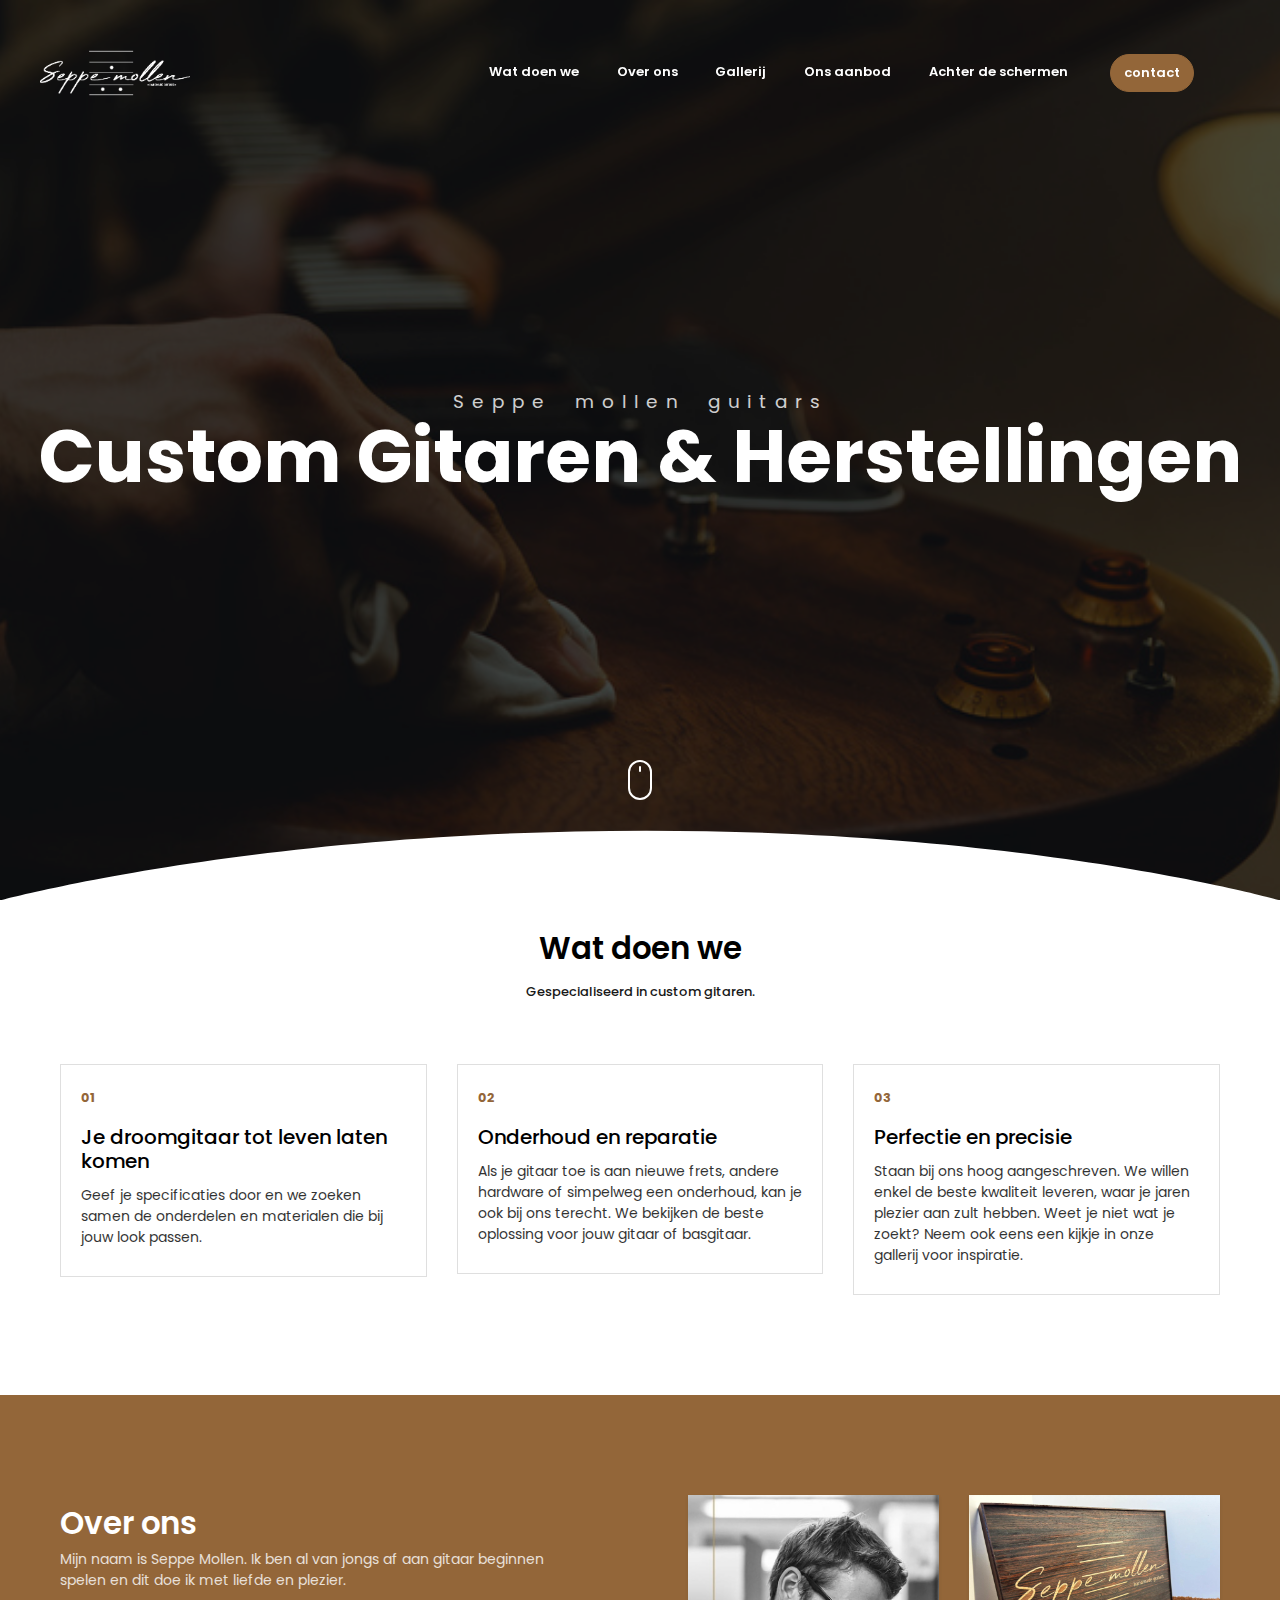
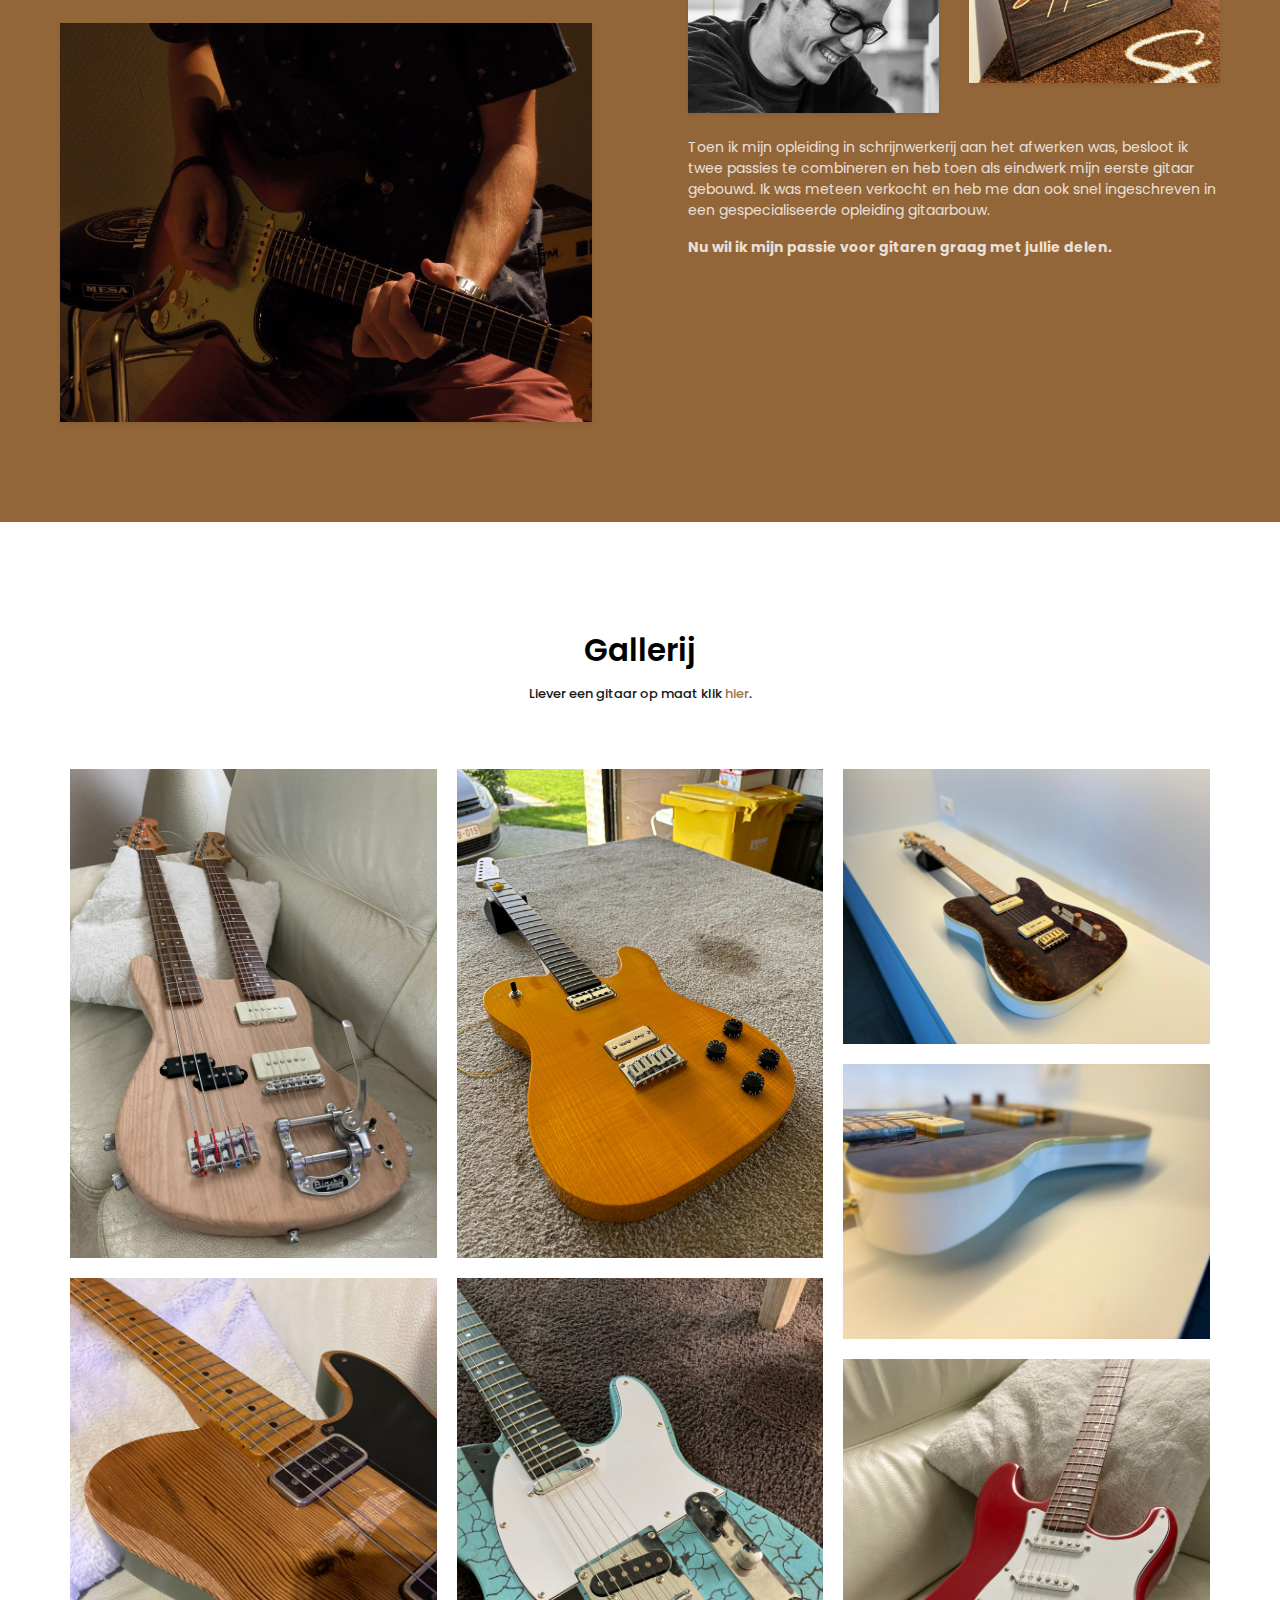
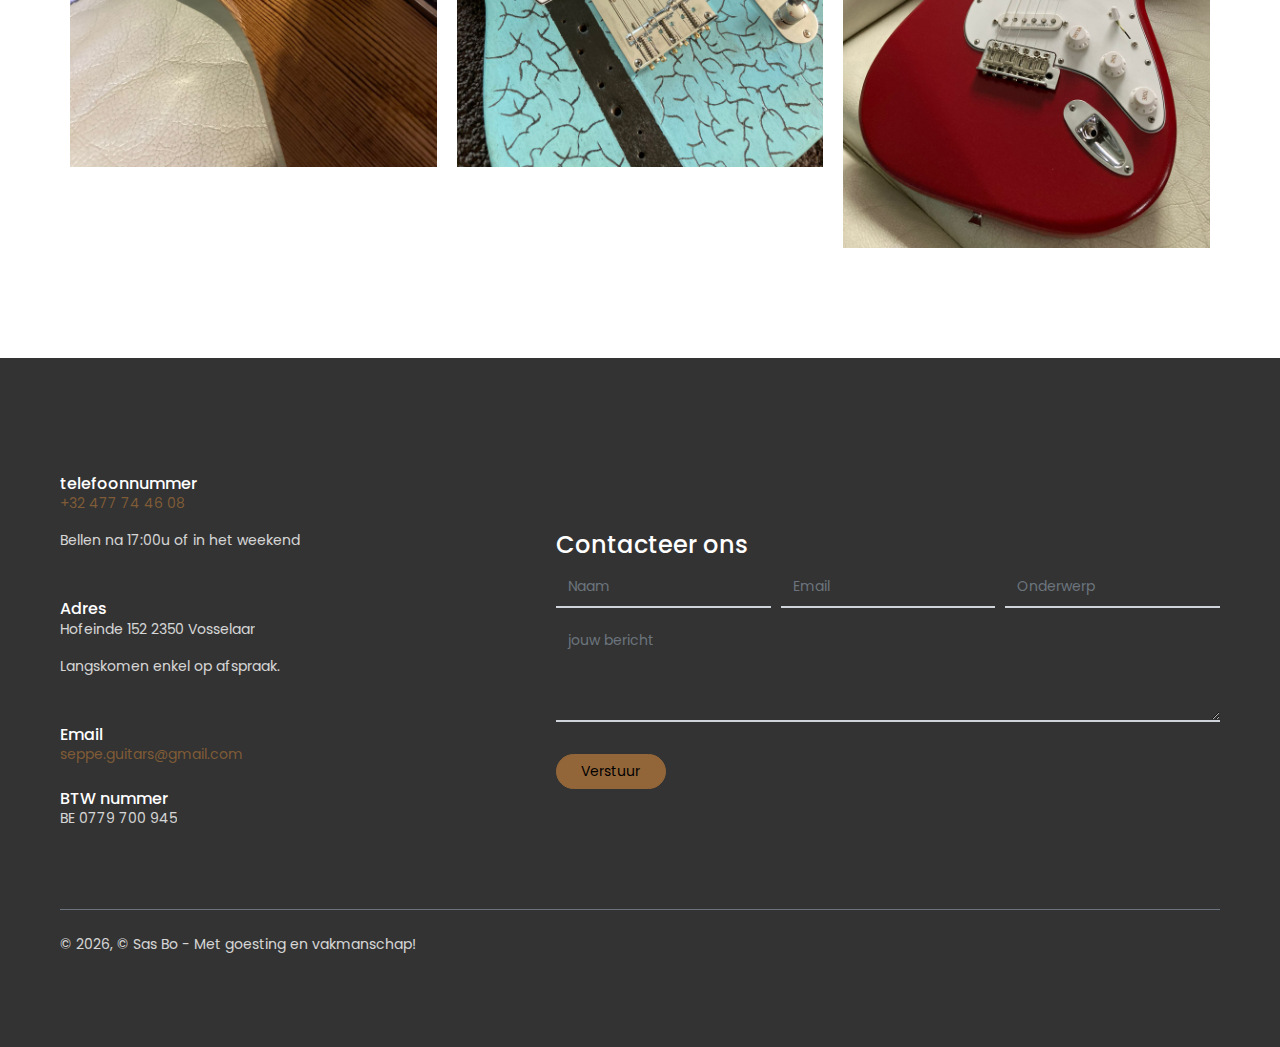
==== index.html @ 1042f0d4 "facebook" ====
<!DOCTYPE html>
<html lang="en">
<head>
	<meta charset="utf-8">
    <meta name="viewport" content="width=device-width, initial-scale=1, shrink-to-fit=no">
    <meta name="description" content="Start your development with LeadMark landing page.">
    <meta name="author" content="Devcrud">
    <title>Seppe Mollen guitars</title>
    <!-- font icons -->
    <link rel="stylesheet" href="/public_html/assets/vendors/themify-icons/css/themify-icons.css">
    <!-- Bootstrap + LeadMark main styles -->
	<link rel="stylesheet" href="/public_html/assets/css/leadmark.css">
</head>
<body data-spy="scroll" data-target=".navbar" data-offset="40" id="home">
    <script>
        window.addEventListener('scroll', function() {
            var navbar = document.querySelector('.navbar');
            navbar.classList.toggle('scrolled', window.scrollY > 10);
        });
        </script>
        <script>
            document.addEventListener("DOMContentLoaded", function() {
                // Zoek alle menu-items
                var menuItems = document.querySelectorAll('.nav-link');
            
                // Voeg een event listener toe aan elk menu-item
                menuItems.forEach(function(item) {
                    item.addEventListener('click', function() {
                        // Zoek het collapsible element dat het menu bevat
                        var navbarCollapse = document.querySelector('.navbar-collapse');
            
                        // Controleer of het collapsible element open is
                        if (navbarCollapse.classList.contains('show')) {
                            // Sluit het collapsible element
                            navbarCollapse.classList.remove('show');
                        }
                    });
                });
            });
            </script>
    <!-- page Navigation -->
    <nav class="navbar custom-navbar navbar-expand-md navbar-light fixed-top" data-spy="affix" data-offset-top="10">
        <div class="container">
            <a class="navbar-brand" href="./index.html">
                <img src="/public_html/assets/imgs/logo gitaar wit.png" alt="" class="white-logo">
                <img src="/public_html/assets/imgs/logo gitaar bruin.png" alt="" class="brown-logo">
            </a>
            <button class="navbar-toggler ml-auto" type="button" data-toggle="collapse" data-target="#navbarSupportedContent" aria-controls="navbarSupportedContent" aria-expanded="false" aria-label="Toggle navigation">
                <span class="navbar-toggler-icon"></span>
            </button>
            <div class="collapse navbar-collapse" id="navbarSupportedContent">
                <ul class="navbar-nav ml-auto">                     
                    <li class="nav-item">
                        <a class="nav-link" href="#service">Wat doen we</a>
                    </li>
                    <li class="nav-item">
                        <a class="nav-link" href="#about">Over ons</a>
                    </li>
                    <li class="nav-item">
                        <a class="nav-link" href="#portfolio">Gallerij</a>
                    </li>
                    <li class="nav-item">
                        <a class="nav-link" href="./aanbod.html">Ons aanbod</a>
                    </li>
                    <li class="nav-item">
                        <a class="nav-link" href="./Achter de schermen.html">Achter de schermen</a>
                    </li>
                    <li class="nav-item">
                        <a href="#contact" class="ml-4 nav-link btn btn-primary btn-sm rounded">contact</a>
                    </li>
                </ul>  
            </div>
           
        </div>
        <div>
            <a href="https://www.facebook.com/Seppe-mollen-guitars-102087295723828" target="_blank">
                <img class="facebook" src="/public_html/assets/imgs/facebook-logo-facebook-icon-transparent-free-png.webp" width="40px" alt="Facebook">
            </a>
            
        </div>
    </nav>
    <!-- End Of Second Navigation -->

    <!-- Page Header -->
    <header class="header">
        <div class="overlay">
            <h1 class="subtitle">Seppe mollen guitars</h1>
            <h1 class="title">Custom Gitaren &
                Herstellingen</h1>  
        </div>  
        <div class="shape">
            <svg viewBox="0 0 1500 200">
                <path d="m 0,240 h 1500.4828 v -71.92164 c 0,0 -286.2763,-81.79324 -743.19024,-81.79324 C 300.37862,86.28512 0,168.07836 0,168.07836 Z"/>
            </svg>
        </div>  
        <div class="mouse-icon"><div class="wheel"></div></div>
    </header>
    <!-- End Of Page Header -->

    <!-- Service Section -->
    <section  id="service" class="section pt-0">
        <div class="container">
            <h6 class="section-title text-center">Wat doen we </h6>
            <h6 class="section-subtitle text-center mb-5 pb-3">Gespecialiseerd in custom gitaren.</h6>

            <div class="row">
                <div class="col-md-4">
                    <div class="card mb-4 mb-md-0">
                        <div class="card-body">
                            <small class="text-primary font-weight-bold">01</small>
                            <h5 class="card-title mt-3"> Je droomgitaar tot leven laten komen <h5>
                            <p class="mb-0"> Geef je specificaties door en we zoeken samen de onderdelen en materialen die bij jouw look passen.</p>
                        </div>
                    </div>
                </div>
                <div class="col-md-4">
                    <div class="card mb-4 mb-md-0">
                        <div class="card-body">
                            <small class="text-primary font-weight-bold">02</small>
                            <h5 class="card-title mt-3">Onderhoud en reparatie<h5>
                            <p class="mb-0">Als je gitaar toe is aan nieuwe frets, andere hardware of simpelweg een onderhoud, kan je ook bij ons terecht. We bekijken de beste oplossing voor jouw gitaar of basgitaar.

                            </p>
                        </div>
                    </div>
                </div>
                <div class="col-md-4">
                    <div class="card mb-4 mb-md-0">
                        <div class="card-body">
                            <small class="text-primary font-weight-bold">03</small>
                            <h5 class="card-title mt-3">Perfectie en precisie<h5>
                            <p class="mb-0">Staan bij ons hoog aangeschreven. We willen enkel de beste kwaliteit leveren, waar je jaren plezier aan zult hebben. Weet je niet wat je zoekt? Neem ook eens een kijkje in onze gallerij voor inspiratie.</p>
                        </div>
                    </div>
                </div>              
            </div>
        </div>
    </section>
    <!-- End OF Service Section -->

    <!-- About Section -->
    <section class="section" id="about">
        <div class="container">
            <div class="row justify-content-between">
                <div class="col-md-6 pr-md-5 mb-4 mb-md-0">
                    <h6 class="section-title mb-0 about-title">Over ons</h6>
                    <p class="site-text">Mijn naam is Seppe Mollen. 
                        Ik ben al van jongs af aan gitaar beginnen spelen en dit doe ik met liefde en plezier.</p>
                    <img src="/public_html/assets/imgs/seppe spelen.jpeg" alt="" class="w-100 mt-3 shadow-sm">
                </div>
                <div class="col-md-6 pl-md-5">
                    <div class="row">
                        <div class="col-6">
                            <img src="/public_html/assets/imgs/IMG_0252 2.jpg" alt="" class="w-100 shadow-sm">
                        </div>
                        <div class="col-6">
                            <img src="/public_html/assets/imgs/ons.jpeg" alt="" class="w-100 shadow-sm">
                        </div>
                        <div class="col-12 mt-4">
                            <p class="site-text">Toen ik mijn opleiding in schrijnwerkerij aan het afwerken was, besloot ik twee passies te combineren en heb toen als eindwerk mijn eerste gitaar gebouwd. Ik was meteen verkocht en heb me dan ook snel ingeschreven in een gespecialiseerde opleiding gitaarbouw.</p>
            <p class="site-text"><b>Nu wil ik mijn passie voor gitaren graag met jullie delen.</b><br></p>
        </div>
                            
                        </div>
                    </div>
                </div>
            </div>              
        </div>
    </section>
    <!-- End OF About Section -->

    <!-- Portfolio Section -->
    <section id="portfolio" class="section portfolio-section">
        <div class="container">
            <h6 class="section-title text-center">Gallerij</h6>
            <h6 class="section-subtitle mb-5 text-center">Liever een gitaar op maat klik <a href="./aanbod.html">hier</a>. </h6>
        
            <div class="portfolio-container"> 
                <div class="col-md-6 col-lg-4 web new">
                    <div class="portfolio-item">
                        <img src="/public_html/assets/imgs/schermen14.jpeg" class="img-fluid" alt="Download free bootstrap 4 admin dashboard, free boootstrap 4 templates">
                        <div class="content-holder">
                            <a class="img-popup" href="/public_html/assets/imgs/schermen14.jpeg"></a>
                            <div class="text-holder">
                                <h6 class="title">dubble hals</h6>
                                
                            </div>
                        </div>   
                    </div>             
                </div>
                <div class="col-md-6 col-lg-4 web new">
                    <div class="portfolio-item">
                        <img src="/public_html/assets/imgs/galerij1.jpeg" class="img-fluid" alt="Download free bootstrap 4 admin dashboard, free boootstrap 4 templates">
                        <div class="content-holder">
                            <a class="img-popup" href="/public_html/assets/imgs/galerij1.jpeg"></a>
                            <div class="text-holder">
                                <h6 class="title">vintage look</h6>
                            
                            </div>
                        </div> 
                    </div>                         
                </div>
                <div class="col-md-6 col-lg-4 web new">
                    <div class="portfolio-item">
                        <img src="/public_html/assets/imgs/galerij2.jpeg" class="img-fluid" alt="Download free bootstrap 4 admin dashboard, free boootstrap 4 templates">
                        <div class="content-holder">
                            <a class="img-popup" href="/public_html/assets/imgs/galerij2.jpeg"></a>
                            <div class="text-holder">
                                <h6 class="title">elegant</h6>
                        
                            </div>
                        </div> 
                    </div>                         
                </div>
                <div class="col-md-6 col-lg-4 web new">
                    <div class="portfolio-item">
                        <img src="/public_html/assets/imgs/galerij3.jpeg" class="img-fluid" alt="Download free bootstrap 4 admin dashboard, free boootstrap 4 templates">
                        <div class="content-holder">
                            <a class="img-popup" href="/public_html/assets/imgs/galerij3.jpeg"></a>
                            <div class="text-holder">
                                <h6 class="title"> mooi zachte vormen</h6>
                            
                            </div>
                        </div> 
                    </div>                         
                </div>
               
                <div class="col-md-6 col-lg-4 web new">
                    <div class="portfolio-item">
                        <img src="/public_html/assets/imgs/galerij5.jpeg" class="img-fluid" alt="Download free bootstrap 4 admin dashboard, free boootstrap 4 templates">
                        <div class="content-holder">
                            <a class="img-popup" href="/public_html/assets/imgs/galerij5.jpeg"></a>
                            <div class="text-holder">
                                <h6 class="title">body relicen</h6>
                            
                            </div>
                        </div> 
                    </div>                         
                </div>
                <div class="col-md-6 col-lg-4 web new">
                    <div class="portfolio-item">
                        <img src="/public_html/assets/imgs/galerij6.jpeg" class="img-fluid" alt="Download free bootstrap 4 admin dashboard, free boootstrap 4 templates">
                        <div class="content-holder">
                            <a class="img-popup" href="/public_html/assets/imgs/galerij6.jpeg"></a>
                            <div class="text-holder">
                                <h6 class="title">gelaserde print</h6>
                               
                            </div>
                        </div> 
                    </div>                         
                </div>
                <div class="col-md-6 col-lg-4 web new">
                    <div class="portfolio-item">
                        <img src="/public_html/assets/imgs/galerij7.jpeg" class="img-fluid" alt="Download free bootstrap 4 admin dashboard, free boootstrap 4 templates">
                        <div class="content-holder">
                            <a class="img-popup" href="/public_html/assets/imgs/galerij7.jpeg"></a>
                            <div class="text-holder">
                                <h6 class="title">klasiek</h6>
                        
                            </div>
                        </div> 
                    </div>                         
                </div>
                
                
                        </div>
                    </div>                                                   
                </div>
            </div>   
        </div>            
    </section>
    <!-- End of portfolio section -->


    <!-- Testmonial Section -->
    <section class="section" id="testmonial" style="display: none;">
        <div class="container">
            <h6 class="section-title text-center mb-0">Testmonials</h6>
            <h6 class="section-subtitle mb-5 text-center">What Our Clients Says</h6>
            <div class="row">
                <div class="col-md-4 my-3 my-md-0">
                    <div class="card">
                        <div class="card-body">
                            <div class="media align-items-center mb-3">
                                <img class="mr-3" src="/public_html/assets/imgs/avatar.jpg" alt="">
                                <div class="media-body">
                                    <h6 class="mt-1 mb-0">John Doe</h6>
                                    <small class="text-muted mb-0">Business Analyst</small>     
                                </div>
                            </div>
                            <p class="mb-0">Lorem ipsum dolor sit amet, consectetur adipisicing elit. Delectus enim modi, id dicta reiciendis itaque.</p>
                        </div>
                    </div>
                </div>
                <div class="col-md-4 my-3 my-md-0">
                    <div class="card">
                        <div class="card-body">
                            <div class="media align-items-center mb-3">
                                <img class="mr-3" src="/public_html/assets/imgs/avatar-1.jpg" alt="">
                                <div class="media-body">
                                    <h6 class="mt-1 mb-0">Maria Garcia</h6>
                                    <small class="text-muted mb-0">Insurance Agent</small>      
                                </div>
                            </div>
                            <p class="mb-0">Lorem ipsum dolor sit amet, consectetur adipisicing elit. Delectus enim modi, id dicta reiciendis itaque.</p>
                        </div>
                    </div>
                </div>
                <div class="col-md-4 my-3 my-md-0">
                    <div class="card">
                        <div class="card-body">
                            <div class="media align-items-center mb-3">
                                <img class="mr-3" src="/public_html/assets/imgs/avatar-2.jpg" alt="">
                                <div class="media-body">
                                    <h6 class="mt-1 mb-0">Mason Miller</h6>
                                    <small class="text-muted mb-0">Residential Appraiser</small>        
                                </div>
                            </div>
                            <p class="mb-0">Lorem ipsum dolor sit amet, consectetur adipisicing elit. Delectus enim modi, id dicta reiciendis itaque.</p>
                        </div>
                    </div>
                </div>
            </div>
        </div>
    </section>
    <!-- End of Testmonial Section -->

    <!-- Contact Section -->
    <section id="contact" class="section has-img-bg pb-0">
        <div class="container">
            <div class="row align-items-center">
                <div class="col-md-5 my-3">
                    <h6 class="mb-01">telefoonnummer</h6>
                    <p class="mb-4"><a href="tel:+32 477 74 46 08?subject=Vraag%20voor%20meer%20info">+32 477 74 46 08</a></p>
                    <p class="mb-5" >Bellen na 17:00u of in het weekend </p>

                    <h6 class="mb-01">Adres</h6>
                    <p class="mb-4">Hofeinde 152
                        2350 Vosselaar</p>
                       <p class="mb-5" > Langskomen enkel op afspraak.</p>

                    <h6 class="mb-01">Email</h6>
                    <p class="mb-01"><a href="mailto:seppe.guitars@gmail.com?subject=Vraag%20voor%20meer%20info">seppe.guitars@gmail.com</a></p><br>
                    

                    <h6 class="mb-01">BTW nummer</h6>
                    <p class="mb-01">BE 0779 700 945</p>
                    <p></p>
                </div>
                <div class="col-md-7">
                    <form action="/verwerk.php" method="POST">
                        <h4 class="mb-4">Contacteer ons</h4>
                        <div class="form-row">
                            <div class="form-group col-sm-4">
                                <input type="text" class="form-control text-white rounded-0 bg-transparent" name="name" placeholder="Naam">
                            </div>
                            <div class="form-group col-sm-4">
                                <input type="email" class="form-control text-white rounded-0 bg-transparent" name="Email" placeholder="Email">
                            </div>
                            <div class="form-group col-sm-4">
                                <input type="text" class="form-control text-white rounded-0 bg-transparent" name="subject" placeholder="Onderwerp">
                            </div>
                            <div class="form-group col-12">
                                <textarea name="message" id="" cols="30" rows="4" class="form-control text-white rounded-0 bg-transparent" placeholder="jouw bericht"></textarea>

                            </div>
                            <div class="form-group col-12 mb-0">
                                <button type="submit" class="btn btn-primary rounded w-md mt-3">Verstuur</button>
                            </div>                          
                        </div>                          
                    </form>
                </div>
            </div>
            <!-- Page Footer -->
            <footer class="mt-5 py-4 border-top border-secondary">
                <p class="mb-5">&copy; <script>document.write(new Date().getFullYear())</script>, © Sas Bo - Met goesting en vakmanschap! </p>     
            </footer>
            <!-- End of Page Footer -->  
        </div>
    </section>
	
	<!-- core  -->
    <script src="/public_html/assets/vendors/jquery/jquery-3.4.1.js"></script>
    <script src="/public_html/assets/vendors/bootstrap/bootstrap.bundle.js"></script>

    <!-- bootstrap 3 affix -->
	<script src="/public_html/assets/vendors/bootstrap/bootstrap.affix.js"></script>

    <!-- Isotope -->
    <script src="/public_html/assets/vendors/isotope/isotope.pkgd.js"></script>

    <!-- LeadMark js -->
    <script src="/public_html/assets/js/leadmark.js"></script>

</body>
</html>
---- public_html/assets/vendors/themify-icons/css/themify-icons.css ----
@font-face {
	font-family: 'themify';
	src:url("../fonts/themify.eot?-fvbane");
	src:url("../fonts/themify.eot?#iefix-fvbane") format("embedded-opentype"),
		url("../fonts/themify.woff?-fvbane") format("woff"),
		url("../fonts/themify.ttf?-fvbane") format("truetype"),
		url("../fonts/themify.svg?-fvbane#themify") format("svg");
	font-weight: normal;
	font-style: normal;
}

[class^="ti-"], [class*=" ti-"] {
	font-family: 'themify';
	speak: none;
	font-style: normal;
	font-weight: normal;
	font-variant: normal;
	text-transform: none;
	line-height: 1;

	/* Better Font Rendering =========== */
	-webkit-font-smoothing: antialiased;
	-moz-osx-font-smoothing: grayscale;
}

.ti-wand:before {
	content: "\e600";
}
.ti-volume:before {
	content: "\e601";
}
.ti-user:before {
	content: "\e602";
}
.ti-unlock:before {
	content: "\e603";
}
.ti-unlink:before {
	content: "\e604";
}
.ti-trash:before {
	content: "\e605";
}
.ti-thought:before {
	content: "\e606";
}
.ti-target:before {
	content: "\e607";
}
.ti-tag:before {
	content: "\e608";
}
.ti-tablet:before {
	content: "\e609";
}
.ti-star:before {
	content: "\e60a";
}
.ti-spray:before {
	content: "\e60b";
}
.ti-signal:before {
	content: "\e60c";
}
.ti-shopping-cart:before {
	content: "\e60d";
}
.ti-shopping-cart-full:before {
	content: "\e60e";
}
.ti-settings:before {
	content: "\e60f";
}
.ti-search:before {
	content: "\e610";
}
.ti-zoom-in:before {
	content: "\e611";
}
.ti-zoom-out:before {
	content: "\e612";
}
.ti-cut:before {
	content: "\e613";
}
.ti-ruler:before {
	content: "\e614";
}
.ti-ruler-pencil:before {
	content: "\e615";
}
.ti-ruler-alt:before {
	content: "\e616";
}
.ti-bookmark:before {
	content: "\e617";
}
.ti-bookmark-alt:before {
	content: "\e618";
}
.ti-reload:before {
	content: "\e619";
}
.ti-plus:before {
	content: "\e61a";
}
.ti-pin:before {
	content: "\e61b";
}
.ti-pencil:before {
	content: "\e61c";
}
.ti-pencil-alt:before {
	content: "\e61d";
}
.ti-paint-roller:before {
	content: "\e61e";
}
.ti-paint-bucket:before {
	content: "\e61f";
}
.ti-na:before {
	content: "\e620";
}
.ti-mobile:before {
	content: "\e621";
}
.ti-minus:before {
	content: "\e622";
}
.ti-medall:before {
	content: "\e623";
}
.ti-medall-alt:before {
	content: "\e624";
}
.ti-marker:before {
	content: "\e625";
}
.ti-marker-alt:before {
	content: "\e626";
}
.ti-arrow-up:before {
	content: "\e627";
}
.ti-arrow-right:before {
	content: "\e628";
}
.ti-arrow-left:before {
	content: "\e629";
}
.ti-arrow-down:before {
	content: "\e62a";
}
.ti-lock:before {
	content: "\e62b";
}
.ti-location-arrow:before {
	content: "\e62c";
}
.ti-link:before {
	content: "\e62d";
}
.ti-layout:before {
	content: "\e62e";
}
.ti-layers:before {
	content: "\e62f";
}
.ti-layers-alt:before {
	content: "\e630";
}
.ti-key:before {
	content: "\e631";
}
.ti-import:before {
	content: "\e632";
}
.ti-image:before {
	content: "\e633";
}
.ti-heart:before {
	content: "\e634";
}
.ti-heart-broken:before {
	content: "\e635";
}
.ti-hand-stop:before {
	content: "\e636";
}
.ti-hand-open:before {
	content: "\e637";
}
.ti-hand-drag:before {
	content: "\e638";
}
.ti-folder:before {
	content: "\e639";
}
.ti-flag:before {
	content: "\e63a";
}
.ti-flag-alt:before {
	content: "\e63b";
}
.ti-flag-alt-2:before {
	content: "\e63c";
}
.ti-eye:before {
	content: "\e63d";
}
.ti-export:before {
	content: "\e63e";
}
.ti-exchange-vertical:before {
	content: "\e63f";
}
.ti-desktop:before {
	content: "\e640";
}
.ti-cup:before {
	content: "\e641";
}
.ti-crown:before {
	content: "\e642";
}
.ti-comments:before {
	content: "\e643";
}
.ti-comment:before {
	content: "\e644";
}
.ti-comment-alt:before {
	content: "\e645";
}
.ti-close:before {
	content: "\e646";
}
.ti-clip:before {
	content: "\e647";
}
.ti-angle-up:before {
	content: "\e648";
}
.ti-angle-right:before {
	content: "\e649";
}
.ti-angle-left:before {
	content: "\e64a";
}
.ti-angle-down:before {
	content: "\e64b";
}
.ti-check:before {
	content: "\e64c";
}
.ti-check-box:before {
	content: "\e64d";
}
.ti-camera:before {
	content: "\e64e";
}
.ti-announcement:before {
	content: "\e64f";
}
.ti-brush:before {
	content: "\e650";
}
.ti-briefcase:before {
	content: "\e651";
}
.ti-bolt:before {
	content: "\e652";
}
.ti-bolt-alt:before {
	content: "\e653";
}
.ti-blackboard:before {
	content: "\e654";
}
.ti-bag:before {
	content: "\e655";
}
.ti-move:before {
	content: "\e656";
}
.ti-arrows-vertical:before {
	content: "\e657";
}
.ti-arrows-horizontal:before {
	content: "\e658";
}
.ti-fullscreen:before {
	content: "\e659";
}
.ti-arrow-top-right:before {
	content: "\e65a";
}
.ti-arrow-top-left:before {
	content: "\e65b";
}
.ti-arrow-circle-up:before {
	content: "\e65c";
}
.ti-arrow-circle-right:before {
	content: "\e65d";
}
.ti-arrow-circle-left:before {
	content: "\e65e";
}
.ti-arrow-circle-down:before {
	content: "\e65f";
}
.ti-angle-double-up:before {
	content: "\e660";
}
.ti-angle-double-right:before {
	content: "\e661";
}
.ti-angle-double-left:before {
	content: "\e662";
}
.ti-angle-double-down:before {
	content: "\e663";
}
.ti-zip:before {
	content: "\e664";
}
.ti-world:before {
	content: "\e665";
}
.ti-wheelchair:before {
	content: "\e666";
}
.ti-view-list:before {
	content: "\e667";
}
.ti-view-list-alt:before {
	content: "\e668";
}
.ti-view-grid:before {
	content: "\e669";
}
.ti-uppercase:before {
	content: "\e66a";
}
.ti-upload:before {
	content: "\e66b";
}
.ti-underline:before {
	content: "\e66c";
}
.ti-truck:before {
	content: "\e66d";
}
.ti-timer:before {
	content: "\e66e";
}
.ti-ticket:before {
	content: "\e66f";
}
.ti-thumb-up:before {
	content: "\e670";
}
.ti-thumb-down:before {
	content: "\e671";
}
.ti-text:before {
	content: "\e672";
}
.ti-stats-up:before {
	content: "\e673";
}
.ti-stats-down:before {
	content: "\e674";
}
.ti-split-v:before {
	content: "\e675";
}
.ti-split-h:before {
	content: "\e676";
}
.ti-smallcap:before {
	content: "\e677";
}
.ti-shine:before {
	content: "\e678";
}
.ti-shift-right:before {
	content: "\e679";
}
.ti-shift-left:before {
	content: "\e67a";
}
.ti-shield:before {
	content: "\e67b";
}
.ti-notepad:before {
	content: "\e67c";
}
.ti-server:before {
	content: "\e67d";
}
.ti-quote-right:before {
	content: "\e67e";
}
.ti-quote-left:before {
	content: "\e67f";
}
.ti-pulse:before {
	content: "\e680";
}
.ti-printer:before {
	content: "\e681";
}
.ti-power-off:before {
	content: "\e682";
}
.ti-plug:before {
	content: "\e683";
}
.ti-pie-chart:before {
	content: "\e684";
}
.ti-paragraph:before {
	content: "\e685";
}
.ti-panel:before {
	content: "\e686";
}
.ti-package:before {
	content: "\e687";
}
.ti-music:before {
	content: "\e688";
}
.ti-music-alt:before {
	content: "\e689";
}
.ti-mouse:before {
	content: "\e68a";
}
.ti-mouse-alt:before {
	content: "\e68b";
}
.ti-money:before {
	content: "\e68c";
}
.ti-microphone:before {
	content: "\e68d";
}
.ti-menu:before {
	content: "\e68e";
}
.ti-menu-alt:before {
	content: "\e68f";
}
.ti-map:before {
	content: "\e690";
}
.ti-map-alt:before {
	content: "\e691";
}
.ti-loop:before {
	content: "\e692";
}
.ti-location-pin:before {
	content: "\e693";
}
.ti-list:before {
	content: "\e694";
}
.ti-light-bulb:before {
	content: "\e695";
}
.ti-Italic:before {
	content: "\e696";
}
.ti-info:before {
	content: "\e697";
}
.ti-infinite:before {
	content: "\e698";
}
.ti-id-badge:before {
	content: "\e699";
}
.ti-hummer:before {
	content: "\e69a";
}
.ti-home:before {
	content: "\e69b";
}
.ti-help:before {
	content: "\e69c";
}
.ti-headphone:before {
	content: "\e69d";
}
.ti-harddrives:before {
	content: "\e69e";
}
.ti-harddrive:before {
	content: "\e69f";
}
.ti-gift:before {
	content: "\e6a0";
}
.ti-game:before {
	content: "\e6a1";
}
.ti-filter:before {
	content: "\e6a2";
}
.ti-files:before {
	content: "\e6a3";
}
.ti-file:before {
	content: "\e6a4";
}
.ti-eraser:before {
	content: "\e6a5";
}
.ti-envelope:before {
	content: "\e6a6";
}
.ti-download:before {
	content: "\e6a7";
}
.ti-direction:before {
	content: "\e6a8";
}
.ti-direction-alt:before {
	content: "\e6a9";
}
.ti-dashboard:before {
	content: "\e6aa";
}
.ti-control-stop:before {
	content: "\e6ab";
}
.ti-control-shuffle:before {
	content: "\e6ac";
}
.ti-control-play:before {
	content: "\e6ad";
}
.ti-control-pause:before {
	content: "\e6ae";
}
.ti-control-forward:before {
	content: "\e6af";
}
.ti-control-backward:before {
	content: "\e6b0";
}
.ti-cloud:before {
	content: "\e6b1";
}
.ti-cloud-up:before {
	content: "\e6b2";
}
.ti-cloud-down:before {
	content: "\e6b3";
}
.ti-clipboard:before {
	content: "\e6b4";
}
.ti-car:before {
	content: "\e6b5";
}
.ti-calendar:before {
	content: "\e6b6";
}
.ti-book:before {
	content: "\e6b7";
}
.ti-bell:before {
	content: "\e6b8";
}
.ti-basketball:before {
	content: "\e6b9";
}
.ti-bar-chart:before {
	content: "\e6ba";
}
.ti-bar-chart-alt:before {
	content: "\e6bb";
}
.ti-back-right:before {
	content: "\e6bc";
}
.ti-back-left:before {
	content: "\e6bd";
}
.ti-arrows-corner:before {
	content: "\e6be";
}
.ti-archive:before {
	content: "\e6bf";
}
.ti-anchor:before {
	content: "\e6c0";
}
.ti-align-right:before {
	content: "\e6c1";
}
.ti-align-left:before {
	content: "\e6c2";
}
.ti-align-justify:before {
	content: "\e6c3";
}
.ti-align-center:before {
	content: "\e6c4";
}
.ti-alert:before {
	content: "\e6c5";
}
.ti-alarm-clock:before {
	content: "\e6c6";
}
.ti-agenda:before {
	content: "\e6c7";
}
.ti-write:before {
	content: "\e6c8";
}
.ti-window:before {
	content: "\e6c9";
}
.ti-widgetized:before {
	content: "\e6ca";
}
.ti-widget:before {
	content: "\e6cb";
}
.ti-widget-alt:before {
	content: "\e6cc";
}
.ti-wallet:before {
	content: "\e6cd";
}
.ti-video-clapper:before {
	content: "\e6ce";
}
.ti-video-camera:before {
	content: "\e6cf";
}
.ti-vector:before {
	content: "\e6d0";
}
.ti-themify-logo:before {
	content: "\e6d1";
}
.ti-themify-favicon:before {
	content: "\e6d2";
}
.ti-themify-favicon-alt:before {
	content: "\e6d3";
}
.ti-support:before {
	content: "\e6d4";
}
.ti-stamp:before {
	content: "\e6d5";
}
.ti-split-v-alt:before {
	content: "\e6d6";
}
.ti-slice:before {
	content: "\e6d7";
}
.ti-shortcode:before {
	content: "\e6d8";
}
.ti-shift-right-alt:before {
	content: "\e6d9";
}
.ti-shift-left-alt:before {
	content: "\e6da";
}
.ti-ruler-alt-2:before {
	content: "\e6db";
}
.ti-receipt:before {
	content: "\e6dc";
}
.ti-pin2:before {
	content: "\e6dd";
}
.ti-pin-alt:before {
	content: "\e6de";
}
.ti-pencil-alt2:before {
	content: "\e6df";
}
.ti-palette:before {
	content: "\e6e0";
}
.ti-more:before {
	content: "\e6e1";
}
.ti-more-alt:before {
	content: "\e6e2";
}
.ti-microphone-alt:before {
	content: "\e6e3";
}
.ti-magnet:before {
	content: "\e6e4";
}
.ti-line-double:before {
	content: "\e6e5";
}
.ti-line-dotted:before {
	content: "\e6e6";
}
.ti-line-dashed:before {
	content: "\e6e7";
}
.ti-layout-width-full:before {
	content: "\e6e8";
}
.ti-layout-width-default:before {
	content: "\e6e9";
}
.ti-layout-width-default-alt:before {
	content: "\e6ea";
}
.ti-layout-tab:before {
	content: "\e6eb";
}
.ti-layout-tab-window:before {
	content: "\e6ec";
}
.ti-layout-tab-v:before {
	content: "\e6ed";
}
.ti-layout-tab-min:before {
	content: "\e6ee";
}
.ti-layout-slider:before {
	content: "\e6ef";
}
.ti-layout-slider-alt:before {
	content: "\e6f0";
}
.ti-layout-sidebar-right:before {
	content: "\e6f1";
}
.ti-layout-sidebar-none:before {
	content: "\e6f2";
}
.ti-layout-sidebar-left:before {
	content: "\e6f3";
}
.ti-layout-placeholder:before {
	content: "\e6f4";
}
.ti-layout-menu:before {
	content: "\e6f5";
}
.ti-layout-menu-v:before {
	content: "\e6f6";
}
.ti-layout-menu-separated:before {
	content: "\e6f7";
}
.ti-layout-menu-full:before {
	content: "\e6f8";
}
.ti-layout-media-right-alt:before {
	content: "\e6f9";
}
.ti-layout-media-right:before {
	content: "\e6fa";
}
.ti-layout-media-overlay:before {
	content: "\e6fb";
}
.ti-layout-media-overlay-alt:before {
	content: "\e6fc";
}
.ti-layout-media-overlay-alt-2:before {
	content: "\e6fd";
}
.ti-layout-media-left-alt:before {
	content: "\e6fe";
}
.ti-layout-media-left:before {
	content: "\e6ff";
}
.ti-layout-media-center-alt:before {
	content: "\e700";
}
.ti-layout-media-center:before {
	content: "\e701";
}
.ti-layout-list-thumb:before {
	content: "\e702";
}
.ti-layout-list-thumb-alt:before {
	content: "\e703";
}
.ti-layout-list-post:before {
	content: "\e704";
}
.ti-layout-list-large-image:before {
	content: "\e705";
}
.ti-layout-line-solid:before {
	content: "\e706";
}
.ti-layout-grid4:before {
	content: "\e707";
}
.ti-layout-grid3:before {
	content: "\e708";
}
.ti-layout-grid2:before {
	content: "\e709";
}
.ti-layout-grid2-thumb:before {
	content: "\e70a";
}
.ti-layout-cta-right:before {
	content: "\e70b";
}
.ti-layout-cta-left:before {
	content: "\e70c";
}
.ti-layout-cta-center:before {
	content: "\e70d";
}
.ti-layout-cta-btn-right:before {
	content: "\e70e";
}
.ti-layout-cta-btn-left:before {
	content: "\e70f";
}
.ti-layout-column4:before {
	content: "\e710";
}
.ti-layout-column3:before {
	content: "\e711";
}
.ti-layout-column2:before {
	content: "\e712";
}
.ti-layout-accordion-separated:before {
	content: "\e713";
}
.ti-layout-accordion-merged:before {
	content: "\e714";
}
.ti-layout-accordion-list:before {
	content: "\e715";
}
.ti-ink-pen:before {
	content: "\e716";
}
.ti-info-alt:before {
	content: "\e717";
}
.ti-help-alt:before {
	content: "\e718";
}
.ti-headphone-alt:before {
	content: "\e719";
}
.ti-hand-point-up:before {
	content: "\e71a";
}
.ti-hand-point-right:before {
	content: "\e71b";
}
.ti-hand-point-left:before {
	content: "\e71c";
}
.ti-hand-point-down:before {
	content: "\e71d";
}
.ti-gallery:before {
	content: "\e71e";
}
.ti-face-smile:before {
	content: "\e71f";
}
.ti-face-sad:before {
	content: "\e720";
}
.ti-credit-card:before {
	content: "\e721";
}
.ti-control-skip-forward:before {
	content: "\e722";
}
.ti-control-skip-backward:before {
	content: "\e723";
}
.ti-control-record:before {
	content: "\e724";
}
.ti-control-eject:before {
	content: "\e725";
}
.ti-comments-smiley:before {
	content: "\e726";
}
.ti-brush-alt:before {
	content: "\e727";
}
.ti-youtube:before {
	content: "\e728";
}
.ti-vimeo:before {
	content: "\e729";
}
.ti-twitter:before {
	content: "\e72a";
}
.ti-time:before {
	content: "\e72b";
}
.ti-tumblr:before {
	content: "\e72c";
}
.ti-skype:before {
	content: "\e72d";
}
.ti-share:before {
	content: "\e72e";
}
.ti-share-alt:before {
	content: "\e72f";
}
.ti-rocket:before {
	content: "\e730";
}
.ti-pinterest:before {
	content: "\e731";
}
.ti-new-window:before {
	content: "\e732";
}
.ti-microsoft:before {
	content: "\e733";
}
.ti-list-ol:before {
	content: "\e734";
}
.ti-linkedin:before {
	content: "\e735";
}
.ti-layout-sidebar-2:before {
	content: "\e736";
}
.ti-layout-grid4-alt:before {
	content: "\e737";
}
.ti-layout-grid3-alt:before {
	content: "\e738";
}
.ti-layout-grid2-alt:before {
	content: "\e739";
}
.ti-layout-column4-alt:before {
	content: "\e73a";
}
.ti-layout-column3-alt:before {
	content: "\e73b";
}
.ti-layout-column2-alt:before {
	content: "\e73c";
}
.ti-instagram:before {
	content: "\e73d";
}
.ti-google:before {
	content: "\e73e";
}
.ti-github:before {
	content: "\e73f";
}
.ti-flickr:before {
	content: "\e740";
}
.ti-facebook:before {
	content: "\e741";
}
.ti-dropbox:before {
	content: "\e742";
}
.ti-dribbble:before {
	content: "\e743";
}
.ti-apple:before {
	content: "\e744";
}
.ti-android:before {
	content: "\e745";
}
.ti-save:before {
	content: "\e746";
}
.ti-save-alt:before {
	content: "\e747";
}
.ti-yahoo:before {
	content: "\e748";
}
.ti-wordpress:before {
	content: "\e749";
}
.ti-vimeo-alt:before {
	content: "\e74a";
}
.ti-twitter-alt:before {
	content: "\e74b";
}
.ti-tumblr-alt:before {
	content: "\e74c";
}
.ti-trello:before {
	content: "\e74d";
}
.ti-stack-overflow:before {
	content: "\e74e";
}
.ti-soundcloud:before {
	content: "\e74f";
}
.ti-sharethis:before {
	content: "\e750";
}
.ti-sharethis-alt:before {
	content: "\e751";
}
.ti-reddit:before {
	content: "\e752";
}
.ti-pinterest-alt:before {
	content: "\e753";
}
.ti-microsoft-alt:before {
	content: "\e754";
}
.ti-linux:before {
	content: "\e755";
}
.ti-jsfiddle:before {
	content: "\e756";
}
.ti-joomla:before {
	content: "\e757";
}
.ti-html5:before {
	content: "\e758";
}
.ti-flickr-alt:before {
	content: "\e759";
}
.ti-email:before {
	content: "\e75a";
}
.ti-drupal:before {
	content: "\e75b";
}
.ti-dropbox-alt:before {
	content: "\e75c";
}
.ti-css3:before {
	content: "\e75d";
}
.ti-rss:before {
	content: "\e75e";
}
.ti-rss-alt:before {
	content: "\e75f";
}
---- public_html/assets/css/leadmark.css ----
@charset "UTF-8";
/*!
=========================================================
* LeadMark Landing page
=========================================================

* Copyright: 2019 DevCRUD (https://devcrud.com)
* Licensed: (https://devcrud.com/licenses)
* Coded by www.devcrud.com

=========================================================

* The above copyright notice and this permission notice shall be included in all copies or substantial portions of the Software.
*/
@import url("https://fonts.googleapis.com/css?family=Poppins:100,100i,200,200i,300,300i,400,400i,500,500i,600,600i,700,700i,800,800i,900,900i");
:root {
  --blue: #007bff;
  --indigo: #6610f2;
  --purple: #6f42c1;
  --pink: #e83e8c;
  --red: #eb4d4b;
  --orange: #fd7e14;
  --yellow: #EE5A24;
  --green: #6ab04c;
  --teal: #00cec9;
  --cyan: #1289A7;
  --white: #fff;
  --gray: #6c757d;
  --gray-dark: #1b1b1b;
  --primary: #ff6e42;
  --secondary: #6c757d;
  --success: #6ab04c;
  --info: #1289A7;
  --warning: #EE5A24;
  --danger: #eb4d4b;
  --light: #f8f9fa;
  --dark: #1b1b1b;
  --breakpoint-xs: 0;
  --breakpoint-sm: 576px;
  --breakpoint-md: 768px;
  --breakpoint-lg: 992px;
  --breakpoint-xl: 1200px;
  --font-family-sans-serif: "Poppins", sans-serif;
  --font-family-monospace: SFMono-Regular, Menlo, Monaco, Consolas, "Liberation Mono", "Courier New", monospace;
}

*,
*::before,
*::after {
  box-sizing: border-box;
}

html {
  font-family: sans-serif;
  line-height: 1.15;
  -webkit-text-size-adjust: 100%;
  -webkit-tap-highlight-color: rgba(0, 0, 0, 0);
}

article, aside, figcaption, figure, footer, header, hgroup, main, nav, section {
  display: block;
}

body {
  margin: 0;
  font-family: "Poppins", sans-serif;
  font-size: 1rem;
  font-weight: 400;
  line-height: 1.5;
  color: #444;
  text-align: left;
  background-color: #fff;
}

[tabindex="-1"]:focus {
  outline: 0 !important;
}

hr {
  box-sizing: content-box;
  height: 0;
  overflow: visible;
}

h1, h2, h3, h4, h5, h6 {
  margin-top: 0;
  margin-bottom: 0.5rem;
}

p {
  margin-top: 0;
  margin-bottom: 1rem;
}

abbr[title],
abbr[data-original-title] {
  text-decoration: underline;
  -webkit-text-decoration: underline dotted;
          text-decoration: underline dotted;
  cursor: help;
  border-bottom: 0;
  -webkit-text-decoration-skip-ink: none;
          text-decoration-skip-ink: none;
}

address {
  margin-bottom: 1rem;
  font-style: normal;
  line-height: inherit;
}

ol,
ul,
dl {
  margin-top: 0;
  margin-bottom: 1rem;
}

ol ol,
ul ul,
ol ul,
ul ol {
  margin-bottom: 0;
}

dt {
  font-weight: 700;
}

dd {
  margin-bottom: .5rem;
  margin-left: 0;
}

blockquote {
  margin: 0 0 1rem;
}

b,
strong {
  font-weight: bolder;
}

small {
  font-size: 80%;
}

sub,
sup {
  position: relative;
  font-size: 75%;
  line-height: 0;
  vertical-align: baseline;
}

sub {
  bottom: -.25em;
}

sup {
  top: -.5em;
}

a {
  color: #926638;
  text-decoration: none;
  background-color: transparent;
}

a:hover {
  color: #926638;
  text-decoration: none;
}

a:not([href]):not([tabindex]) {
  color: inherit;
  text-decoration: none;
}

a:not([href]):not([tabindex]):hover, a:not([href]):not([tabindex]):focus {
  color: inherit;
  text-decoration: none;
}

a:not([href]):not([tabindex]):focus {
  outline: 0;
}

pre,
code,
kbd,
samp {
  font-family: SFMono-Regular, Menlo, Monaco, Consolas, "Liberation Mono", "Courier New", monospace;
  font-size: 1em;
}

pre {
  margin-top: 0;
  margin-bottom: 1rem;
  overflow: auto;
}

figure {
  margin: 0 0 1rem;
}

img {
  vertical-align: middle;
  border-style: none;
}

svg {
  overflow: hidden;
  vertical-align: middle;
}

table {
  border-collapse: collapse;
}

caption {
  padding-top: 0.75rem;
  padding-bottom: 0.75rem;
  color: #6c757d;
  text-align: left;
  caption-side: bottom;
}

th {
  text-align: inherit;
}

label {
  display: inline-block;
  margin-bottom: 0.5rem;
}

button {
  border-radius: 0;
}

button:focus {
  outline: 1px dotted;
  outline: 5px auto -webkit-focus-ring-color;
}

input,
button,
select,
optgroup,
textarea {
  margin: 0;
  font-family: inherit;
  font-size: inherit;
  line-height: inherit;
}

button,
input {
  overflow: visible;
}

button,
select {
  text-transform: none;
}

select {
  word-wrap: normal;
}

button,
[type="button"],
[type="reset"],
[type="submit"] {
  -webkit-appearance: button;
}

button:not(:disabled),
[type="button"]:not(:disabled),
[type="reset"]:not(:disabled),
[type="submit"]:not(:disabled) {
  cursor: pointer;
}

button::-moz-focus-inner,
[type="button"]::-moz-focus-inner,
[type="reset"]::-moz-focus-inner,
[type="submit"]::-moz-focus-inner {
  padding: 0;
  border-style: none;
}

input[type="radio"],
input[type="checkbox"] {
  box-sizing: border-box;
  padding: 0;
}

input[type="date"],
input[type="time"],
input[type="datetime-local"],
input[type="month"] {
  -webkit-appearance: listbox;
}

textarea {
  overflow: auto;
  resize: vertical;
}

fieldset {
  min-width: 0;
  padding: 0;
  margin: 0;
  border: 0;
}

legend {
  display: block;
  width: 100%;
  max-width: 100%;
  padding: 0;
  margin-bottom: .5rem;
  font-size: 1.5rem;
  line-height: inherit;
  color: inherit;
  white-space: normal;
}

progress {
  vertical-align: baseline;
}

[type="number"]::-webkit-inner-spin-button,
[type="number"]::-webkit-outer-spin-button {
  height: auto;
}

[type="search"] {
  outline-offset: -2px;
  -webkit-appearance: none;
}

[type="search"]::-webkit-search-decoration {
  -webkit-appearance: none;
}

::-webkit-file-upload-button {
  font: inherit;
  -webkit-appearance: button;
}

output {
  display: inline-block;
}

summary {
  display: list-item;
  cursor: pointer;
}

template {
  display: none;
}

[hidden] {
  display: none !important;
}

h1, h2, h3, h4, h5, h6,
.h1, .h2, .h3, .h4, .h5, .h6 {
  margin-bottom: 0.5rem;
  font-weight: 500;
  line-height: 1.2;
}

h1, .h1 {
  font-size: 2.5rem;
}

h2, .h2 {
  font-size: 2rem;
}

h3, .h3 {
  font-size: 1.75rem;
}

h4, .h4 {
  font-size: 1.5rem;
}

h5, .h5 {
  font-size: 1.25rem;
}

h6, .h6 {
  font-size: 1rem;
}

.lead {
  font-size: 1.25rem;
  font-weight: 300;
}

.display-1 {
  font-size: 6rem;
  font-weight: 300;
  line-height: 1.2;
}

.display-2 {
  font-size: 5.5rem;
  font-weight: 300;
  line-height: 1.2;
}

.display-3 {
  font-size: 4.5rem;
  font-weight: 300;
  line-height: 1.2;
}

.display-4 {
  font-size: 3.5rem;
  font-weight: 300;
  line-height: 1.2;
}

hr {
  margin-top: 1rem;
  margin-bottom: 1rem;
  border: 0;
  border-top: 1px solid rgba(0, 0, 0, 0.1);
}

small,
.small {
  font-size: 80%;
  font-weight: 400;
}

mark,
.mark {
  padding: 0.2em;
  background-color: #fcf8e3;
}

.list-unstyled {
  padding-left: 0;
  list-style: none;
}

.list-inline {
  padding-left: 0;
  list-style: none;
}

.list-inline-item {
  display: inline-block;
}

.list-inline-item:not(:last-child) {
  margin-right: 0.5rem;
}

.initialism {
  font-size: 90%;
  text-transform: uppercase;
}

.blockquote {
  margin-bottom: 1rem;
  font-size: 1.25rem;
}

.blockquote-footer {
  display: block;
  font-size: 80%;
  color: #6c757d;
}

.blockquote-footer::before {
  content: "\2014\00A0";
}

.img-fluid {
  max-width: 100%;
  height: auto;
}

.img-thumbnail {
  padding: 0.25rem;
  background-color: #fff;
  border: 1px solid #dee2e6;
  border-radius: 0.25rem;
  max-width: 100%;
  height: auto;
}

.figure {
  display: inline-block;
}

.figure-img {
  margin-bottom: 0.5rem;
  line-height: 1;
}

.figure-caption {
  font-size: 90%;
  color: #6c757d;
}

code {
  font-size: 87.5%;
  color: #e83e8c;
  word-break: break-word;
}

a > code {
  color: inherit;
}

kbd {
  padding: 0.2rem 0.4rem;
  font-size: 87.5%;
  color: #fff;
  background-color: #1b1b1b;
  border-radius: 0.2rem;
}

kbd kbd {
  padding: 0;
  font-size: 100%;
  font-weight: 700;
}

pre {
  display: block;
  font-size: 87.5%;
  color: #1b1b1b;
}

pre code {
  font-size: inherit;
  color: inherit;
  word-break: normal;
}

.pre-scrollable {
  max-height: 340px;
  overflow-y: scroll;
}

.container {
  width: 100%;
  padding-right: 15px;
  padding-left: 15px;
  margin-right: auto;
  margin-left: auto;

}

@media (min-width: 576px) {
  .container {
    max-width: 540px;
  }
}

@media (min-width: 768px) {
  .container {
    max-width: 720px;
  }
}

@media (min-width: 992px) {
  .container {
    max-width: 960px;
  }
}

@media (min-width: 1200px) {
  .container {
    max-width: 1140px;
  }
}

.container-fluid {
  width: 100%;
  padding-right: 15px;
  padding-left: 15px;
  margin-right: auto;
  margin-left: auto;
}

.row {
  display: -webkit-box;
  display: -webkit-flex;
  display: -ms-flexbox;
  display: flex;
  -webkit-flex-wrap: wrap;
      -ms-flex-wrap: wrap;
          flex-wrap: wrap;
  margin-right: -15px;
  margin-left: -15px;
}

.no-gutters {
  margin-right: 0;
  margin-left: 0;
}

.no-gutters > .col,
.no-gutters > [class*="col-"] {
  padding-right: 0;
  padding-left: 0;
}

.col-1, .col-2, .col-3, .col-4, .col-5, .col-6, .col-7, .col-8, .col-9, .col-10, .col-11, .col-12, .col,
.col-auto, .col-sm-1, .col-sm-2, .col-sm-3, .col-sm-4, .col-sm-5, .col-sm-6, .col-sm-7, .col-sm-8, .col-sm-9, .col-sm-10, .col-sm-11, .col-sm-12, .col-sm,
.col-sm-auto, .col-md-1, .col-md-2, .col-md-3, .col-md-4, .col-md-5, .col-md-6, .col-md-7, .col-md-8, .col-md-9, .col-md-10, .col-md-11, .col-md-12, .col-md,
.col-md-auto, .col-lg-1, .col-lg-2, .col-lg-3, .col-lg-4, .col-lg-5, .col-lg-6, .col-lg-7, .col-lg-8, .col-lg-9, .col-lg-10, .col-lg-11, .col-lg-12, .col-lg,
.col-lg-auto, .col-xl-1, .col-xl-2, .col-xl-3, .col-xl-4, .col-xl-5, .col-xl-6, .col-xl-7, .col-xl-8, .col-xl-9, .col-xl-10, .col-xl-11, .col-xl-12, .col-xl,
.col-xl-auto {
  position: relative;
  width: 100%;
  padding-right: 15px;
  padding-left: 15px;
}

.col {
  -webkit-flex-basis: 0;
      -ms-flex-preferred-size: 0;
          flex-basis: 0;
  -webkit-box-flex: 1;
  -webkit-flex-grow: 1;
      -ms-flex-positive: 1;
          flex-grow: 1;
  max-width: 100%;
}

.col-auto {
  -webkit-box-flex: 0;
  -webkit-flex: 0 0 auto;
      -ms-flex: 0 0 auto;
          flex: 0 0 auto;
  width: auto;
  max-width: 100%;
}

.col-1 {
  -webkit-box-flex: 0;
  -webkit-flex: 0 0 8.33333%;
      -ms-flex: 0 0 8.33333%;
          flex: 0 0 8.33333%;
  max-width: 8.33333%;
}

.col-2 {
  -webkit-box-flex: 0;
  -webkit-flex: 0 0 16.66667%;
      -ms-flex: 0 0 16.66667%;
          flex: 0 0 16.66667%;
  max-width: 16.66667%;
}

.col-3 {
  -webkit-box-flex: 0;
  -webkit-flex: 0 0 25%;
      -ms-flex: 0 0 25%;
          flex: 0 0 25%;
  max-width: 25%;
}

.col-4 {
  -webkit-box-flex: 0;
  -webkit-flex: 0 0 33.33333%;
      -ms-flex: 0 0 33.33333%;
          flex: 0 0 33.33333%;
  max-width: 33.33333%;
}

.col-5 {
  -webkit-box-flex: 0;
  -webkit-flex: 0 0 41.66667%;
      -ms-flex: 0 0 41.66667%;
          flex: 0 0 41.66667%;
  max-width: 41.66667%;
}

.col-6 {
  -webkit-box-flex: 0;
  -webkit-flex: 0 0 50%;
      -ms-flex: 0 0 50%;
          flex: 0 0 50%;
  max-width: 50%;
}

.col-7 {
  -webkit-box-flex: 0;
  -webkit-flex: 0 0 58.33333%;
      -ms-flex: 0 0 58.33333%;
          flex: 0 0 58.33333%;
  max-width: 58.33333%;
}

.col-8 {
  -webkit-box-flex: 0;
  -webkit-flex: 0 0 66.66667%;
      -ms-flex: 0 0 66.66667%;
          flex: 0 0 66.66667%;
  max-width: 66.66667%;
}

.col-9 {
  -webkit-box-flex: 0;
  -webkit-flex: 0 0 75%;
      -ms-flex: 0 0 75%;
          flex: 0 0 75%;
  max-width: 75%;
}

.col-10 {
  -webkit-box-flex: 0;
  -webkit-flex: 0 0 83.33333%;
      -ms-flex: 0 0 83.33333%;
          flex: 0 0 83.33333%;
  max-width: 83.33333%;
}

.col-11 {
  -webkit-box-flex: 0;
  -webkit-flex: 0 0 91.66667%;
      -ms-flex: 0 0 91.66667%;
          flex: 0 0 91.66667%;
  max-width: 91.66667%;
}

.col-12 {
  -webkit-box-flex: 0;
  -webkit-flex: 0 0 100%;
      -ms-flex: 0 0 100%;
          flex: 0 0 100%;
  max-width: 100%;
}

.order-first {
  -webkit-box-ordinal-group: 0;
  -webkit-order: -1;
      -ms-flex-order: -1;
          order: -1;
}

.order-last {
  -webkit-box-ordinal-group: 14;
  -webkit-order: 13;
      -ms-flex-order: 13;
          order: 13;
}

.order-0 {
  -webkit-box-ordinal-group: 1;
  -webkit-order: 0;
      -ms-flex-order: 0;
          order: 0;
}

.order-1 {
  -webkit-box-ordinal-group: 2;
  -webkit-order: 1;
      -ms-flex-order: 1;
          order: 1;
}

.order-2 {
  -webkit-box-ordinal-group: 3;
  -webkit-order: 2;
      -ms-flex-order: 2;
          order: 2;
}

.order-3 {
  -webkit-box-ordinal-group: 4;
  -webkit-order: 3;
      -ms-flex-order: 3;
          order: 3;
}

.order-4 {
  -webkit-box-ordinal-group: 5;
  -webkit-order: 4;
      -ms-flex-order: 4;
          order: 4;
}

.order-5 {
  -webkit-box-ordinal-group: 6;
  -webkit-order: 5;
      -ms-flex-order: 5;
          order: 5;
}

.order-6 {
  -webkit-box-ordinal-group: 7;
  -webkit-order: 6;
      -ms-flex-order: 6;
          order: 6;
}

.order-7 {
  -webkit-box-ordinal-group: 8;
  -webkit-order: 7;
      -ms-flex-order: 7;
          order: 7;
}

.order-8 {
  -webkit-box-ordinal-group: 9;
  -webkit-order: 8;
      -ms-flex-order: 8;
          order: 8;
}

.order-9 {
  -webkit-box-ordinal-group: 10;
  -webkit-order: 9;
      -ms-flex-order: 9;
          order: 9;
}

.order-10 {
  -webkit-box-ordinal-group: 11;
  -webkit-order: 10;
      -ms-flex-order: 10;
          order: 10;
}

.order-11 {
  -webkit-box-ordinal-group: 12;
  -webkit-order: 11;
      -ms-flex-order: 11;
          order: 11;
}

.order-12 {
  -webkit-box-ordinal-group: 13;
  -webkit-order: 12;
      -ms-flex-order: 12;
          order: 12;
}

.offset-1 {
  margin-left: 8.33333%;
}

.offset-2 {
  margin-left: 16.66667%;
}

.offset-3 {
  margin-left: 25%;
}

.offset-4 {
  margin-left: 33.33333%;
}

.offset-5 {
  margin-left: 41.66667%;
}

.offset-6 {
  margin-left: 50%;
}

.offset-7 {
  margin-left: 58.33333%;
}

.offset-8 {
  margin-left: 66.66667%;
}

.offset-9 {
  margin-left: 75%;
}

.offset-10 {
  margin-left: 83.33333%;
}

.offset-11 {
  margin-left: 91.66667%;
}

@media (min-width: 576px) {
  .col-sm {
    -webkit-flex-basis: 0;
        -ms-flex-preferred-size: 0;
            flex-basis: 0;
    -webkit-box-flex: 1;
    -webkit-flex-grow: 1;
        -ms-flex-positive: 1;
            flex-grow: 1;
    max-width: 100%;
  }
  .col-sm-auto {
    -webkit-box-flex: 0;
    -webkit-flex: 0 0 auto;
        -ms-flex: 0 0 auto;
            flex: 0 0 auto;
    width: auto;
    max-width: 100%;
  }
  .col-sm-1 {
    -webkit-box-flex: 0;
    -webkit-flex: 0 0 8.33333%;
        -ms-flex: 0 0 8.33333%;
            flex: 0 0 8.33333%;
    max-width: 8.33333%;
  }
  .col-sm-2 {
    -webkit-box-flex: 0;
    -webkit-flex: 0 0 16.66667%;
        -ms-flex: 0 0 16.66667%;
            flex: 0 0 16.66667%;
    max-width: 16.66667%;
  }
  .col-sm-3 {
    -webkit-box-flex: 0;
    -webkit-flex: 0 0 25%;
        -ms-flex: 0 0 25%;
            flex: 0 0 25%;
    max-width: 25%;
  }
  .col-sm-4 {
    -webkit-box-flex: 0;
    -webkit-flex: 0 0 33.33333%;
        -ms-flex: 0 0 33.33333%;
            flex: 0 0 33.33333%;
    max-width: 33.33333%;
  }
  .col-sm-5 {
    -webkit-box-flex: 0;
    -webkit-flex: 0 0 41.66667%;
        -ms-flex: 0 0 41.66667%;
            flex: 0 0 41.66667%;
    max-width: 41.66667%;
  }
  .col-sm-6 {
    -webkit-box-flex: 0;
    -webkit-flex: 0 0 50%;
        -ms-flex: 0 0 50%;
            flex: 0 0 50%;
    max-width: 50%;
  }
  .col-sm-7 {
    -webkit-box-flex: 0;
    -webkit-flex: 0 0 58.33333%;
        -ms-flex: 0 0 58.33333%;
            flex: 0 0 58.33333%;
    max-width: 58.33333%;
  }
  .col-sm-8 {
    -webkit-box-flex: 0;
    -webkit-flex: 0 0 66.66667%;
        -ms-flex: 0 0 66.66667%;
            flex: 0 0 66.66667%;
    max-width: 66.66667%;
  }
  .col-sm-9 {
    -webkit-box-flex: 0;
    -webkit-flex: 0 0 75%;
        -ms-flex: 0 0 75%;
            flex: 0 0 75%;
    max-width: 75%;
  }
  .col-sm-10 {
    -webkit-box-flex: 0;
    -webkit-flex: 0 0 83.33333%;
        -ms-flex: 0 0 83.33333%;
            flex: 0 0 83.33333%;
    max-width: 83.33333%;
  }
  .col-sm-11 {
    -webkit-box-flex: 0;
    -webkit-flex: 0 0 91.66667%;
        -ms-flex: 0 0 91.66667%;
            flex: 0 0 91.66667%;
    max-width: 91.66667%;
  }
  .col-sm-12 {
    -webkit-box-flex: 0;
    -webkit-flex: 0 0 100%;
        -ms-flex: 0 0 100%;
            flex: 0 0 100%;
    max-width: 100%;
  }
  .order-sm-first {
    -webkit-box-ordinal-group: 0;
    -webkit-order: -1;
        -ms-flex-order: -1;
            order: -1;
  }
  .order-sm-last {
    -webkit-box-ordinal-group: 14;
    -webkit-order: 13;
        -ms-flex-order: 13;
            order: 13;
  }
  .order-sm-0 {
    -webkit-box-ordinal-group: 1;
    -webkit-order: 0;
        -ms-flex-order: 0;
            order: 0;
  }
  .order-sm-1 {
    -webkit-box-ordinal-group: 2;
    -webkit-order: 1;
        -ms-flex-order: 1;
            order: 1;
  }
  .order-sm-2 {
    -webkit-box-ordinal-group: 3;
    -webkit-order: 2;
        -ms-flex-order: 2;
            order: 2;
  }
  .order-sm-3 {
    -webkit-box-ordinal-group: 4;
    -webkit-order: 3;
        -ms-flex-order: 3;
            order: 3;
  }
  .order-sm-4 {
    -webkit-box-ordinal-group: 5;
    -webkit-order: 4;
        -ms-flex-order: 4;
            order: 4;
  }
  .order-sm-5 {
    -webkit-box-ordinal-group: 6;
    -webkit-order: 5;
        -ms-flex-order: 5;
            order: 5;
  }
  .order-sm-6 {
    -webkit-box-ordinal-group: 7;
    -webkit-order: 6;
        -ms-flex-order: 6;
            order: 6;
  }
  .order-sm-7 {
    -webkit-box-ordinal-group: 8;
    -webkit-order: 7;
        -ms-flex-order: 7;
            order: 7;
  }
  .order-sm-8 {
    -webkit-box-ordinal-group: 9;
    -webkit-order: 8;
        -ms-flex-order: 8;
            order: 8;
  }
  .order-sm-9 {
    -webkit-box-ordinal-group: 10;
    -webkit-order: 9;
        -ms-flex-order: 9;
            order: 9;
  }
  .order-sm-10 {
    -webkit-box-ordinal-group: 11;
    -webkit-order: 10;
        -ms-flex-order: 10;
            order: 10;
  }
  .order-sm-11 {
    -webkit-box-ordinal-group: 12;
    -webkit-order: 11;
        -ms-flex-order: 11;
            order: 11;
  }
  .order-sm-12 {
    -webkit-box-ordinal-group: 13;
    -webkit-order: 12;
        -ms-flex-order: 12;
            order: 12;
  }
  .offset-sm-0 {
    margin-left: 0;
  }
  .offset-sm-1 {
    margin-left: 8.33333%;
  }
  .offset-sm-2 {
    margin-left: 16.66667%;
  }
  .offset-sm-3 {
    margin-left: 25%;
  }
  .offset-sm-4 {
    margin-left: 33.33333%;
  }
  .offset-sm-5 {
    margin-left: 41.66667%;
  }
  .offset-sm-6 {
    margin-left: 50%;
  }
  .offset-sm-7 {
    margin-left: 58.33333%;
  }
  .offset-sm-8 {
    margin-left: 66.66667%;
  }
  .offset-sm-9 {
    margin-left: 75%;
  }
  .offset-sm-10 {
    margin-left: 83.33333%;
  }
  .offset-sm-11 {
    margin-left: 91.66667%;
  }
}

@media (min-width: 768px) {
  .col-md {
    -webkit-flex-basis: 0;
        -ms-flex-preferred-size: 0;
            flex-basis: 0;
    -webkit-box-flex: 1;
    -webkit-flex-grow: 1;
        -ms-flex-positive: 1;
            flex-grow: 1;
    max-width: 100%;
  }
  .col-md-auto {
    -webkit-box-flex: 0;
    -webkit-flex: 0 0 auto;
        -ms-flex: 0 0 auto;
            flex: 0 0 auto;
    width: auto;
    max-width: 100%;
  }
  .col-md-1 {
    -webkit-box-flex: 0;
    -webkit-flex: 0 0 8.33333%;
        -ms-flex: 0 0 8.33333%;
            flex: 0 0 8.33333%;
    max-width: 8.33333%;
  }
  .col-md-2 {
    -webkit-box-flex: 0;
    -webkit-flex: 0 0 16.66667%;
        -ms-flex: 0 0 16.66667%;
            flex: 0 0 16.66667%;
    max-width: 16.66667%;
  }
  .col-md-3 {
    -webkit-box-flex: 0;
    -webkit-flex: 0 0 25%;
        -ms-flex: 0 0 25%;
            flex: 0 0 25%;
    max-width: 25%;
  }
  .col-md-4 {
    -webkit-box-flex: 0;
    -webkit-flex: 0 0 33.33333%;
        -ms-flex: 0 0 33.33333%;
            flex: 0 0 33.33333%;
    max-width: 33.33333%;
  }
  .col-md-5 {
    -webkit-box-flex: 0;
    -webkit-flex: 0 0 41.66667%;
        -ms-flex: 0 0 41.66667%;
            flex: 0 0 41.66667%;
    max-width: 41.66667%;
  }
  .col-md-6 {
    -webkit-box-flex: 0;
    -webkit-flex: 0 0 50%;
        -ms-flex: 0 0 50%;
            flex: 0 0 50%;
    max-width: 50%;
  }
  .col-md-7 {
    -webkit-box-flex: 0;
    -webkit-flex: 0 0 58.33333%;
        -ms-flex: 0 0 58.33333%;
            flex: 0 0 58.33333%;
    max-width: 58.33333%;
  }
  .col-md-8 {
    -webkit-box-flex: 0;
    -webkit-flex: 0 0 66.66667%;
        -ms-flex: 0 0 66.66667%;
            flex: 0 0 66.66667%;
    max-width: 66.66667%;
  }
  .col-md-9 {
    -webkit-box-flex: 0;
    -webkit-flex: 0 0 75%;
        -ms-flex: 0 0 75%;
            flex: 0 0 75%;
    max-width: 75%;
  }
  .col-md-10 {
    -webkit-box-flex: 0;
    -webkit-flex: 0 0 83.33333%;
        -ms-flex: 0 0 83.33333%;
            flex: 0 0 83.33333%;
    max-width: 83.33333%;
  }
  .col-md-11 {
    -webkit-box-flex: 0;
    -webkit-flex: 0 0 91.66667%;
        -ms-flex: 0 0 91.66667%;
            flex: 0 0 91.66667%;
    max-width: 91.66667%;
  }
  .col-md-12 {
    -webkit-box-flex: 0;
    -webkit-flex: 0 0 100%;
        -ms-flex: 0 0 100%;
            flex: 0 0 100%;
    max-width: 100%;
  }
  .order-md-first {
    -webkit-box-ordinal-group: 0;
    -webkit-order: -1;
        -ms-flex-order: -1;
            order: -1;
  }
  .order-md-last {
    -webkit-box-ordinal-group: 14;
    -webkit-order: 13;
        -ms-flex-order: 13;
            order: 13;
  }
  .order-md-0 {
    -webkit-box-ordinal-group: 1;
    -webkit-order: 0;
        -ms-flex-order: 0;
            order: 0;
  }
  .order-md-1 {
    -webkit-box-ordinal-group: 2;
    -webkit-order: 1;
        -ms-flex-order: 1;
            order: 1;
  }
  .order-md-2 {
    -webkit-box-ordinal-group: 3;
    -webkit-order: 2;
        -ms-flex-order: 2;
            order: 2;
  }
  .order-md-3 {
    -webkit-box-ordinal-group: 4;
    -webkit-order: 3;
        -ms-flex-order: 3;
            order: 3;
  }
  .order-md-4 {
    -webkit-box-ordinal-group: 5;
    -webkit-order: 4;
        -ms-flex-order: 4;
            order: 4;
  }
  .order-md-5 {
    -webkit-box-ordinal-group: 6;
    -webkit-order: 5;
        -ms-flex-order: 5;
            order: 5;
  }
  .order-md-6 {
    -webkit-box-ordinal-group: 7;
    -webkit-order: 6;
        -ms-flex-order: 6;
            order: 6;
  }
  .order-md-7 {
    -webkit-box-ordinal-group: 8;
    -webkit-order: 7;
        -ms-flex-order: 7;
            order: 7;
  }
  .order-md-8 {
    -webkit-box-ordinal-group: 9;
    -webkit-order: 8;
        -ms-flex-order: 8;
            order: 8;
  }
  .order-md-9 {
    -webkit-box-ordinal-group: 10;
    -webkit-order: 9;
        -ms-flex-order: 9;
            order: 9;
  }
  .order-md-10 {
    -webkit-box-ordinal-group: 11;
    -webkit-order: 10;
        -ms-flex-order: 10;
            order: 10;
  }
  .order-md-11 {
    -webkit-box-ordinal-group: 12;
    -webkit-order: 11;
        -ms-flex-order: 11;
            order: 11;
  }
  .order-md-12 {
    -webkit-box-ordinal-group: 13;
    -webkit-order: 12;
        -ms-flex-order: 12;
            order: 12;
  }
  .offset-md-0 {
    margin-left: 0;
  }
  .offset-md-1 {
    margin-left: 8.33333%;
  }
  .offset-md-2 {
    margin-left: 16.66667%;
  }
  .offset-md-3 {
    margin-left: 25%;
  }
  .offset-md-4 {
    margin-left: 33.33333%;
  }
  .offset-md-5 {
    margin-left: 41.66667%;
  }
  .offset-md-6 {
    margin-left: 50%;
  }
  .offset-md-7 {
    margin-left: 58.33333%;
  }
  .offset-md-8 {
    margin-left: 66.66667%;
  }
  .offset-md-9 {
    margin-left: 75%;
  }
  .offset-md-10 {
    margin-left: 83.33333%;
  }
  .offset-md-11 {
    margin-left: 91.66667%;
  }
}

@media (min-width: 992px) {
  .col-lg {
    -webkit-flex-basis: 0;
        -ms-flex-preferred-size: 0;
            flex-basis: 0;
    -webkit-box-flex: 1;
    -webkit-flex-grow: 1;
        -ms-flex-positive: 1;
            flex-grow: 1;
    max-width: 100%;
  }
  .col-lg-auto {
    -webkit-box-flex: 0;
    -webkit-flex: 0 0 auto;
        -ms-flex: 0 0 auto;
            flex: 0 0 auto;
    width: auto;
    max-width: 100%;
  }
  .col-lg-1 {
    -webkit-box-flex: 0;
    -webkit-flex: 0 0 8.33333%;
        -ms-flex: 0 0 8.33333%;
            flex: 0 0 8.33333%;
    max-width: 8.33333%;
  }
  .col-lg-2 {
    -webkit-box-flex: 0;
    -webkit-flex: 0 0 16.66667%;
        -ms-flex: 0 0 16.66667%;
            flex: 0 0 16.66667%;
    max-width: 16.66667%;
  }
  .col-lg-3 {
    -webkit-box-flex: 0;
    -webkit-flex: 0 0 25%;
        -ms-flex: 0 0 25%;
            flex: 0 0 25%;
    max-width: 25%;
  }
  .col-lg-4 {
    -webkit-box-flex: 0;
    -webkit-flex: 0 0 33.33333%;
        -ms-flex: 0 0 33.33333%;
            flex: 0 0 33.33333%;
    max-width: 33.33333%;
  }
  .col-lg-5 {
    -webkit-box-flex: 0;
    -webkit-flex: 0 0 41.66667%;
        -ms-flex: 0 0 41.66667%;
            flex: 0 0 41.66667%;
    max-width: 41.66667%;
  }
  .col-lg-6 {
    -webkit-box-flex: 0;
    -webkit-flex: 0 0 50%;
        -ms-flex: 0 0 50%;
            flex: 0 0 50%;
    max-width: 50%;
  }
  .col-lg-7 {
    -webkit-box-flex: 0;
    -webkit-flex: 0 0 58.33333%;
        -ms-flex: 0 0 58.33333%;
            flex: 0 0 58.33333%;
    max-width: 58.33333%;
  }
  .col-lg-8 {
    -webkit-box-flex: 0;
    -webkit-flex: 0 0 66.66667%;
        -ms-flex: 0 0 66.66667%;
            flex: 0 0 66.66667%;
    max-width: 66.66667%;
  }
  .col-lg-9 {
    -webkit-box-flex: 0;
    -webkit-flex: 0 0 75%;
        -ms-flex: 0 0 75%;
            flex: 0 0 75%;
    max-width: 75%;
  }
  .col-lg-10 {
    -webkit-box-flex: 0;
    -webkit-flex: 0 0 83.33333%;
        -ms-flex: 0 0 83.33333%;
            flex: 0 0 83.33333%;
    max-width: 83.33333%;
  }
  .col-lg-11 {
    -webkit-box-flex: 0;
    -webkit-flex: 0 0 91.66667%;
        -ms-flex: 0 0 91.66667%;
            flex: 0 0 91.66667%;
    max-width: 91.66667%;
  }
  .col-lg-12 {
    -webkit-box-flex: 0;
    -webkit-flex: 0 0 100%;
        -ms-flex: 0 0 100%;
            flex: 0 0 100%;
    max-width: 100%;
  }
  .order-lg-first {
    -webkit-box-ordinal-group: 0;
    -webkit-order: -1;
        -ms-flex-order: -1;
            order: -1;
  }
  .order-lg-last {
    -webkit-box-ordinal-group: 14;
    -webkit-order: 13;
        -ms-flex-order: 13;
            order: 13;
  }
  .order-lg-0 {
    -webkit-box-ordinal-group: 1;
    -webkit-order: 0;
        -ms-flex-order: 0;
            order: 0;
  }
  .order-lg-1 {
    -webkit-box-ordinal-group: 2;
    -webkit-order: 1;
        -ms-flex-order: 1;
            order: 1;
  }
  .order-lg-2 {
    -webkit-box-ordinal-group: 3;
    -webkit-order: 2;
        -ms-flex-order: 2;
            order: 2;
  }
  .order-lg-3 {
    -webkit-box-ordinal-group: 4;
    -webkit-order: 3;
        -ms-flex-order: 3;
            order: 3;
  }
  .order-lg-4 {
    -webkit-box-ordinal-group: 5;
    -webkit-order: 4;
        -ms-flex-order: 4;
            order: 4;
  }
  .order-lg-5 {
    -webkit-box-ordinal-group: 6;
    -webkit-order: 5;
        -ms-flex-order: 5;
            order: 5;
  }
  .order-lg-6 {
    -webkit-box-ordinal-group: 7;
    -webkit-order: 6;
        -ms-flex-order: 6;
            order: 6;
  }
  .order-lg-7 {
    -webkit-box-ordinal-group: 8;
    -webkit-order: 7;
        -ms-flex-order: 7;
            order: 7;
  }
  .order-lg-8 {
    -webkit-box-ordinal-group: 9;
    -webkit-order: 8;
        -ms-flex-order: 8;
            order: 8;
  }
  .order-lg-9 {
    -webkit-box-ordinal-group: 10;
    -webkit-order: 9;
        -ms-flex-order: 9;
            order: 9;
  }
  .order-lg-10 {
    -webkit-box-ordinal-group: 11;
    -webkit-order: 10;
        -ms-flex-order: 10;
            order: 10;
  }
  .order-lg-11 {
    -webkit-box-ordinal-group: 12;
    -webkit-order: 11;
        -ms-flex-order: 11;
            order: 11;
  }
  .order-lg-12 {
    -webkit-box-ordinal-group: 13;
    -webkit-order: 12;
        -ms-flex-order: 12;
            order: 12;
  }
  .offset-lg-0 {
    margin-left: 0;
  }
  .offset-lg-1 {
    margin-left: 8.33333%;
  }
  .offset-lg-2 {
    margin-left: 16.66667%;
  }
  .offset-lg-3 {
    margin-left: 25%;
  }
  .offset-lg-4 {
    margin-left: 33.33333%;
  }
  .offset-lg-5 {
    margin-left: 41.66667%;
  }
  .offset-lg-6 {
    margin-left: 50%;
  }
  .offset-lg-7 {
    margin-left: 58.33333%;
  }
  .offset-lg-8 {
    margin-left: 66.66667%;
  }
  .offset-lg-9 {
    margin-left: 75%;
  }
  .offset-lg-10 {
    margin-left: 83.33333%;
  }
  .offset-lg-11 {
    margin-left: 91.66667%;
  }
}

@media (min-width: 1200px) {
  .col-xl {
    -webkit-flex-basis: 0;
        -ms-flex-preferred-size: 0;
            flex-basis: 0;
    -webkit-box-flex: 1;
    -webkit-flex-grow: 1;
        -ms-flex-positive: 1;
            flex-grow: 1;
    max-width: 100%;
  }
  .col-xl-auto {
    -webkit-box-flex: 0;
    -webkit-flex: 0 0 auto;
        -ms-flex: 0 0 auto;
            flex: 0 0 auto;
    width: auto;
    max-width: 100%;
  }
  .col-xl-1 {
    -webkit-box-flex: 0;
    -webkit-flex: 0 0 8.33333%;
        -ms-flex: 0 0 8.33333%;
            flex: 0 0 8.33333%;
    max-width: 8.33333%;
  }
  .col-xl-2 {
    -webkit-box-flex: 0;
    -webkit-flex: 0 0 16.66667%;
        -ms-flex: 0 0 16.66667%;
            flex: 0 0 16.66667%;
    max-width: 16.66667%;
  }
  .col-xl-3 {
    -webkit-box-flex: 0;
    -webkit-flex: 0 0 25%;
        -ms-flex: 0 0 25%;
            flex: 0 0 25%;
    max-width: 25%;
  }
  .col-xl-4 {
    -webkit-box-flex: 0;
    -webkit-flex: 0 0 33.33333%;
        -ms-flex: 0 0 33.33333%;
            flex: 0 0 33.33333%;
    max-width: 33.33333%;
  }
  .col-xl-5 {
    -webkit-box-flex: 0;
    -webkit-flex: 0 0 41.66667%;
        -ms-flex: 0 0 41.66667%;
            flex: 0 0 41.66667%;
    max-width: 41.66667%;
  }
  .col-xl-6 {
    -webkit-box-flex: 0;
    -webkit-flex: 0 0 50%;
        -ms-flex: 0 0 50%;
            flex: 0 0 50%;
    max-width: 50%;
  }
  .col-xl-7 {
    -webkit-box-flex: 0;
    -webkit-flex: 0 0 58.33333%;
        -ms-flex: 0 0 58.33333%;
            flex: 0 0 58.33333%;
    max-width: 58.33333%;
  }
  .col-xl-8 {
    -webkit-box-flex: 0;
    -webkit-flex: 0 0 66.66667%;
        -ms-flex: 0 0 66.66667%;
            flex: 0 0 66.66667%;
    max-width: 66.66667%;
  }
  .col-xl-9 {
    -webkit-box-flex: 0;
    -webkit-flex: 0 0 75%;
        -ms-flex: 0 0 75%;
            flex: 0 0 75%;
    max-width: 75%;
  }
  .col-xl-10 {
    -webkit-box-flex: 0;
    -webkit-flex: 0 0 83.33333%;
        -ms-flex: 0 0 83.33333%;
            flex: 0 0 83.33333%;
    max-width: 83.33333%;
  }
  .col-xl-11 {
    -webkit-box-flex: 0;
    -webkit-flex: 0 0 91.66667%;
        -ms-flex: 0 0 91.66667%;
            flex: 0 0 91.66667%;
    max-width: 91.66667%;
  }
  .col-xl-12 {
    -webkit-box-flex: 0;
    -webkit-flex: 0 0 100%;
        -ms-flex: 0 0 100%;
            flex: 0 0 100%;
    max-width: 100%;
  }
  .order-xl-first {
    -webkit-box-ordinal-group: 0;
    -webkit-order: -1;
        -ms-flex-order: -1;
            order: -1;
  }
  .order-xl-last {
    -webkit-box-ordinal-group: 14;
    -webkit-order: 13;
        -ms-flex-order: 13;
            order: 13;
  }
  .order-xl-0 {
    -webkit-box-ordinal-group: 1;
    -webkit-order: 0;
        -ms-flex-order: 0;
            order: 0;
  }
  .order-xl-1 {
    -webkit-box-ordinal-group: 2;
    -webkit-order: 1;
        -ms-flex-order: 1;
            order: 1;
  }
  .order-xl-2 {
    -webkit-box-ordinal-group: 3;
    -webkit-order: 2;
        -ms-flex-order: 2;
            order: 2;
  }
  .order-xl-3 {
    -webkit-box-ordinal-group: 4;
    -webkit-order: 3;
        -ms-flex-order: 3;
            order: 3;
  }
  .order-xl-4 {
    -webkit-box-ordinal-group: 5;
    -webkit-order: 4;
        -ms-flex-order: 4;
            order: 4;
  }
  .order-xl-5 {
    -webkit-box-ordinal-group: 6;
    -webkit-order: 5;
        -ms-flex-order: 5;
            order: 5;
  }
  .order-xl-6 {
    -webkit-box-ordinal-group: 7;
    -webkit-order: 6;
        -ms-flex-order: 6;
            order: 6;
  }
  .order-xl-7 {
    -webkit-box-ordinal-group: 8;
    -webkit-order: 7;
        -ms-flex-order: 7;
            order: 7;
  }
  .order-xl-8 {
    -webkit-box-ordinal-group: 9;
    -webkit-order: 8;
        -ms-flex-order: 8;
            order: 8;
  }
  .order-xl-9 {
    -webkit-box-ordinal-group: 10;
    -webkit-order: 9;
        -ms-flex-order: 9;
            order: 9;
  }
  .order-xl-10 {
    -webkit-box-ordinal-group: 11;
    -webkit-order: 10;
        -ms-flex-order: 10;
            order: 10;
  }
  .order-xl-11 {
    -webkit-box-ordinal-group: 12;
    -webkit-order: 11;
        -ms-flex-order: 11;
            order: 11;
  }
  .order-xl-12 {
    -webkit-box-ordinal-group: 13;
    -webkit-order: 12;
        -ms-flex-order: 12;
            order: 12;
  }
  .offset-xl-0 {
    margin-left: 0;
  }
  .offset-xl-1 {
    margin-left: 8.33333%;
  }
  .offset-xl-2 {
    margin-left: 16.66667%;
  }
  .offset-xl-3 {
    margin-left: 25%;
  }
  .offset-xl-4 {
    margin-left: 33.33333%;
  }
  .offset-xl-5 {
    margin-left: 41.66667%;
  }
  .offset-xl-6 {
    margin-left: 50%;
  }
  .offset-xl-7 {
    margin-left: 58.33333%;
  }
  .offset-xl-8 {
    margin-left: 66.66667%;
  }
  .offset-xl-9 {
    margin-left: 75%;
  }
  .offset-xl-10 {
    margin-left: 83.33333%;
  }
  .offset-xl-11 {
    margin-left: 91.66667%;
  }
}

.table {
  width: 100%;
  margin-bottom: 1rem;
  color: #444;
}

.table th,
.table td {
  padding: 0.75rem;
  vertical-align: top;
  border-top: 1px solid #dee2e6;
}

.table thead th {
  vertical-align: bottom;
  border-bottom: 2px solid #dee2e6;
}

.table tbody + tbody {
  border-top: 2px solid #dee2e6;
}

.table-sm th,
.table-sm td {
  padding: 0.3rem;
}

.table-bordered {
  border: 1px solid #dee2e6;
}

.table-bordered th,
.table-bordered td {
  border: 1px solid #dee2e6;
}

.table-bordered thead th,
.table-bordered thead td {
  border-bottom-width: 2px;
}

.table-borderless th,
.table-borderless td,
.table-borderless thead th,
.table-borderless tbody + tbody {
  border: 0;
}

.table-striped tbody tr:nth-of-type(odd) {
  background-color: rgba(0, 0, 0, 0.05);
}

.table-hover tbody tr:hover {
  color: #444;
  background-color: rgba(0, 0, 0, 0.075);
}

.table-primary,
.table-primary > th,
.table-primary > td {
  background-color: #ffd6ca;
}

.table-primary th,
.table-primary td,
.table-primary thead th,
.table-primary tbody + tbody {
  border-color: #ffb49d;
}

.table-hover .table-primary:hover {
  background-color: #ffc2b1;
}

.table-hover .table-primary:hover > td,
.table-hover .table-primary:hover > th {
  background-color: #ffc2b1;
}

.table-secondary,
.table-secondary > th,
.table-secondary > td {
  background-color: #d6d8db;
}

.table-secondary th,
.table-secondary td,
.table-secondary thead th,
.table-secondary tbody + tbody {
  border-color: #b3b7bb;
}

.table-hover .table-secondary:hover {
  background-color: #c8cbcf;
}

.table-hover .table-secondary:hover > td,
.table-hover .table-secondary:hover > th {
  background-color: #c8cbcf;
}

.table-success,
.table-success > th,
.table-success > td {
  background-color: #d5e9cd;
}

.table-success th,
.table-success td,
.table-success thead th,
.table-success tbody + tbody {
  border-color: #b2d6a2;
}

.table-hover .table-success:hover {
  background-color: #c6e1bb;
}

.table-hover .table-success:hover > td,
.table-hover .table-success:hover > th {
  background-color: #c6e1bb;
}

.table-info,
.table-info > th,
.table-info > td {
  background-color: #bddee6;
}

.table-info th,
.table-info td,
.table-info thead th,
.table-info tbody + tbody {
  border-color: #84c2d1;
}

.table-hover .table-info:hover {
  background-color: #abd5df;
}

.table-hover .table-info:hover > td,
.table-hover .table-info:hover > th {
  background-color: #abd5df;
}

.table-warning,
.table-warning > th,
.table-warning > td {
  background-color: #fad1c2;
}

.table-warning th,
.table-warning td,
.table-warning thead th,
.table-warning tbody + tbody {
  border-color: #f6a98d;
}

.table-hover .table-warning:hover {
  background-color: #f8bfaa;
}

.table-hover .table-warning:hover > td,
.table-hover .table-warning:hover > th {
  background-color: #f8bfaa;
}

.table-danger,
.table-danger > th,
.table-danger > td {
  background-color: #f9cdcd;
}

.table-danger th,
.table-danger td,
.table-danger thead th,
.table-danger tbody + tbody {
  border-color: #f5a2a1;
}

.table-hover .table-danger:hover {
  background-color: #f6b6b6;
}

.table-hover .table-danger:hover > td,
.table-hover .table-danger:hover > th {
  background-color: #f6b6b6;
}

.table-light,
.table-light > th,
.table-light > td {
  background-color: #fdfdfe;
}

.table-light th,
.table-light td,
.table-light thead th,
.table-light tbody + tbody {
  border-color: #fbfcfc;
}

.table-hover .table-light:hover {
  background-color: #ececf6;
}

.table-hover .table-light:hover > td,
.table-hover .table-light:hover > th {
  background-color: #ececf6;
}

.table-dark,
.table-dark > th,
.table-dark > td {
  background-color: #bfbfbf;
}

.table-dark th,
.table-dark td,
.table-dark thead th,
.table-dark tbody + tbody {
  border-color: #888888;
}

.table-hover .table-dark:hover {
  background-color: #b2b2b2;
}

.table-hover .table-dark:hover > td,
.table-hover .table-dark:hover > th {
  background-color: #b2b2b2;
}

.table-active,
.table-active > th,
.table-active > td {
  background-color: rgba(0, 0, 0, 0.075);
}

.table-hover .table-active:hover {
  background-color: rgba(0, 0, 0, 0.075);
}

.table-hover .table-active:hover > td,
.table-hover .table-active:hover > th {
  background-color: rgba(0, 0, 0, 0.075);
}

.table .thead-dark th {
  color: #fff;
  background-color: #343a40;
  border-color: #454d55;
}

.table .thead-light th {
  color: #495057;
  background-color: #e9ecef;
  border-color: #dee2e6;
}

.table-dark {
  color: #fff;
  background-color: #343a40;
}

.table-dark th,
.table-dark td,
.table-dark thead th {
  border-color: #454d55;
}

.table-dark.table-bordered {
  border: 0;
}

.table-dark.table-striped tbody tr:nth-of-type(odd) {
  background-color: rgba(255, 255, 255, 0.05);
}

.table-dark.table-hover tbody tr:hover {
  color: #fff;
  background-color: rgba(255, 255, 255, 0.075);
}

@media (max-width: 575.98px) {
  .table-responsive-sm {
    display: block;
    width: 100%;
    overflow-x: auto;
    -webkit-overflow-scrolling: touch;
  }
  .table-responsive-sm > .table-bordered {
    border: 0;
  }
}

@media (max-width: 767.98px) {
  .table-responsive-md {
    display: block;
    width: 100%;
    overflow-x: auto;
    -webkit-overflow-scrolling: touch;
  }
  .table-responsive-md > .table-bordered {
    border: 0;
  }
}

@media (max-width: 991.98px) {
  .table-responsive-lg {
    display: block;
    width: 100%;
    overflow-x: auto;
    -webkit-overflow-scrolling: touch;
  }
  .table-responsive-lg > .table-bordered {
    border: 0;
  }
}

@media (max-width: 1199.98px) {
  .table-responsive-xl {
    display: block;
    width: 100%;
    overflow-x: auto;
    -webkit-overflow-scrolling: touch;
  }
  .table-responsive-xl > .table-bordered {
    border: 0;
  }
}

.table-responsive {
  display: block;
  width: 100%;
  overflow-x: auto;
  -webkit-overflow-scrolling: touch;
}

.table-responsive > .table-bordered {
  border: 0;
}

.form-control {
  display: block;
  width: 100%;
  height: calc(1.5em + 0.75rem + 2px);
  padding: 0.375rem 0.75rem;
  font-size: 1rem;
  font-weight: 400;
  line-height: 1.5;
  color: #495057;
  background-color: transparent;
  background-clip: padding-box;
  border: 1px solid #ced4da;
  border-radius: 0;
  -webkit-transition: border-color 0.15s ease-in-out, box-shadow 0.15s ease-in-out;
  transition: border-color 0.15s ease-in-out, box-shadow 0.15s ease-in-out;
}

@media (prefers-reduced-motion: reduce) {
  .form-control {
    -webkit-transition: none;
    transition: none;
  }
}

.form-control::-ms-expand {
  background-color: transparent;
  border: 0;
}

.form-control:focus {
  color: #495057;
  background-color: transparent;
  border-color: #ffd0c2;
  outline: 0;
  box-shadow: none;
}

.form-control::-webkit-input-placeholder {
  color: #6c757d;
  opacity: 1;
}

.form-control::-moz-placeholder {
  color: #6c757d;
  opacity: 1;
}

.form-control:-ms-input-placeholder {
  color: #6c757d;
  opacity: 1;
}

.form-control::-ms-input-placeholder {
  color: #6c757d;
  opacity: 1;
}

.form-control::placeholder {
  color: #6c757d;
  opacity: 1;
}

.form-control:disabled, .form-control[readonly] {
  background-color: #e9ecef;
  opacity: 1;
}

select.form-control:focus::-ms-value {
  color: #495057;
  background-color: transparent;
}

.form-control-file,
.form-control-range {
  display: block;
  width: 100%;
}

.col-form-label {
  padding-top: calc(0.375rem + 1px);
  padding-bottom: calc(0.375rem + 1px);
  margin-bottom: 0;
  font-size: inherit;
  line-height: 1.5;
}

.col-form-label-lg {
  padding-top: calc(0.5rem + 1px);
  padding-bottom: calc(0.5rem + 1px);
  font-size: 1.25rem;
  line-height: 1.5;
}

.col-form-label-sm {
  padding-top: calc(0.25rem + 1px);
  padding-bottom: calc(0.25rem + 1px);
  font-size: 0.875rem;
  line-height: 1.5;
}

.form-control-plaintext {
  display: block;
  width: 100%;
  padding-top: 0.375rem;
  padding-bottom: 0.375rem;
  margin-bottom: 0;
  line-height: 1.5;
  color: #444;
  background-color: transparent;
  border: solid transparent;
  border-width: 1px 0;
}

.form-control-plaintext.form-control-sm, .form-control-plaintext.form-control-lg {
  padding-right: 0;
  padding-left: 0;
}

.form-control-sm {
  height: calc(1.5em + 0.5rem + 2px);
  padding: 0.25rem 0.5rem;
  font-size: 0.875rem;
  line-height: 1.5;
  border-radius: 0;
}

.form-control-lg {
  height: calc(1.5em + 1rem + 2px);
  padding: 0.5rem 1rem;
  font-size: 1.25rem;
  line-height: 1.5;
  border-radius: 0;
}

select.form-control[size], select.form-control[multiple] {
  height: auto;
}

textarea.form-control {
  height: auto;
}

.form-group {
  margin-bottom: 1rem;
}

.form-text {
  display: block;
  margin-top: 0.25rem;
}

.form-row {
  display: -webkit-box;
  display: -webkit-flex;
  display: -ms-flexbox;
  display: flex;
  -webkit-flex-wrap: wrap;
      -ms-flex-wrap: wrap;
          flex-wrap: wrap;
  margin-right: -5px;
  margin-left: -5px;
}

.form-row > .col,
.form-row > [class*="col-"] {
  padding-right: 5px;
  padding-left: 5px;
}

.form-check {
  position: relative;
  display: block;
  padding-left: 1.25rem;
}

.form-check-input {
  position: absolute;
  margin-top: 0.3rem;
  margin-left: -1.25rem;
}

.form-check-input:disabled ~ .form-check-label {
  color: #6c757d;
}

.form-check-label {
  margin-bottom: 0;
}

.form-check-inline {
  display: -webkit-inline-box;
  display: -webkit-inline-flex;
  display: -ms-inline-flexbox;
  display: inline-flex;
  -webkit-box-align: center;
  -webkit-align-items: center;
      -ms-flex-align: center;
          align-items: center;
  padding-left: 0;
  margin-right: 0.75rem;
}

.form-check-inline .form-check-input {
  position: static;
  margin-top: 0;
  margin-right: 0.3125rem;
  margin-left: 0;
}

.valid-feedback {
  display: none;
  width: 100%;
  margin-top: 0.25rem;
  font-size: 80%;
  color: #6ab04c;
}

.valid-tooltip {
  position: absolute;
  top: 100%;
  z-index: 5;
  display: none;
  max-width: 100%;
  padding: 0.25rem 0.5rem;
  margin-top: .1rem;
  font-size: 0.875rem;
  line-height: 1.5;
  color: #fff;
  background-color: rgba(106, 176, 76, 0.9);
  border-radius: 0.25rem;
}

.was-validated .form-control:valid, .form-control.is-valid {
  border-color: #6ab04c;
  padding-right: calc(1.5em + 0.75rem);
  background-image: url("data:image/svg+xml,%3csvg xmlns='http://www.w3.org/2000/svg' viewBox='0 0 8 8'%3e%3cpath fill='%236ab04c' d='M2.3 6.73L.6 4.53c-.4-1.04.46-1.4 1.1-.8l1.1 1.4 3.4-3.8c.6-.63 1.6-.27 1.2.7l-4 4.6c-.43.5-.8.4-1.1.1z'/%3e%3c/svg%3e");
  background-repeat: no-repeat;
  background-position: center right calc(0.375em + 0.1875rem);
  background-size: calc(0.75em + 0.375rem) calc(0.75em + 0.375rem);
}

.was-validated .form-control:valid:focus, .form-control.is-valid:focus {
  border-color: #6ab04c;
  box-shadow: 0 0 0 0.2rem rgba(106, 176, 76, 0.25);
}

.was-validated .form-control:valid ~ .valid-feedback,
.was-validated .form-control:valid ~ .valid-tooltip, .form-control.is-valid ~ .valid-feedback,
.form-control.is-valid ~ .valid-tooltip {
  display: block;
}

.was-validated textarea.form-control:valid, textarea.form-control.is-valid {
  padding-right: calc(1.5em + 0.75rem);
  background-position: top calc(0.375em + 0.1875rem) right calc(0.375em + 0.1875rem);
}

.was-validated .custom-select:valid, .custom-select.is-valid {
  border-color: #6ab04c;
  padding-right: calc((1em + 0.75rem) * 3 / 4 + 1.75rem);
  background: url("data:image/svg+xml,%3csvg xmlns='http://www.w3.org/2000/svg' viewBox='0 0 4 5'%3e%3cpath fill='%23343a40' d='M2 0L0 2h4zm0 5L0 3h4z'/%3e%3c/svg%3e") no-repeat right 0.75rem center/8px 10px, url("data:image/svg+xml,%3csvg xmlns='http://www.w3.org/2000/svg' viewBox='0 0 8 8'%3e%3cpath fill='%236ab04c' d='M2.3 6.73L.6 4.53c-.4-1.04.46-1.4 1.1-.8l1.1 1.4 3.4-3.8c.6-.63 1.6-.27 1.2.7l-4 4.6c-.43.5-.8.4-1.1.1z'/%3e%3c/svg%3e") transparent no-repeat center right 1.75rem/calc(0.75em + 0.375rem) calc(0.75em + 0.375rem);
}

.was-validated .custom-select:valid:focus, .custom-select.is-valid:focus {
  border-color: #6ab04c;
  box-shadow: 0 0 0 0.2rem rgba(106, 176, 76, 0.25);
}

.was-validated .custom-select:valid ~ .valid-feedback,
.was-validated .custom-select:valid ~ .valid-tooltip, .custom-select.is-valid ~ .valid-feedback,
.custom-select.is-valid ~ .valid-tooltip {
  display: block;
}

.was-validated .form-control-file:valid ~ .valid-feedback,
.was-validated .form-control-file:valid ~ .valid-tooltip, .form-control-file.is-valid ~ .valid-feedback,
.form-control-file.is-valid ~ .valid-tooltip {
  display: block;
}

.was-validated .form-check-input:valid ~ .form-check-label, .form-check-input.is-valid ~ .form-check-label {
  color: #6ab04c;
}

.was-validated .form-check-input:valid ~ .valid-feedback,
.was-validated .form-check-input:valid ~ .valid-tooltip, .form-check-input.is-valid ~ .valid-feedback,
.form-check-input.is-valid ~ .valid-tooltip {
  display: block;
}

.was-validated .custom-control-input:valid ~ .custom-control-label, .custom-control-input.is-valid ~ .custom-control-label {
  color: #6ab04c;
}

.was-validated .custom-control-input:valid ~ .custom-control-label::before, .custom-control-input.is-valid ~ .custom-control-label::before {
  border-color: #6ab04c;
}

.was-validated .custom-control-input:valid ~ .valid-feedback,
.was-validated .custom-control-input:valid ~ .valid-tooltip, .custom-control-input.is-valid ~ .valid-feedback,
.custom-control-input.is-valid ~ .valid-tooltip {
  display: block;
}

.was-validated .custom-control-input:valid:checked ~ .custom-control-label::before, .custom-control-input.is-valid:checked ~ .custom-control-label::before {
  border-color: #87c16e;
  background-color: #87c16e;
}

.was-validated .custom-control-input:valid:focus ~ .custom-control-label::before, .custom-control-input.is-valid:focus ~ .custom-control-label::before {
  box-shadow: 0 0 0 0.2rem rgba(106, 176, 76, 0.25);
}

.was-validated .custom-control-input:valid:focus:not(:checked) ~ .custom-control-label::before, .custom-control-input.is-valid:focus:not(:checked) ~ .custom-control-label::before {
  border-color: #6ab04c;
}

.was-validated .custom-file-input:valid ~ .custom-file-label, .custom-file-input.is-valid ~ .custom-file-label {
  border-color: #6ab04c;
}

.was-validated .custom-file-input:valid ~ .valid-feedback,
.was-validated .custom-file-input:valid ~ .valid-tooltip, .custom-file-input.is-valid ~ .valid-feedback,
.custom-file-input.is-valid ~ .valid-tooltip {
  display: block;
}

.was-validated .custom-file-input:valid:focus ~ .custom-file-label, .custom-file-input.is-valid:focus ~ .custom-file-label {
  border-color: #6ab04c;
  box-shadow: 0 0 0 0.2rem rgba(106, 176, 76, 0.25);
}

.invalid-feedback {
  display: none;
  width: 100%;
  margin-top: 0.25rem;
  font-size: 80%;
  color: #eb4d4b;
}

.invalid-tooltip {
  position: absolute;
  top: 100%;
  z-index: 5;
  display: none;
  max-width: 100%;
  padding: 0.25rem 0.5rem;
  margin-top: .1rem;
  font-size: 0.875rem;
  line-height: 1.5;
  color: #fff;
  background-color: rgba(235, 77, 75, 0.9);
  border-radius: 0.25rem;
}

.was-validated .form-control:invalid, .form-control.is-invalid {
  border-color: #eb4d4b;
  padding-right: calc(1.5em + 0.75rem);
  background-image: url("data:image/svg+xml,%3csvg xmlns='http://www.w3.org/2000/svg' fill='%23eb4d4b' viewBox='-2 -2 7 7'%3e%3cpath stroke='%23eb4d4b' d='M0 0l3 3m0-3L0 3'/%3e%3ccircle r='.5'/%3e%3ccircle cx='3' r='.5'/%3e%3ccircle cy='3' r='.5'/%3e%3ccircle cx='3' cy='3' r='.5'/%3e%3c/svg%3E");
  background-repeat: no-repeat;
  background-position: center right calc(0.375em + 0.1875rem);
  background-size: calc(0.75em + 0.375rem) calc(0.75em + 0.375rem);
}

.was-validated .form-control:invalid:focus, .form-control.is-invalid:focus {
  border-color: #eb4d4b;
  box-shadow: 0 0 0 0.2rem rgba(235, 77, 75, 0.25);
}

.was-validated .form-control:invalid ~ .invalid-feedback,
.was-validated .form-control:invalid ~ .invalid-tooltip, .form-control.is-invalid ~ .invalid-feedback,
.form-control.is-invalid ~ .invalid-tooltip {
  display: block;
}

.was-validated textarea.form-control:invalid, textarea.form-control.is-invalid {
  padding-right: calc(1.5em + 0.75rem);
  background-position: top calc(0.375em + 0.1875rem) right calc(0.375em + 0.1875rem);
}

.was-validated .custom-select:invalid, .custom-select.is-invalid {
  border-color: #eb4d4b;
  padding-right: calc((1em + 0.75rem) * 3 / 4 + 1.75rem);
  background: url("data:image/svg+xml,%3csvg xmlns='http://www.w3.org/2000/svg' viewBox='0 0 4 5'%3e%3cpath fill='%23343a40' d='M2 0L0 2h4zm0 5L0 3h4z'/%3e%3c/svg%3e") no-repeat right 0.75rem center/8px 10px, url("data:image/svg+xml,%3csvg xmlns='http://www.w3.org/2000/svg' fill='%23eb4d4b' viewBox='-2 -2 7 7'%3e%3cpath stroke='%23eb4d4b' d='M0 0l3 3m0-3L0 3'/%3e%3ccircle r='.5'/%3e%3ccircle cx='3' r='.5'/%3e%3ccircle cy='3' r='.5'/%3e%3ccircle cx='3' cy='3' r='.5'/%3e%3c/svg%3E") transparent no-repeat center right 1.75rem/calc(0.75em + 0.375rem) calc(0.75em + 0.375rem);
}

.was-validated .custom-select:invalid:focus, .custom-select.is-invalid:focus {
  border-color: #eb4d4b;
  box-shadow: 0 0 0 0.2rem rgba(235, 77, 75, 0.25);
}

.was-validated .custom-select:invalid ~ .invalid-feedback,
.was-validated .custom-select:invalid ~ .invalid-tooltip, .custom-select.is-invalid ~ .invalid-feedback,
.custom-select.is-invalid ~ .invalid-tooltip {
  display: block;
}

.was-validated .form-control-file:invalid ~ .invalid-feedback,
.was-validated .form-control-file:invalid ~ .invalid-tooltip, .form-control-file.is-invalid ~ .invalid-feedback,
.form-control-file.is-invalid ~ .invalid-tooltip {
  display: block;
}

.was-validated .form-check-input:invalid ~ .form-check-label, .form-check-input.is-invalid ~ .form-check-label {
  color: #eb4d4b;
}

.was-validated .form-check-input:invalid ~ .invalid-feedback,
.was-validated .form-check-input:invalid ~ .invalid-tooltip, .form-check-input.is-invalid ~ .invalid-feedback,
.form-check-input.is-invalid ~ .invalid-tooltip {
  display: block;
}

.was-validated .custom-control-input:invalid ~ .custom-control-label, .custom-control-input.is-invalid ~ .custom-control-label {
  color: #eb4d4b;
}

.was-validated .custom-control-input:invalid ~ .custom-control-label::before, .custom-control-input.is-invalid ~ .custom-control-label::before {
  border-color: #eb4d4b;
}

.was-validated .custom-control-input:invalid ~ .invalid-feedback,
.was-validated .custom-control-input:invalid ~ .invalid-tooltip, .custom-control-input.is-invalid ~ .invalid-feedback,
.custom-control-input.is-invalid ~ .invalid-tooltip {
  display: block;
}

.was-validated .custom-control-input:invalid:checked ~ .custom-control-label::before, .custom-control-input.is-invalid:checked ~ .custom-control-label::before {
  border-color: #f07a79;
  background-color: #f07a79;
}

.was-validated .custom-control-input:invalid:focus ~ .custom-control-label::before, .custom-control-input.is-invalid:focus ~ .custom-control-label::before {
  box-shadow: 0 0 0 0.2rem rgba(235, 77, 75, 0.25);
}

.was-validated .custom-control-input:invalid:focus:not(:checked) ~ .custom-control-label::before, .custom-control-input.is-invalid:focus:not(:checked) ~ .custom-control-label::before {
  border-color: #eb4d4b;
}

.was-validated .custom-file-input:invalid ~ .custom-file-label, .custom-file-input.is-invalid ~ .custom-file-label {
  border-color: #eb4d4b;
}

.was-validated .custom-file-input:invalid ~ .invalid-feedback,
.was-validated .custom-file-input:invalid ~ .invalid-tooltip, .custom-file-input.is-invalid ~ .invalid-feedback,
.custom-file-input.is-invalid ~ .invalid-tooltip {
  display: block;
}

.was-validated .custom-file-input:invalid:focus ~ .custom-file-label, .custom-file-input.is-invalid:focus ~ .custom-file-label {
  border-color: #eb4d4b;
  box-shadow: 0 0 0 0.2rem rgba(235, 77, 75, 0.25);
}

.form-inline {
  display: -webkit-box;
  display: -webkit-flex;
  display: -ms-flexbox;
  display: flex;
  -webkit-box-orient: horizontal;
  -webkit-box-direction: normal;
  -webkit-flex-flow: row wrap;
      -ms-flex-flow: row wrap;
          flex-flow: row wrap;
  -webkit-box-align: center;
  -webkit-align-items: center;
      -ms-flex-align: center;
          align-items: center;
}

.form-inline .form-check {
  width: 100%;
}

@media (min-width: 576px) {
  .form-inline label {
    display: -webkit-box;
    display: -webkit-flex;
    display: -ms-flexbox;
    display: flex;
    -webkit-box-align: center;
    -webkit-align-items: center;
        -ms-flex-align: center;
            align-items: center;
    -webkit-box-pack: center;
    -webkit-justify-content: center;
        -ms-flex-pack: center;
            justify-content: center;
    margin-bottom: 0;
  }
  .form-inline .form-group {
    display: -webkit-box;
    display: -webkit-flex;
    display: -ms-flexbox;
    display: flex;
    -webkit-box-flex: 0;
    -webkit-flex: 0 0 auto;
        -ms-flex: 0 0 auto;
            flex: 0 0 auto;
    -webkit-box-orient: horizontal;
    -webkit-box-direction: normal;
    -webkit-flex-flow: row wrap;
        -ms-flex-flow: row wrap;
            flex-flow: row wrap;
    -webkit-box-align: center;
    -webkit-align-items: center;
        -ms-flex-align: center;
            align-items: center;
    margin-bottom: 0;
  }
  .form-inline .form-control {
    display: inline-block;
    width: auto;
    vertical-align: middle;
  }
  .form-inline .form-control-plaintext {
    display: inline-block;
  }
  .form-inline .input-group,
  .form-inline .custom-select {
    width: auto;
  }
  .form-inline .form-check {
    display: -webkit-box;
    display: -webkit-flex;
    display: -ms-flexbox;
    display: flex;
    -webkit-box-align: center;
    -webkit-align-items: center;
        -ms-flex-align: center;
            align-items: center;
    -webkit-box-pack: center;
    -webkit-justify-content: center;
        -ms-flex-pack: center;
            justify-content: center;
    width: auto;
    padding-left: 0;
  }
  .form-inline .form-check-input {
    position: relative;
    -webkit-flex-shrink: 0;
        -ms-flex-negative: 0;
            flex-shrink: 0;
    margin-top: 0;
    margin-right: 0.25rem;
    margin-left: 0;
  }
  .form-inline .custom-control {
    -webkit-box-align: center;
    -webkit-align-items: center;
        -ms-flex-align: center;
            align-items: center;
    -webkit-box-pack: center;
    -webkit-justify-content: center;
        -ms-flex-pack: center;
            justify-content: center;
  }
  .form-inline .custom-control-label {
    margin-bottom: 0;
  }
}

.btn {
  display: inline-block;
  font-weight: 400;
  color: #444;
  text-align: center;
  vertical-align: middle;
  -webkit-user-select: none;
     -moz-user-select: none;
      -ms-user-select: none;
          user-select: none;
  background-color: transparent;
  border: 1px solid transparent;
  padding: 0.375rem 0.75rem;
  font-size: 1rem;
  line-height: 1.5;
  border-radius: 0.1rem;
  -webkit-transition: color 0.15s ease-in-out, background-color 0.15s ease-in-out, border-color 0.15s ease-in-out, box-shadow 0.15s ease-in-out;
  transition: color 0.15s ease-in-out, background-color 0.15s ease-in-out, border-color 0.15s ease-in-out, box-shadow 0.15s ease-in-out;
}

@media (prefers-reduced-motion: reduce) {
  .btn {
    -webkit-transition: none;
    transition: none;
  }
}

.btn:hover {
  color: #444;
  text-decoration: none;
}

.btn:focus, .btn.focus {
  outline: 0;
  box-shadow: 0 0 0 0.2rem rgba(255, 110, 66, 0.25);
}

.btn.disabled, .btn:disabled {
  opacity: 0.65;
}

a.btn.disabled,
fieldset:disabled a.btn {
  pointer-events: none;
}

.btn-primary {
  color: #fff;
  background-color: #936639;
  border-color: #936639;
}




.btn-primary:focus, .btn-primary.focus {
  box-shadow: 0 0 0 0.2rem rgba(255, 132, 94, 0.5);
}

.btn-primary.disabled, .btn-primary:disabled {
  color: #fff;
  background-color: #8a6642;
  border-color: #8a6642;
}

.btn-primary:not(:disabled):not(.disabled):active, .btn-primary:not(:disabled):not(.disabled).active,
.show > .btn-primary.dropdown-toggle {
  color: #fff;
  background-color: #8a6642;
  border-color: #8a6642;
}

.btn-primary:not(:disabled):not(.disabled):active:focus, .btn-primary:not(:disabled):not(.disabled).active:focus,
.show > .btn-primary.dropdown-toggle:focus {
  box-shadow: 0 0 0 0.2rem rgba(255, 132, 94, 0.5);
}

.btn-secondary {
  color: #fff;
  background-color: #6c757d;
  border-color: #6c757d;
}

.btn-secondary:hover {
  color: #fff;
  background-color: #5a6268;
  border-color: #545b62;
}

.btn-secondary:focus, .btn-secondary.focus {
  box-shadow: 0 0 0 0.2rem rgba(130, 138, 145, 0.5);
}

.btn-secondary.disabled, .btn-secondary:disabled {
  color: #fff;
  background-color: #6c757d;
  border-color: #6c757d;
}

.btn-secondary:not(:disabled):not(.disabled):active, .btn-secondary:not(:disabled):not(.disabled).active,
.show > .btn-secondary.dropdown-toggle {
  color: #fff;
  background-color: #545b62;
  border-color: #4e555b;
}

.btn-secondary:not(:disabled):not(.disabled):active:focus, .btn-secondary:not(:disabled):not(.disabled).active:focus,
.show > .btn-secondary.dropdown-toggle:focus {
  box-shadow: 0 0 0 0.2rem rgba(130, 138, 145, 0.5);
}

.btn-success {
  color: #fff;
  background-color: #6ab04c;
  border-color: #6ab04c;
}

.btn-success:hover {
  color: #fff;
  background-color: #5a9540;
  border-color: #558c3d;
}

.btn-success:focus, .btn-success.focus {
  box-shadow: 0 0 0 0.2rem rgba(128, 188, 103, 0.5);
}

.btn-success.disabled, .btn-success:disabled {
  color: #fff;
  background-color: #6ab04c;
  border-color: #6ab04c;
}

.btn-success:not(:disabled):not(.disabled):active, .btn-success:not(:disabled):not(.disabled).active,
.show > .btn-success.dropdown-toggle {
  color: #fff;
  background-color: #558c3d;
  border-color: #4f8339;
}

.btn-success:not(:disabled):not(.disabled):active:focus, .btn-success:not(:disabled):not(.disabled).active:focus,
.show > .btn-success.dropdown-toggle:focus {
  box-shadow: 0 0 0 0.2rem rgba(128, 188, 103, 0.5);
}

.btn-info {
  color: #fff;
  background-color: #1289A7;
  border-color: #1289A7;
}

.btn-info:hover {
  color: #fff;
  background-color: #0e6d84;
  border-color: #0d6379;
}

.btn-info:focus, .btn-info.focus {
  box-shadow: 0 0 0 0.2rem rgba(54, 155, 180, 0.5);
}

.btn-info.disabled, .btn-info:disabled {
  color: #fff;
  background-color: #1289A7;
  border-color: #1289A7;
}

.btn-info:not(:disabled):not(.disabled):active, .btn-info:not(:disabled):not(.disabled).active,
.show > .btn-info.dropdown-toggle {
  color: #fff;
  background-color: #0d6379;
  border-color: #0c5a6d;
}

.btn-info:not(:disabled):not(.disabled):active:focus, .btn-info:not(:disabled):not(.disabled).active:focus,
.show > .btn-info.dropdown-toggle:focus {
  box-shadow: 0 0 0 0.2rem rgba(54, 155, 180, 0.5);
}

.btn-warning {
  color: #fff;
  background-color: #EE5A24;
  border-color: #EE5A24;
}

.btn-warning:hover {
  color: #fff;
  background-color: #db4711;
  border-color: #cf4310;
}

.btn-warning:focus, .btn-warning.focus {
  box-shadow: 0 0 0 0.2rem rgba(241, 115, 69, 0.5);
}

.btn-warning.disabled, .btn-warning:disabled {
  color: #fff;
  background-color: #EE5A24;
  border-color: #EE5A24;
}

.btn-warning:not(:disabled):not(.disabled):active, .btn-warning:not(:disabled):not(.disabled).active,
.show > .btn-warning.dropdown-toggle {
  color: #fff;
  background-color: #cf4310;
  border-color: #c33f0f;
}

.btn-warning:not(:disabled):not(.disabled):active:focus, .btn-warning:not(:disabled):not(.disabled).active:focus,
.show > .btn-warning.dropdown-toggle:focus {
  box-shadow: 0 0 0 0.2rem rgba(241, 115, 69, 0.5);
}

.btn-danger {
  color: #fff;
  background-color: #eb4d4b;
  border-color: #eb4d4b;
}

.btn-danger:hover {
  color: #fff;
  background-color: #e72b29;
  border-color: #e6201d;
}

.btn-danger:focus, .btn-danger.focus {
  box-shadow: 0 0 0 0.2rem rgba(238, 104, 102, 0.5);
}

.btn-danger.disabled, .btn-danger:disabled {
  color: #fff;
  background-color: #eb4d4b;
  border-color: #eb4d4b;
}

.btn-danger:not(:disabled):not(.disabled):active, .btn-danger:not(:disabled):not(.disabled).active,
.show > .btn-danger.dropdown-toggle {
  color: #fff;
  background-color: #e6201d;
  border-color: #de1b19;
}

.btn-danger:not(:disabled):not(.disabled):active:focus, .btn-danger:not(:disabled):not(.disabled).active:focus,
.show > .btn-danger.dropdown-toggle:focus {
  box-shadow: 0 0 0 0.2rem rgba(238, 104, 102, 0.5);
}

.btn-light {
  color: #1b1b1b;
  background-color: #f8f9fa;
  border-color: #f8f9fa;
}

.btn-light:hover {
  color: #1b1b1b;
  background-color: #e2e6ea;
  border-color: #dae0e5;
}

.btn-light:focus, .btn-light.focus {
  box-shadow: 0 0 0 0.2rem rgba(215, 216, 217, 0.5);
}

.btn-light.disabled, .btn-light:disabled {
  color: #1b1b1b;
  background-color: #f8f9fa;
  border-color: #f8f9fa;
}

.btn-light:not(:disabled):not(.disabled):active, .btn-light:not(:disabled):not(.disabled).active,
.show > .btn-light.dropdown-toggle {
  color: #1b1b1b;
  background-color: #dae0e5;
  border-color: #d3d9df;
}

.btn-light:not(:disabled):not(.disabled):active:focus, .btn-light:not(:disabled):not(.disabled).active:focus,
.show > .btn-light.dropdown-toggle:focus {
  box-shadow: 0 0 0 0.2rem rgba(215, 216, 217, 0.5);
}

.btn-dark {
  color: #fff;
  background-color: #1b1b1b;
  border-color: #1b1b1b;
}

.btn-dark:hover {
  color: #fff;
  background-color: #080808;
  border-color: #020202;
}

.btn-dark:focus, .btn-dark.focus {
  box-shadow: 0 0 0 0.2rem rgba(61, 61, 61, 0.5);
}

.btn-dark.disabled, .btn-dark:disabled {
  color: #fff;
  background-color: #1b1b1b;
  border-color: #1b1b1b;
}

.btn-dark:not(:disabled):not(.disabled):active, .btn-dark:not(:disabled):not(.disabled).active,
.show > .btn-dark.dropdown-toggle {
  color: #fff;
  background-color: #020202;
  border-color: black;
}

.btn-dark:not(:disabled):not(.disabled):active:focus, .btn-dark:not(:disabled):not(.disabled).active:focus,
.show > .btn-dark.dropdown-toggle:focus {
  box-shadow: 0 0 0 0.2rem rgba(61, 61, 61, 0.5);
}

.btn-outline-primary {
  color: #ff6e42;
  border-color: #ff6e42;
}

.btn-outline-primary:hover {
  color: #fff;
  background-color: #ff6e42;
  border-color: #ff6e42;
}

.btn-outline-primary:focus, .btn-outline-primary.focus {
  box-shadow: 0 0 0 0.2rem rgba(255, 110, 66, 0.5);
}

.btn-outline-primary.disabled, .btn-outline-primary:disabled {
  color: #ff6e42;
  background-color: transparent;
}

.btn-outline-primary:not(:disabled):not(.disabled):active, .btn-outline-primary:not(:disabled):not(.disabled).active,
.show > .btn-outline-primary.dropdown-toggle {
  color: #fff;
  background-color: #ff6e42;
  border-color: #ff6e42;
}

.btn-outline-primary:not(:disabled):not(.disabled):active:focus, .btn-outline-primary:not(:disabled):not(.disabled).active:focus,
.show > .btn-outline-primary.dropdown-toggle:focus {
  box-shadow: 0 0 0 0.2rem rgba(255, 110, 66, 0.5);
}

.btn-outline-secondary {
  color: #6c757d;
  border-color: #6c757d;
}

.btn-outline-secondary:hover {
  color: #fff;
  background-color: #6c757d;
  border-color: #6c757d;
}

.btn-outline-secondary:focus, .btn-outline-secondary.focus {
  box-shadow: 0 0 0 0.2rem rgba(108, 117, 125, 0.5);
}

.btn-outline-secondary.disabled, .btn-outline-secondary:disabled {
  color: #6c757d;
  background-color: transparent;
}

.btn-outline-secondary:not(:disabled):not(.disabled):active, .btn-outline-secondary:not(:disabled):not(.disabled).active,
.show > .btn-outline-secondary.dropdown-toggle {
  color: #fff;
  background-color: #6c757d;
  border-color: #6c757d;
}

.btn-outline-secondary:not(:disabled):not(.disabled):active:focus, .btn-outline-secondary:not(:disabled):not(.disabled).active:focus,
.show > .btn-outline-secondary.dropdown-toggle:focus {
  box-shadow: 0 0 0 0.2rem rgba(108, 117, 125, 0.5);
}

.btn-outline-success {
  color: #6ab04c;
  border-color: #6ab04c;
}

.btn-outline-success:hover {
  color: #fff;
  background-color: #6ab04c;
  border-color: #6ab04c;
}

.btn-outline-success:focus, .btn-outline-success.focus {
  box-shadow: 0 0 0 0.2rem rgba(106, 176, 76, 0.5);
}

.btn-outline-success.disabled, .btn-outline-success:disabled {
  color: #6ab04c;
  background-color: transparent;
}

.btn-outline-success:not(:disabled):not(.disabled):active, .btn-outline-success:not(:disabled):not(.disabled).active,
.show > .btn-outline-success.dropdown-toggle {
  color: #fff;
  background-color: #6ab04c;
  border-color: #6ab04c;
}

.btn-outline-success:not(:disabled):not(.disabled):active:focus, .btn-outline-success:not(:disabled):not(.disabled).active:focus,
.show > .btn-outline-success.dropdown-toggle:focus {
  box-shadow: 0 0 0 0.2rem rgba(106, 176, 76, 0.5);
}

.btn-outline-info {
  color: #1289A7;
  border-color: #1289A7;
}

.btn-outline-info:hover {
  color: #fff;
  background-color: #1289A7;
  border-color: #1289A7;
}

.btn-outline-info:focus, .btn-outline-info.focus {
  box-shadow: 0 0 0 0.2rem rgba(18, 137, 167, 0.5);
}

.btn-outline-info.disabled, .btn-outline-info:disabled {
  color: #1289A7;
  background-color: transparent;
}

.btn-outline-info:not(:disabled):not(.disabled):active, .btn-outline-info:not(:disabled):not(.disabled).active,
.show > .btn-outline-info.dropdown-toggle {
  color: #fff;
  background-color: #1289A7;
  border-color: #1289A7;
}

.btn-outline-info:not(:disabled):not(.disabled):active:focus, .btn-outline-info:not(:disabled):not(.disabled).active:focus,
.show > .btn-outline-info.dropdown-toggle:focus {
  box-shadow: 0 0 0 0.2rem rgba(18, 137, 167, 0.5);
}

.btn-outline-warning {
  color: #EE5A24;
  border-color: #EE5A24;
}

.btn-outline-warning:hover {
  color: #fff;
  background-color: #EE5A24;
  border-color: #EE5A24;
}

.btn-outline-warning:focus, .btn-outline-warning.focus {
  box-shadow: 0 0 0 0.2rem rgba(238, 90, 36, 0.5);
}

.btn-outline-warning.disabled, .btn-outline-warning:disabled {
  color: #EE5A24;
  background-color: transparent;
}

.btn-outline-warning:not(:disabled):not(.disabled):active, .btn-outline-warning:not(:disabled):not(.disabled).active,
.show > .btn-outline-warning.dropdown-toggle {
  color: #fff;
  background-color: #EE5A24;
  border-color: #EE5A24;
}

.btn-outline-warning:not(:disabled):not(.disabled):active:focus, .btn-outline-warning:not(:disabled):not(.disabled).active:focus,
.show > .btn-outline-warning.dropdown-toggle:focus {
  box-shadow: 0 0 0 0.2rem rgba(238, 90, 36, 0.5);
}

.btn-outline-danger {
  color: #eb4d4b;
  border-color: #eb4d4b;
}

.btn-outline-danger:hover {
  color: #fff;
  background-color: #eb4d4b;
  border-color: #eb4d4b;
}

.btn-outline-danger:focus, .btn-outline-danger.focus {
  box-shadow: 0 0 0 0.2rem rgba(235, 77, 75, 0.5);
}

.btn-outline-danger.disabled, .btn-outline-danger:disabled {
  color: #eb4d4b;
  background-color: transparent;
}

.btn-outline-danger:not(:disabled):not(.disabled):active, .btn-outline-danger:not(:disabled):not(.disabled).active,
.show > .btn-outline-danger.dropdown-toggle {
  color: #fff;
  background-color: #eb4d4b;
  border-color: #eb4d4b;
}

.btn-outline-danger:not(:disabled):not(.disabled):active:focus, .btn-outline-danger:not(:disabled):not(.disabled).active:focus,
.show > .btn-outline-danger.dropdown-toggle:focus {
  box-shadow: 0 0 0 0.2rem rgba(235, 77, 75, 0.5);
}

.btn-outline-light {
  color: #f8f9fa;
  border-color: #f8f9fa;
}

.btn-outline-light:hover {
  color: #1b1b1b;
  background-color: #f8f9fa;
  border-color: #f8f9fa;
}

.btn-outline-light:focus, .btn-outline-light.focus {
  box-shadow: 0 0 0 0.2rem rgba(248, 249, 250, 0.5);
}

.btn-outline-light.disabled, .btn-outline-light:disabled {
  color: #f8f9fa;
  background-color: transparent;
}

.btn-outline-light:not(:disabled):not(.disabled):active, .btn-outline-light:not(:disabled):not(.disabled).active,
.show > .btn-outline-light.dropdown-toggle {
  color: #1b1b1b;
  background-color: #f8f9fa;
  border-color: #f8f9fa;
}

.btn-outline-light:not(:disabled):not(.disabled):active:focus, .btn-outline-light:not(:disabled):not(.disabled).active:focus,
.show > .btn-outline-light.dropdown-toggle:focus {
  box-shadow: 0 0 0 0.2rem rgba(248, 249, 250, 0.5);
}

.btn-outline-dark {
  color: #1b1b1b;
  border-color: #1b1b1b;
}

.btn-outline-dark:hover {
  color: #fff;
  background-color: #1b1b1b;
  border-color: #1b1b1b;
}

.btn-outline-dark:focus, .btn-outline-dark.focus {
  box-shadow: 0 0 0 0.2rem rgba(27, 27, 27, 0.5);
}

.btn-outline-dark.disabled, .btn-outline-dark:disabled {
  color: #1b1b1b;
  background-color: transparent;
}

.btn-outline-dark:not(:disabled):not(.disabled):active, .btn-outline-dark:not(:disabled):not(.disabled).active,
.show > .btn-outline-dark.dropdown-toggle {
  color: #fff;
  background-color: #1b1b1b;
  border-color: #1b1b1b;
}

.btn-outline-dark:not(:disabled):not(.disabled):active:focus, .btn-outline-dark:not(:disabled):not(.disabled).active:focus,
.show > .btn-outline-dark.dropdown-toggle:focus {
  box-shadow: 0 0 0 0.2rem rgba(27, 27, 27, 0.5);
}

.btn-link {
  font-weight: 400;
  color: #ff6e42;
  text-decoration: none;
}

.btn-link:hover {
  color: #f53900;
  text-decoration: none;
}

.btn-link:focus, .btn-link.focus {
  text-decoration: none;
  box-shadow: none;
}

.btn-link:disabled, .btn-link.disabled {
  color: #6c757d;
  pointer-events: none;
}

.btn-lg, .btn-group-lg > .btn {
  padding: 0.5rem 1rem;
  font-size: 1.25rem;
  line-height: 1.5;
  border-radius: 0.2rem;
}

.btn-sm, .btn-group-sm > .btn {
  padding: 0.25rem 0.5rem;
  font-size: 0.875rem;
  line-height: 1.5;
  border-radius: 0.05;
}

.btn-block {
  display: block;
  width: 100%;
}

.btn-block + .btn-block {
  margin-top: 0.5rem;
}

input[type="submit"].btn-block,
input[type="reset"].btn-block,
input[type="button"].btn-block {
  width: 100%;
}

.fade {
  -webkit-transition: opacity 0.15s linear;
  transition: opacity 0.15s linear;
}

@media (prefers-reduced-motion: reduce) {
  .fade {
    -webkit-transition: none;
    transition: none;
  }
}

.fade:not(.show) {
  opacity: 0;
}

.collapse:not(.show) {
  display: none;
}

.collapsing {
  position: relative;
  height: 0;
  overflow: hidden;
  -webkit-transition: height 0.35s ease;
  transition: height 0.35s ease;
}

@media (prefers-reduced-motion: reduce) {
  .collapsing {
    -webkit-transition: none;
    transition: none;
  }
}

.dropup,
.dropright,
.dropdown,
.dropleft {
  position: relative;
}

.dropdown-toggle {
  white-space: nowrap;
}

.dropdown-toggle::after {
  display: inline-block;
  margin-left: 0.255em;
  vertical-align: 0.255em;
  content: "";
  border-top: 0.3em solid;
  border-right: 0.3em solid transparent;
  border-bottom: 0;
  border-left: 0.3em solid transparent;
}

.dropdown-toggle:empty::after {
  margin-left: 0;
}

.dropdown-menu {
  position: absolute;
  top: 100%;
  left: 0;
  z-index: 1000;
  display: none;
  float: left;
  min-width: 10rem;
  padding: 0.5rem 0;
  margin: 0.125rem 0 0;
  font-size: 1rem;
  color: #444;
  text-align: left;
  list-style: none;
  background-color: #fff;
  background-clip: padding-box;
  border: 1px solid rgba(0, 0, 0, 0.15);
  border-radius: 0.25rem;
}

.dropdown-menu-left {
  right: auto;
  left: 0;
}

.dropdown-menu-right {
  right: 0;
  left: auto;
}

@media (min-width: 576px) {
  .dropdown-menu-sm-left {
    right: auto;
    left: 0;
  }
  .dropdown-menu-sm-right {
    right: 0;
    left: auto;
  }
}

@media (min-width: 768px) {
  .dropdown-menu-md-left {
    right: auto;
    left: 0;
  }
  .dropdown-menu-md-right {
    right: 0;
    left: auto;
  }
}

@media (min-width: 992px) {
  .dropdown-menu-lg-left {
    right: auto;
    left: 0;
  }
  .dropdown-menu-lg-right {
    right: 0;
    left: auto;
  }
}

@media (min-width: 1200px) {
  .dropdown-menu-xl-left {
    right: auto;
    left: 0;
  }
  .dropdown-menu-xl-right {
    right: 0;
    left: auto;
  }
}

.dropup .dropdown-menu {
  top: auto;
  bottom: 100%;
  margin-top: 0;
  margin-bottom: 0.125rem;
}

.dropup .dropdown-toggle::after {
  display: inline-block;
  margin-left: 0.255em;
  vertical-align: 0.255em;
  content: "";
  border-top: 0;
  border-right: 0.3em solid transparent;
  border-bottom: 0.3em solid;
  border-left: 0.3em solid transparent;
}

.dropup .dropdown-toggle:empty::after {
  margin-left: 0;
}

.dropright .dropdown-menu {
  top: 0;
  right: auto;
  left: 100%;
  margin-top: 0;
  margin-left: 0.125rem;
}

.dropright .dropdown-toggle::after {
  display: inline-block;
  margin-left: 0.255em;
  vertical-align: 0.255em;
  content: "";
  border-top: 0.3em solid transparent;
  border-right: 0;
  border-bottom: 0.3em solid transparent;
  border-left: 0.3em solid;
}

.dropright .dropdown-toggle:empty::after {
  margin-left: 0;
}

.dropright .dropdown-toggle::after {
  vertical-align: 0;
}

.dropleft .dropdown-menu {
  top: 0;
  right: 100%;
  left: auto;
  margin-top: 0;
  margin-right: 0.125rem;
}

.dropleft .dropdown-toggle::after {
  display: inline-block;
  margin-left: 0.255em;
  vertical-align: 0.255em;
  content: "";
}

.dropleft .dropdown-toggle::after {
  display: none;
}

.dropleft .dropdown-toggle::before {
  display: inline-block;
  margin-right: 0.255em;
  vertical-align: 0.255em;
  content: "";
  border-top: 0.3em solid transparent;
  border-right: 0.3em solid;
  border-bottom: 0.3em solid transparent;
}

.dropleft .dropdown-toggle:empty::after {
  margin-left: 0;
}

.dropleft .dropdown-toggle::before {
  vertical-align: 0;
}

.dropdown-menu[x-placement^="top"], .dropdown-menu[x-placement^="right"], .dropdown-menu[x-placement^="bottom"], .dropdown-menu[x-placement^="left"] {
  right: auto;
  bottom: auto;
}

.dropdown-divider {
  height: 0;
  margin: 0.5rem 0;
  overflow: hidden;
  border-top: 1px solid #e9ecef;
}

.dropdown-item {
  display: block;
  width: 100%;
  padding: 0.25rem 1.5rem;
  clear: both;
  font-weight: 400;
  color: #1b1b1b;
  text-align: inherit;
  white-space: nowrap;
  background-color: transparent;
  border: 0;
}

.dropdown-item:hover, .dropdown-item:focus {
  color: #0e0e0e;
  text-decoration: none;
  background-color: #f8f9fa;
}

.dropdown-item.active, .dropdown-item:active {
  color: #fff;
  text-decoration: none;
  background-color: #ff6e42;
}

.dropdown-item.disabled, .dropdown-item:disabled {
  color: #6c757d;
  pointer-events: none;
  background-color: transparent;
}

.dropdown-menu.show {
  display: block;
}

.dropdown-header {
  display: block;
  padding: 0.5rem 1.5rem;
  margin-bottom: 0;
  font-size: 0.875rem;
  color: #6c757d;
  white-space: nowrap;
}

.dropdown-item-text {
  display: block;
  padding: 0.25rem 1.5rem;
  color: #1b1b1b;
}

.btn-group,
.btn-group-vertical {
  position: relative;
  display: -webkit-inline-box;
  display: -webkit-inline-flex;
  display: -ms-inline-flexbox;
  display: inline-flex;
  vertical-align: middle;
}

.btn-group > .btn,
.btn-group-vertical > .btn {
  position: relative;
  -webkit-box-flex: 1;
  -webkit-flex: 1 1 auto;
      -ms-flex: 1 1 auto;
          flex: 1 1 auto;
}

.btn-group > .btn:hover,
.btn-group-vertical > .btn:hover {
  z-index: 1;
}

.btn-group > .btn:focus, .btn-group > .btn:active, .btn-group > .btn.active,
.btn-group-vertical > .btn:focus,
.btn-group-vertical > .btn:active,
.btn-group-vertical > .btn.active {
  z-index: 1;
}

.btn-toolbar {
  display: -webkit-box;
  display: -webkit-flex;
  display: -ms-flexbox;
  display: flex;
  -webkit-flex-wrap: wrap;
      -ms-flex-wrap: wrap;
          flex-wrap: wrap;
  -webkit-box-pack: start;
  -webkit-justify-content: flex-start;
      -ms-flex-pack: start;
          justify-content: flex-start;
}

.btn-toolbar .input-group {
  width: auto;
}

.btn-group > .btn:not(:first-child),
.btn-group > .btn-group:not(:first-child) {
  margin-left: -1px;
}

.btn-group > .btn:not(:last-child):not(.dropdown-toggle),
.btn-group > .btn-group:not(:last-child) > .btn {
  border-top-right-radius: 0;
  border-bottom-right-radius: 0;
}

.btn-group > .btn:not(:first-child),
.btn-group > .btn-group:not(:first-child) > .btn {
  border-top-left-radius: 0;
  border-bottom-left-radius: 0;
}

.dropdown-toggle-split {
  padding-right: 0.5625rem;
  padding-left: 0.5625rem;
}

.dropdown-toggle-split::after,
.dropup .dropdown-toggle-split::after,
.dropright .dropdown-toggle-split::after {
  margin-left: 0;
}

.dropleft .dropdown-toggle-split::before {
  margin-right: 0;
}

.btn-sm + .dropdown-toggle-split, .btn-group-sm > .btn + .dropdown-toggle-split {
  padding-right: 0.375rem;
  padding-left: 0.375rem;
}

.btn-lg + .dropdown-toggle-split, .btn-group-lg > .btn + .dropdown-toggle-split {
  padding-right: 0.75rem;
  padding-left: 0.75rem;
}

.btn-group-vertical {
  -webkit-box-orient: vertical;
  -webkit-box-direction: normal;
  -webkit-flex-direction: column;
      -ms-flex-direction: column;
          flex-direction: column;
  -webkit-box-align: start;
  -webkit-align-items: flex-start;
      -ms-flex-align: start;
          align-items: flex-start;
  -webkit-box-pack: center;
  -webkit-justify-content: center;
      -ms-flex-pack: center;
          justify-content: center;
}

.btn-group-vertical > .btn,
.btn-group-vertical > .btn-group {
  width: 100%;
}

.btn-group-vertical > .btn:not(:first-child),
.btn-group-vertical > .btn-group:not(:first-child) {
  margin-top: -1px;
}

.btn-group-vertical > .btn:not(:last-child):not(.dropdown-toggle),
.btn-group-vertical > .btn-group:not(:last-child) > .btn {
  border-bottom-right-radius: 0;
  border-bottom-left-radius: 0;
}

.btn-group-vertical > .btn:not(:first-child),
.btn-group-vertical > .btn-group:not(:first-child) > .btn {
  border-top-left-radius: 0;
  border-top-right-radius: 0;
}

.btn-group-toggle > .btn,
.btn-group-toggle > .btn-group > .btn {
  margin-bottom: 0;
}

.btn-group-toggle > .btn input[type="radio"],
.btn-group-toggle > .btn input[type="checkbox"],
.btn-group-toggle > .btn-group > .btn input[type="radio"],
.btn-group-toggle > .btn-group > .btn input[type="checkbox"] {
  position: absolute;
  clip: rect(0, 0, 0, 0);
  pointer-events: none;
}

.input-group {
  position: relative;
  display: -webkit-box;
  display: -webkit-flex;
  display: -ms-flexbox;
  display: flex;
  -webkit-flex-wrap: wrap;
      -ms-flex-wrap: wrap;
          flex-wrap: wrap;
  -webkit-box-align: stretch;
  -webkit-align-items: stretch;
      -ms-flex-align: stretch;
          align-items: stretch;
  width: 100%;
}

.input-group > .form-control,
.input-group > .form-control-plaintext,
.input-group > .custom-select,
.input-group > .custom-file {
  position: relative;
  -webkit-box-flex: 1;
  -webkit-flex: 1 1 auto;
      -ms-flex: 1 1 auto;
          flex: 1 1 auto;
  width: 1%;
  margin-bottom: 0;
}

.input-group > .form-control + .form-control,
.input-group > .form-control + .custom-select,
.input-group > .form-control + .custom-file,
.input-group > .form-control-plaintext + .form-control,
.input-group > .form-control-plaintext + .custom-select,
.input-group > .form-control-plaintext + .custom-file,
.input-group > .custom-select + .form-control,
.input-group > .custom-select + .custom-select,
.input-group > .custom-select + .custom-file,
.input-group > .custom-file + .form-control,
.input-group > .custom-file + .custom-select,
.input-group > .custom-file + .custom-file {
  margin-left: -1px;
}

.input-group > .form-control:focus,
.input-group > .custom-select:focus,
.input-group > .custom-file .custom-file-input:focus ~ .custom-file-label {
  z-index: 3;
}

.input-group > .custom-file .custom-file-input:focus {
  z-index: 4;
}

.input-group > .form-control:not(:last-child),
.input-group > .custom-select:not(:last-child) {
  border-top-right-radius: 0;
  border-bottom-right-radius: 0;
}

.input-group > .form-control:not(:first-child),
.input-group > .custom-select:not(:first-child) {
  border-top-left-radius: 0;
  border-bottom-left-radius: 0;
}

.input-group > .custom-file {
  display: -webkit-box;
  display: -webkit-flex;
  display: -ms-flexbox;
  display: flex;
  -webkit-box-align: center;
  -webkit-align-items: center;
      -ms-flex-align: center;
          align-items: center;
}

.input-group > .custom-file:not(:last-child) .custom-file-label,
.input-group > .custom-file:not(:last-child) .custom-file-label::after {
  border-top-right-radius: 0;
  border-bottom-right-radius: 0;
}

.input-group > .custom-file:not(:first-child) .custom-file-label {
  border-top-left-radius: 0;
  border-bottom-left-radius: 0;
}

.input-group-prepend,
.input-group-append {
  display: -webkit-box;
  display: -webkit-flex;
  display: -ms-flexbox;
  display: flex;
}

.input-group-prepend .btn,
.input-group-append .btn {
  position: relative;
  z-index: 2;
}

.input-group-prepend .btn:focus,
.input-group-append .btn:focus {
  z-index: 3;
}

.input-group-prepend .btn + .btn,
.input-group-prepend .btn + .input-group-text,
.input-group-prepend .input-group-text + .input-group-text,
.input-group-prepend .input-group-text + .btn,
.input-group-append .btn + .btn,
.input-group-append .btn + .input-group-text,
.input-group-append .input-group-text + .input-group-text,
.input-group-append .input-group-text + .btn {
  margin-left: -1px;
}

.input-group-prepend {
  margin-right: -1px;
}

.input-group-append {
  margin-left: -1px;
}

.input-group-text {
  display: -webkit-box;
  display: -webkit-flex;
  display: -ms-flexbox;
  display: flex;
  -webkit-box-align: center;
  -webkit-align-items: center;
      -ms-flex-align: center;
          align-items: center;
  padding: 0.375rem 0.75rem;
  margin-bottom: 0;
  font-size: 1rem;
  font-weight: 400;
  line-height: 1.5;
  color: #495057;
  text-align: center;
  white-space: nowrap;
  background-color: #e9ecef;
  border: 1px solid #ced4da;
  border-radius: 0;
}

.input-group-text input[type="radio"],
.input-group-text input[type="checkbox"] {
  margin-top: 0;
}

.input-group-lg > .form-control:not(textarea),
.input-group-lg > .custom-select {
  height: calc(1.5em + 1rem + 2px);
}

.input-group-lg > .form-control,
.input-group-lg > .custom-select,
.input-group-lg > .input-group-prepend > .input-group-text,
.input-group-lg > .input-group-append > .input-group-text,
.input-group-lg > .input-group-prepend > .btn,
.input-group-lg > .input-group-append > .btn {
  padding: 0.5rem 1rem;
  font-size: 1.25rem;
  line-height: 1.5;
  border-radius: 0;
}

.input-group-sm > .form-control:not(textarea),
.input-group-sm > .custom-select {
  height: calc(1.5em + 0.5rem + 2px);
}

.input-group-sm > .form-control,
.input-group-sm > .custom-select,
.input-group-sm > .input-group-prepend > .input-group-text,
.input-group-sm > .input-group-append > .input-group-text,
.input-group-sm > .input-group-prepend > .btn,
.input-group-sm > .input-group-append > .btn {
  padding: 0.25rem 0.5rem;
  font-size: 0.875rem;
  line-height: 1.5;
  border-radius: 0;
}

.input-group-lg > .custom-select,
.input-group-sm > .custom-select {
  padding-right: 1.75rem;
}

.input-group > .input-group-prepend > .btn,
.input-group > .input-group-prepend > .input-group-text,
.input-group > .input-group-append:not(:last-child) > .btn,
.input-group > .input-group-append:not(:last-child) > .input-group-text,
.input-group > .input-group-append:last-child > .btn:not(:last-child):not(.dropdown-toggle),
.input-group > .input-group-append:last-child > .input-group-text:not(:last-child) {
  border-top-right-radius: 0;
  border-bottom-right-radius: 0;
}

.input-group > .input-group-append > .btn,
.input-group > .input-group-append > .input-group-text,
.input-group > .input-group-prepend:not(:first-child) > .btn,
.input-group > .input-group-prepend:not(:first-child) > .input-group-text,
.input-group > .input-group-prepend:first-child > .btn:not(:first-child),
.input-group > .input-group-prepend:first-child > .input-group-text:not(:first-child) {
  border-top-left-radius: 0;
  border-bottom-left-radius: 0;
}

.custom-control {
  position: relative;
  display: block;
  min-height: 1.5rem;
  padding-left: 1.5rem;
}

.custom-control-inline {
  display: -webkit-inline-box;
  display: -webkit-inline-flex;
  display: -ms-inline-flexbox;
  display: inline-flex;
  margin-right: 1rem;
}

.custom-control-input {
  position: absolute;
  z-index: -1;
  opacity: 0;
}

.custom-control-input:checked ~ .custom-control-label::before {
  color: #fff;
  border-color: #ff6e42;
  background-color: #ff6e42;
}

.custom-control-input:focus ~ .custom-control-label::before {
  box-shadow: none;
}

.custom-control-input:focus:not(:checked) ~ .custom-control-label::before {
  border-color: #ffd0c2;
}

.custom-control-input:not(:disabled):active ~ .custom-control-label::before {
  color: #fff;
  background-color: #fff7f5;
  border-color: #fff7f5;
}

.custom-control-input:disabled ~ .custom-control-label {
  color: #6c757d;
}

.custom-control-input:disabled ~ .custom-control-label::before {
  background-color: #e9ecef;
}

.custom-control-label {
  position: relative;
  margin-bottom: 0;
  vertical-align: top;
}

.custom-control-label::before {
  position: absolute;
  top: 0.25rem;
  left: -1.5rem;
  display: block;
  width: 1rem;
  height: 1rem;
  pointer-events: none;
  content: "";
  background-color: transparent;
  border: #adb5bd solid 1px;
}

.custom-control-label::after {
  position: absolute;
  top: 0.25rem;
  left: -1.5rem;
  display: block;
  width: 1rem;
  height: 1rem;
  content: "";
  background: no-repeat 50% / 50% 50%;
}

.custom-checkbox .custom-control-label::before {
  border-radius: 0.25rem;
}

.custom-checkbox .custom-control-input:checked ~ .custom-control-label::after {
  background-image: url("data:image/svg+xml,%3csvg xmlns='http://www.w3.org/2000/svg' viewBox='0 0 8 8'%3e%3cpath fill='%23fff' d='M6.564.75l-3.59 3.612-1.538-1.55L0 4.26 2.974 7.25 8 2.193z'/%3e%3c/svg%3e");
}

.custom-checkbox .custom-control-input:indeterminate ~ .custom-control-label::before {
  border-color: #ff6e42;
  background-color: #ff6e42;
}

.custom-checkbox .custom-control-input:indeterminate ~ .custom-control-label::after {
  background-image: url("data:image/svg+xml,%3csvg xmlns='http://www.w3.org/2000/svg' viewBox='0 0 4 4'%3e%3cpath stroke='%23fff' d='M0 2h4'/%3e%3c/svg%3e");
}

.custom-checkbox .custom-control-input:disabled:checked ~ .custom-control-label::before {
  background-color: rgba(255, 110, 66, 0.5);
}

.custom-checkbox .custom-control-input:disabled:indeterminate ~ .custom-control-label::before {
  background-color: rgba(255, 110, 66, 0.5);
}

.custom-radio .custom-control-label::before {
  border-radius: 50%;
}

.custom-radio .custom-control-input:checked ~ .custom-control-label::after {
  background-image: url("data:image/svg+xml,%3csvg xmlns='http://www.w3.org/2000/svg' viewBox='-4 -4 8 8'%3e%3ccircle r='3' fill='%23fff'/%3e%3c/svg%3e");
}

.custom-radio .custom-control-input:disabled:checked ~ .custom-control-label::before {
  background-color: rgba(255, 110, 66, 0.5);
}

.custom-switch {
  padding-left: 2.25rem;
}

.custom-switch .custom-control-label::before {
  left: -2.25rem;
  width: 1.75rem;
  pointer-events: all;
  border-radius: 0.5rem;
}

.custom-switch .custom-control-label::after {
  top: calc(0.25rem + 2px);
  left: calc(-2.25rem + 2px);
  width: calc(1rem - 4px);
  height: calc(1rem - 4px);
  background-color: #adb5bd;
  border-radius: 0.5rem;
  -webkit-transition: background-color 0.15s ease-in-out, border-color 0.15s ease-in-out, box-shadow 0.15s ease-in-out, -webkit-transform 0.15s ease-in-out;
  transition: background-color 0.15s ease-in-out, border-color 0.15s ease-in-out, box-shadow 0.15s ease-in-out, -webkit-transform 0.15s ease-in-out;
  transition: transform 0.15s ease-in-out, background-color 0.15s ease-in-out, border-color 0.15s ease-in-out, box-shadow 0.15s ease-in-out;
  transition: transform 0.15s ease-in-out, background-color 0.15s ease-in-out, border-color 0.15s ease-in-out, box-shadow 0.15s ease-in-out, -webkit-transform 0.15s ease-in-out;
}

@media (prefers-reduced-motion: reduce) {
  .custom-switch .custom-control-label::after {
    -webkit-transition: none;
    transition: none;
  }
}

.custom-switch .custom-control-input:checked ~ .custom-control-label::after {
  background-color: transparent;
  -webkit-transform: translateX(0.75rem);
      -ms-transform: translateX(0.75rem);
          transform: translateX(0.75rem);
}

.custom-switch .custom-control-input:disabled:checked ~ .custom-control-label::before {
  background-color: rgba(255, 110, 66, 0.5);
}

.custom-select {
  display: inline-block;
  width: 100%;
  height: calc(1.5em + 0.75rem + 2px);
  padding: 0.375rem 1.75rem 0.375rem 0.75rem;
  font-size: 1rem;
  font-weight: 400;
  line-height: 1.5;
  color: #495057;
  vertical-align: middle;
  background: url("data:image/svg+xml,%3csvg xmlns='http://www.w3.org/2000/svg' viewBox='0 0 4 5'%3e%3cpath fill='%23343a40' d='M2 0L0 2h4zm0 5L0 3h4z'/%3e%3c/svg%3e") no-repeat right 0.75rem center/8px 10px;
  background-color: transparent;
  border: 1px solid #ced4da;
  border-radius: 0.25rem;
  -webkit-appearance: none;
     -moz-appearance: none;
          appearance: none;
}

.custom-select:focus {
  border-color: #ffd0c2;
  outline: 0;
  box-shadow: 0 0 0 0.2rem rgba(255, 110, 66, 0.25);
}

.custom-select:focus::-ms-value {
  color: #495057;
  background-color: transparent;
}

.custom-select[multiple], .custom-select[size]:not([size="1"]) {
  height: auto;
  padding-right: 0.75rem;
  background-image: none;
}

.custom-select:disabled {
  color: #6c757d;
  background-color: #e9ecef;
}

.custom-select::-ms-expand {
  display: none;
}

.custom-select-sm {
  height: calc(1.5em + 0.5rem + 2px);
  padding-top: 0.25rem;
  padding-bottom: 0.25rem;
  padding-left: 0.5rem;
  font-size: 0.875rem;
}

.custom-select-lg {
  height: calc(1.5em + 1rem + 2px);
  padding-top: 0.5rem;
  padding-bottom: 0.5rem;
  padding-left: 1rem;
  font-size: 1.25rem;
}

.custom-file {
  position: relative;
  display: inline-block;
  width: 100%;
  height: calc(1.5em + 0.75rem + 2px);
  margin-bottom: 0;
}

.custom-file-input {
  position: relative;
  z-index: 2;
  width: 100%;
  height: calc(1.5em + 0.75rem + 2px);
  margin: 0;
  opacity: 0;
}

.custom-file-input:focus ~ .custom-file-label {
  border-color: #ffd0c2;
  box-shadow: none;
}

.custom-file-input:disabled ~ .custom-file-label {
  background-color: #e9ecef;
}

.custom-file-input:lang(en) ~ .custom-file-label::after {
  content: "Browse";
}

.custom-file-input ~ .custom-file-label[data-browse]::after {
  content: attr(data-browse);
}

.custom-file-label {
  position: absolute;
  top: 0;
  right: 0;
  left: 0;
  z-index: 1;
  height: calc(1.5em + 0.75rem + 2px);
  padding: 0.375rem 0.75rem;
  font-weight: 400;
  line-height: 1.5;
  color: #495057;
  background-color: transparent;
  border: 1px solid #ced4da;
  border-radius: 0;
}

.custom-file-label::after {
  position: absolute;
  top: 0;
  right: 0;
  bottom: 0;
  z-index: 3;
  display: block;
  height: calc(1.5em + 0.75rem);
  padding: 0.375rem 0.75rem;
  line-height: 1.5;
  color: #495057;
  content: "Browse";
  background-color: #e9ecef;
  border-left: inherit;
  border-radius: 0 0 0 0;
}

.custom-range {
  width: 100%;
  height: calc(1rem + 0.4rem);
  padding: 0;
  background-color: transparent;
  -webkit-appearance: none;
     -moz-appearance: none;
          appearance: none;
}

.custom-range:focus {
  outline: none;
}

.custom-range:focus::-webkit-slider-thumb {
  box-shadow: 0 0 0 1px #fff, none;
}

.custom-range:focus::-moz-range-thumb {
  box-shadow: 0 0 0 1px #fff, none;
}

.custom-range:focus::-ms-thumb {
  box-shadow: 0 0 0 1px #fff, none;
}

.custom-range::-moz-focus-outer {
  border: 0;
}

.custom-range::-webkit-slider-thumb {
  width: 1rem;
  height: 1rem;
  margin-top: -0.25rem;
  background-color: #ff6e42;
  border: 0;
  border-radius: 1rem;
  -webkit-transition: background-color 0.15s ease-in-out, border-color 0.15s ease-in-out, box-shadow 0.15s ease-in-out;
  transition: background-color 0.15s ease-in-out, border-color 0.15s ease-in-out, box-shadow 0.15s ease-in-out;
  -webkit-appearance: none;
          appearance: none;
}

@media (prefers-reduced-motion: reduce) {
  .custom-range::-webkit-slider-thumb {
    -webkit-transition: none;
    transition: none;
  }
}

.custom-range::-webkit-slider-thumb:active {
  background-color: #fff7f5;
}

.custom-range::-webkit-slider-runnable-track {
  width: 100%;
  height: 0.5rem;
  color: transparent;
  cursor: pointer;
  background-color: #dee2e6;
  border-color: transparent;
  border-radius: 1rem;
}

.custom-range::-moz-range-thumb {
  width: 1rem;
  height: 1rem;
  background-color: #ff6e42;
  border: 0;
  border-radius: 1rem;
  -webkit-transition: background-color 0.15s ease-in-out, border-color 0.15s ease-in-out, box-shadow 0.15s ease-in-out;
  transition: background-color 0.15s ease-in-out, border-color 0.15s ease-in-out, box-shadow 0.15s ease-in-out;
  -moz-appearance: none;
       appearance: none;
}

@media (prefers-reduced-motion: reduce) {
  .custom-range::-moz-range-thumb {
    -webkit-transition: none;
    transition: none;
  }
}

.custom-range::-moz-range-thumb:active {
  background-color: #fff7f5;
}

.custom-range::-moz-range-track {
  width: 100%;
  height: 0.5rem;
  color: transparent;
  cursor: pointer;
  background-color: #dee2e6;
  border-color: transparent;
  border-radius: 1rem;
}

.custom-range::-ms-thumb {
  width: 1rem;
  height: 1rem;
  margin-top: 0;
  margin-right: 0.2rem;
  margin-left: 0.2rem;
  background-color: #ff6e42;
  border: 0;
  border-radius: 1rem;
  -webkit-transition: background-color 0.15s ease-in-out, border-color 0.15s ease-in-out, box-shadow 0.15s ease-in-out;
  transition: background-color 0.15s ease-in-out, border-color 0.15s ease-in-out, box-shadow 0.15s ease-in-out;
  appearance: none;
}

@media (prefers-reduced-motion: reduce) {
  .custom-range::-ms-thumb {
    -webkit-transition: none;
    transition: none;
  }
}

.custom-range::-ms-thumb:active {
  background-color: #fff7f5;
}

.custom-range::-ms-track {
  width: 100%;
  height: 0.5rem;
  color: transparent;
  cursor: pointer;
  background-color: transparent;
  border-color: transparent;
  border-width: 0.5rem;
}

.custom-range::-ms-fill-lower {
  background-color: #dee2e6;
  border-radius: 1rem;
}

.custom-range::-ms-fill-upper {
  margin-right: 15px;
  background-color: #dee2e6;
  border-radius: 1rem;
}

.custom-range:disabled::-webkit-slider-thumb {
  background-color: #adb5bd;
}

.custom-range:disabled::-webkit-slider-runnable-track {
  cursor: default;
}

.custom-range:disabled::-moz-range-thumb {
  background-color: #adb5bd;
}

.custom-range:disabled::-moz-range-track {
  cursor: default;
}

.custom-range:disabled::-ms-thumb {
  background-color: #adb5bd;
}

.custom-control-label::before,
.custom-file-label,
.custom-select {
  -webkit-transition: background-color 0.15s ease-in-out, border-color 0.15s ease-in-out, box-shadow 0.15s ease-in-out;
  transition: background-color 0.15s ease-in-out, border-color 0.15s ease-in-out, box-shadow 0.15s ease-in-out;
}

@media (prefers-reduced-motion: reduce) {
  .custom-control-label::before,
  .custom-file-label,
  .custom-select {
    -webkit-transition: none;
    transition: none;
  }
}

.nav {
  display: -webkit-box;
  display: -webkit-flex;
  display: -ms-flexbox;
  display: flex;
  -webkit-flex-wrap: wrap;
      -ms-flex-wrap: wrap;
          flex-wrap: wrap;
  padding-left: 0;
  margin-bottom: 0;
  list-style: none;
}

.nav-link {
  display: block;
  padding: 0.5rem 1rem;
}

.nav-link:hover, .nav-link:focus {
  text-decoration: none;
}

.nav-link.disabled {
  color: #6c757d;
  pointer-events: none;
  cursor: default;
}

.nav-tabs {
  border-bottom: 1px solid #dee2e6;
}

.nav-tabs .nav-item {
  margin-bottom: -1px;
}

.nav-tabs .nav-link {
  border: 1px solid transparent;
  border-top-left-radius: 0.25rem;
  border-top-right-radius: 0.25rem;
}

.nav-tabs .nav-link:hover, .nav-tabs .nav-link:focus {
  border-color: #e9ecef #e9ecef #dee2e6;
}

.nav-tabs .nav-link.disabled {
  color: #6c757d;
  background-color: transparent;
  border-color: transparent;
}

.nav-tabs .nav-link.active,
.nav-tabs .nav-item.show .nav-link {
  color: #495057;
  background-color: #fff;
  border-color: #dee2e6 #dee2e6 #fff;
}

.nav-tabs .dropdown-menu {
  margin-top: -1px;
  border-top-left-radius: 0;
  border-top-right-radius: 0;
}

.nav-pills .nav-link {
  border-radius: 0.25rem;
}

.nav-pills .nav-link.active,
.nav-pills .show > .nav-link {
  color: #fff;
  background-color: #ff6e42;
}

.nav-fill .nav-item {
  -webkit-box-flex: 1;
  -webkit-flex: 1 1 auto;
      -ms-flex: 1 1 auto;
          flex: 1 1 auto;
  text-align: center;
}

.nav-justified .nav-item {
  -webkit-flex-basis: 0;
      -ms-flex-preferred-size: 0;
          flex-basis: 0;
  -webkit-box-flex: 1;
  -webkit-flex-grow: 1;
      -ms-flex-positive: 1;
          flex-grow: 1;
  text-align: center;
}

.tab-content > .tab-pane {
  display: none;
}

.tab-content > .active {
  display: block;
}

.navbar {
  position: relative;
  display: -webkit-box;
  display: -webkit-flex;
  display: -ms-flexbox;
  display: flex;
  -webkit-flex-wrap: wrap;
      -ms-flex-wrap: wrap;
          flex-wrap: wrap;
  -webkit-box-align: center;
  -webkit-align-items: center;
      -ms-flex-align: center;
          align-items: center;
  -webkit-box-pack: justify;
  -webkit-justify-content: space-between;
      -ms-flex-pack: justify;
          justify-content: space-between;
  padding: 1.5rem 1rem;
}

.navbar > .container,
.navbar > .container-fluid {
  display: -webkit-box;
  display: -webkit-flex;
  display: -ms-flexbox;
  display: flex;
  -webkit-flex-wrap: wrap;
      -ms-flex-wrap: wrap;
          flex-wrap: wrap;
  -webkit-box-align: center;
  -webkit-align-items: center;
      -ms-flex-align: center;
          align-items: center;
  -webkit-box-pack: justify;
  -webkit-justify-content: space-between;
      -ms-flex-pack: justify;
          justify-content: space-between;
}

.navbar-brand {
  display: inline-block;
  padding-top: 0.3125rem;
  padding-bottom: 0.3125rem;
  margin-right: 1rem;
  font-size: 1.25rem;
  line-height: inherit;
  white-space: nowrap;
}

.navbar-brand:hover, .navbar-brand:focus {
  text-decoration: none;
}

.navbar-nav {
  display: -webkit-box;
  display: -webkit-flex;
  display: -ms-flexbox;
  display: flex;
  -webkit-box-orient: vertical;
  -webkit-box-direction: normal;
  -webkit-flex-direction: column;
      -ms-flex-direction: column;
          flex-direction: column;
  padding-left: 0;
  margin-bottom: 0;
  list-style: none;
}

.navbar-nav .nav-link {
  padding-right: 0;
  padding-left: 0;
}

.navbar-nav .dropdown-menu {
  position: static;
  float: none;
}

.navbar-text {
  display: inline-block;
  padding-top: 0.5rem;
  padding-bottom: 0.5rem;
}

.navbar-collapse {
  -webkit-flex-basis: 100%;
      -ms-flex-preferred-size: 100%;
          flex-basis: 100%;
  -webkit-box-flex: 1;
  -webkit-flex-grow: 1;
      -ms-flex-positive: 1;
          flex-grow: 1;
  -webkit-box-align: center;
  -webkit-align-items: center;
      -ms-flex-align: center;
          align-items: center;
}

.navbar-toggler {
  padding: 0.25rem 0.75rem;
  font-size: 1.25rem;
  line-height: 1;
  background-color: transparent;
  border: 1px solid transparent;
  border-radius: 0.1rem;
}

.navbar-toggler:hover, .navbar-toggler:focus {
  text-decoration: none;
}

.navbar-toggler-icon {
  display: inline-block;
  width: 1.5em;
  height: 1.5em;
  vertical-align: middle;
  content: "";
  background: no-repeat center center;
  background-size: 100% 100%;
  
}

@media (max-width: 575.98px) {
  .navbar-expand-sm > .container,
  .navbar-expand-sm > .container-fluid {
    padding-right: 0;
    padding-left: 0;
  }
}

@media (min-width: 576px) {
  .navbar-expand-sm {
    -webkit-box-orient: horizontal;
    -webkit-box-direction: normal;
    -webkit-flex-flow: row nowrap;
        -ms-flex-flow: row nowrap;
            flex-flow: row nowrap;
    -webkit-box-pack: start;
    -webkit-justify-content: flex-start;
        -ms-flex-pack: start;
            justify-content: flex-start;
  }
  .navbar-expand-sm .navbar-nav {
    -webkit-box-orient: horizontal;
    -webkit-box-direction: normal;
    -webkit-flex-direction: row;
        -ms-flex-direction: row;
            flex-direction: row;
  }
  .navbar-expand-sm .navbar-nav .dropdown-menu {
    position: absolute;
  }
  .navbar-expand-sm .navbar-nav .nav-link {
    padding-right: 0.8rem;
    padding-left: 0.8rem;
  }
  .navbar-expand-sm > .container,
  .navbar-expand-sm > .container-fluid {
    -webkit-flex-wrap: nowrap;
        -ms-flex-wrap: nowrap;
            flex-wrap: nowrap;
  }
  .navbar-expand-sm .navbar-collapse {
    display: -webkit-box !important;
    display: -webkit-flex !important;
    display: -ms-flexbox !important;
    display: flex !important;
    -webkit-flex-basis: auto;
        -ms-flex-preferred-size: auto;
            flex-basis: auto;
  }
  .navbar-expand-sm .navbar-toggler {
    display: none;
  }
}

@media (max-width: 767.98px) {
  .navbar-expand-md > .container,
  .navbar-expand-md > .container-fluid {
    padding-right: 0;
    padding-left: 0;
  }
}

@media (min-width: 768px) {
  .navbar-expand-md {
    -webkit-box-orient: horizontal;
    -webkit-box-direction: normal;
    -webkit-flex-flow: row nowrap;
        -ms-flex-flow: row nowrap;
            flex-flow: row nowrap;
    -webkit-box-pack: start;
    -webkit-justify-content: flex-start;
        -ms-flex-pack: start;
            justify-content: flex-start;
  }
  .navbar-expand-md .navbar-nav {
    -webkit-box-orient: horizontal;
    -webkit-box-direction: normal;
    -webkit-flex-direction: row;
        -ms-flex-direction: row;
            flex-direction: row;
  }
  .navbar-expand-md .navbar-nav .dropdown-menu {
    position: absolute;
  }
  .navbar-expand-md .navbar-nav .nav-link {
    padding-right: 0.8rem;
    padding-left: 0.8rem;
  }
  .navbar-expand-md > .container,
  .navbar-expand-md > .container-fluid {
    -webkit-flex-wrap: nowrap;
        -ms-flex-wrap: nowrap;
            flex-wrap: nowrap;
  }
  .navbar-expand-md .navbar-collapse {
    display: -webkit-box !important;
    display: -webkit-flex !important;
    display: -ms-flexbox !important;
    display: flex !important;
    -webkit-flex-basis: auto;
        -ms-flex-preferred-size: auto;
            flex-basis: auto;
  }
  .navbar-expand-md .navbar-toggler {
    display: none;
  }
}

@media (max-width: 991.98px) {
  .navbar-expand-lg > .container,
  .navbar-expand-lg > .container-fluid {
    padding-right: 0;
    padding-left: 0;
  }
}

@media (min-width: 992px) {
  .navbar-expand-lg {
    -webkit-box-orient: horizontal;
    -webkit-box-direction: normal;
    -webkit-flex-flow: row nowrap;
        -ms-flex-flow: row nowrap;
            flex-flow: row nowrap;
    -webkit-box-pack: start;
    -webkit-justify-content: flex-start;
        -ms-flex-pack: start;
            justify-content: flex-start;
  }
  .navbar-expand-lg .navbar-nav {
    -webkit-box-orient: horizontal;
    -webkit-box-direction: normal;
    -webkit-flex-direction: row;
        -ms-flex-direction: row;
            flex-direction: row;
  }
  .navbar-expand-lg .navbar-nav .dropdown-menu {
    position: absolute;
  }
  .navbar-expand-lg .navbar-nav .nav-link {
    padding-right: 0.8rem;
    padding-left: 0.8rem;
  }
  .navbar-expand-lg > .container,
  .navbar-expand-lg > .container-fluid {
    -webkit-flex-wrap: nowrap;
        -ms-flex-wrap: nowrap;
            flex-wrap: nowrap;
  }
  .navbar-expand-lg .navbar-collapse {
    display: -webkit-box !important;
    display: -webkit-flex !important;
    display: -ms-flexbox !important;
    display: flex !important;
    -webkit-flex-basis: auto;
        -ms-flex-preferred-size: auto;
            flex-basis: auto;
  }
  .navbar-expand-lg .navbar-toggler {
    display: none;
  }
}

@media (max-width: 1199.98px) {
  .navbar-expand-xl > .container,
  .navbar-expand-xl > .container-fluid {
    padding-right: 0;
    padding-left: 0;
  }
}

@media (min-width: 1200px) {
  .navbar-expand-xl {
    -webkit-box-orient: horizontal;
    -webkit-box-direction: normal;
    -webkit-flex-flow: row nowrap;
        -ms-flex-flow: row nowrap;
            flex-flow: row nowrap;
    -webkit-box-pack: start;
    -webkit-justify-content: flex-start;
        -ms-flex-pack: start;
            justify-content: flex-start;
  }
  .navbar-expand-xl .navbar-nav {
    -webkit-box-orient: horizontal;
    -webkit-box-direction: normal;
    -webkit-flex-direction: row;
        -ms-flex-direction: row;
            flex-direction: row;
  }
  .navbar-expand-xl .navbar-nav .dropdown-menu {
    position: absolute;
  }
  .navbar-expand-xl .navbar-nav .nav-link {
    padding-right: 0.8rem;
    padding-left: 0.8rem;
  }
  .navbar-expand-xl > .container,
  .navbar-expand-xl > .container-fluid {
    -webkit-flex-wrap: nowrap;
        -ms-flex-wrap: nowrap;
            flex-wrap: nowrap;
  }
  .navbar-expand-xl .navbar-collapse {
    display: -webkit-box !important;
    display: -webkit-flex !important;
    display: -ms-flexbox !important;
    display: flex !important;
    -webkit-flex-basis: auto;
        -ms-flex-preferred-size: auto;
            flex-basis: auto;
  }
  .navbar-expand-xl .navbar-toggler {
    display: none;
  }
}

.navbar-expand {
  -webkit-box-orient: horizontal;
  -webkit-box-direction: normal;
  -webkit-flex-flow: row nowrap;
      -ms-flex-flow: row nowrap;
          flex-flow: row nowrap;
  -webkit-box-pack: start;
  -webkit-justify-content: flex-start;
      -ms-flex-pack: start;
          justify-content: flex-start;
}

.navbar-expand > .container,
.navbar-expand > .container-fluid {
  padding-right: 0;
  padding-left: 0;
}

.navbar-expand .navbar-nav {
  -webkit-box-orient: horizontal;
  -webkit-box-direction: normal;
  -webkit-flex-direction: row;
      -ms-flex-direction: row;
          flex-direction: row;
}

.navbar-expand .navbar-nav .dropdown-menu {
  position: absolute;
}

.navbar-expand .navbar-nav .nav-link {
  padding-right: 0.8rem;
  padding-left: 0.8rem;
}

.navbar-expand > .container,
.navbar-expand > .container-fluid {
  -webkit-flex-wrap: nowrap;
      -ms-flex-wrap: nowrap;
          flex-wrap: nowrap;
}

.navbar-expand .navbar-collapse {
  display: -webkit-box !important;
  display: -webkit-flex !important;
  display: -ms-flexbox !important;
  display: flex !important;
  -webkit-flex-basis: auto;
      -ms-flex-preferred-size: auto;
          flex-basis: auto;
}

.navbar-expand .navbar-toggler {
  display: none;
}

.navbar-light .navbar-brand {
  color: rgba(0, 0, 0, 0.9);
}

.navbar-light .navbar-brand:hover, .navbar-light .navbar-brand:focus {
  color: rgba(0, 0, 0, 0.9);
}

.navbar-light .navbar-nav .nav-link {
  color: rgba(0, 0, 0, 0.8);
}

.navbar-light .navbar-nav .nav-link:hover, .navbar-light .navbar-nav .nav-link:focus {
  color: rgba(0, 0, 0, 0.7);
}

.navbar-light .navbar-nav .nav-link.disabled {
  color: rgba(0, 0, 0, 0.3);
}

.navbar-light .navbar-nav .show > .nav-link,
.navbar-light .navbar-nav .active > .nav-link,
.navbar-light .navbar-nav .nav-link.show,
.navbar-light .navbar-nav .nav-link.active {
  color: rgba(0, 0, 0, 0.9);
}

.navbar-light .navbar-toggler {
  color: rgba(0, 0, 0, 0.8);
  border-color: rgba(0, 0, 0, 0.1);
}

.navbar-light .navbar-toggler-icon {
  background-image: url("data:image/svg+xml,%3csvg viewBox='0 0 30 30' xmlns='http://www.w3.org/2000/svg'%3e%3cpath stroke='rgb(147,102,57)' stroke-width='2' stroke-linecap='round' stroke-miterlimit='10' d='M4 7h22M4 15h22M4 23h22'/%3e%3c/svg%3e");
}

.navbar-light .navbar-text {
  color: rgba(0, 0, 0, 0.8);
}

.navbar-light .navbar-text a {
  color: rgba(0, 0, 0, 0.9);
}

.navbar-light .navbar-text a:hover, .navbar-light .navbar-text a:focus {
  color: rgba(0, 0, 0, 0.9);
}

.navbar-dark .navbar-brand {
  color: #fff;
}

.navbar-dark .navbar-brand:hover, .navbar-dark .navbar-brand:focus {
  color: #fff;
}

.navbar-dark .navbar-nav .nav-link {
  color: rgba(255, 255, 255, 0.5);
}

.navbar-dark .navbar-nav .nav-link:hover, .navbar-dark .navbar-nav .nav-link:focus {
  color: rgba(255, 255, 255, 0.75);
}

.navbar-dark .navbar-nav .nav-link.disabled {
  color: rgba(255, 255, 255, 0.25);
}

.navbar-dark .navbar-nav .show > .nav-link,
.navbar-dark .navbar-nav .active > .nav-link,
.navbar-dark .navbar-nav .nav-link.show,
.navbar-dark .navbar-nav .nav-link.active {
  color: #fff;
}

.navbar-dark .navbar-toggler {
  color: rgba(255, 255, 255, 0.5);
  border-color: rgba(255, 255, 255, 0.1);
}

.navbar-dark .navbar-toggler-icon {
  background-image: url("data:image/svg+xml,%3csvg viewBox='0 0 30 30' xmlns='http://www.w3.org/2000/svg'%3e%3cpath stroke='rgba(255, 255, 255, 0.5)' stroke-width='2' stroke-linecap='round' stroke-miterlimit='10' d='M4 7h22M4 15h22M4 23h22'/%3e%3c/svg%3e");
}

.navbar-dark .navbar-text {
  color: rgba(255, 255, 255, 0.5);
}

.navbar-dark .navbar-text a {
  color: #fff;
}

.navbar-dark .navbar-text a:hover, .navbar-dark .navbar-text a:focus {
  color: #fff;
}

.card {
  position: relative;
  display: -webkit-box;
  display: -webkit-flex;
  display: -ms-flexbox;
  display: flex;
  -webkit-box-orient: vertical;
  -webkit-box-direction: normal;
  -webkit-flex-direction: column;
      -ms-flex-direction: column;
          flex-direction: column;
  min-width: 0;
  word-wrap: break-word;
  background-color: #fff;
  background-clip: border-box;
  border: 1px solid rgba(0, 0, 0, 0.125);
  border-radius: 0;
}

.card > hr {
  margin-right: 0;
  margin-left: 0;
}

.card > .list-group:first-child .list-group-item:first-child {
  border-top-left-radius: 0;
  border-top-right-radius: 0;
}

.card > .list-group:last-child .list-group-item:last-child {
  border-bottom-right-radius: 0;
  border-bottom-left-radius: 0;
}

.card-body {
  -webkit-box-flex: 1;
  -webkit-flex: 1 1 auto;
      -ms-flex: 1 1 auto;
          flex: 1 1 auto;
  padding: 1.25rem;
}

.card-title {
  margin-bottom: 0.75rem;
}

.card-subtitle {
  margin-top: -0.375rem;
  margin-bottom: 0;
}

.card-text:last-child {
  margin-bottom: 0;
}

.card-link:hover {
  text-decoration: none;
}

.card-link + .card-link {
  margin-left: 1.25rem;
}

.card-header {
  padding: 0.75rem 1.25rem;
  margin-bottom: 0;
  background-color: rgba(0, 0, 0, 0.03);
  border-bottom: 1px solid rgba(0, 0, 0, 0.125);
}

.card-header:first-child {
  border-radius: calc(0 - 1px) calc(0 - 1px) 0 0;
}

.card-header + .list-group .list-group-item:first-child {
  border-top: 0;
}

.card-footer {
  padding: 0.75rem 1.25rem;
  background-color: rgba(0, 0, 0, 0.03);
  border-top: 1px solid rgba(0, 0, 0, 0.125);
}

.card-footer:last-child {
  border-radius: 0 0 calc(0 - 1px) calc(0 - 1px);
}

.card-header-tabs {
  margin-right: -0.625rem;
  margin-bottom: -0.75rem;
  margin-left: -0.625rem;
  border-bottom: 0;
}

.card-header-pills {
  margin-right: -0.625rem;
  margin-left: -0.625rem;
}

.card-img-overlay {
  position: absolute;
  top: 0;
  right: 0;
  bottom: 0;
  left: 0;
  padding: 1.25rem;
}

.card-img {
  width: 100%;
  border-radius: calc(0 - 1px);
}

.card-img-top {
  width: 100%;
  border-top-left-radius: calc(0 - 1px);
  border-top-right-radius: calc(0 - 1px);
}

.card-img-bottom {
  width: 100%;
  border-bottom-right-radius: calc(0 - 1px);
  border-bottom-left-radius: calc(0 - 1px);
}

.card-deck {
  display: -webkit-box;
  display: -webkit-flex;
  display: -ms-flexbox;
  display: flex;
  -webkit-box-orient: vertical;
  -webkit-box-direction: normal;
  -webkit-flex-direction: column;
      -ms-flex-direction: column;
          flex-direction: column;
}

.card-deck .card {
  margin-bottom: 15px;
}

@media (min-width: 576px) {
  .card-deck {
    -webkit-box-orient: horizontal;
    -webkit-box-direction: normal;
    -webkit-flex-flow: row wrap;
        -ms-flex-flow: row wrap;
            flex-flow: row wrap;
    margin-right: -15px;
    margin-left: -15px;
  }
  .card-deck .card {
    display: -webkit-box;
    display: -webkit-flex;
    display: -ms-flexbox;
    display: flex;
    -webkit-box-flex: 1;
    -webkit-flex: 1 0 0%;
        -ms-flex: 1 0 0%;
            flex: 1 0 0%;
    -webkit-box-orient: vertical;
    -webkit-box-direction: normal;
    -webkit-flex-direction: column;
        -ms-flex-direction: column;
            flex-direction: column;
    margin-right: 15px;
    margin-bottom: 0;
    margin-left: 15px;
  }
}

.card-group {
  display: -webkit-box;
  display: -webkit-flex;
  display: -ms-flexbox;
  display: flex;
  -webkit-box-orient: vertical;
  -webkit-box-direction: normal;
  -webkit-flex-direction: column;
      -ms-flex-direction: column;
          flex-direction: column;
}

.card-group > .card {
  margin-bottom: 15px;
}

@media (min-width: 576px) {
  .card-group {
    -webkit-box-orient: horizontal;
    -webkit-box-direction: normal;
    -webkit-flex-flow: row wrap;
        -ms-flex-flow: row wrap;
            flex-flow: row wrap;
  }
  .card-group > .card {
    -webkit-box-flex: 1;
    -webkit-flex: 1 0 0%;
        -ms-flex: 1 0 0%;
            flex: 1 0 0%;
    margin-bottom: 0;
  }
  .card-group > .card + .card {
    margin-left: 0;
    border-left: 0;
  }
  .card-group > .card:not(:last-child) {
    border-top-right-radius: 0;
    border-bottom-right-radius: 0;
  }
  .card-group > .card:not(:last-child) .card-img-top,
  .card-group > .card:not(:last-child) .card-header {
    border-top-right-radius: 0;
  }
  .card-group > .card:not(:last-child) .card-img-bottom,
  .card-group > .card:not(:last-child) .card-footer {
    border-bottom-right-radius: 0;
  }
  .card-group > .card:not(:first-child) {
    border-top-left-radius: 0;
    border-bottom-left-radius: 0;
  }
  .card-group > .card:not(:first-child) .card-img-top,
  .card-group > .card:not(:first-child) .card-header {
    border-top-left-radius: 0;
  }
  .card-group > .card:not(:first-child) .card-img-bottom,
  .card-group > .card:not(:first-child) .card-footer {
    border-bottom-left-radius: 0;
  }
}

.card-columns .card {
  margin-bottom: 0.75rem;
}

@media (min-width: 576px) {
  .card-columns {
    -webkit-column-count: 3;
       -moz-column-count: 3;
            column-count: 3;
    -webkit-column-gap: 1.25rem;
       -moz-column-gap: 1.25rem;
            column-gap: 1.25rem;
    orphans: 1;
    widows: 1;
  }
  .card-columns .card {
    display: inline-block;
    width: 100%;
  }
}

.accordion > .card {
  overflow: hidden;
}

.accordion > .card:not(:first-of-type) .card-header:first-child {
  border-radius: 0;
}

.accordion > .card:not(:first-of-type):not(:last-of-type) {
  border-bottom: 0;
  border-radius: 0;
}

.accordion > .card:first-of-type {
  border-bottom: 0;
  border-bottom-right-radius: 0;
  border-bottom-left-radius: 0;
}

.accordion > .card:last-of-type {
  border-top-left-radius: 0;
  border-top-right-radius: 0;
}

.accordion > .card .card-header {
  margin-bottom: -1px;
}

.breadcrumb {
  display: -webkit-box;
  display: -webkit-flex;
  display: -ms-flexbox;
  display: flex;
  -webkit-flex-wrap: wrap;
      -ms-flex-wrap: wrap;
          flex-wrap: wrap;
  padding: 0.55rem 1rem;
  margin-bottom: 1rem;
  list-style: none;
  background-color: transparent;
  border-radius: 0.25rem;
}

.breadcrumb-item + .breadcrumb-item {
  padding-left: 0.5rem;
}

.breadcrumb-item + .breadcrumb-item::before {
  display: inline-block;
  padding-right: 0.5rem;
  color: #1b1b1b;
  content: "·";
}

.breadcrumb-item + .breadcrumb-item:hover::before {
  text-decoration: underline;
}

.breadcrumb-item + .breadcrumb-item:hover::before {
  text-decoration: none;
}

.breadcrumb-item.active {
  color: #495057;
}

.pagination {
  display: -webkit-box;
  display: -webkit-flex;
  display: -ms-flexbox;
  display: flex;
  padding-left: 0;
  list-style: none;
  border-radius: 0.25rem;
}

.page-link {
  position: relative;
  display: block;
  padding: 0rem 0rem;
  margin-left: -1px;
  line-height: 1.25;
  color: #343a40;
  background-color: #fff;
  border: 1px solid transparent;
}

.page-link:hover {
  z-index: 2;
  color: #f53900;
  text-decoration: none;
  background-color: rgba(255, 110, 66, 0.3);
  border-color: transparent;
}

.page-link:focus {
  z-index: 2;
  outline: 0;
  box-shadow: 0 0 0 0.2rem rgba(255, 110, 66, 0.25);
}

.page-item:first-child .page-link {
  margin-left: 0;
  border-top-left-radius: 0.25rem;
  border-bottom-left-radius: 0.25rem;
}

.page-item:last-child .page-link {
  border-top-right-radius: 0.25rem;
  border-bottom-right-radius: 0.25rem;
}

.page-item.active .page-link {
  z-index: 1;
  color: #fff;
  background-color: #ff6e42;
  border-color: #ff6e42;
}

.page-item.disabled .page-link {
  color: #6c757d;
  pointer-events: none;
  cursor: auto;
  background-color: #fff;
  border-color: #dee2e6;
}

.pagination-lg .page-link {
  padding: 0rem 0rem;
  font-size: 1.25rem;
  line-height: 1.5;
}

.pagination-lg .page-item:first-child .page-link {
  border-top-left-radius: 0.3rem;
  border-bottom-left-radius: 0.3rem;
}

.pagination-lg .page-item:last-child .page-link {
  border-top-right-radius: 0.3rem;
  border-bottom-right-radius: 0.3rem;
}

.pagination-sm .page-link {
  padding: 0rem 0rem;
  font-size: 0.875rem;
  line-height: 1.5;
}

.pagination-sm .page-item:first-child .page-link {
  border-top-left-radius: 0.2rem;
  border-bottom-left-radius: 0.2rem;
}

.pagination-sm .page-item:last-child .page-link {
  border-top-right-radius: 0.2rem;
  border-bottom-right-radius: 0.2rem;
}

.badge {
  display: inline-block;
  padding: 0.25em 0.4em;
  font-size: 75%;
  font-weight: 700;
  line-height: 1;
  text-align: center;
  white-space: nowrap;
  vertical-align: baseline;
  border-radius: 0.25rem;
  -webkit-transition: color 0.15s ease-in-out, background-color 0.15s ease-in-out, border-color 0.15s ease-in-out, box-shadow 0.15s ease-in-out;
  transition: color 0.15s ease-in-out, background-color 0.15s ease-in-out, border-color 0.15s ease-in-out, box-shadow 0.15s ease-in-out;
}

@media (prefers-reduced-motion: reduce) {
  .badge {
    -webkit-transition: none;
    transition: none;
  }
}

a.badge:hover, a.badge:focus {
  text-decoration: none;
}

.badge:empty {
  display: none;
}

.btn .badge {
  position: relative;
  top: -1px;
}

.badge-pill {
  padding-right: 0.6em;
  padding-left: 0.6em;
  border-radius: 10rem;
}

.badge-primary {
  color: #fff;
  background-color: #ff6e42;
}

a.badge-primary:hover, a.badge-primary:focus {
  color: #fff;
  background-color: #ff470f;
}

a.badge-primary:focus, a.badge-primary.focus {
  outline: 0;
  box-shadow: 0 0 0 0.2rem rgba(255, 110, 66, 0.5);
}

.badge-secondary {
  color: #fff;
  background-color: #6c757d;
}

a.badge-secondary:hover, a.badge-secondary:focus {
  color: #fff;
  background-color: #545b62;
}

a.badge-secondary:focus, a.badge-secondary.focus {
  outline: 0;
  box-shadow: 0 0 0 0.2rem rgba(108, 117, 125, 0.5);
}

.badge-success {
  color: #fff;
  background-color: #6ab04c;
}

a.badge-success:hover, a.badge-success:focus {
  color: #fff;
  background-color: #558c3d;
}

a.badge-success:focus, a.badge-success.focus {
  outline: 0;
  box-shadow: 0 0 0 0.2rem rgba(106, 176, 76, 0.5);
}

.badge-info {
  color: #fff;
  background-color: #1289A7;
}

a.badge-info:hover, a.badge-info:focus {
  color: #fff;
  background-color: #0d6379;
}

a.badge-info:focus, a.badge-info.focus {
  outline: 0;
  box-shadow: 0 0 0 0.2rem rgba(18, 137, 167, 0.5);
}

.badge-warning {
  color: #fff;
  background-color: #EE5A24;
}

a.badge-warning:hover, a.badge-warning:focus {
  color: #fff;
  background-color: #cf4310;
}

a.badge-warning:focus, a.badge-warning.focus {
  outline: 0;
  box-shadow: 0 0 0 0.2rem rgba(238, 90, 36, 0.5);
}

.badge-danger {
  color: #fff;
  background-color: #eb4d4b;
}

a.badge-danger:hover, a.badge-danger:focus {
  color: #fff;
  background-color: #e6201d;
}

a.badge-danger:focus, a.badge-danger.focus {
  outline: 0;
  box-shadow: 0 0 0 0.2rem rgba(235, 77, 75, 0.5);
}

.badge-light {
  color: #1b1b1b;
  background-color: #f8f9fa;
}

a.badge-light:hover, a.badge-light:focus {
  color: #1b1b1b;
  background-color: #dae0e5;
}

a.badge-light:focus, a.badge-light.focus {
  outline: 0;
  box-shadow: 0 0 0 0.2rem rgba(248, 249, 250, 0.5);
}

.badge-dark {
  color: #fff;
  background-color: #1b1b1b;
}

a.badge-dark:hover, a.badge-dark:focus {
  color: #fff;
  background-color: #020202;
}

a.badge-dark:focus, a.badge-dark.focus {
  outline: 0;
  box-shadow: 0 0 0 0.2rem rgba(27, 27, 27, 0.5);
}

.jumbotron {
  padding: 2rem 1rem;
  margin-bottom: 2rem;
  background-color: #e9ecef;
  border-radius: 0.3rem;
}

@media (min-width: 576px) {
  .jumbotron {
    padding: 4rem 2rem;
  }
}

.jumbotron-fluid {
  padding-right: 0;
  padding-left: 0;
  border-radius: 0;
}

.alert {
  position: relative;
  padding: 0.75rem 1.25rem;
  margin-bottom: 1rem;
  border: 1px solid transparent;
  border-radius: 0.25rem;
}

.alert-heading {
  color: inherit;
}

.alert-link {
  font-weight: 700;
}

.alert-dismissible {
  padding-right: 4rem;
}

.alert-dismissible .close {
  position: absolute;
  top: 0;
  right: 0;
  padding: 0.75rem 1.25rem;
  color: inherit;
}

.alert-primary {
  color: #853922;
  background-color: #ffe2d9;
  border-color: #ffd6ca;
}

.alert-primary hr {
  border-top-color: #ffc2b1;
}

.alert-primary .alert-link {
  color: #5c2818;
}

.alert-secondary {
  color: #383d41;
  background-color: #e2e3e5;
  border-color: #d6d8db;
}

.alert-secondary hr {
  border-top-color: #c8cbcf;
}

.alert-secondary .alert-link {
  color: #202326;
}

.alert-success {
  color: #375c28;
  background-color: #e1efdb;
  border-color: #d5e9cd;
}

.alert-success hr {
  border-top-color: #c6e1bb;
}

.alert-success .alert-link {
  color: #223819;
}

.alert-info {
  color: #094757;
  background-color: #d0e7ed;
  border-color: #bddee6;
}

.alert-info hr {
  border-top-color: #abd5df;
}

.alert-info .alert-link {
  color: #042129;
}

.alert-warning {
  color: #7c2f13;
  background-color: #fcded3;
  border-color: #fad1c2;
}

.alert-warning hr {
  border-top-color: #f8bfaa;
}

.alert-warning .alert-link {
  color: #501e0c;
}

.alert-danger {
  color: #7a2827;
  background-color: #fbdbdb;
  border-color: #f9cdcd;
}

.alert-danger hr {
  border-top-color: #f6b6b6;
}

.alert-danger .alert-link {
  color: #531b1b;
}

.alert-light {
  color: #818182;
  background-color: #fefefe;
  border-color: #fdfdfe;
}

.alert-light hr {
  border-top-color: #ececf6;
}

.alert-light .alert-link {
  color: #686868;
}

.alert-dark {
  color: #0e0e0e;
  background-color: #d1d1d1;
  border-color: #bfbfbf;
}

.alert-dark hr {
  border-top-color: #b2b2b2;
}

.alert-dark .alert-link {
  color: black;
}

@-webkit-keyframes progress-bar-stripes {
  from {
    background-position: 0.3rem 0;
  }
  to {
    background-position: 0 0;
  }
}

@keyframes progress-bar-stripes {
  from {
    background-position: 0.3rem 0;
  }
  to {
    background-position: 0 0;
  }
}

.progress {
  display: -webkit-box;
  display: -webkit-flex;
  display: -ms-flexbox;
  display: flex;
  height: 0.3rem;
  overflow: hidden;
  font-size: 0.75rem;
  background-color: #e9ecef;
  border-radius: 0.25rem;
}

.progress-bar {
  display: -webkit-box;
  display: -webkit-flex;
  display: -ms-flexbox;
  display: flex;
  -webkit-box-orient: vertical;
  -webkit-box-direction: normal;
  -webkit-flex-direction: column;
      -ms-flex-direction: column;
          flex-direction: column;
  -webkit-box-pack: center;
  -webkit-justify-content: center;
      -ms-flex-pack: center;
          justify-content: center;
  color: #fff;
  text-align: center;
  white-space: nowrap;
  background-color: #ff6e42;
  -webkit-transition: width 0.6s ease;
  transition: width 0.6s ease;
}

@media (prefers-reduced-motion: reduce) {
  .progress-bar {
    -webkit-transition: none;
    transition: none;
  }
}

.progress-bar-striped {
  background-image: -webkit-linear-gradient(45deg, rgba(255, 255, 255, 0.15) 25%, transparent 25%, transparent 50%, rgba(255, 255, 255, 0.15) 50%, rgba(255, 255, 255, 0.15) 75%, transparent 75%, transparent);
  background-image: linear-gradient(45deg, rgba(255, 255, 255, 0.15) 25%, transparent 25%, transparent 50%, rgba(255, 255, 255, 0.15) 50%, rgba(255, 255, 255, 0.15) 75%, transparent 75%, transparent);
  background-size: 0.3rem 0.3rem;
}

.progress-bar-animated {
  -webkit-animation: progress-bar-stripes 1s linear infinite;
          animation: progress-bar-stripes 1s linear infinite;
}

@media (prefers-reduced-motion: reduce) {
  .progress-bar-animated {
    -webkit-animation: none;
            animation: none;
  }
}

.media {
  display: -webkit-box;
  display: -webkit-flex;
  display: -ms-flexbox;
  display: flex;
  -webkit-box-align: start;
  -webkit-align-items: flex-start;
      -ms-flex-align: start;
          align-items: flex-start;
}

.media-body {
  -webkit-box-flex: 1;
  -webkit-flex: 1;
      -ms-flex: 1;
          flex: 1;
}

.list-group {
  display: -webkit-box;
  display: -webkit-flex;
  display: -ms-flexbox;
  display: flex;
  -webkit-box-orient: vertical;
  -webkit-box-direction: normal;
  -webkit-flex-direction: column;
      -ms-flex-direction: column;
          flex-direction: column;
  padding-left: 0;
  margin-bottom: 0;
}

.list-group-item-action {
  width: 100%;
  color: #495057;
  text-align: inherit;
}

.list-group-item-action:hover, .list-group-item-action:focus {
  z-index: 1;
  color: #495057;
  text-decoration: none;
  background-color: #f8f9fa;
}

.list-group-item-action:active {
  color: #444;
  background-color: #e9ecef;
}

.list-group-item {
  position: relative;
  display: block;
  padding: 0.75rem 1.25rem;
  margin-bottom: -1px;
  background-color: #fff;
  border: 1px solid rgba(0, 0, 0, 0.125);
}

.list-group-item:first-child {
  border-top-left-radius: 0.25rem;
  border-top-right-radius: 0.25rem;
}

.list-group-item:last-child {
  margin-bottom: 0;
  border-bottom-right-radius: 0.25rem;
  border-bottom-left-radius: 0.25rem;
}

.list-group-item.disabled, .list-group-item:disabled {
  color: #6c757d;
  pointer-events: none;
  background-color: #fff;
}

.list-group-item.active {
  z-index: 2;
  color: #fff;
  background-color: #ff6e42;
  border-color: #ff6e42;
}

.list-group-horizontal {
  -webkit-box-orient: horizontal;
  -webkit-box-direction: normal;
  -webkit-flex-direction: row;
      -ms-flex-direction: row;
          flex-direction: row;
}

.list-group-horizontal .list-group-item {
  margin-right: -1px;
  margin-bottom: 0;
}

.list-group-horizontal .list-group-item:first-child {
  border-top-left-radius: 0.25rem;
  border-bottom-left-radius: 0.25rem;
  border-top-right-radius: 0;
}

.list-group-horizontal .list-group-item:last-child {
  margin-right: 0;
  border-top-right-radius: 0.25rem;
  border-bottom-right-radius: 0.25rem;
  border-bottom-left-radius: 0;
}

@media (min-width: 576px) {
  .list-group-horizontal-sm {
    -webkit-box-orient: horizontal;
    -webkit-box-direction: normal;
    -webkit-flex-direction: row;
        -ms-flex-direction: row;
            flex-direction: row;
  }
  .list-group-horizontal-sm .list-group-item {
    margin-right: -1px;
    margin-bottom: 0;
  }
  .list-group-horizontal-sm .list-group-item:first-child {
    border-top-left-radius: 0.25rem;
    border-bottom-left-radius: 0.25rem;
    border-top-right-radius: 0;
  }
  .list-group-horizontal-sm .list-group-item:last-child {
    margin-right: 0;
    border-top-right-radius: 0.25rem;
    border-bottom-right-radius: 0.25rem;
    border-bottom-left-radius: 0;
  }
}

@media (min-width: 768px) {
  .list-group-horizontal-md {
    -webkit-box-orient: horizontal;
    -webkit-box-direction: normal;
    -webkit-flex-direction: row;
        -ms-flex-direction: row;
            flex-direction: row;
  }
  .list-group-horizontal-md .list-group-item {
    margin-right: -1px;
    margin-bottom: 0;
  }
  .list-group-horizontal-md .list-group-item:first-child {
    border-top-left-radius: 0.25rem;
    border-bottom-left-radius: 0.25rem;
    border-top-right-radius: 0;
  }
  .list-group-horizontal-md .list-group-item:last-child {
    margin-right: 0;
    border-top-right-radius: 0.25rem;
    border-bottom-right-radius: 0.25rem;
    border-bottom-left-radius: 0;
  }
}

@media (min-width: 992px) {
  .list-group-horizontal-lg {
    -webkit-box-orient: horizontal;
    -webkit-box-direction: normal;
    -webkit-flex-direction: row;
        -ms-flex-direction: row;
            flex-direction: row;
  }
  .list-group-horizontal-lg .list-group-item {
    margin-right: -1px;
    margin-bottom: 0;
  }
  .list-group-horizontal-lg .list-group-item:first-child {
    border-top-left-radius: 0.25rem;
    border-bottom-left-radius: 0.25rem;
    border-top-right-radius: 0;
  }
  .list-group-horizontal-lg .list-group-item:last-child {
    margin-right: 0;
    border-top-right-radius: 0.25rem;
    border-bottom-right-radius: 0.25rem;
    border-bottom-left-radius: 0;
  }
}

@media (min-width: 1200px) {
  .list-group-horizontal-xl {
    -webkit-box-orient: horizontal;
    -webkit-box-direction: normal;
    -webkit-flex-direction: row;
        -ms-flex-direction: row;
            flex-direction: row;
  }
  .list-group-horizontal-xl .list-group-item {
    margin-right: -1px;
    margin-bottom: 0;
  }
  .list-group-horizontal-xl .list-group-item:first-child {
    border-top-left-radius: 0.25rem;
    border-bottom-left-radius: 0.25rem;
    border-top-right-radius: 0;
  }
  .list-group-horizontal-xl .list-group-item:last-child {
    margin-right: 0;
    border-top-right-radius: 0.25rem;
    border-bottom-right-radius: 0.25rem;
    border-bottom-left-radius: 0;
  }
}

.list-group-flush .list-group-item {
  border-right: 0;
  border-left: 0;
  border-radius: 0;
}

.list-group-flush .list-group-item:last-child {
  margin-bottom: -1px;
}

.list-group-flush:first-child .list-group-item:first-child {
  border-top: 0;
}

.list-group-flush:last-child .list-group-item:last-child {
  margin-bottom: 0;
  border-bottom: 0;
}

.list-group-item-primary {
  color: #853922;
  background-color: #ffd6ca;
}

.list-group-item-primary.list-group-item-action:hover, .list-group-item-primary.list-group-item-action:focus {
  color: #853922;
  background-color: #ffc2b1;
}

.list-group-item-primary.list-group-item-action.active {
  color: #fff;
  background-color: #853922;
  border-color: #853922;
}

.list-group-item-secondary {
  color: #383d41;
  background-color: #d6d8db;
}

.list-group-item-secondary.list-group-item-action:hover, .list-group-item-secondary.list-group-item-action:focus {
  color: #383d41;
  background-color: #c8cbcf;
}

.list-group-item-secondary.list-group-item-action.active {
  color: #fff;
  background-color: #383d41;
  border-color: #383d41;
}

.list-group-item-success {
  color: #375c28;
  background-color: #d5e9cd;
}

.list-group-item-success.list-group-item-action:hover, .list-group-item-success.list-group-item-action:focus {
  color: #375c28;
  background-color: #c6e1bb;
}

.list-group-item-success.list-group-item-action.active {
  color: #fff;
  background-color: #375c28;
  border-color: #375c28;
}

.list-group-item-info {
  color: #094757;
  background-color: #bddee6;
}

.list-group-item-info.list-group-item-action:hover, .list-group-item-info.list-group-item-action:focus {
  color: #094757;
  background-color: #abd5df;
}

.list-group-item-info.list-group-item-action.active {
  color: #fff;
  background-color: #094757;
  border-color: #094757;
}

.list-group-item-warning {
  color: #7c2f13;
  background-color: #fad1c2;
}

.list-group-item-warning.list-group-item-action:hover, .list-group-item-warning.list-group-item-action:focus {
  color: #7c2f13;
  background-color: #f8bfaa;
}

.list-group-item-warning.list-group-item-action.active {
  color: #fff;
  background-color: #7c2f13;
  border-color: #7c2f13;
}

.list-group-item-danger {
  color: #7a2827;
  background-color: #f9cdcd;
}

.list-group-item-danger.list-group-item-action:hover, .list-group-item-danger.list-group-item-action:focus {
  color: #7a2827;
  background-color: #f6b6b6;
}

.list-group-item-danger.list-group-item-action.active {
  color: #fff;
  background-color: #7a2827;
  border-color: #7a2827;
}

.list-group-item-light {
  color: #818182;
  background-color: #fdfdfe;
}

.list-group-item-light.list-group-item-action:hover, .list-group-item-light.list-group-item-action:focus {
  color: #818182;
  background-color: #ececf6;
}

.list-group-item-light.list-group-item-action.active {
  color: #fff;
  background-color: #818182;
  border-color: #818182;
}

.list-group-item-dark {
  color: #0e0e0e;
  background-color: #bfbfbf;
}

.list-group-item-dark.list-group-item-action:hover, .list-group-item-dark.list-group-item-action:focus {
  color: #0e0e0e;
  background-color: #b2b2b2;
}

.list-group-item-dark.list-group-item-action.active {
  color: #fff;
  background-color: #0e0e0e;
  border-color: #0e0e0e;
}

.close {
  float: right;
  font-size: 1.5rem;
  font-weight: 700;
  line-height: 1;
  color: #000;
  text-shadow: 0 1px 0 #fff;
  opacity: .5;
}

.close:hover {
  color: #000;
  text-decoration: none;
}

.close:not(:disabled):not(.disabled):hover, .close:not(:disabled):not(.disabled):focus {
  opacity: .75;
}

button.close {
  padding: 0;
  background-color: transparent;
  border: 0;
  -webkit-appearance: none;
     -moz-appearance: none;
          appearance: none;
}

a.close.disabled {
  pointer-events: none;
}

.toast {
  max-width: 350px;
  overflow: hidden;
  font-size: 0.875rem;
  background-color: rgba(255, 255, 255, 0.85);
  background-clip: padding-box;
  border: 1px solid rgba(0, 0, 0, 0.1);
  box-shadow: 0 0.25rem 0.75rem rgba(0, 0, 0, 0.1);
  -webkit-backdrop-filter: blur(10px);
          backdrop-filter: blur(10px);
  opacity: 0;
  border-radius: 0.25rem;
}

.toast:not(:last-child) {
  margin-bottom: 0.75rem;
}

.toast.showing {
  opacity: 1;
}

.toast.show {
  display: block;
  opacity: 1;
}

.toast.hide {
  display: none;
}

.toast-header {
  display: -webkit-box;
  display: -webkit-flex;
  display: -ms-flexbox;
  display: flex;
  -webkit-box-align: center;
  -webkit-align-items: center;
      -ms-flex-align: center;
          align-items: center;
  padding: 0.25rem 0.75rem;
  color: #6c757d;
  background-color: rgba(255, 255, 255, 0.85);
  background-clip: padding-box;
  border-bottom: 1px solid rgba(0, 0, 0, 0.05);
}

.toast-body {
  padding: 0.75rem;
}

.modal-open {
  overflow: hidden;
}

.modal-open .modal {
  overflow-x: hidden;
  overflow-y: auto;
}

.modal {
  position: fixed;
  top: 0;
  left: 0;
  z-index: 1050;
  display: none;
  width: 100%;
  height: 100%;
  overflow: hidden;
  outline: 0;
}

.modal-dialog {
  position: relative;
  width: auto;
  margin: 0.5rem;
  pointer-events: none;
}

.modal.fade .modal-dialog {
  -webkit-transition: -webkit-transform 0.3s ease-out;
  transition: -webkit-transform 0.3s ease-out;
  transition: transform 0.3s ease-out;
  transition: transform 0.3s ease-out, -webkit-transform 0.3s ease-out;
  -webkit-transform: translate(0, -50px);
      -ms-transform: translate(0, -50px);
          transform: translate(0, -50px);
}

@media (prefers-reduced-motion: reduce) {
  .modal.fade .modal-dialog {
    -webkit-transition: none;
    transition: none;
  }
}

.modal.show .modal-dialog {
  -webkit-transform: none;
      -ms-transform: none;
          transform: none;
}

.modal-dialog-scrollable {
  display: -webkit-box;
  display: -webkit-flex;
  display: -ms-flexbox;
  display: flex;
  max-height: calc(100% - 1rem);
}

.modal-dialog-scrollable .modal-content {
  max-height: calc(100vh - 1rem);
  overflow: hidden;
}

.modal-dialog-scrollable .modal-header,
.modal-dialog-scrollable .modal-footer {
  -webkit-flex-shrink: 0;
      -ms-flex-negative: 0;
          flex-shrink: 0;
}

.modal-dialog-scrollable .modal-body {
  overflow-y: auto;
}

.modal-dialog-centered {
  display: -webkit-box;
  display: -webkit-flex;
  display: -ms-flexbox;
  display: flex;
  -webkit-box-align: center;
  -webkit-align-items: center;
      -ms-flex-align: center;
          align-items: center;
  min-height: calc(100% - 1rem);
}

.modal-dialog-centered::before {
  display: block;
  height: calc(100vh - 1rem);
  content: "";
}

.modal-dialog-centered.modal-dialog-scrollable {
  -webkit-box-orient: vertical;
  -webkit-box-direction: normal;
  -webkit-flex-direction: column;
      -ms-flex-direction: column;
          flex-direction: column;
  -webkit-box-pack: center;
  -webkit-justify-content: center;
      -ms-flex-pack: center;
          justify-content: center;
  height: 100%;
}

.modal-dialog-centered.modal-dialog-scrollable .modal-content {
  max-height: none;
}

.modal-dialog-centered.modal-dialog-scrollable::before {
  content: none;
}

.modal-content {
  position: relative;
  display: -webkit-box;
  display: -webkit-flex;
  display: -ms-flexbox;
  display: flex;
  -webkit-box-orient: vertical;
  -webkit-box-direction: normal;
  -webkit-flex-direction: column;
      -ms-flex-direction: column;
          flex-direction: column;
  width: 100%;
  pointer-events: auto;
  background-color: #fff;
  background-clip: padding-box;
  border: 1px solid rgba(0, 0, 0, 0.2);
  border-radius: 0.3rem;
  outline: 0;
}

.modal-backdrop {
  position: fixed;
  top: 0;
  left: 0;
  z-index: 1040;
  width: 100vw;
  height: 100vh;
  background-color: #000;
}

.modal-backdrop.fade {
  opacity: 0;
}

.modal-backdrop.show {
  opacity: 0.5;
}

.modal-header {
  display: -webkit-box;
  display: -webkit-flex;
  display: -ms-flexbox;
  display: flex;
  -webkit-box-align: start;
  -webkit-align-items: flex-start;
      -ms-flex-align: start;
          align-items: flex-start;
  -webkit-box-pack: justify;
  -webkit-justify-content: space-between;
      -ms-flex-pack: justify;
          justify-content: space-between;
  padding: 1rem 1rem;
  border-bottom: 1px solid #dee2e6;
  border-top-left-radius: 0.3rem;
  border-top-right-radius: 0.3rem;
}

.modal-header .close {
  padding: 1rem 1rem;
  margin: -1rem -1rem -1rem auto;
}

.modal-title {
  margin-bottom: 0;
  line-height: 1.5;
}

.modal-body {
  position: relative;
  -webkit-box-flex: 1;
  -webkit-flex: 1 1 auto;
      -ms-flex: 1 1 auto;
          flex: 1 1 auto;
  padding: 1rem;
}

.modal-footer {
  display: -webkit-box;
  display: -webkit-flex;
  display: -ms-flexbox;
  display: flex;
  -webkit-box-align: center;
  -webkit-align-items: center;
      -ms-flex-align: center;
          align-items: center;
  -webkit-box-pack: end;
  -webkit-justify-content: flex-end;
      -ms-flex-pack: end;
          justify-content: flex-end;
  padding: 1rem;
  border-top: 1px solid #dee2e6;
  border-bottom-right-radius: 0.3rem;
  border-bottom-left-radius: 0.3rem;
}

.modal-footer > :not(:first-child) {
  margin-left: .25rem;
}

.modal-footer > :not(:last-child) {
  margin-right: .25rem;
}

.modal-scrollbar-measure {
  position: absolute;
  top: -9999px;
  width: 50px;
  height: 50px;
  overflow: scroll;
}

@media (min-width: 576px) {
  .modal-dialog {
    max-width: 500px;
    margin: 1.75rem auto;
  }
  .modal-dialog-scrollable {
    max-height: calc(100% - 3.5rem);
  }
  .modal-dialog-scrollable .modal-content {
    max-height: calc(100vh - 3.5rem);
  }
  .modal-dialog-centered {
    min-height: calc(100% - 3.5rem);
  }
  .modal-dialog-centered::before {
    height: calc(100vh - 3.5rem);
  }
  .modal-sm {
    max-width: 300px;
  }
}

@media (min-width: 992px) {
  .modal-lg,
  .modal-xl {
    max-width: 800px;
  }
}

@media (min-width: 1200px) {
  .modal-xl {
    max-width: 1140px;
  }
}

.tooltip {
  position: absolute;
  z-index: 1070;
  display: block;
  margin: 0;
  font-family: "Poppins", sans-serif;
  font-style: normal;
  font-weight: 400;
  line-height: 1.5;
  text-align: left;
  text-align: start;
  text-decoration: none;
  text-shadow: none;
  text-transform: none;
  letter-spacing: normal;
  word-break: normal;
  word-spacing: normal;
  white-space: normal;
  line-break: auto;
  font-size: 0.875rem;
  word-wrap: break-word;
  opacity: 0;
}

.tooltip.show {
  opacity: 0.9;
}

.tooltip .arrow {
  position: absolute;
  display: block;
  width: 0.8rem;
  height: 0.4rem;
}

.tooltip .arrow::before {
  position: absolute;
  content: "";
  border-color: transparent;
  border-style: solid;
}

.bs-tooltip-top, .bs-tooltip-auto[x-placement^="top"] {
  padding: 0.4rem 0;
}

.bs-tooltip-top .arrow, .bs-tooltip-auto[x-placement^="top"] .arrow {
  bottom: 0;
}

.bs-tooltip-top .arrow::before, .bs-tooltip-auto[x-placement^="top"] .arrow::before {
  top: 0;
  border-width: 0.4rem 0.4rem 0;
  border-top-color: #000;
}

.bs-tooltip-right, .bs-tooltip-auto[x-placement^="right"] {
  padding: 0 0.4rem;
}

.bs-tooltip-right .arrow, .bs-tooltip-auto[x-placement^="right"] .arrow {
  left: 0;
  width: 0.4rem;
  height: 0.8rem;
}

.bs-tooltip-right .arrow::before, .bs-tooltip-auto[x-placement^="right"] .arrow::before {
  right: 0;
  border-width: 0.4rem 0.4rem 0.4rem 0;
  border-right-color: #000;
}

.bs-tooltip-bottom, .bs-tooltip-auto[x-placement^="bottom"] {
  padding: 0.4rem 0;
}

.bs-tooltip-bottom .arrow, .bs-tooltip-auto[x-placement^="bottom"] .arrow {
  top: 0;
}

.bs-tooltip-bottom .arrow::before, .bs-tooltip-auto[x-placement^="bottom"] .arrow::before {
  bottom: 0;
  border-width: 0 0.4rem 0.4rem;
  border-bottom-color: #000;
}

.bs-tooltip-left, .bs-tooltip-auto[x-placement^="left"] {
  padding: 0 0.4rem;
}

.bs-tooltip-left .arrow, .bs-tooltip-auto[x-placement^="left"] .arrow {
  right: 0;
  width: 0.4rem;
  height: 0.8rem;
}

.bs-tooltip-left .arrow::before, .bs-tooltip-auto[x-placement^="left"] .arrow::before {
  left: 0;
  border-width: 0.4rem 0 0.4rem 0.4rem;
  border-left-color: #000;
}

.tooltip-inner {
  max-width: 200px;
  padding: 0.25rem 0.5rem;
  color: #fff;
  text-align: center;
  background-color: #000;
  border-radius: 0.25rem;
}

.popover {
  position: absolute;
  top: 0;
  left: 0;
  z-index: 1060;
  display: block;
  max-width: 276px;
  font-family: "Poppins", sans-serif;
  font-style: normal;
  font-weight: 400;
  line-height: 1.5;
  text-align: left;
  text-align: start;
  text-decoration: none;
  text-shadow: none;
  text-transform: none;
  letter-spacing: normal;
  word-break: normal;
  word-spacing: normal;
  white-space: normal;
  line-break: auto;
  font-size: 0.875rem;
  word-wrap: break-word;
  background-color: #fff;
  background-clip: padding-box;
  border: 1px solid rgba(0, 0, 0, 0.2);
  border-radius: 0.3rem;
}

.popover .arrow {
  position: absolute;
  display: block;
  width: 1rem;
  height: 0.5rem;
  margin: 0 0.3rem;
}

.popover .arrow::before, .popover .arrow::after {
  position: absolute;
  display: block;
  content: "";
  border-color: transparent;
  border-style: solid;
}

.bs-popover-top, .bs-popover-auto[x-placement^="top"] {
  margin-bottom: 0.5rem;
}

.bs-popover-top > .arrow, .bs-popover-auto[x-placement^="top"] > .arrow {
  bottom: calc((0.5rem + 1px) * -1);
}

.bs-popover-top > .arrow::before, .bs-popover-auto[x-placement^="top"] > .arrow::before {
  bottom: 0;
  border-width: 0.5rem 0.5rem 0;
  border-top-color: rgba(0, 0, 0, 0.25);
}

.bs-popover-top > .arrow::after, .bs-popover-auto[x-placement^="top"] > .arrow::after {
  bottom: 1px;
  border-width: 0.5rem 0.5rem 0;
  border-top-color: #fff;
}

.bs-popover-right, .bs-popover-auto[x-placement^="right"] {
  margin-left: 0.5rem;
}

.bs-popover-right > .arrow, .bs-popover-auto[x-placement^="right"] > .arrow {
  left: calc((0.5rem + 1px) * -1);
  width: 0.5rem;
  height: 1rem;
  margin: 0.3rem 0;
}

.bs-popover-right > .arrow::before, .bs-popover-auto[x-placement^="right"] > .arrow::before {
  left: 0;
  border-width: 0.5rem 0.5rem 0.5rem 0;
  border-right-color: rgba(0, 0, 0, 0.25);
}

.bs-popover-right > .arrow::after, .bs-popover-auto[x-placement^="right"] > .arrow::after {
  left: 1px;
  border-width: 0.5rem 0.5rem 0.5rem 0;
  border-right-color: #fff;
}

.bs-popover-bottom, .bs-popover-auto[x-placement^="bottom"] {
  margin-top: 0.5rem;
}

.bs-popover-bottom > .arrow, .bs-popover-auto[x-placement^="bottom"] > .arrow {
  top: calc((0.5rem + 1px) * -1);
}

.bs-popover-bottom > .arrow::before, .bs-popover-auto[x-placement^="bottom"] > .arrow::before {
  top: 0;
  border-width: 0 0.5rem 0.5rem 0.5rem;
  border-bottom-color: rgba(0, 0, 0, 0.25);
}

.bs-popover-bottom > .arrow::after, .bs-popover-auto[x-placement^="bottom"] > .arrow::after {
  top: 1px;
  border-width: 0 0.5rem 0.5rem 0.5rem;
  border-bottom-color: #fff;
}

.bs-popover-bottom .popover-header::before, .bs-popover-auto[x-placement^="bottom"] .popover-header::before {
  position: absolute;
  top: 0;
  left: 50%;
  display: block;
  width: 1rem;
  margin-left: -0.5rem;
  content: "";
  border-bottom: 1px solid #f7f7f7;
}

.bs-popover-left, .bs-popover-auto[x-placement^="left"] {
  margin-right: 0.5rem;
}

.bs-popover-left > .arrow, .bs-popover-auto[x-placement^="left"] > .arrow {
  right: calc((0.5rem + 1px) * -1);
  width: 0.5rem;
  height: 1rem;
  margin: 0.3rem 0;
}

.bs-popover-left > .arrow::before, .bs-popover-auto[x-placement^="left"] > .arrow::before {
  right: 0;
  border-width: 0.5rem 0 0.5rem 0.5rem;
  border-left-color: rgba(0, 0, 0, 0.25);
}

.bs-popover-left > .arrow::after, .bs-popover-auto[x-placement^="left"] > .arrow::after {
  right: 1px;
  border-width: 0.5rem 0 0.5rem 0.5rem;
  border-left-color: #fff;
}

.popover-header {
  padding: 0.5rem 0.75rem;
  margin-bottom: 0;
  font-size: 1rem;
  background-color: #f7f7f7;
  border-bottom: 1px solid #ebebeb;
  border-top-left-radius: calc(0.3rem - 1px);
  border-top-right-radius: calc(0.3rem - 1px);
}

.popover-header:empty {
  display: none;
}

.popover-body {
  padding: 0.5rem 0.75rem;
  color: #444;
}

.carousel {
  position: relative;
}

.carousel.pointer-event {
  -ms-touch-action: pan-y;
      touch-action: pan-y;
}

.carousel-inner {
  position: relative;
  width: 100%;
  overflow: hidden;
}

.carousel-inner::after {
  display: block;
  clear: both;
  content: "";
}

.carousel-item {
  position: relative;
  display: none;
  float: left;
  width: 100%;
  margin-right: -100%;
  -webkit-backface-visibility: hidden;
          backface-visibility: hidden;
  -webkit-transition: -webkit-transform 0.6s ease-in-out;
  transition: -webkit-transform 0.6s ease-in-out;
  transition: transform 0.6s ease-in-out;
  transition: transform 0.6s ease-in-out, -webkit-transform 0.6s ease-in-out;
}

@media (prefers-reduced-motion: reduce) {
  .carousel-item {
    -webkit-transition: none;
    transition: none;
  }
}

.carousel-item.active,
.carousel-item-next,
.carousel-item-prev {
  display: block;
}

.carousel-item-next:not(.carousel-item-left),
.active.carousel-item-right {
  -webkit-transform: translateX(100%);
      -ms-transform: translateX(100%);
          transform: translateX(100%);
}

.carousel-item-prev:not(.carousel-item-right),
.active.carousel-item-left {
  -webkit-transform: translateX(-100%);
      -ms-transform: translateX(-100%);
          transform: translateX(-100%);
}

.carousel-fade .carousel-item {
  opacity: 0;
  -webkit-transition-property: opacity;
  transition-property: opacity;
  -webkit-transform: none;
      -ms-transform: none;
          transform: none;
}

.carousel-fade .carousel-item.active,
.carousel-fade .carousel-item-next.carousel-item-left,
.carousel-fade .carousel-item-prev.carousel-item-right {
  z-index: 1;
  opacity: 1;
}

.carousel-fade .active.carousel-item-left,
.carousel-fade .active.carousel-item-right {
  z-index: 0;
  opacity: 0;
  -webkit-transition: 0s 0.6s opacity;
  transition: 0s 0.6s opacity;
}

@media (prefers-reduced-motion: reduce) {
  .carousel-fade .active.carousel-item-left,
  .carousel-fade .active.carousel-item-right {
    -webkit-transition: none;
    transition: none;
  }
}

.carousel-control-prev,
.carousel-control-next {
  position: absolute;
  top: 0;
  bottom: 0;
  z-index: 1;
  display: -webkit-box;
  display: -webkit-flex;
  display: -ms-flexbox;
  display: flex;
  -webkit-box-align: center;
  -webkit-align-items: center;
      -ms-flex-align: center;
          align-items: center;
  -webkit-box-pack: center;
  -webkit-justify-content: center;
      -ms-flex-pack: center;
          justify-content: center;
  width: 15%;
  color: #fff;
  text-align: center;
  opacity: 0.5;
  -webkit-transition: opacity 0.15s ease;
  transition: opacity 0.15s ease;
}

@media (prefers-reduced-motion: reduce) {
  .carousel-control-prev,
  .carousel-control-next {
    -webkit-transition: none;
    transition: none;
  }
}

.carousel-control-prev:hover, .carousel-control-prev:focus,
.carousel-control-next:hover,
.carousel-control-next:focus {
  color: #fff;
  text-decoration: none;
  outline: 0;
  opacity: 0.9;
}

.carousel-control-prev {
  left: 0;
}

.carousel-control-next {
  right: 0;
}

.carousel-control-prev-icon,
.carousel-control-next-icon {
  display: inline-block;
  width: 20px;
  height: 20px;
  background: no-repeat 50% / 100% 100%;
}

.carousel-control-prev-icon {
  background-image: url("data:image/svg+xml,%3csvg xmlns='http://www.w3.org/2000/svg' fill='%23fff' viewBox='0 0 8 8'%3e%3cpath d='M5.25 0l-4 4 4 4 1.5-1.5-2.5-2.5 2.5-2.5-1.5-1.5z'/%3e%3c/svg%3e");
}

.carousel-control-next-icon {
  background-image: url("data:image/svg+xml,%3csvg xmlns='http://www.w3.org/2000/svg' fill='%23fff' viewBox='0 0 8 8'%3e%3cpath d='M2.75 0l-1.5 1.5 2.5 2.5-2.5 2.5 1.5 1.5 4-4-4-4z'/%3e%3c/svg%3e");
}

.carousel-indicators {
  position: absolute;
  right: 0;
  bottom: 0;
  left: 0;
  z-index: 15;
  display: -webkit-box;
  display: -webkit-flex;
  display: -ms-flexbox;
  display: flex;
  -webkit-box-pack: center;
  -webkit-justify-content: center;
      -ms-flex-pack: center;
          justify-content: center;
  padding-left: 0;
  margin-right: 15%;
  margin-left: 15%;
  list-style: none;
}

.carousel-indicators li {
  box-sizing: content-box;
  -webkit-box-flex: 0;
  -webkit-flex: 0 1 auto;
      -ms-flex: 0 1 auto;
          flex: 0 1 auto;
  width: 30px;
  height: 3px;
  margin-right: 3px;
  margin-left: 3px;
  text-indent: -999px;
  cursor: pointer;
  background-color: #fff;
  background-clip: padding-box;
  border-top: 10px solid transparent;
  border-bottom: 10px solid transparent;
  opacity: .5;
  -webkit-transition: opacity 0.6s ease;
  transition: opacity 0.6s ease;
}

@media (prefers-reduced-motion: reduce) {
  .carousel-indicators li {
    -webkit-transition: none;
    transition: none;
  }
}

.carousel-indicators .active {
  opacity: 1;
}

.carousel-caption {
  position: absolute;
  right: 15%;
  bottom: 20px;
  left: 15%;
  z-index: 10;
  padding-top: 20px;
  padding-bottom: 20px;
  color: #fff;
  text-align: center;
}

@-webkit-keyframes spinner-border {
  to {
    -webkit-transform: rotate(360deg);
            transform: rotate(360deg);
  }
}

@keyframes spinner-border {
  to {
    -webkit-transform: rotate(360deg);
            transform: rotate(360deg);
  }
}

.spinner-border {
  display: inline-block;
  width: 2rem;
  height: 2rem;
  vertical-align: text-bottom;
  border: 0.25em solid currentColor;
  border-right-color: transparent;
  border-radius: 50%;
  -webkit-animation: spinner-border .75s linear infinite;
          animation: spinner-border .75s linear infinite;
}

.spinner-border-sm {
  width: 1rem;
  height: 1rem;
  border-width: 0.2em;
}

@-webkit-keyframes spinner-grow {
  0% {
    -webkit-transform: scale(0);
            transform: scale(0);
  }
  50% {
    opacity: 1;
  }
}

@keyframes spinner-grow {
  0% {
    -webkit-transform: scale(0);
            transform: scale(0);
  }
  50% {
    opacity: 1;
  }
}

.spinner-grow {
  display: inline-block;
  width: 2rem;
  height: 2rem;
  vertical-align: text-bottom;
  background-color: currentColor;
  border-radius: 50%;
  opacity: 0;
  -webkit-animation: spinner-grow .75s linear infinite;
          animation: spinner-grow .75s linear infinite;
}

.spinner-grow-sm {
  width: 1rem;
  height: 1rem;
}

.align-baseline {
  vertical-align: baseline !important;
}

.align-top {
  vertical-align: top !important;
}

.align-middle {
  vertical-align: middle !important;
}

.align-bottom {
  vertical-align: bottom !important;
}

.align-text-bottom {
  vertical-align: text-bottom !important;
}

.align-text-top {
  vertical-align: text-top !important;
}

.bg-primary {
  background-color: #ff6e42 !important;
}

a.bg-primary:hover, a.bg-primary:focus,
button.bg-primary:hover,
button.bg-primary:focus {
  background-color: #ff470f !important;
}

.bg-secondary {
  background-color: #6c757d !important;
}

a.bg-secondary:hover, a.bg-secondary:focus,
button.bg-secondary:hover,
button.bg-secondary:focus {
  background-color: #545b62 !important;
}

.bg-success {
  background-color: #6ab04c !important;
}

a.bg-success:hover, a.bg-success:focus,
button.bg-success:hover,
button.bg-success:focus {
  background-color: #558c3d !important;
}

.bg-info {
  background-color: #1289A7 !important;
}

a.bg-info:hover, a.bg-info:focus,
button.bg-info:hover,
button.bg-info:focus {
  background-color: #0d6379 !important;
}

.bg-warning {
  background-color: #EE5A24 !important;
}

a.bg-warning:hover, a.bg-warning:focus,
button.bg-warning:hover,
button.bg-warning:focus {
  background-color: #cf4310 !important;
}

.bg-danger {
  background-color: #eb4d4b !important;
}

a.bg-danger:hover, a.bg-danger:focus,
button.bg-danger:hover,
button.bg-danger:focus {
  background-color: #e6201d !important;
}

.bg-light {
  background-color: #f8f9fa !important;
}

a.bg-light:hover, a.bg-light:focus,
button.bg-light:hover,
button.bg-light:focus {
  background-color: #dae0e5 !important;
}

.bg-dark {
  background-color: #1b1b1b !important;
}

a.bg-dark:hover, a.bg-dark:focus,
button.bg-dark:hover,
button.bg-dark:focus {
  background-color: #020202 !important;
}

.bg-white {
  background-color: #fff !important;
}

.bg-transparent {
  background-color: transparent !important;
}

.border {
  border: 1px solid #dee2e6 !important;
}

.border-top {
  border-top: 1px solid #dee2e6 !important;
}

.border-right {
  border-right: 1px solid #dee2e6 !important;
}

.border-bottom {
  border-bottom: 1px solid #dee2e6 !important;
}

.border-left {
  border-left: 1px solid #dee2e6 !important;
}

.border-0 {
  border: 0 !important;
}

.border-top-0 {
  border-top: 0 !important;
}

.border-right-0 {
  border-right: 0 !important;
}

.border-bottom-0 {
  border-bottom: 0 !important;
}

.border-left-0 {
  border-left: 0 !important;
}

.border-primary {
  border-color: #ff6e42 !important;
}

.border-secondary {
  border-color: #6c757d !important;
}

.border-success {
  border-color: #6ab04c !important;
}

.border-info {
  border-color: #1289A7 !important;
}

.border-warning {
  border-color: #EE5A24 !important;
}

.border-danger {
  border-color: #eb4d4b !important;
}

.border-light {
  border-color: #f8f9fa !important;
}

.border-dark {
  border-color: #1b1b1b !important;
}

.border-white {
  border-color: #fff !important;
}

.rounded-sm {
  border-radius: 0.2rem !important;
}

.rounded {
  border-radius: 0.25rem !important;
}

.rounded-top {
  border-top-left-radius: 0.25rem !important;
  border-top-right-radius: 0.25rem !important;
}

.rounded-right {
  border-top-right-radius: 0.25rem !important;
  border-bottom-right-radius: 0.25rem !important;
}

.rounded-bottom {
  border-bottom-right-radius: 0.25rem !important;
  border-bottom-left-radius: 0.25rem !important;
}

.rounded-left {
  border-top-left-radius: 0.25rem !important;
  border-bottom-left-radius: 0.25rem !important;
}

.rounded-lg {
  border-radius: 0.3rem !important;
}

.rounded-circle {
  border-radius: 50% !important;
}

.rounded-pill {
  border-radius: 50rem !important;
}

.rounded-0 {
  border-radius: 0 !important;
}

.clearfix::after {
  display: block;
  clear: both;
  content: "";
}

.d-none {
  display: none !important;
}

.d-inline {
  display: inline !important;
}

.d-inline-block {
  display: inline-block !important;
}

.d-block {
  display: block !important;
}

.d-table {
  display: table !important;
}

.d-table-row {
  display: table-row !important;
}

.d-table-cell {
  display: table-cell !important;
}

.d-flex {
  display: -webkit-box !important;
  display: -webkit-flex !important;
  display: -ms-flexbox !important;
  display: flex !important;
}

.d-inline-flex {
  display: -webkit-inline-box !important;
  display: -webkit-inline-flex !important;
  display: -ms-inline-flexbox !important;
  display: inline-flex !important;
}

@media (min-width: 576px) {
  .d-sm-none {
    display: none !important;
  }
  .d-sm-inline {
    display: inline !important;
  }
  .d-sm-inline-block {
    display: inline-block !important;
  }
  .d-sm-block {
    display: block !important;
  }
  .d-sm-table {
    display: table !important;
  }
  .d-sm-table-row {
    display: table-row !important;
  }
  .d-sm-table-cell {
    display: table-cell !important;
  }
  .d-sm-flex {
    display: -webkit-box !important;
    display: -webkit-flex !important;
    display: -ms-flexbox !important;
    display: flex !important;
  }
  .d-sm-inline-flex {
    display: -webkit-inline-box !important;
    display: -webkit-inline-flex !important;
    display: -ms-inline-flexbox !important;
    display: inline-flex !important;
  }
}

@media (min-width: 768px) {
  .d-md-none {
    display: none !important;
  }
  .d-md-inline {
    display: inline !important;
  }
  .d-md-inline-block {
    display: inline-block !important;
  }
  .d-md-block {
    display: block !important;
  }
  .d-md-table {
    display: table !important;
  }
  .d-md-table-row {
    display: table-row !important;
  }
  .d-md-table-cell {
    display: table-cell !important;
  }
  .d-md-flex {
    display: -webkit-box !important;
    display: -webkit-flex !important;
    display: -ms-flexbox !important;
    display: flex !important;
  }
  .d-md-inline-flex {
    display: -webkit-inline-box !important;
    display: -webkit-inline-flex !important;
    display: -ms-inline-flexbox !important;
    display: inline-flex !important;
  }
}

@media (min-width: 992px) {
  .d-lg-none {
    display: none !important;
  }
  .d-lg-inline {
    display: inline !important;
  }
  .d-lg-inline-block {
    display: inline-block !important;
  }
  .d-lg-block {
    display: block !important;
  }
  .d-lg-table {
    display: table !important;
  }
  .d-lg-table-row {
    display: table-row !important;
  }
  .d-lg-table-cell {
    display: table-cell !important;
  }
  .d-lg-flex {
    display: -webkit-box !important;
    display: -webkit-flex !important;
    display: -ms-flexbox !important;
    display: flex !important;
  }
  .d-lg-inline-flex {
    display: -webkit-inline-box !important;
    display: -webkit-inline-flex !important;
    display: -ms-inline-flexbox !important;
    display: inline-flex !important;
  }
}

@media (min-width: 1200px) {
  .d-xl-none {
    display: none !important;
  }
  .d-xl-inline {
    display: inline !important;
  }
  .d-xl-inline-block {
    display: inline-block !important;
  }
  .d-xl-block {
    display: block !important;
  }
  .d-xl-table {
    display: table !important;
  }
  .d-xl-table-row {
    display: table-row !important;
  }
  .d-xl-table-cell {
    display: table-cell !important;
  }
  .d-xl-flex {
    display: -webkit-box !important;
    display: -webkit-flex !important;
    display: -ms-flexbox !important;
    display: flex !important;
  }
  .d-xl-inline-flex {
    display: -webkit-inline-box !important;
    display: -webkit-inline-flex !important;
    display: -ms-inline-flexbox !important;
    display: inline-flex !important;
  }
}

@media print {
  .d-print-none {
    display: none !important;
  }
  .d-print-inline {
    display: inline !important;
  }
  .d-print-inline-block {
    display: inline-block !important;
  }
  .d-print-block {
    display: block !important;
  }
  .d-print-table {
    display: table !important;
  }
  .d-print-table-row {
    display: table-row !important;
  }
  .d-print-table-cell {
    display: table-cell !important;
  }
  .d-print-flex {
    display: -webkit-box !important;
    display: -webkit-flex !important;
    display: -ms-flexbox !important;
    display: flex !important;
  }
  .d-print-inline-flex {
    display: -webkit-inline-box !important;
    display: -webkit-inline-flex !important;
    display: -ms-inline-flexbox !important;
    display: inline-flex !important;
  }
}

.embed-responsive {
  position: relative;
  display: block;
  width: 100%;
  padding: 0;
  overflow: hidden;
}

.embed-responsive::before {
  display: block;
  content: "";
}

.embed-responsive .embed-responsive-item,
.embed-responsive iframe,
.embed-responsive embed,
.embed-responsive object,
.embed-responsive video {
  position: absolute;
  top: 0;
  bottom: 0;
  left: 0;
  width: 100%;
  height: 100%;
  border: 0;
}

.embed-responsive-21by9::before {
  padding-top: 42.85714%;
}

.embed-responsive-16by9::before {
  padding-top: 56.25%;
}

.embed-responsive-4by3::before {
  padding-top: 75%;
}

.embed-responsive-1by1::before {
  padding-top: 100%;
}

.flex-row {
  -webkit-box-orient: horizontal !important;
  -webkit-box-direction: normal !important;
  -webkit-flex-direction: row !important;
      -ms-flex-direction: row !important;
          flex-direction: row !important;
}

.flex-column {
  -webkit-box-orient: vertical !important;
  -webkit-box-direction: normal !important;
  -webkit-flex-direction: column !important;
      -ms-flex-direction: column !important;
          flex-direction: column !important;
}

.flex-row-reverse {
  -webkit-box-orient: horizontal !important;
  -webkit-box-direction: reverse !important;
  -webkit-flex-direction: row-reverse !important;
      -ms-flex-direction: row-reverse !important;
          flex-direction: row-reverse !important;
}

.flex-column-reverse {
  -webkit-box-orient: vertical !important;
  -webkit-box-direction: reverse !important;
  -webkit-flex-direction: column-reverse !important;
      -ms-flex-direction: column-reverse !important;
          flex-direction: column-reverse !important;
}

.flex-wrap {
  -webkit-flex-wrap: wrap !important;
      -ms-flex-wrap: wrap !important;
          flex-wrap: wrap !important;
}

.flex-nowrap {
  -webkit-flex-wrap: nowrap !important;
      -ms-flex-wrap: nowrap !important;
          flex-wrap: nowrap !important;
}

.flex-wrap-reverse {
  -webkit-flex-wrap: wrap-reverse !important;
      -ms-flex-wrap: wrap-reverse !important;
          flex-wrap: wrap-reverse !important;
}

.flex-fill {
  -webkit-box-flex: 1 !important;
  -webkit-flex: 1 1 auto !important;
      -ms-flex: 1 1 auto !important;
          flex: 1 1 auto !important;
}

.flex-grow-0 {
  -webkit-box-flex: 0 !important;
  -webkit-flex-grow: 0 !important;
      -ms-flex-positive: 0 !important;
          flex-grow: 0 !important;
}

.flex-grow-1 {
  -webkit-box-flex: 1 !important;
  -webkit-flex-grow: 1 !important;
      -ms-flex-positive: 1 !important;
          flex-grow: 1 !important;
}

.flex-shrink-0 {
  -webkit-flex-shrink: 0 !important;
      -ms-flex-negative: 0 !important;
          flex-shrink: 0 !important;
}

.flex-shrink-1 {
  -webkit-flex-shrink: 1 !important;
      -ms-flex-negative: 1 !important;
          flex-shrink: 1 !important;
}

.justify-content-start {
  -webkit-box-pack: start !important;
  -webkit-justify-content: flex-start !important;
      -ms-flex-pack: start !important;
          justify-content: flex-start !important;
}

.justify-content-end {
  -webkit-box-pack: end !important;
  -webkit-justify-content: flex-end !important;
      -ms-flex-pack: end !important;
          justify-content: flex-end !important;
}

.justify-content-center {
  -webkit-box-pack: center !important;
  -webkit-justify-content: center !important;
      -ms-flex-pack: center !important;
          justify-content: center !important;
}

.justify-content-between {
  -webkit-box-pack: justify !important;
  -webkit-justify-content: space-between !important;
      -ms-flex-pack: justify !important;
          justify-content: space-between !important;
}

.justify-content-around {
  -webkit-justify-content: space-around !important;
      -ms-flex-pack: distribute !important;
          justify-content: space-around !important;
}

.align-items-start {
  -webkit-box-align: start !important;
  -webkit-align-items: flex-start !important;
      -ms-flex-align: start !important;
          align-items: flex-start !important;
}

.align-items-end {
  -webkit-box-align: end !important;
  -webkit-align-items: flex-end !important;
      -ms-flex-align: end !important;
          align-items: flex-end !important;
}

.align-items-center {
  -webkit-box-align: center !important;
  -webkit-align-items: center !important;
      -ms-flex-align: center !important;
          align-items: center !important;
}

.align-items-baseline {
  -webkit-box-align: baseline !important;
  -webkit-align-items: baseline !important;
      -ms-flex-align: baseline !important;
          align-items: baseline !important;
}

.align-items-stretch {
  -webkit-box-align: stretch !important;
  -webkit-align-items: stretch !important;
      -ms-flex-align: stretch !important;
          align-items: stretch !important;
}

.align-content-start {
  -webkit-align-content: flex-start !important;
      -ms-flex-line-pack: start !important;
          align-content: flex-start !important;
}

.align-content-end {
  -webkit-align-content: flex-end !important;
      -ms-flex-line-pack: end !important;
          align-content: flex-end !important;
}

.align-content-center {
  -webkit-align-content: center !important;
      -ms-flex-line-pack: center !important;
          align-content: center !important;
}

.align-content-between {
  -webkit-align-content: space-between !important;
      -ms-flex-line-pack: justify !important;
          align-content: space-between !important;
}

.align-content-around {
  -webkit-align-content: space-around !important;
      -ms-flex-line-pack: distribute !important;
          align-content: space-around !important;
}

.align-content-stretch {
  -webkit-align-content: stretch !important;
      -ms-flex-line-pack: stretch !important;
          align-content: stretch !important;
}

.align-self-auto {
  -webkit-align-self: auto !important;
      -ms-flex-item-align: auto !important;
          align-self: auto !important;
}

.align-self-start {
  -webkit-align-self: flex-start !important;
      -ms-flex-item-align: start !important;
          align-self: flex-start !important;
}

.align-self-end {
  -webkit-align-self: flex-end !important;
      -ms-flex-item-align: end !important;
          align-self: flex-end !important;
}

.align-self-center {
  -webkit-align-self: center !important;
      -ms-flex-item-align: center !important;
          align-self: center !important;
}

.align-self-baseline {
  -webkit-align-self: baseline !important;
      -ms-flex-item-align: baseline !important;
          align-self: baseline !important;
}

.align-self-stretch {
  -webkit-align-self: stretch !important;
      -ms-flex-item-align: stretch !important;
          align-self: stretch !important;
}

@media (min-width: 576px) {
  .flex-sm-row {
    -webkit-box-orient: horizontal !important;
    -webkit-box-direction: normal !important;
    -webkit-flex-direction: row !important;
        -ms-flex-direction: row !important;
            flex-direction: row !important;
  }
  .flex-sm-column {
    -webkit-box-orient: vertical !important;
    -webkit-box-direction: normal !important;
    -webkit-flex-direction: column !important;
        -ms-flex-direction: column !important;
            flex-direction: column !important;
  }
  .flex-sm-row-reverse {
    -webkit-box-orient: horizontal !important;
    -webkit-box-direction: reverse !important;
    -webkit-flex-direction: row-reverse !important;
        -ms-flex-direction: row-reverse !important;
            flex-direction: row-reverse !important;
  }
  .flex-sm-column-reverse {
    -webkit-box-orient: vertical !important;
    -webkit-box-direction: reverse !important;
    -webkit-flex-direction: column-reverse !important;
        -ms-flex-direction: column-reverse !important;
            flex-direction: column-reverse !important;
  }
  .flex-sm-wrap {
    -webkit-flex-wrap: wrap !important;
        -ms-flex-wrap: wrap !important;
            flex-wrap: wrap !important;
  }
  .flex-sm-nowrap {
    -webkit-flex-wrap: nowrap !important;
        -ms-flex-wrap: nowrap !important;
            flex-wrap: nowrap !important;
  }
  .flex-sm-wrap-reverse {
    -webkit-flex-wrap: wrap-reverse !important;
        -ms-flex-wrap: wrap-reverse !important;
            flex-wrap: wrap-reverse !important;
  }
  .flex-sm-fill {
    -webkit-box-flex: 1 !important;
    -webkit-flex: 1 1 auto !important;
        -ms-flex: 1 1 auto !important;
            flex: 1 1 auto !important;
  }
  .flex-sm-grow-0 {
    -webkit-box-flex: 0 !important;
    -webkit-flex-grow: 0 !important;
        -ms-flex-positive: 0 !important;
            flex-grow: 0 !important;
  }
  .flex-sm-grow-1 {
    -webkit-box-flex: 1 !important;
    -webkit-flex-grow: 1 !important;
        -ms-flex-positive: 1 !important;
            flex-grow: 1 !important;
  }
  .flex-sm-shrink-0 {
    -webkit-flex-shrink: 0 !important;
        -ms-flex-negative: 0 !important;
            flex-shrink: 0 !important;
  }
  .flex-sm-shrink-1 {
    -webkit-flex-shrink: 1 !important;
        -ms-flex-negative: 1 !important;
            flex-shrink: 1 !important;
  }
  .justify-content-sm-start {
    -webkit-box-pack: start !important;
    -webkit-justify-content: flex-start !important;
        -ms-flex-pack: start !important;
            justify-content: flex-start !important;
  }
  .justify-content-sm-end {
    -webkit-box-pack: end !important;
    -webkit-justify-content: flex-end !important;
        -ms-flex-pack: end !important;
            justify-content: flex-end !important;
  }
  .justify-content-sm-center {
    -webkit-box-pack: center !important;
    -webkit-justify-content: center !important;
        -ms-flex-pack: center !important;
            justify-content: center !important;
  }
  .justify-content-sm-between {
    -webkit-box-pack: justify !important;
    -webkit-justify-content: space-between !important;
        -ms-flex-pack: justify !important;
            justify-content: space-between !important;
  }
  .justify-content-sm-around {
    -webkit-justify-content: space-around !important;
        -ms-flex-pack: distribute !important;
            justify-content: space-around !important;
  }
  .align-items-sm-start {
    -webkit-box-align: start !important;
    -webkit-align-items: flex-start !important;
        -ms-flex-align: start !important;
            align-items: flex-start !important;
  }
  .align-items-sm-end {
    -webkit-box-align: end !important;
    -webkit-align-items: flex-end !important;
        -ms-flex-align: end !important;
            align-items: flex-end !important;
  }
  .align-items-sm-center {
    -webkit-box-align: center !important;
    -webkit-align-items: center !important;
        -ms-flex-align: center !important;
            align-items: center !important;
  }
  .align-items-sm-baseline {
    -webkit-box-align: baseline !important;
    -webkit-align-items: baseline !important;
        -ms-flex-align: baseline !important;
            align-items: baseline !important;
  }
  .align-items-sm-stretch {
    -webkit-box-align: stretch !important;
    -webkit-align-items: stretch !important;
        -ms-flex-align: stretch !important;
            align-items: stretch !important;
  }
  .align-content-sm-start {
    -webkit-align-content: flex-start !important;
        -ms-flex-line-pack: start !important;
            align-content: flex-start !important;
  }
  .align-content-sm-end {
    -webkit-align-content: flex-end !important;
        -ms-flex-line-pack: end !important;
            align-content: flex-end !important;
  }
  .align-content-sm-center {
    -webkit-align-content: center !important;
        -ms-flex-line-pack: center !important;
            align-content: center !important;
  }
  .align-content-sm-between {
    -webkit-align-content: space-between !important;
        -ms-flex-line-pack: justify !important;
            align-content: space-between !important;
  }
  .align-content-sm-around {
    -webkit-align-content: space-around !important;
        -ms-flex-line-pack: distribute !important;
            align-content: space-around !important;
  }
  .align-content-sm-stretch {
    -webkit-align-content: stretch !important;
        -ms-flex-line-pack: stretch !important;
            align-content: stretch !important;
  }
  .align-self-sm-auto {
    -webkit-align-self: auto !important;
        -ms-flex-item-align: auto !important;
            align-self: auto !important;
  }
  .align-self-sm-start {
    -webkit-align-self: flex-start !important;
        -ms-flex-item-align: start !important;
            align-self: flex-start !important;
  }
  .align-self-sm-end {
    -webkit-align-self: flex-end !important;
        -ms-flex-item-align: end !important;
            align-self: flex-end !important;
  }
  .align-self-sm-center {
    -webkit-align-self: center !important;
        -ms-flex-item-align: center !important;
            align-self: center !important;
  }
  .align-self-sm-baseline {
    -webkit-align-self: baseline !important;
        -ms-flex-item-align: baseline !important;
            align-self: baseline !important;
  }
  .align-self-sm-stretch {
    -webkit-align-self: stretch !important;
        -ms-flex-item-align: stretch !important;
            align-self: stretch !important;
  }
}

@media (min-width: 768px) {
  .flex-md-row {
    -webkit-box-orient: horizontal !important;
    -webkit-box-direction: normal !important;
    -webkit-flex-direction: row !important;
        -ms-flex-direction: row !important;
            flex-direction: row !important;
  }
  .flex-md-column {
    -webkit-box-orient: vertical !important;
    -webkit-box-direction: normal !important;
    -webkit-flex-direction: column !important;
        -ms-flex-direction: column !important;
            flex-direction: column !important;
  }
  .flex-md-row-reverse {
    -webkit-box-orient: horizontal !important;
    -webkit-box-direction: reverse !important;
    -webkit-flex-direction: row-reverse !important;
        -ms-flex-direction: row-reverse !important;
            flex-direction: row-reverse !important;
  }
  .flex-md-column-reverse {
    -webkit-box-orient: vertical !important;
    -webkit-box-direction: reverse !important;
    -webkit-flex-direction: column-reverse !important;
        -ms-flex-direction: column-reverse !important;
            flex-direction: column-reverse !important;
  }
  .flex-md-wrap {
    -webkit-flex-wrap: wrap !important;
        -ms-flex-wrap: wrap !important;
            flex-wrap: wrap !important;
  }
  .flex-md-nowrap {
    -webkit-flex-wrap: nowrap !important;
        -ms-flex-wrap: nowrap !important;
            flex-wrap: nowrap !important;
  }
  .flex-md-wrap-reverse {
    -webkit-flex-wrap: wrap-reverse !important;
        -ms-flex-wrap: wrap-reverse !important;
            flex-wrap: wrap-reverse !important;
  }
  .flex-md-fill {
    -webkit-box-flex: 1 !important;
    -webkit-flex: 1 1 auto !important;
        -ms-flex: 1 1 auto !important;
            flex: 1 1 auto !important;
  }
  .flex-md-grow-0 {
    -webkit-box-flex: 0 !important;
    -webkit-flex-grow: 0 !important;
        -ms-flex-positive: 0 !important;
            flex-grow: 0 !important;
  }
  .flex-md-grow-1 {
    -webkit-box-flex: 1 !important;
    -webkit-flex-grow: 1 !important;
        -ms-flex-positive: 1 !important;
            flex-grow: 1 !important;
  }
  .flex-md-shrink-0 {
    -webkit-flex-shrink: 0 !important;
        -ms-flex-negative: 0 !important;
            flex-shrink: 0 !important;
  }
  .flex-md-shrink-1 {
    -webkit-flex-shrink: 1 !important;
        -ms-flex-negative: 1 !important;
            flex-shrink: 1 !important;
  }
  .justify-content-md-start {
    -webkit-box-pack: start !important;
    -webkit-justify-content: flex-start !important;
        -ms-flex-pack: start !important;
            justify-content: flex-start !important;
  }
  .justify-content-md-end {
    -webkit-box-pack: end !important;
    -webkit-justify-content: flex-end !important;
        -ms-flex-pack: end !important;
            justify-content: flex-end !important;
  }
  .justify-content-md-center {
    -webkit-box-pack: center !important;
    -webkit-justify-content: center !important;
        -ms-flex-pack: center !important;
            justify-content: center !important;
  }
  .justify-content-md-between {
    -webkit-box-pack: justify !important;
    -webkit-justify-content: space-between !important;
        -ms-flex-pack: justify !important;
            justify-content: space-between !important;
  }
  .justify-content-md-around {
    -webkit-justify-content: space-around !important;
        -ms-flex-pack: distribute !important;
            justify-content: space-around !important;
  }
  .align-items-md-start {
    -webkit-box-align: start !important;
    -webkit-align-items: flex-start !important;
        -ms-flex-align: start !important;
            align-items: flex-start !important;
  }
  .align-items-md-end {
    -webkit-box-align: end !important;
    -webkit-align-items: flex-end !important;
        -ms-flex-align: end !important;
            align-items: flex-end !important;
  }
  .align-items-md-center {
    -webkit-box-align: center !important;
    -webkit-align-items: center !important;
        -ms-flex-align: center !important;
            align-items: center !important;
  }
  .align-items-md-baseline {
    -webkit-box-align: baseline !important;
    -webkit-align-items: baseline !important;
        -ms-flex-align: baseline !important;
            align-items: baseline !important;
  }
  .align-items-md-stretch {
    -webkit-box-align: stretch !important;
    -webkit-align-items: stretch !important;
        -ms-flex-align: stretch !important;
            align-items: stretch !important;
  }
  .align-content-md-start {
    -webkit-align-content: flex-start !important;
        -ms-flex-line-pack: start !important;
            align-content: flex-start !important;
  }
  .align-content-md-end {
    -webkit-align-content: flex-end !important;
        -ms-flex-line-pack: end !important;
            align-content: flex-end !important;
  }
  .align-content-md-center {
    -webkit-align-content: center !important;
        -ms-flex-line-pack: center !important;
            align-content: center !important;
  }
  .align-content-md-between {
    -webkit-align-content: space-between !important;
        -ms-flex-line-pack: justify !important;
            align-content: space-between !important;
  }
  .align-content-md-around {
    -webkit-align-content: space-around !important;
        -ms-flex-line-pack: distribute !important;
            align-content: space-around !important;
  }
  .align-content-md-stretch {
    -webkit-align-content: stretch !important;
        -ms-flex-line-pack: stretch !important;
            align-content: stretch !important;
  }
  .align-self-md-auto {
    -webkit-align-self: auto !important;
        -ms-flex-item-align: auto !important;
            align-self: auto !important;
  }
  .align-self-md-start {
    -webkit-align-self: flex-start !important;
        -ms-flex-item-align: start !important;
            align-self: flex-start !important;
  }
  .align-self-md-end {
    -webkit-align-self: flex-end !important;
        -ms-flex-item-align: end !important;
            align-self: flex-end !important;
  }
  .align-self-md-center {
    -webkit-align-self: center !important;
        -ms-flex-item-align: center !important;
            align-self: center !important;
  }
  .align-self-md-baseline {
    -webkit-align-self: baseline !important;
        -ms-flex-item-align: baseline !important;
            align-self: baseline !important;
  }
  .align-self-md-stretch {
    -webkit-align-self: stretch !important;
        -ms-flex-item-align: stretch !important;
            align-self: stretch !important;
  }
}

@media (min-width: 992px) {
  .flex-lg-row {
    -webkit-box-orient: horizontal !important;
    -webkit-box-direction: normal !important;
    -webkit-flex-direction: row !important;
        -ms-flex-direction: row !important;
            flex-direction: row !important;
  }
  .flex-lg-column {
    -webkit-box-orient: vertical !important;
    -webkit-box-direction: normal !important;
    -webkit-flex-direction: column !important;
        -ms-flex-direction: column !important;
            flex-direction: column !important;
  }
  .flex-lg-row-reverse {
    -webkit-box-orient: horizontal !important;
    -webkit-box-direction: reverse !important;
    -webkit-flex-direction: row-reverse !important;
        -ms-flex-direction: row-reverse !important;
            flex-direction: row-reverse !important;
  }
  .flex-lg-column-reverse {
    -webkit-box-orient: vertical !important;
    -webkit-box-direction: reverse !important;
    -webkit-flex-direction: column-reverse !important;
        -ms-flex-direction: column-reverse !important;
            flex-direction: column-reverse !important;
  }
  .flex-lg-wrap {
    -webkit-flex-wrap: wrap !important;
        -ms-flex-wrap: wrap !important;
            flex-wrap: wrap !important;
  }
  .flex-lg-nowrap {
    -webkit-flex-wrap: nowrap !important;
        -ms-flex-wrap: nowrap !important;
            flex-wrap: nowrap !important;
  }
  .flex-lg-wrap-reverse {
    -webkit-flex-wrap: wrap-reverse !important;
        -ms-flex-wrap: wrap-reverse !important;
            flex-wrap: wrap-reverse !important;
  }
  .flex-lg-fill {
    -webkit-box-flex: 1 !important;
    -webkit-flex: 1 1 auto !important;
        -ms-flex: 1 1 auto !important;
            flex: 1 1 auto !important;
  }
  .flex-lg-grow-0 {
    -webkit-box-flex: 0 !important;
    -webkit-flex-grow: 0 !important;
        -ms-flex-positive: 0 !important;
            flex-grow: 0 !important;
  }
  .flex-lg-grow-1 {
    -webkit-box-flex: 1 !important;
    -webkit-flex-grow: 1 !important;
        -ms-flex-positive: 1 !important;
            flex-grow: 1 !important;
  }
  .flex-lg-shrink-0 {
    -webkit-flex-shrink: 0 !important;
        -ms-flex-negative: 0 !important;
            flex-shrink: 0 !important;
  }
  .flex-lg-shrink-1 {
    -webkit-flex-shrink: 1 !important;
        -ms-flex-negative: 1 !important;
            flex-shrink: 1 !important;
  }
  .justify-content-lg-start {
    -webkit-box-pack: start !important;
    -webkit-justify-content: flex-start !important;
        -ms-flex-pack: start !important;
            justify-content: flex-start !important;
  }
  .justify-content-lg-end {
    -webkit-box-pack: end !important;
    -webkit-justify-content: flex-end !important;
        -ms-flex-pack: end !important;
            justify-content: flex-end !important;
  }
  .justify-content-lg-center {
    -webkit-box-pack: center !important;
    -webkit-justify-content: center !important;
        -ms-flex-pack: center !important;
            justify-content: center !important;
  }
  .justify-content-lg-between {
    -webkit-box-pack: justify !important;
    -webkit-justify-content: space-between !important;
        -ms-flex-pack: justify !important;
            justify-content: space-between !important;
  }
  .justify-content-lg-around {
    -webkit-justify-content: space-around !important;
        -ms-flex-pack: distribute !important;
            justify-content: space-around !important;
  }
  .align-items-lg-start {
    -webkit-box-align: start !important;
    -webkit-align-items: flex-start !important;
        -ms-flex-align: start !important;
            align-items: flex-start !important;
  }
  .align-items-lg-end {
    -webkit-box-align: end !important;
    -webkit-align-items: flex-end !important;
        -ms-flex-align: end !important;
            align-items: flex-end !important;
  }
  .align-items-lg-center {
    -webkit-box-align: center !important;
    -webkit-align-items: center !important;
        -ms-flex-align: center !important;
            align-items: center !important;
  }
  .align-items-lg-baseline {
    -webkit-box-align: baseline !important;
    -webkit-align-items: baseline !important;
        -ms-flex-align: baseline !important;
            align-items: baseline !important;
  }
  .align-items-lg-stretch {
    -webkit-box-align: stretch !important;
    -webkit-align-items: stretch !important;
        -ms-flex-align: stretch !important;
            align-items: stretch !important;
  }
  .align-content-lg-start {
    -webkit-align-content: flex-start !important;
        -ms-flex-line-pack: start !important;
            align-content: flex-start !important;
  }
  .align-content-lg-end {
    -webkit-align-content: flex-end !important;
        -ms-flex-line-pack: end !important;
            align-content: flex-end !important;
  }
  .align-content-lg-center {
    -webkit-align-content: center !important;
        -ms-flex-line-pack: center !important;
            align-content: center !important;
  }
  .align-content-lg-between {
    -webkit-align-content: space-between !important;
        -ms-flex-line-pack: justify !important;
            align-content: space-between !important;
  }
  .align-content-lg-around {
    -webkit-align-content: space-around !important;
        -ms-flex-line-pack: distribute !important;
            align-content: space-around !important;
  }
  .align-content-lg-stretch {
    -webkit-align-content: stretch !important;
        -ms-flex-line-pack: stretch !important;
            align-content: stretch !important;
  }
  .align-self-lg-auto {
    -webkit-align-self: auto !important;
        -ms-flex-item-align: auto !important;
            align-self: auto !important;
  }
  .align-self-lg-start {
    -webkit-align-self: flex-start !important;
        -ms-flex-item-align: start !important;
            align-self: flex-start !important;
  }
  .align-self-lg-end {
    -webkit-align-self: flex-end !important;
        -ms-flex-item-align: end !important;
            align-self: flex-end !important;
  }
  .align-self-lg-center {
    -webkit-align-self: center !important;
        -ms-flex-item-align: center !important;
            align-self: center !important;
  }
  .align-self-lg-baseline {
    -webkit-align-self: baseline !important;
        -ms-flex-item-align: baseline !important;
            align-self: baseline !important;
  }
  .align-self-lg-stretch {
    -webkit-align-self: stretch !important;
        -ms-flex-item-align: stretch !important;
            align-self: stretch !important;
  }
}

@media (min-width: 1200px) {
  .flex-xl-row {
    -webkit-box-orient: horizontal !important;
    -webkit-box-direction: normal !important;
    -webkit-flex-direction: row !important;
        -ms-flex-direction: row !important;
            flex-direction: row !important;
  }
  .flex-xl-column {
    -webkit-box-orient: vertical !important;
    -webkit-box-direction: normal !important;
    -webkit-flex-direction: column !important;
        -ms-flex-direction: column !important;
            flex-direction: column !important;
  }
  .flex-xl-row-reverse {
    -webkit-box-orient: horizontal !important;
    -webkit-box-direction: reverse !important;
    -webkit-flex-direction: row-reverse !important;
        -ms-flex-direction: row-reverse !important;
            flex-direction: row-reverse !important;
  }
  .flex-xl-column-reverse {
    -webkit-box-orient: vertical !important;
    -webkit-box-direction: reverse !important;
    -webkit-flex-direction: column-reverse !important;
        -ms-flex-direction: column-reverse !important;
            flex-direction: column-reverse !important;
  }
  .flex-xl-wrap {
    -webkit-flex-wrap: wrap !important;
        -ms-flex-wrap: wrap !important;
            flex-wrap: wrap !important;
  }
  .flex-xl-nowrap {
    -webkit-flex-wrap: nowrap !important;
        -ms-flex-wrap: nowrap !important;
            flex-wrap: nowrap !important;
  }
  .flex-xl-wrap-reverse {
    -webkit-flex-wrap: wrap-reverse !important;
        -ms-flex-wrap: wrap-reverse !important;
            flex-wrap: wrap-reverse !important;
  }
  .flex-xl-fill {
    -webkit-box-flex: 1 !important;
    -webkit-flex: 1 1 auto !important;
        -ms-flex: 1 1 auto !important;
            flex: 1 1 auto !important;
  }
  .flex-xl-grow-0 {
    -webkit-box-flex: 0 !important;
    -webkit-flex-grow: 0 !important;
        -ms-flex-positive: 0 !important;
            flex-grow: 0 !important;
  }
  .flex-xl-grow-1 {
    -webkit-box-flex: 1 !important;
    -webkit-flex-grow: 1 !important;
        -ms-flex-positive: 1 !important;
            flex-grow: 1 !important;
  }
  .flex-xl-shrink-0 {
    -webkit-flex-shrink: 0 !important;
        -ms-flex-negative: 0 !important;
            flex-shrink: 0 !important;
  }
  .flex-xl-shrink-1 {
    -webkit-flex-shrink: 1 !important;
        -ms-flex-negative: 1 !important;
            flex-shrink: 1 !important;
  }
  .justify-content-xl-start {
    -webkit-box-pack: start !important;
    -webkit-justify-content: flex-start !important;
        -ms-flex-pack: start !important;
            justify-content: flex-start !important;
  }
  .justify-content-xl-end {
    -webkit-box-pack: end !important;
    -webkit-justify-content: flex-end !important;
        -ms-flex-pack: end !important;
            justify-content: flex-end !important;
  }
  .justify-content-xl-center {
    -webkit-box-pack: center !important;
    -webkit-justify-content: center !important;
        -ms-flex-pack: center !important;
            justify-content: center !important;
  }
  .justify-content-xl-between {
    -webkit-box-pack: justify !important;
    -webkit-justify-content: space-between !important;
        -ms-flex-pack: justify !important;
            justify-content: space-between !important;
  }
  .justify-content-xl-around {
    -webkit-justify-content: space-around !important;
        -ms-flex-pack: distribute !important;
            justify-content: space-around !important;
  }
  .align-items-xl-start {
    -webkit-box-align: start !important;
    -webkit-align-items: flex-start !important;
        -ms-flex-align: start !important;
            align-items: flex-start !important;
  }
  .align-items-xl-end {
    -webkit-box-align: end !important;
    -webkit-align-items: flex-end !important;
        -ms-flex-align: end !important;
            align-items: flex-end !important;
  }
  .align-items-xl-center {
    -webkit-box-align: center !important;
    -webkit-align-items: center !important;
        -ms-flex-align: center !important;
            align-items: center !important;
  }
  .align-items-xl-baseline {
    -webkit-box-align: baseline !important;
    -webkit-align-items: baseline !important;
        -ms-flex-align: baseline !important;
            align-items: baseline !important;
  }
  .align-items-xl-stretch {
    -webkit-box-align: stretch !important;
    -webkit-align-items: stretch !important;
        -ms-flex-align: stretch !important;
            align-items: stretch !important;
  }
  .align-content-xl-start {
    -webkit-align-content: flex-start !important;
        -ms-flex-line-pack: start !important;
            align-content: flex-start !important;
  }
  .align-content-xl-end {
    -webkit-align-content: flex-end !important;
        -ms-flex-line-pack: end !important;
            align-content: flex-end !important;
  }
  .align-content-xl-center {
    -webkit-align-content: center !important;
        -ms-flex-line-pack: center !important;
            align-content: center !important;
  }
  .align-content-xl-between {
    -webkit-align-content: space-between !important;
        -ms-flex-line-pack: justify !important;
            align-content: space-between !important;
  }
  .align-content-xl-around {
    -webkit-align-content: space-around !important;
        -ms-flex-line-pack: distribute !important;
            align-content: space-around !important;
  }
  .align-content-xl-stretch {
    -webkit-align-content: stretch !important;
        -ms-flex-line-pack: stretch !important;
            align-content: stretch !important;
  }
  .align-self-xl-auto {
    -webkit-align-self: auto !important;
        -ms-flex-item-align: auto !important;
            align-self: auto !important;
  }
  .align-self-xl-start {
    -webkit-align-self: flex-start !important;
        -ms-flex-item-align: start !important;
            align-self: flex-start !important;
  }
  .align-self-xl-end {
    -webkit-align-self: flex-end !important;
        -ms-flex-item-align: end !important;
            align-self: flex-end !important;
  }
  .align-self-xl-center {
    -webkit-align-self: center !important;
        -ms-flex-item-align: center !important;
            align-self: center !important;
  }
  .align-self-xl-baseline {
    -webkit-align-self: baseline !important;
        -ms-flex-item-align: baseline !important;
            align-self: baseline !important;
  }
  .align-self-xl-stretch {
    -webkit-align-self: stretch !important;
        -ms-flex-item-align: stretch !important;
            align-self: stretch !important;
  }
}

.float-left {
  float: left !important;
}

.float-right {
  float: right !important;
}

.float-none {
  float: none !important;
}

@media (min-width: 576px) {
  .float-sm-left {
    float: left !important;
  }
  .float-sm-right {
    float: right !important;
  }
  .float-sm-none {
    float: none !important;
  }
}

@media (min-width: 768px) {
  .float-md-left {
    float: left !important;
  }
  .float-md-right {
    float: right !important;
  }
  .float-md-none {
    float: none !important;
  }
}

@media (min-width: 992px) {
  .float-lg-left {
    float: left !important;
  }
  .float-lg-right {
    float: right !important;
  }
  .float-lg-none {
    float: none !important;
  }
}

@media (min-width: 1200px) {
  .float-xl-left {
    float: left !important;
  }
  .float-xl-right {
    float: right !important;
  }
  .float-xl-none {
    float: none !important;
  }
}

.overflow-auto {
  overflow: auto !important;
}

.overflow-hidden {
  overflow: hidden !important;
}

.position-static {
  position: static !important;
}

.position-relative {
  position: relative !important;
}

.position-absolute {
  position: absolute !important;
}

.position-fixed {
  position: fixed !important;
}

.position-sticky {
  position: -webkit-sticky !important;
  position: sticky !important;
}

.fixed-top {
  position: fixed;
  top: 0;
  right: 0;
  left: 0;
  z-index: 1030;
}

.fixed-bottom {
  position: fixed;
  right: 0;
  bottom: 0;
  left: 0;
  z-index: 1030;
}

@supports ((position: -webkit-sticky) or (position: sticky)) {
  .sticky-top {
    position: -webkit-sticky;
    position: sticky;
    top: 0;
    z-index: 1020;
  }
}

.sr-only {
  position: absolute;
  width: 1px;
  height: 1px;
  padding: 0;
  overflow: hidden;
  clip: rect(0, 0, 0, 0);
  white-space: nowrap;
  border: 0;
}

.sr-only-focusable:active, .sr-only-focusable:focus {
  position: static;
  width: auto;
  height: auto;
  overflow: visible;
  clip: auto;
  white-space: normal;
}

.shadow-sm {
  box-shadow: 0 0.125rem 0.25rem rgba(0, 0, 0, 0.075) !important;
}

.shadow {
  box-shadow: 0 1px 1px rgba(0, 0, 0, 0.2) !important;
}

.shadow-lg {
  box-shadow: 0 1rem 3rem rgba(0, 0, 0, 0.175) !important;
}

.shadow-none {
  box-shadow: none !important;
}

.w-25 {
  width: 25% !important;
}

.w-50 {
  width: 50% !important;
}

.w-75 {
  width: 75% !important;
}
.w-80 {
  width: 95% !important;
}

.w-100 {
  width: 100% !important;
}

.w-auto {
  width: auto !important;
}

.h-25 {
  height: 25% !important;
}

.h-50 {
  height: 50% !important;
}

.h-75 {
  height: 75% !important;
}

.h-100 {
  height: 100% !important;
}

.h-auto {
  height: auto !important;
}

.mw-100 {
  max-width: 100% !important;
}

.mh-100 {
  max-height: 100% !important;
}

.min-vw-100 {
  min-width: 100vw !important;
}

.min-vh-100 {
  min-height: 100vh !important;
}

.vw-100 {
  width: 100vw !important;
}

.vh-100 {
  height: 100vh !important;
}

.stretched-link::after {
  position: absolute;
  top: 0;
  right: 0;
  bottom: 0;
  left: 0;
  z-index: 1;
  pointer-events: auto;
  content: "";
  background-color: rgba(0, 0, 0, 0);
}

.m-0 {
  margin: 0 !important;
}

.mt-0,
.my-0 {
  margin-top: 0 !important;
}

.mr-0,
.mx-0 {
  margin-right: 0 !important;
}

.mb-0,
.my-0 {
  margin-bottom: 0 !important;

}
.mb-01 {
  margin-bottom: 0 !important;
  color: #fff;
}

.ml-0,
.mx-0 {
  margin-left: 0 !important;
  
}

.m-1 {
  margin: 0.25rem !important;
}

.mt-1,
.my-1 {
  margin-top: 0.25rem !important;
}

.mr-1,
.mx-1 {
  margin-right: 0.25rem !important;
}

.mb-1,
.my-1 {
  margin-bottom: 0.25rem !important;
}

.ml-1,
.mx-1 {
  margin-left: 0.25rem !important;
}

.m-2 {
  margin: 0.5rem !important;
}

.mt-2,
.my-2 {
  margin-top: 0.5rem !important;
}

.mr-2,
.mx-2 {
  margin-right: 0.5rem !important;
}

.mb-2,
.my-2 {
  margin-bottom: 0.5rem !important;
}

.ml-2,
.mx-2 {
  margin-left: 0.5rem !important;
}

.m-3 {
  margin: 1rem !important;
}

.mt-3,
.my-3 {
  margin-top: 1rem !important;
  color: #000;
}

.mr-3,
.mx-3 {
  margin-right: 1rem !important;
}

.mb-3,
.my-3 {
  margin-bottom: 1rem !important;
}

.ml-3,
.mx-3 {
  margin-left: 1rem !important;
}

.m-4 {
  margin: 1.5rem !important;
}

.mt-4,
.my-4 {
  margin-top: 1.5rem !important;
}

.mr-4,
.mx-4 {
  margin-right: 1.5rem !important;
}


.my-4 {
  margin-bottom: 1.5rem !important;
  color: white;
}
.mb-4{
  color: white;
}
.mb-5 {
  margin-bottom: 1.5rem !important;
  color: white;
}

.ml-4,
.mx-4 {
  margin-left: 1.5rem !important;
}

.m-5 {
  margin: 3rem !important;
}

.mt-5,
.my-5 {
  margin-top: 3rem !important;
}

.mr-5,
.mx-5 {
  margin-right: 3rem !important;
}

.mb-5,
.my-5 {
  margin-bottom: 3rem !important;
}

.ml-5,
.mx-5 {
  margin-left: 3rem !important;
}

.p-0 {
  padding: 0 !important;
}

.pt-0,
.py-0 {
  padding-top: 0 !important;
}

.pr-0,
.px-0 {
  padding-right: 0 !important;
}

.pb-0,
.py-0 {
  padding-bottom: 0 !important;
}

.pl-0,
.px-0 {
  padding-left: 0 !important;
}

.p-1 {
  padding: 0.25rem !important;
}

.pt-1,
.py-1 {
  padding-top: 0.25rem !important;
}

.pr-1,
.px-1 {
  padding-right: 0.25rem !important;
}

.pb-1,
.py-1 {
  padding-bottom: 0.25rem !important;
}

.pl-1,
.px-1 {
  padding-left: 0.25rem !important;
}

.p-2 {
  padding: 0.5rem !important;
}

.pt-2,
.py-2 {
  padding-top: 0.5rem !important;
}

.pr-2,
.px-2 {
  padding-right: 0.5rem !important;
}

.pb-2,
.py-2 {
  padding-bottom: 0.5rem !important;
}

.pl-2,
.px-2 {
  padding-left: 0.5rem !important;
}

.p-3 {
  padding: 1rem !important;
}

.pt-3,
.py-3 {
  padding-top: 1rem !important;
}

.pr-3,
.px-3 {
  padding-right: 1rem !important;
}

.pb-3,
.py-3 {
  padding-bottom: 1rem !important;
}

.pl-3,
.px-3 {
  padding-left: 1rem !important;
}

.p-4 {
  padding: 1.5rem !important;
}

.pt-4,
.py-4 {
  padding-top: 1.5rem !important;
}

.pr-4,
.px-4 {
  padding-right: 1.5rem !important;
}

.pb-4,
.py-4 {
  padding-bottom: 1.5rem !important;
}

.pl-4,
.px-4 {
  padding-left: 1.5rem !important;
}

.p-5 {
  padding: 3rem !important;
}

.pt-5,
.py-5 {
  padding-top: 3rem !important;
}

.pr-5,
.px-5 {
  padding-right: 3rem !important;
}

.pb-5,
.py-5 {
  padding-bottom: 3rem !important;
}

.pl-5,
.px-5 {
  padding-left: 3rem !important;
}

.m-n1 {
  margin: -0.25rem !important;
}

.mt-n1,
.my-n1 {
  margin-top: -0.25rem !important;
}

.mr-n1,
.mx-n1 {
  margin-right: -0.25rem !important;
}

.mb-n1,
.my-n1 {
  margin-bottom: -0.25rem !important;
}

.ml-n1,
.mx-n1 {
  margin-left: -0.25rem !important;
}

.m-n2 {
  margin: -0.5rem !important;
}

.mt-n2,
.my-n2 {
  margin-top: -0.5rem !important;
}

.mr-n2,
.mx-n2 {
  margin-right: -0.5rem !important;
}

.mb-n2,
.my-n2 {
  margin-bottom: -0.5rem !important;
}

.ml-n2,
.mx-n2 {
  margin-left: -0.5rem !important;
}

.m-n3 {
  margin: -1rem !important;
}

.mt-n3,
.my-n3 {
  margin-top: -1rem !important;
}

.mr-n3,
.mx-n3 {
  margin-right: -1rem !important;
}

.mb-n3,
.my-n3 {
  margin-bottom: -1rem !important;
}

.ml-n3,
.mx-n3 {
  margin-left: -1rem !important;
}

.m-n4 {
  margin: -1.5rem !important;
}

.mt-n4,
.my-n4 {
  margin-top: -1.5rem !important;
}

.mr-n4,
.mx-n4 {
  margin-right: -1.5rem !important;
}

.mb-n4,
.my-n4 {
  margin-bottom: -1.5rem !important;
}

.ml-n4,
.mx-n4 {
  margin-left: -1.5rem !important;
}

.m-n5 {
  margin: -3rem !important;
}

.mt-n5,
.my-n5 {
  margin-top: -3rem !important;
}

.mr-n5,
.mx-n5 {
  margin-right: -3rem !important;
}

.mb-n5,
.my-n5 {
  margin-bottom: -3rem !important;
}

.ml-n5,
.mx-n5 {
  margin-left: -3rem !important;
}

.m-auto {
  margin: auto !important;
}

.mt-auto,
.my-auto {
  margin-top: auto !important;
}

.mr-auto,
.mx-auto {
  margin-right: auto !important;
}

.mb-auto,
.my-auto {
  margin-bottom: auto !important;
}

.ml-auto,
.mx-auto {
  margin-left: auto !important;
}

@media (min-width: 576px) {
  .m-sm-0 {
    margin: 0 !important;
  }
  .mt-sm-0,
  .my-sm-0 {
    margin-top: 0 !important;
  }
  .mr-sm-0,
  .mx-sm-0 {
    margin-right: 0 !important;
  }
  .mb-sm-0,
  .my-sm-0 {
    margin-bottom: 0 !important;
  }
  .ml-sm-0,
  .mx-sm-0 {
    margin-left: 0 !important;
  }
  .m-sm-1 {
    margin: 0.25rem !important;
  }
  .mt-sm-1,
  .my-sm-1 {
    margin-top: 0.25rem !important;
  }
  .mr-sm-1,
  .mx-sm-1 {
    margin-right: 0.25rem !important;
  }
  .mb-sm-1,
  .my-sm-1 {
    margin-bottom: 0.25rem !important;
  }
  .ml-sm-1,
  .mx-sm-1 {
    margin-left: 0.25rem !important;
  }
  .m-sm-2 {
    margin: 0.5rem !important;
  }
  .mt-sm-2,
  .my-sm-2 {
    margin-top: 0.5rem !important;
  }
  .mr-sm-2,
  .mx-sm-2 {
    margin-right: 0.5rem !important;
  }
  .mb-sm-2,
  .my-sm-2 {
    margin-bottom: 0.5rem !important;
  }
  .ml-sm-2,
  .mx-sm-2 {
    margin-left: 0.5rem !important;
  }
  .m-sm-3 {
    margin: 1rem !important;
  }
  .mt-sm-3,
  .my-sm-3 {
    margin-top: 1rem !important;
  }
  .mr-sm-3,
  .mx-sm-3 {
    margin-right: 1rem !important;
  }
  .mb-sm-3,
  .my-sm-3 {
    margin-bottom: 1rem !important;
  }
  .ml-sm-3,
  .mx-sm-3 {
    margin-left: 1rem !important;
  }
  .m-sm-4 {
    margin: 1.5rem !important;
  }
  .mt-sm-4,
  .my-sm-4 {
    margin-top: 1.5rem !important;
  }
  .mr-sm-4,
  .mx-sm-4 {
    margin-right: 1.5rem !important;
  }
  .mb-sm-4,
  .my-sm-4 {
    margin-bottom: 1.5rem !important;
  }
  .ml-sm-4,
  .mx-sm-4 {
    margin-left: 1.5rem !important;
  }
  .m-sm-5 {
    margin: 3rem !important;
  }
  .mt-sm-5,
  .my-sm-5 {
    margin-top: 3rem !important;
  }
  .mr-sm-5,
  .mx-sm-5 {
    margin-right: 3rem !important;
  }
  .mb-sm-5,
  .my-sm-5 {
    margin-bottom: 3rem !important;
  }
  .ml-sm-5,
  .mx-sm-5 {
    margin-left: 3rem !important;
  }
  .p-sm-0 {
    padding: 0 !important;
  }
  .pt-sm-0,
  .py-sm-0 {
    padding-top: 0 !important;
  }
  .pr-sm-0,
  .px-sm-0 {
    padding-right: 0 !important;
  }
  .pb-sm-0,
  .py-sm-0 {
    padding-bottom: 0 !important;
  }
  .pl-sm-0,
  .px-sm-0 {
    padding-left: 0 !important;
  }
  .p-sm-1 {
    padding: 0.25rem !important;
  }
  .pt-sm-1,
  .py-sm-1 {
    padding-top: 0.25rem !important;
  }
  .pr-sm-1,
  .px-sm-1 {
    padding-right: 0.25rem !important;
  }
  .pb-sm-1,
  .py-sm-1 {
    padding-bottom: 0.25rem !important;
  }
  .pl-sm-1,
  .px-sm-1 {
    padding-left: 0.25rem !important;
  }
  .p-sm-2 {
    padding: 0.5rem !important;
  }
  .pt-sm-2,
  .py-sm-2 {
    padding-top: 0.5rem !important;
  }
  .pr-sm-2,
  .px-sm-2 {
    padding-right: 0.5rem !important;
  }
  .pb-sm-2,
  .py-sm-2 {
    padding-bottom: 0.5rem !important;
  }
  .pl-sm-2,
  .px-sm-2 {
    padding-left: 0.5rem !important;
  }
  .p-sm-3 {
    padding: 1rem !important;
  }
  .pt-sm-3,
  .py-sm-3 {
    padding-top: 1rem !important;
  }
  .pr-sm-3,
  .px-sm-3 {
    padding-right: 1rem !important;
  }
  .pb-sm-3,
  .py-sm-3 {
    padding-bottom: 1rem !important;
  }
  .pl-sm-3,
  .px-sm-3 {
    padding-left: 1rem !important;
  }
  .p-sm-4 {
    padding: 1.5rem !important;
  }
  .pt-sm-4,
  .py-sm-4 {
    padding-top: 1.5rem !important;
  }
  .pr-sm-4,
  .px-sm-4 {
    padding-right: 1.5rem !important;
  }
  .pb-sm-4,
  .py-sm-4 {
    padding-bottom: 1.5rem !important;
  }
  .pl-sm-4,
  .px-sm-4 {
    padding-left: 1.5rem !important;
  }
  .p-sm-5 {
    padding: 3rem !important;
  }
  .pt-sm-5,
  .py-sm-5 {
    padding-top: 3rem !important;
  }
  .pr-sm-5,
  .px-sm-5 {
    padding-right: 3rem !important;
  }
  .pb-sm-5,
  .py-sm-5 {
    padding-bottom: 3rem !important;
  }
  .pl-sm-5,
  .px-sm-5 {
    padding-left: 3rem !important;
  }
  .m-sm-n1 {
    margin: -0.25rem !important;
  }
  .mt-sm-n1,
  .my-sm-n1 {
    margin-top: -0.25rem !important;
  }
  .mr-sm-n1,
  .mx-sm-n1 {
    margin-right: -0.25rem !important;
  }
  .mb-sm-n1,
  .my-sm-n1 {
    margin-bottom: -0.25rem !important;
  }
  .ml-sm-n1,
  .mx-sm-n1 {
    margin-left: -0.25rem !important;
  }
  .m-sm-n2 {
    margin: -0.5rem !important;
  }
  .mt-sm-n2,
  .my-sm-n2 {
    margin-top: -0.5rem !important;
  }
  .mr-sm-n2,
  .mx-sm-n2 {
    margin-right: -0.5rem !important;
  }
  .mb-sm-n2,
  .my-sm-n2 {
    margin-bottom: -0.5rem !important;
  }
  .ml-sm-n2,
  .mx-sm-n2 {
    margin-left: -0.5rem !important;
  }
  .m-sm-n3 {
    margin: -1rem !important;
  }
  .mt-sm-n3,
  .my-sm-n3 {
    margin-top: -1rem !important;
  }
  .mr-sm-n3,
  .mx-sm-n3 {
    margin-right: -1rem !important;
  }
  .mb-sm-n3,
  .my-sm-n3 {
    margin-bottom: -1rem !important;
  }
  .ml-sm-n3,
  .mx-sm-n3 {
    margin-left: -1rem !important;
  }
  .m-sm-n4 {
    margin: -1.5rem !important;
  }
  .mt-sm-n4,
  .my-sm-n4 {
    margin-top: -1.5rem !important;
  }
  .mr-sm-n4,
  .mx-sm-n4 {
    margin-right: -1.5rem !important;
  }
  .mb-sm-n4,
  .my-sm-n4 {
    margin-bottom: -1.5rem !important;
  }
  .ml-sm-n4,
  .mx-sm-n4 {
    margin-left: -1.5rem !important;
  }
  .m-sm-n5 {
    margin: -3rem !important;
  }
  .mt-sm-n5,
  .my-sm-n5 {
    margin-top: -3rem !important;
  }
  .mr-sm-n5,
  .mx-sm-n5 {
    margin-right: -3rem !important;
  }
  .mb-sm-n5,
  .my-sm-n5 {
    margin-bottom: -3rem !important;
  }
  .ml-sm-n5,
  .mx-sm-n5 {
    margin-left: -3rem !important;
  }
  .m-sm-auto {
    margin: auto !important;
  }
  .mt-sm-auto,
  .my-sm-auto {
    margin-top: auto !important;
  }
  .mr-sm-auto,
  .mx-sm-auto {
    margin-right: auto !important;
  }
  .mb-sm-auto,
  .my-sm-auto {
    margin-bottom: auto !important;
  }
  .ml-sm-auto,
  .mx-sm-auto {
    margin-left: auto !important;
  }
}

@media (min-width: 768px) {
  .m-md-0 {
    margin: 0 !important;
  }
  .mt-md-0,
  .my-md-0 {
    margin-top: 0 !important;
  }
  .mr-md-0,
  .mx-md-0 {
    margin-right: 0 !important;
  }
  .mb-md-0,
  .my-md-0 {
    margin-bottom: 0 !important;
  }
  .ml-md-0,
  .mx-md-0 {
    margin-left: 0 !important;
  }
  .m-md-1 {
    margin: 0.25rem !important;
  }
  .mt-md-1,
  .my-md-1 {
    margin-top: 0.25rem !important;
  }
  .mr-md-1,
  .mx-md-1 {
    margin-right: 0.25rem !important;
  }
  .mb-md-1,
  .my-md-1 {
    margin-bottom: 0.25rem !important;
  }
  .ml-md-1,
  .mx-md-1 {
    margin-left: 0.25rem !important;
  }
  .m-md-2 {
    margin: 0.5rem !important;
  }
  .mt-md-2,
  .my-md-2 {
    margin-top: 0.5rem !important;
  }
  .mr-md-2,
  .mx-md-2 {
    margin-right: 0.5rem !important;
  }
  .mb-md-2,
  .my-md-2 {
    margin-bottom: 0.5rem !important;
  }
  .ml-md-2,
  .mx-md-2 {
    margin-left: 0.5rem !important;
  }
  .m-md-3 {
    margin: 1rem !important;
  }
  .mt-md-3,
  .my-md-3 {
    margin-top: 1rem !important;
  }
  .mr-md-3,
  .mx-md-3 {
    margin-right: 1rem !important;
  }
  .mb-md-3,
  .my-md-3 {
    margin-bottom: 1rem !important;
  }
  .ml-md-3,
  .mx-md-3 {
    margin-left: 1rem !important;
  }
  .m-md-4 {
    margin: 1.5rem !important;
  }
  .mt-md-4,
  .my-md-4 {
    margin-top: 1.5rem !important;
  }
  .mr-md-4,
  .mx-md-4 {
    margin-right: 1.5rem !important;
  }
  .mb-md-4,
  .my-md-4 {
    margin-bottom: 1.5rem !important;
  }
  .ml-md-4,
  .mx-md-4 {
    margin-left: 1.5rem !important;
  }
  .m-md-5 {
    margin: 3rem !important;
  }
  .mt-md-5,
  .my-md-5 {
    margin-top: 3rem !important;
  }
  .mr-md-5,
  .mx-md-5 {
    margin-right: 3rem !important;
  }
  .mb-md-5,
  .my-md-5 {
    margin-bottom: 3rem !important;
  }
  .ml-md-5,
  .mx-md-5 {
    margin-left: 3rem !important;
  }
  .p-md-0 {
    padding: 0 !important;
  }
  .pt-md-0,
  .py-md-0 {
    padding-top: 0 !important;
  }
  .pr-md-0,
  .px-md-0 {
    padding-right: 0 !important;
  }
  .pb-md-0,
  .py-md-0 {
    padding-bottom: 0 !important;
  }
  .pl-md-0,
  .px-md-0 {
    padding-left: 0 !important;
  }
  .p-md-1 {
    padding: 0.25rem !important;
  }
  .pt-md-1,
  .py-md-1 {
    padding-top: 0.25rem !important;
  }
  .pr-md-1,
  .px-md-1 {
    padding-right: 0.25rem !important;
  }
  .pb-md-1,
  .py-md-1 {
    padding-bottom: 0.25rem !important;
  }
  .pl-md-1,
  .px-md-1 {
    padding-left: 0.25rem !important;
  }
  .p-md-2 {
    padding: 0.5rem !important;
  }
  .pt-md-2,
  .py-md-2 {
    padding-top: 0.5rem !important;
  }
  .pr-md-2,
  .px-md-2 {
    padding-right: 0.5rem !important;
  }
  .pb-md-2,
  .py-md-2 {
    padding-bottom: 0.5rem !important;
  }
  .pl-md-2,
  .px-md-2 {
    padding-left: 0.5rem !important;
  }
  .p-md-3 {
    padding: 1rem !important;
  }
  .pt-md-3,
  .py-md-3 {
    padding-top: 1rem !important;
  }
  .pr-md-3,
  .px-md-3 {
    padding-right: 1rem !important;
  }
  .pb-md-3,
  .py-md-3 {
    padding-bottom: 1rem !important;
  }
  .pl-md-3,
  .px-md-3 {
    padding-left: 1rem !important;
  }
  .p-md-4 {
    padding: 1.5rem !important;
  }
  .pt-md-4,
  .py-md-4 {
    padding-top: 1.5rem !important;
  }
  .pr-md-4,
  .px-md-4 {
    padding-right: 1.5rem !important;
  }
  .pb-md-4,
  .py-md-4 {
    padding-bottom: 1.5rem !important;
  }
  .pl-md-4,
  .px-md-4 {
    padding-left: 1.5rem !important;
  }
  .p-md-5 {
    padding: 3rem !important;
  }
  .pt-md-5,
  .py-md-5 {
    padding-top: 3rem !important;
  }
  .pr-md-5,
  .px-md-5 {
    padding-right: 3rem !important;
  }
  .pb-md-5,
  .py-md-5 {
    padding-bottom: 3rem !important;
  }
  .pl-md-5,
  .px-md-5 {
    padding-left: 3rem !important;
  }
  .m-md-n1 {
    margin: -0.25rem !important;
  }
  .mt-md-n1,
  .my-md-n1 {
    margin-top: -0.25rem !important;
  }
  .mr-md-n1,
  .mx-md-n1 {
    margin-right: -0.25rem !important;
  }
  .mb-md-n1,
  .my-md-n1 {
    margin-bottom: -0.25rem !important;
  }
  .ml-md-n1,
  .mx-md-n1 {
    margin-left: -0.25rem !important;
  }
  .m-md-n2 {
    margin: -0.5rem !important;
  }
  .mt-md-n2,
  .my-md-n2 {
    margin-top: -0.5rem !important;
  }
  .mr-md-n2,
  .mx-md-n2 {
    margin-right: -0.5rem !important;
  }
  .mb-md-n2,
  .my-md-n2 {
    margin-bottom: -0.5rem !important;
  }
  .ml-md-n2,
  .mx-md-n2 {
    margin-left: -0.5rem !important;
  }
  .m-md-n3 {
    margin: -1rem !important;
  }
  .mt-md-n3,
  .my-md-n3 {
    margin-top: -1rem !important;
  }
  .mr-md-n3,
  .mx-md-n3 {
    margin-right: -1rem !important;
  }
  .mb-md-n3,
  .my-md-n3 {
    margin-bottom: -1rem !important;
  }
  .ml-md-n3,
  .mx-md-n3 {
    margin-left: -1rem !important;
  }
  .m-md-n4 {
    margin: -1.5rem !important;
  }
  .mt-md-n4,
  .my-md-n4 {
    margin-top: -1.5rem !important;
  }
  .mr-md-n4,
  .mx-md-n4 {
    margin-right: -1.5rem !important;
  }
  .mb-md-n4,
  .my-md-n4 {
    margin-bottom: -1.5rem !important;
  }
  .ml-md-n4,
  .mx-md-n4 {
    margin-left: -1.5rem !important;
  }
  .m-md-n5 {
    margin: -3rem !important;
  }
  .mt-md-n5,
  .my-md-n5 {
    margin-top: -3rem !important;
  }
  .mr-md-n5,
  .mx-md-n5 {
    margin-right: -3rem !important;
  }
  .mb-md-n5,
  .my-md-n5 {
    margin-bottom: -3rem !important;
  }
  .ml-md-n5,
  .mx-md-n5 {
    margin-left: -3rem !important;
  }
  .m-md-auto {
    margin: auto !important;
  }
  .mt-md-auto,
  .my-md-auto {
    margin-top: auto !important;
  }
  .mr-md-auto,
  .mx-md-auto {
    margin-right: auto !important;
  }
  .mb-md-auto,
  .my-md-auto {
    margin-bottom: auto !important;
  }
  .ml-md-auto,
  .mx-md-auto {
    margin-left: auto !important;
  }
}

@media (min-width: 992px) {
  .m-lg-0 {
    margin: 0 !important;
  }
  .mt-lg-0,
  .my-lg-0 {
    margin-top: 0 !important;
  }
  .mr-lg-0,
  .mx-lg-0 {
    margin-right: 0 !important;
  }
  .mb-lg-0,
  .my-lg-0 {
    margin-bottom: 0 !important;
  }
  .ml-lg-0,
  .mx-lg-0 {
    margin-left: 0 !important;
  }
  .m-lg-1 {
    margin: 0.25rem !important;
  }
  .mt-lg-1,
  .my-lg-1 {
    margin-top: 0.25rem !important;
  }
  .mr-lg-1,
  .mx-lg-1 {
    margin-right: 0.25rem !important;
  }
  .mb-lg-1,
  .my-lg-1 {
    margin-bottom: 0.25rem !important;
  }
  .ml-lg-1,
  .mx-lg-1 {
    margin-left: 0.25rem !important;
  }
  .m-lg-2 {
    margin: 0.5rem !important;
  }
  .mt-lg-2,
  .my-lg-2 {
    margin-top: 0.5rem !important;
  }
  .mr-lg-2,
  .mx-lg-2 {
    margin-right: 0.5rem !important;
  }
  .mb-lg-2,
  .my-lg-2 {
    margin-bottom: 0.5rem !important;
  }
  .ml-lg-2,
  .mx-lg-2 {
    margin-left: 0.5rem !important;
  }
  .m-lg-3 {
    margin: 1rem !important;
  }
  .mt-lg-3,
  .my-lg-3 {
    margin-top: 1rem !important;
  }
  .mr-lg-3,
  .mx-lg-3 {
    margin-right: 1rem !important;
  }
  .mb-lg-3,
  .my-lg-3 {
    margin-bottom: 1rem !important;
  }
  .ml-lg-3,
  .mx-lg-3 {
    margin-left: 1rem !important;
  }
  .m-lg-4 {
    margin: 1.5rem !important;
  }
  .mt-lg-4,
  .my-lg-4 {
    margin-top: 1.5rem !important;
  }
  .mr-lg-4,
  .mx-lg-4 {
    margin-right: 1.5rem !important;
  }
  .mb-lg-4,
  .my-lg-4 {
    margin-bottom: 1.5rem !important;
  }
  .ml-lg-4,
  .mx-lg-4 {
    margin-left: 1.5rem !important;
  }
  .m-lg-5 {
    margin: 3rem !important;
  }
  .mt-lg-5,
  .my-lg-5 {
    margin-top: 3rem !important;
  }
  .mr-lg-5,
  .mx-lg-5 {
    margin-right: 3rem !important;
  }
  .mb-lg-5,
  .my-lg-5 {
    margin-bottom: 3rem !important;
  }
  .ml-lg-5,
  .mx-lg-5 {
    margin-left: 3rem !important;
  }
  .p-lg-0 {
    padding: 0 !important;
  }
  .pt-lg-0,
  .py-lg-0 {
    padding-top: 0 !important;
  }
  .pr-lg-0,
  .px-lg-0 {
    padding-right: 0 !important;
  }
  .pb-lg-0,
  .py-lg-0 {
    padding-bottom: 0 !important;
  }
  .pl-lg-0,
  .px-lg-0 {
    padding-left: 0 !important;
  }
  .p-lg-1 {
    padding: 0.25rem !important;
  }
  .pt-lg-1,
  .py-lg-1 {
    padding-top: 0.25rem !important;
  }
  .pr-lg-1,
  .px-lg-1 {
    padding-right: 0.25rem !important;
  }
  .pb-lg-1,
  .py-lg-1 {
    padding-bottom: 0.25rem !important;
  }
  .pl-lg-1,
  .px-lg-1 {
    padding-left: 0.25rem !important;
  }
  .p-lg-2 {
    padding: 0.5rem !important;
  }
  .pt-lg-2,
  .py-lg-2 {
    padding-top: 0.5rem !important;
  }
  .pr-lg-2,
  .px-lg-2 {
    padding-right: 0.5rem !important;
  }
  .pb-lg-2,
  .py-lg-2 {
    padding-bottom: 0.5rem !important;
  }
  .pl-lg-2,
  .px-lg-2 {
    padding-left: 0.5rem !important;
  }
  .p-lg-3 {
    padding: 1rem !important;
  }
  .pt-lg-3,
  .py-lg-3 {
    padding-top: 1rem !important;
  }
  .pr-lg-3,
  .px-lg-3 {
    padding-right: 1rem !important;
  }
  .pb-lg-3,
  .py-lg-3 {
    padding-bottom: 1rem !important;
  }
  .pl-lg-3,
  .px-lg-3 {
    padding-left: 1rem !important;
  }
  .p-lg-4 {
    padding: 1.5rem !important;
  }
  .pt-lg-4,
  .py-lg-4 {
    padding-top: 1.5rem !important;
  }
  .pr-lg-4,
  .px-lg-4 {
    padding-right: 1.5rem !important;
  }
  .pb-lg-4,
  .py-lg-4 {
    padding-bottom: 1.5rem !important;
  }
  .pl-lg-4,
  .px-lg-4 {
    padding-left: 1.5rem !important;
  }
  .p-lg-5 {
    padding: 3rem !important;
  }
  .pt-lg-5,
  .py-lg-5 {
    padding-top: 3rem !important;
  }
  .pr-lg-5,
  .px-lg-5 {
    padding-right: 3rem !important;
  }
  .pb-lg-5,
  .py-lg-5 {
    padding-bottom: 3rem !important;
  }
  .pl-lg-5,
  .px-lg-5 {
    padding-left: 3rem !important;
  }
  .m-lg-n1 {
    margin: -0.25rem !important;
  }
  .mt-lg-n1,
  .my-lg-n1 {
    margin-top: -0.25rem !important;
  }
  .mr-lg-n1,
  .mx-lg-n1 {
    margin-right: -0.25rem !important;
  }
  .mb-lg-n1,
  .my-lg-n1 {
    margin-bottom: -0.25rem !important;
  }
  .ml-lg-n1,
  .mx-lg-n1 {
    margin-left: -0.25rem !important;
  }
  .m-lg-n2 {
    margin: -0.5rem !important;
  }
  .mt-lg-n2,
  .my-lg-n2 {
    margin-top: -0.5rem !important;
  }
  .mr-lg-n2,
  .mx-lg-n2 {
    margin-right: -0.5rem !important;
  }
  .mb-lg-n2,
  .my-lg-n2 {
    margin-bottom: -0.5rem !important;
  }
  .ml-lg-n2,
  .mx-lg-n2 {
    margin-left: -0.5rem !important;
  }
  .m-lg-n3 {
    margin: -1rem !important;
  }
  .mt-lg-n3,
  .my-lg-n3 {
    margin-top: -1rem !important;
  }
  .mr-lg-n3,
  .mx-lg-n3 {
    margin-right: -1rem !important;
  }
  .mb-lg-n3,
  .my-lg-n3 {
    margin-bottom: -1rem !important;
  }
  .ml-lg-n3,
  .mx-lg-n3 {
    margin-left: -1rem !important;
  }
  .m-lg-n4 {
    margin: -1.5rem !important;
  }
  .mt-lg-n4,
  .my-lg-n4 {
    margin-top: -1.5rem !important;
  }
  .mr-lg-n4,
  .mx-lg-n4 {
    margin-right: -1.5rem !important;
  }
  .mb-lg-n4,
  .my-lg-n4 {
    margin-bottom: -1.5rem !important;
  }
  .ml-lg-n4,
  .mx-lg-n4 {
    margin-left: -1.5rem !important;
  }
  .m-lg-n5 {
    margin: -3rem !important;
  }
  .mt-lg-n5,
  .my-lg-n5 {
    margin-top: -3rem !important;
  }
  .mr-lg-n5,
  .mx-lg-n5 {
    margin-right: -3rem !important;
  }
  .mb-lg-n5,
  .my-lg-n5 {
    margin-bottom: -3rem !important;
  }
  .ml-lg-n5,
  .mx-lg-n5 {
    margin-left: -3rem !important;
  }
  .m-lg-auto {
    margin: auto !important;
  }
  .mt-lg-auto,
  .my-lg-auto {
    margin-top: auto !important;
  }
  .mr-lg-auto,
  .mx-lg-auto {
    margin-right: auto !important;
  }
  .mb-lg-auto,
  .my-lg-auto {
    margin-bottom: auto !important;
  }
  .ml-lg-auto,
  .mx-lg-auto {
    margin-left: auto !important;
  }
}

@media (min-width: 1200px) {
  .m-xl-0 {
    margin: 0 !important;
  }
  .mt-xl-0,
  .my-xl-0 {
    margin-top: 0 !important;
  }
  .mr-xl-0,
  .mx-xl-0 {
    margin-right: 0 !important;
  }
  .mb-xl-0,
  .my-xl-0 {
    margin-bottom: 0 !important;
  }
  .ml-xl-0,
  .mx-xl-0 {
    margin-left: 0 !important;
  }
  .m-xl-1 {
    margin: 0.25rem !important;
  }
  .mt-xl-1,
  .my-xl-1 {
    margin-top: 0.25rem !important;
  }
  .mr-xl-1,
  .mx-xl-1 {
    margin-right: 0.25rem !important;
  }
  .mb-xl-1,
  .my-xl-1 {
    margin-bottom: 0.25rem !important;
  }
  .ml-xl-1,
  .mx-xl-1 {
    margin-left: 0.25rem !important;
  }
  .m-xl-2 {
    margin: 0.5rem !important;
  }
  .mt-xl-2,
  .my-xl-2 {
    margin-top: 0.5rem !important;
  }
  .mr-xl-2,
  .mx-xl-2 {
    margin-right: 0.5rem !important;
  }
  .mb-xl-2,
  .my-xl-2 {
    margin-bottom: 0.5rem !important;
  }
  .ml-xl-2,
  .mx-xl-2 {
    margin-left: 0.5rem !important;
  }
  .m-xl-3 {
    margin: 1rem !important;
  }
  .mt-xl-3,
  .my-xl-3 {
    margin-top: 1rem !important;
  }
  .mr-xl-3,
  .mx-xl-3 {
    margin-right: 1rem !important;
  }
  .mb-xl-3,
  .my-xl-3 {
    margin-bottom: 1rem !important;
  }
  .ml-xl-3,
  .mx-xl-3 {
    margin-left: 1rem !important;
  }
  .m-xl-4 {
    margin: 1.5rem !important;
  }
  .mt-xl-4,
  .my-xl-4 {
    margin-top: 1.5rem !important;
  }
  .mr-xl-4,
  .mx-xl-4 {
    margin-right: 1.5rem !important;
  }
  .mb-xl-4,
  .my-xl-4 {
    margin-bottom: 1.5rem !important;
  }
  .ml-xl-4,
  .mx-xl-4 {
    margin-left: 1.5rem !important;
  }
  .m-xl-5 {
    margin: 3rem !important;
  }
  .mt-xl-5,
  .my-xl-5 {
    margin-top: 3rem !important;
  }
  .mr-xl-5,
  .mx-xl-5 {
    margin-right: 3rem !important;
  }
  .mb-xl-5,
  .my-xl-5 {
    margin-bottom: 3rem !important;
  }
  .ml-xl-5,
  .mx-xl-5 {
    margin-left: 3rem !important;
  }
  .p-xl-0 {
    padding: 0 !important;
  }
  .pt-xl-0,
  .py-xl-0 {
    padding-top: 0 !important;
  }
  .pr-xl-0,
  .px-xl-0 {
    padding-right: 0 !important;
  }
  .pb-xl-0,
  .py-xl-0 {
    padding-bottom: 0 !important;
  }
  .pl-xl-0,
  .px-xl-0 {
    padding-left: 0 !important;
  }
  .p-xl-1 {
    padding: 0.25rem !important;
  }
  .pt-xl-1,
  .py-xl-1 {
    padding-top: 0.25rem !important;
  }
  .pr-xl-1,
  .px-xl-1 {
    padding-right: 0.25rem !important;
  }
  .pb-xl-1,
  .py-xl-1 {
    padding-bottom: 0.25rem !important;
  }
  .pl-xl-1,
  .px-xl-1 {
    padding-left: 0.25rem !important;
  }
  .p-xl-2 {
    padding: 0.5rem !important;
  }
  .pt-xl-2,
  .py-xl-2 {
    padding-top: 0.5rem !important;
  }
  .pr-xl-2,
  .px-xl-2 {
    padding-right: 0.5rem !important;
  }
  .pb-xl-2,
  .py-xl-2 {
    padding-bottom: 0.5rem !important;
  }
  .pl-xl-2,
  .px-xl-2 {
    padding-left: 0.5rem !important;
  }
  .p-xl-3 {
    padding: 1rem !important;
  }
  .pt-xl-3,
  .py-xl-3 {
    padding-top: 1rem !important;
  }
  .pr-xl-3,
  .px-xl-3 {
    padding-right: 1rem !important;
  }
  .pb-xl-3,
  .py-xl-3 {
    padding-bottom: 1rem !important;
  }
  .pl-xl-3,
  .px-xl-3 {
    padding-left: 1rem !important;
  }
  .p-xl-4 {
    padding: 1.5rem !important;
  }
  .pt-xl-4,
  .py-xl-4 {
    padding-top: 1.5rem !important;
  }
  .pr-xl-4,
  .px-xl-4 {
    padding-right: 1.5rem !important;
  }
  .pb-xl-4,
  .py-xl-4 {
    padding-bottom: 1.5rem !important;
  }
  .pl-xl-4,
  .px-xl-4 {
    padding-left: 1.5rem !important;
  }
  .p-xl-5 {
    padding: 3rem !important;
  }
  .pt-xl-5,
  .py-xl-5 {
    padding-top: 3rem !important;
  }
  .pr-xl-5,
  .px-xl-5 {
    padding-right: 3rem !important;
  }
  .pb-xl-5,
  .py-xl-5 {
    padding-bottom: 3rem !important;
  }
  .pl-xl-5,
  .px-xl-5 {
    padding-left: 3rem !important;
  }
  .m-xl-n1 {
    margin: -0.25rem !important;
  }
  .mt-xl-n1,
  .my-xl-n1 {
    margin-top: -0.25rem !important;
  }
  .mr-xl-n1,
  .mx-xl-n1 {
    margin-right: -0.25rem !important;
  }
  .mb-xl-n1,
  .my-xl-n1 {
    margin-bottom: -0.25rem !important;
  }
  .ml-xl-n1,
  .mx-xl-n1 {
    margin-left: -0.25rem !important;
  }
  .m-xl-n2 {
    margin: -0.5rem !important;
  }
  .mt-xl-n2,
  .my-xl-n2 {
    margin-top: -0.5rem !important;
  }
  .mr-xl-n2,
  .mx-xl-n2 {
    margin-right: -0.5rem !important;
  }
  .mb-xl-n2,
  .my-xl-n2 {
    margin-bottom: -0.5rem !important;
  }
  .ml-xl-n2,
  .mx-xl-n2 {
    margin-left: -0.5rem !important;
  }
  .m-xl-n3 {
    margin: -1rem !important;
  }
  .mt-xl-n3,
  .my-xl-n3 {
    margin-top: -1rem !important;
  }
  .mr-xl-n3,
  .mx-xl-n3 {
    margin-right: -1rem !important;
  }
  .mb-xl-n3,
  .my-xl-n3 {
    margin-bottom: -1rem !important;
  }
  .ml-xl-n3,
  .mx-xl-n3 {
    margin-left: -1rem !important;
  }
  .m-xl-n4 {
    margin: -1.5rem !important;
  }
  .mt-xl-n4,
  .my-xl-n4 {
    margin-top: -1.5rem !important;
  }
  .mr-xl-n4,
  .mx-xl-n4 {
    margin-right: -1.5rem !important;
  }
  .mb-xl-n4,
  .my-xl-n4 {
    margin-bottom: -1.5rem !important;
  }
  .ml-xl-n4,
  .mx-xl-n4 {
    margin-left: -1.5rem !important;
  }
  .m-xl-n5 {
    margin: -3rem !important;
  }
  .mt-xl-n5,
  .my-xl-n5 {
    margin-top: -3rem !important;
  }
  .mr-xl-n5,
  .mx-xl-n5 {
    margin-right: -3rem !important;
  }
  .mb-xl-n5,
  .my-xl-n5 {
    margin-bottom: -3rem !important;
  }
  .ml-xl-n5,
  .mx-xl-n5 {
    margin-left: -3rem !important;
  }
  .m-xl-auto {
    margin: auto !important;
  }
  .mt-xl-auto,
  .my-xl-auto {
    margin-top: auto !important;
  }
  .mr-xl-auto,
  .mx-xl-auto {
    margin-right: auto !important;
  }
  .mb-xl-auto,
  .my-xl-auto {
    margin-bottom: auto !important;
  }
  .ml-xl-auto,
  .mx-xl-auto {
    margin-left: auto !important;
  }
}

.text-monospace {
  font-family: SFMono-Regular, Menlo, Monaco, Consolas, "Liberation Mono", "Courier New", monospace !important;
}

.text-justify {
  text-align: justify !important;
}

.text-wrap {
  white-space: normal !important;
}

.text-nowrap {
  white-space: nowrap !important;
}

.text-truncate {
  overflow: hidden;
  text-overflow: ellipsis;
  white-space: nowrap;
}

.text-left {
  text-align: left !important;
}

.text-right {
  text-align: right !important;
}

.text-center {
  text-align: center !important;
}

@media (min-width: 576px) {
  .text-sm-left {
    text-align: left !important;
  }
  .text-sm-right {
    text-align: right !important;
  }
  .text-sm-center {
    text-align: center !important;
  }
}

@media (min-width: 768px) {
  .text-md-left {
    text-align: left !important;
  }
  .text-md-right {
    text-align: right !important;
  }
  .text-md-center {
    text-align: center !important;
  }
}

@media (min-width: 992px) {
  .text-lg-left {
    text-align: left !important;
  }
  .text-lg-right {
    text-align: right !important;
  }
  .text-lg-center {
    text-align: center !important;
  }
}

@media (min-width: 1200px) {
  .text-xl-left {
    text-align: left !important;
  }
  .text-xl-right {
    text-align: right !important;
  }
  .text-xl-center {
    text-align: center !important;
  }
}

.text-lowercase {
  text-transform: lowercase !important;
}

.text-uppercase {
  text-transform: uppercase !important;
}

.text-capitalize {
  text-transform: capitalize !important;
}

.font-weight-light {
  font-weight: 300 !important;
}

.font-weight-lighter {
  font-weight: lighter !important;
}

.font-weight-normal {
  font-weight: 400 !important;
}

.font-weight-bold {
  font-weight: 700 !important;
}

.font-weight-bolder {
  font-weight: bolder !important;
}

.font-italic {
  font-style: italic !important;
}

.text-white {
  color: #fff !important;
}

.text-primary {
  color: #936639 !important;
}

a.text-primary:hover, a.text-primary:focus {
  color: #f53900 !important;
}

.text-secondary {
  color: #6c757d !important;
}

a.text-secondary:hover, a.text-secondary:focus {
  color: #494f54 !important;
}

.text-success {
  color: #6ab04c !important;
}

a.text-success:hover, a.text-success:focus {
  color: #4a7b35 !important;
}

.text-info {
  color: #1289A7 !important;
}

a.text-info:hover, a.text-info:focus {
  color: #0b5062 !important;
}

.text-warning {
  color: #EE5A24 !important;
}

a.text-warning:hover, a.text-warning:focus {
  color: #b73b0e !important;
}

.text-danger {
  color: #eb4d4b !important;
}

a.text-danger:hover, a.text-danger:focus {
  color: #d21a17 !important;
}

.text-light {
  color: #f8f9fa !important;
}

a.text-light:hover, a.text-light:focus {
  color: #cbd3da !important;
}

.text-dark {
  color: #1b1b1b !important;
}

a.text-dark:hover, a.text-dark:focus {
  color: black !important;
}

.text-body {
  color: #444 !important;
}

.text-muted {
  color: #6c757d !important;
}

.text-black-50 {
  color: rgba(0, 0, 0, 0.5) !important;
}

.text-white-50 {
  color: rgba(255, 255, 255, 0.5) !important;
}

.text-hide {
  font: 0/0 a;
  color: transparent;
  text-shadow: none;
  background-color: transparent;
  border: 0;
}

.text-decoration-none {
  text-decoration: none !important;
}

.text-break {
  word-break: break-word !important;
  overflow-wrap: break-word !important;
}

.text-reset {
  color: inherit !important;
}

.visible {
  visibility: visible !important;
}

.invisible {
  visibility: hidden !important;
}

@media print {
  *,
  *::before,
  *::after {
    text-shadow: none !important;
    box-shadow: none !important;
  }
  a:not(.btn) {
    text-decoration: underline;
  }
  abbr[title]::after {
    content: " (" attr(title) ")";
  }
  pre {
    white-space: pre-wrap !important;
  }
  pre,
  blockquote {
    border: 1px solid #adb5bd;
    page-break-inside: avoid;
  }
  thead {
    display: table-header-group;
  }
  tr,
  img {
    page-break-inside: avoid;
  }
  p,
  h2,
  h3 {
    orphans: 3;
    widows: 3;
  }
  h2,
  h3 {
    page-break-after: avoid;
  }
  @page {
    size: a3;
  }
  body {
    min-width: 992px !important;
  }
  .container {
    min-width: 992px !important;
  }
  .navbar {
    display: none;
  }
  .badge {
    border: 1px solid #000;
  }
  .table {
    border-collapse: collapse !important;
  }
  .table td,
  .table th {
    background-color: #fff !important;
  }
  .table-bordered th,
  .table-bordered td {
    border: 1px solid #dee2e6 !important;
  }
  .table-dark {
    color: inherit;
  }
  .table-dark th,
  .table-dark td,
  .table-dark thead th,
  .table-dark tbody + tbody {
    border-color: #dee2e6;
  }
  .table .thead-dark th {
    color: inherit;
    border-color: #dee2e6;
  }
}

@-webkit-keyframes drop {
  0% {
    top: 5px;
    opacity: 0;
  }
  30% {
    top: 10px;
    opacity: 1;
  }
  100% {
    top: 20px;
    opacity: 0;
  }
}

@keyframes drop {
  0% {
    top: 5px;
    opacity: 0;
  }
  30% {
    top: 10px;
    opacity: 1;
  }
  100% {
    top: 20px;
    opacity: 0;
  }
}

p {
  font-size: calc(13px + (14 - 13) * ((100vw - 320px) / (1200 - 320)));
  font-weight: 400;
  opacity: .8;
  line-height: 1.5;
  color: #000;
}
.site-text {
  color: #fff; /* Vervang #123456 door de gewenste hex kleurcode */
}

pre {
  border: 2px solid #dee2e6;
  padding: 15px;
  border-radius: 0.25rem;
  background: #f8f9fa;
}

pre code,
pre .code {
  color: #6c757d;
}

@media (min-width: 992px) {
  p {
    font-size: 14px;
  }
}

hr {
  margin: 10px 0 25px;
}

.bg-dark p {
  color: #fff;
}

.bg-dark a {
  color: rgba(255, 255, 255, 0.7);
}

.bg-dark a:hover {
  color: rgba(255, 255, 255, 0.85);
}

.bg-dark a:active {
  color: #fff;
}

.alert [aria-label="Close"] {
  position: absolute;
  right: 5px;
  top: 0;
  bottom: 0;
  margin: auto;
}

.breadcrumb {
  font-size: 0.9rem;
}

.breadcrumb .breadcrumb-item a {
  color: #1b1b1b;
}

.breadcrumb .breadcrumb-item.active {
  color: #495057;
}

.btn-rounded {
  border-radius: 100px;
}

.btn {
  font-size: 14px;
}

.btn.btn-lg, .btn-group-lg > .btn {
  font-size: 16px;
}

.btn.btn-sm, .btn-group-sm > .btn {
  font-size: 13px;
}

.btn.rounded {
  border-radius: 50px !important;
}

.btn.circle {
  width: 40px;
  height: 40px;
  line-height: 43px;
  border-radius: 50%;
  padding: 0 !important;
}

.btn.btn-outline-light {
  border-color: rgba(255, 255, 255, 0.4);
}

.btn.w-sm {
  min-width: 80px;
}

.btn.w-md {
  min-width: 110px;
}

.btn.w-lg {
  min-width: 170px;
}

pre {
  border: 2px solid #dee2e6;
  padding: 15px;
  border-radius: 0.25rem;
  background: #f8f9fa;
}

pre code,
pre .code {
  color: #6c757d;
}

.dropdown-menu.form {
  width: 300px;
}

.form-control {
  height: 40px;
  line-height: 30px;
  border-width: 0 0 2px 0;
  font-size: 14px;
}

.form-control:focus {
  border-color: #ff6e42;
}

.form-control.form-control-sm {
  height: 30px;
  line-height: 35px;
  font-size: 13px;
}

.form-control.form-control-lg {
  font-size: 16px;
  height: 50px;
  line-height: 60px;
}

select.form-control,
textarea.form-control {
  line-height: 1.5;
}

.media img {
  width: 50px;
  height: 50px;
  border-radius: 50%;
}

.mouse-icon {
  border: 2px solid #fff;
  border-radius: 16px;
  height: 40px;
  width: 24px;
  display: block;
  z-index: 10;
  position: absolute;
  left: 0;
  right: 0;
  bottom: 100px;
  margin: auto;
}

.mouse-icon .wheel {
  position: relative;
  border-radius: 10px;
  background: #fff;
  width: 2px;
  height: 6px;
  top: 4px;
  margin-left: auto;
  margin-right: auto;
  -webkit-animation-name: drop;
  -webkit-animation-duration: 1.4s;
  -webkit-animation-timing-function: linear;
  -webkit-animation-delay: 0s;
  -webkit-animation-iteration-count: infinite;
  -webkit-animation-play-state: running;
  animation-name: drop;
  animation-duration: 1.4s;
  animation-timing-function: linear;
  animation-delay: 0s;
  animation-iteration-count: infinite;
  animation-play-state: running;
}

.navbar {
  -webkit-transition: all, 0.3s;
  transition: all, 0.3s;
}

@media (prefers-reduced-motion: reduce) {
  .navbar {
    -webkit-transition: none;
    transition: none;
  }
}

.navbar.navbar-dark .navbar-brand {
  color: #fff;
}

.navbar.navbar-light .navbar-brand {
  color: #1b1b1b;
}

.navbar .navbar-brand img {
  width: 150px;
}

.navbar .nav-link {
  font-size: 13px;
  font-weight: 600;
}

.navbar.custom-navbar {
  padding-top: 1.5rem;
  padding-bottom: 1.5rem;
  
}

.navbar.custom-navbar .nav-link {
  color: #fff;
  margin: 0 6px;
}

.navbar.custom-navbar .nav-link:hover {
  color: #936639;
}
.navbar.custom-navbar .nav-item .nav-link[href="#contact"] {
  color: white; /* Hier wordt de kleur van de "contact" link ingesteld */
}

.navbar.custom-navbar .nav-item .nav-link[href="#contact"]:hover {
  color: white; /* Optioneel: Als je wilt dat de kleur ook hetzelfde blijft bij hover */
}

.navbar.custom-navbar.affix {
  padding-top: 0.4rem;
  padding-bottom: 0.4rem;
  background: #fff;
  border-bottom: 1px solid #dee2e6;
}

.navbar.custom-navbar.affix .nav-link {
  color: #444;
}

.navbar.custom-navbar.affix .nav-link:hover {
  color: #000;
}

.pagination .page-item {
  margin: 0 4px;
}

.pagination .page-item.active a {
  box-shadow: 0 3px 15px rgba(173, 181, 189, 0.6);
}

.pagination .page-item a {
  height: 35px !important;
  width: 35px !important;
  border-radius: 50% !important;
  text-align: center;
  line-height: 35px;
}

.pagination .page-item:first-child a, .pagination .page-item:last-child a {
  border: 0;
  width: auto;
  height: auto;
  font-size: 10px;
}

.pagination.pagination-sm .page-item .page-link {
  width: 28px !important;
  height: 28px !important;
  line-height: 28px;
}

.pagination.pagination-sm .page-item:first-child a, .pagination.pagination-sm .page-item:last-child a {
  line-height: 31px;
  font-size: 9px;
}

.pagination.pagination-lg .page-item .page-link {
  width: 43px !important;
  height: 43px !important;
  line-height: 43px;
}

.pagination.pagination-lg .page-item:first-child a, .pagination.pagination-lg .page-item:last-child a {
  line-height: 47px;
  font-size: 14px;
}

.progress {
  position: relative;
  overflow: visible;
}

.progress .progress-bar {
  border-radius: 20px;
}

.progress .progress-bar span {
  position: absolute;
  top: -32px;
  right: 0;
  color: #444;
  font-weight: 400;
}

::-webkit-scrollbar {
  width: 7px;
  background: #fff;
}

::-webkit-scrollbar-thumb {
  background: #936639;
  border-radius: 20px;
}

::-webkit-scrollbar-thumb:hover {
  background:#936639;
}

.table.v-align-center th, .table.v-align-center td {
  vertical-align: middle !important;
}

.table thead th {
  border-width: 1px;
}

.table td,
.table th {
  border-top: 0;
  border-bottom: 1px solid #dee2e6;
}

.table.table-striped tbody tr:nth-child(odd) {
  background: #f2f4f6;
}

.table.table-striped td, .table.table-striped th {
  border-width: 0;
}

.footer {
  display: -webkit-box;
  display: -ms-flexbox;
  display: -webkit-flex;
  display: flex;
  min-height: 70px;
  border-top: 1px solid #dee2e6;
  -webkit-box-align: center;
  -webkit-align-items: center;
      -ms-flex-align: center;
          align-items: center;
}

.footer p,
.footer .social-links {
  -webkit-box-flex: 1;
  -webkit-flex-grow: 1;
      -ms-flex-positive: 1;
          flex-grow: 1;
  -webkit-flex-basis: 0;
      -ms-flex-preferred-size: 0;
          flex-basis: 0;
}

.footer a, .footer p {
  color: #343a40;
  padding: 4px 0;
  display: inline-block;
  margin: 0;
}

.footer .brand {
  font-size: 20px;
  font-weight: bold;
  margin-bottom: 6px;
}

.footer .social-links {
  margin-left: auto;
}

.footer .social-links a {
  padding: 0;
  height: 40px;
  width: 40px;
  border-radius: 50%;
  line-height: 40px;
  text-align: center;
  border: 2px solid #6c757d;
  color: #6c757d;
}

.footer .social-links a:hover {
  background: #936639;
  border-color:#936639;
  color: #fff;
  text-decoration: none;
}

@media (max-width: 767.98px) {
  .footer {
    padding: 15px 0;
    -webkit-box-orient: vertical;
    -webkit-box-direction: normal;
    -webkit-flex-direction: column;
        -ms-flex-direction: column;
            flex-direction: column;
  }
  .footer .social-links {
    margin-top: 15px;
  }
}

.header {
  position: relative;
  height: 100vh;
  min-height: 500px;
  background: url(../imgs/background.jpeg) no-repeat center center fixed;
  background-size: cover;
  overflow: hidden;
}

.header .overlay {
  position: absolute;
  left: 0;
  top: 0;
  width: 100%;
  height: 100%;
  background: rgba(0, 0, 0, 0.7);
  color: #fff;
  display: -webkit-box;
  display: -ms-flexbox;
  display: -webkit-flex;
  display: flex;
  -webkit-box-align: center;
  -webkit-align-items: center;
      -ms-flex-align: center;
          align-items: center;
  -webkit-box-orient: vertical;
  -webkit-box-direction: normal;
  -webkit-flex-direction: column;
      -ms-flex-direction: column;
          flex-direction: column;
  -webkit-box-pack: center;
  -webkit-justify-content: center;
      -ms-flex-pack: center;
          justify-content: center;
}

.header .overlay .subtitle {
  font-size: calc(13px + (18 - 13) * ((100vw - 320px) / (1200 - 320)));
  font-weight: 400;
  margin-bottom: 0;
  letter-spacing: 8px;
  word-spacing: 10px;
  text-align: center;
  opacity: .8;
}

.header .overlay .title {
  font-size: calc(30px + (70 - 30) * ((100vw - 320px) / (1200 - 320)));
  font-weight: bold;
  text-align: center;


}

.header .shape svg {
  position: absolute;
  bottom: -28px;
  left: 0;
  width: 100%;
  z-index: 9;
}

.header .shape svg path {
  fill: #fff;
}

@media (max-width: 1199.98px) {
  .header .shape svg {
    bottom: -15px;
  }
}

@media (max-width: 767.98px) {
  .header .shape svg {
    bottom: 0;
  }
}

.header.components-header {
  max-height: 450px !important;
  height: 450px;
  dispaly: none;
  background-position: center -140px;
}

.header.components-header .title {
  font-size: calc(40px + (90 - 40) * ((100vw - 320px) / (1200 - 320)));
  font-weight: bold;
  margin-top: -8%;
}

.header.components-header .shape svg path {
  fill: #f5f8fc;
}

.header-title {
  font-size: 2.4rem;
  font-weight: bold;
  opacity: .8;
  color: #444;
}

.header-mini {
  min-height: 24rem;
  height: 24rem;
  display: -webkit-box;
  display: -webkit-flex;
  display: -ms-flexbox;
  display: flex;
  -webkit-box-orient: vertical;
  -webkit-box-direction: normal;
  -webkit-flex-direction: column;
      -ms-flex-direction: column;
          flex-direction: column;
  -webkit-box-align: center;
  -webkit-align-items: center;
      -ms-flex-align: center;
          align-items: center;
  -webkit-box-pack: center;
  -webkit-justify-content: center;
      -ms-flex-pack: center;
          justify-content: center;
  text-align: center;
  padding: 1rem;
  background: #936639;
}

.section {
  padding: 80px 0;
}



.section .section-devider {
  display: block;
  height: 1px;
  margin: 50px 0;
}

.section .section-devider.transparent {
  background-color: transparent;
}

.section.py-sm {
  padding-top: 50px !important;
  padding-bottom: 50px !important;
}

.section.py-lg {
  padding-top: 140px !important;
  padding-bottom: 140px !important;
}

.section .section-subtitle {
  font-size: calc(13px + (13 - 13) * ((100vw - 320px) / (1200 - 320)));
  font-weight: 500;
  margin-bottom: 0px;
  opacity: .9;
  color: #000;
}

.section .section-title {
  font-size: calc(20px + (30 - 20) * ((100vw - 320px) / (1200 - 320)));
  padding-bottom: 7px;
  font-weight: 600;
  color: #000;
}

.section-title.mb-0.about-title {
  color: white !important; /* !important zorgt ervoor dat deze stijl prioriteit krijgt */
}


.section .components-section-title {
  font-size: calc(18px + (23 - 18) * ((100vw - 320px) / (1200 - 320)));
  margin-bottom: 15px;
}

@media (min-width: 992px) {
  .section .components-section-title {
    font-size: 23px;
  }
}

.section .section-secondary-title {
  font-size: 17px;
  opacity: .7;
  margin-bottom: 15px;
}

.section.has-overlay {
  position: relative;
}

.section.has-overlay * {
  position: static;
  z-index: 9;
}

.section.has-overlay:after {
  content: '';
  display: block;
  position: absolute;
  left: 0;
  top: 0;
  width: 100%;
  height: 100%;
  background: rgba(255, 255, 255, 0.6);
  z-index: 1;
}

.section.has-img-bg {
  position: relative;
  background: url(../imgs/background.jpeg) no-repeat center top fixed;
  background-size: cover;
  color: #fff;
}

.section.has-img-bg * {
  position: relative;
  z-index: 100;
}

.section.has-img-bg:after {
  content: '';
  position: absolute;
  left: 0;
  top: 0;
  width: 100%;
  height: 100%;
  background: rgba(0, 0, 0, 0.8);
  z-index: 1;
}

.portfolio-section .filters {
  border: 2px solid #dee2e6;
  border-radius: 100px;
  padding: 2px;
  margin: 0 auto 20px;
  max-width: 400px;
  display: -webkit-box;
  display: -ms-flexbox;
  display: -webkit-flex;
  display: flex;
  -webkit-box-pack: justify;
  -webkit-justify-content: space-between;
      -ms-flex-pack: justify;
          justify-content: space-between;
}

.portfolio-section .filters a {
  -webkit-flex-basis: 0;
      -ms-flex-preferred-size: 0;
          flex-basis: 0;
  color: #444;
  font-size: 13px;
  font-weight: 500;
  opacity: .7;
  padding: 8px 14px;
  -webkit-transition: all 0.3s;
  transition: all 0.3s;
}

.portfolio-section .filters a:first-child {
  margin-left: 0;
}

.portfolio-section .filters a:last-child {
  margin-right: 0;
}

.portfolio-section .filters a:hover {
  opacity: .9;
}

.portfolio-section .filters a.active {
  opacity: 1;
  border-radius: 100px;
  background: #936639;
  color: #fff;
}

.portfolio-section .portfolio-container .portfolio-item {
  position: relative;
  padding-left: 0;
  padding-right: 0;
  margin: 10px -5px;
  overflow: hidden;
  border-radius: 0;
}

.portfolio-section .portfolio-container .portfolio-item .content-holder {
  position: absolute;
  top: 50%;
  left: 50%;
  -webkit-transform: translate(-50%, -50%);
  -ms-transform: translate(-50%, -50%);
      transform: translate(-50%, -50%);
  left: 200%;
  width: 100%;
  height: 100%;
 background-color: rgba(147, 102, 57, 0.8); /* 60% opaciteit */

  opacity: 60%;
  display: -webkit-box;
  display: -ms-flexbox;
  display: -webkit-flex;
  display: flex;
  -webkit-box-align: center;
  -webkit-align-items: center;
      -ms-flex-align: center;
          align-items: center;
  text-align: center;
  -webkit-box-pack: center;
  -webkit-justify-content: center;
      -ms-flex-pack: center;
          justify-content: center;
  padding: 0 15px;
  color: #fff;
  opacity: 0;
  visibility: hidden;
  -webkit-transition: all 0.28s;
  transition: all 0.28s;
}

.portfolio-section .portfolio-container .portfolio-item .content-holder .title {
  font-size: 22px;
  font-weight: 600;
}

.portfolio-section .portfolio-container .portfolio-item .content-holder .subtitle {
  font-weight: 500;
  opacity: 1;
}

.portfolio-section .portfolio-container .portfolio-item:hover .content-holder {
  left: 50%;
  opacity: 1;
  visibility: visible;
}



 .container {
            max-width: 1200px;
            margin: 0 auto;
            padding: 20px;
        }
        .section-title, .section-subtitle {
            margin: 0;
            padding: 10px 0;
        }
        .filters {
            text-align: center;
            margin-bottom: 20px;
        }
        .filters a {
            margin: 0 10px;
            text-decoration: none;
            color: #000;
            cursor: pointer;
        }
        .filters a.active {
            font-weight: bold;
        }
        .grid {
            display: none;
            flex-direction: row;
            align-items: center;
            margin-top: 20px;
        }
        .grid img {
            max-width: 150px;
            margin-right: 20px;
        }
        .grid .details {
            max-width: 800px;
        }
        .details h6 {
            margin: 5px 0;
        }
        .portfolio-container .grid {
            display: flex;
        }





        .navbar-brand img {
          transition: opacity 0.3s;
      }
      
      .navbar-brand img.white-logo {
          opacity: 1;
      }
      
      .navbar-brand img.brown-logo {
          opacity: 0;
          position: absolute;
          top: 30px;
          left: 130px;
         
      }
      
      .navbar.scrolled .navbar-brand img.white-logo {
          opacity: 0;
      }
      
      .navbar.scrolled .navbar-brand img.brown-logo {
          opacity: 1;
      }
      #about{
        background-color:#936639 ;
      }
     
      .facebook{
       margin-top:-190%;
       margin-left: 1500%;
      
      
      }
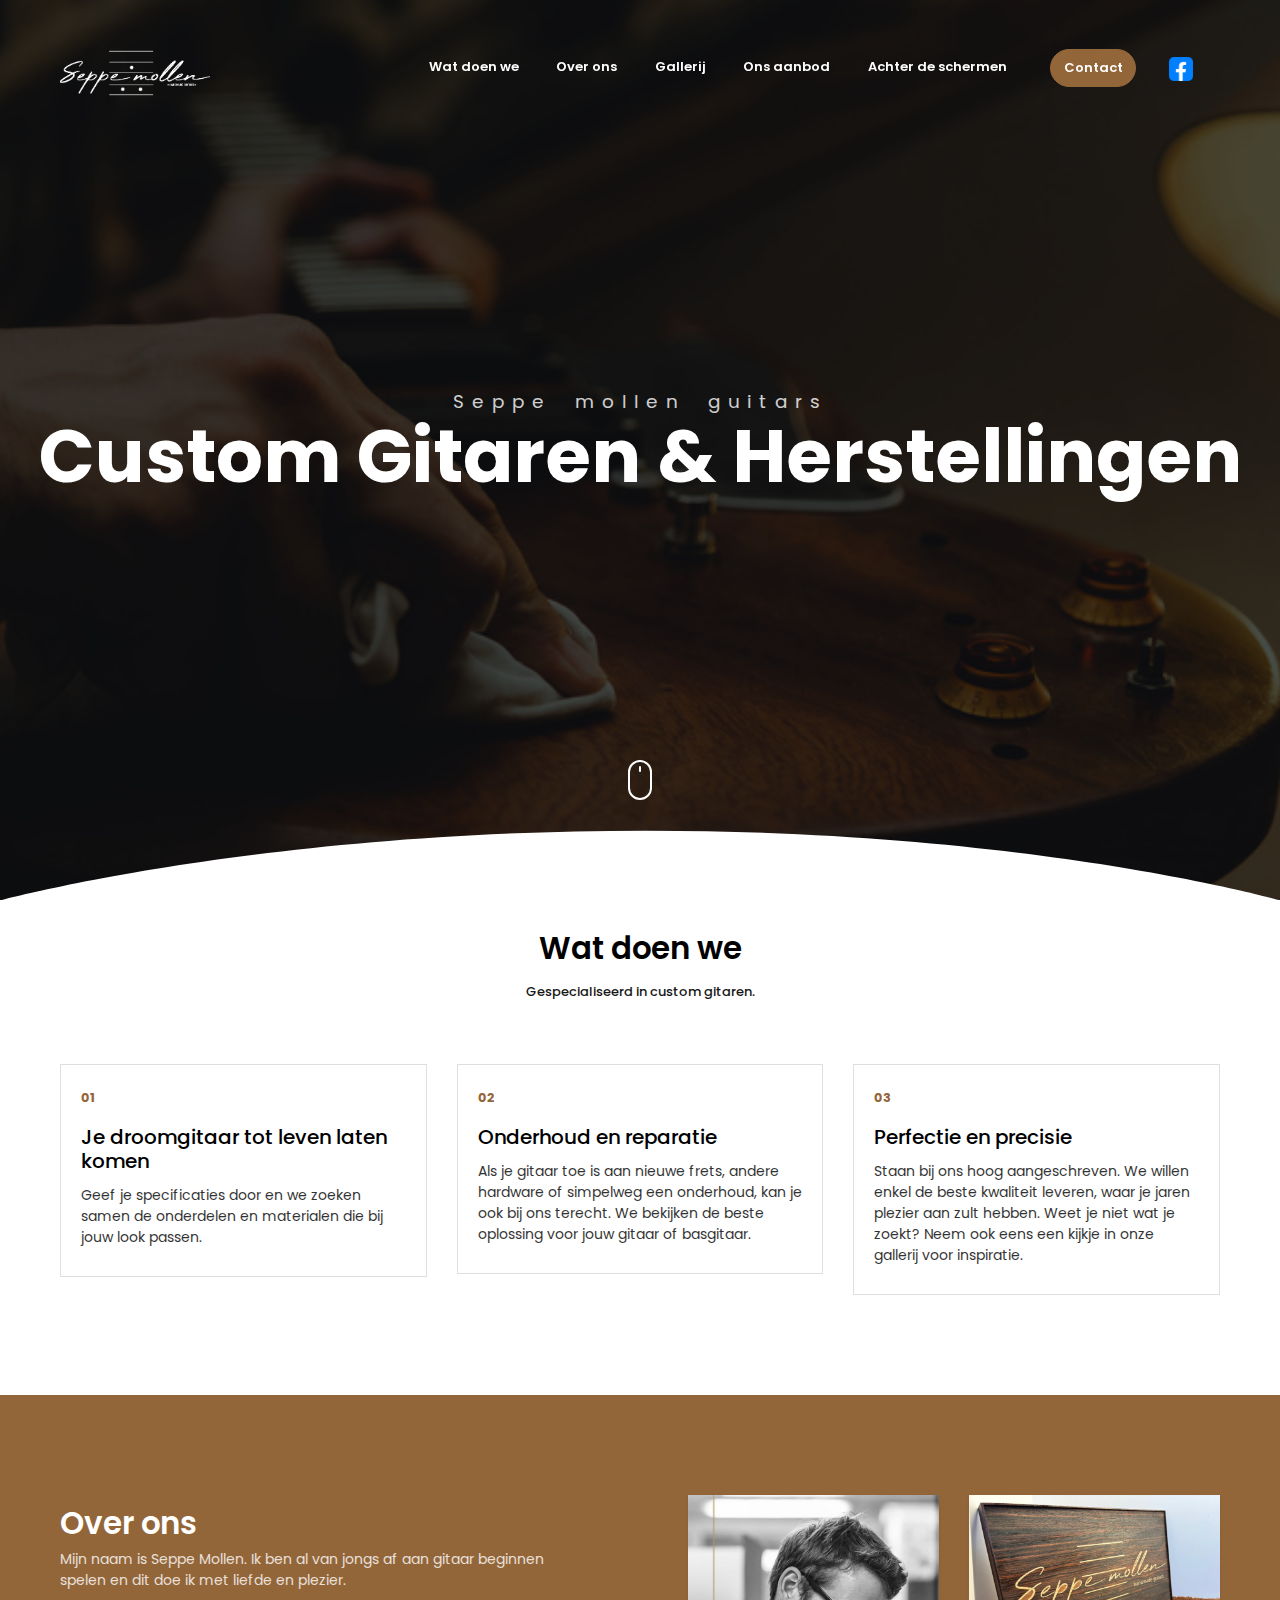
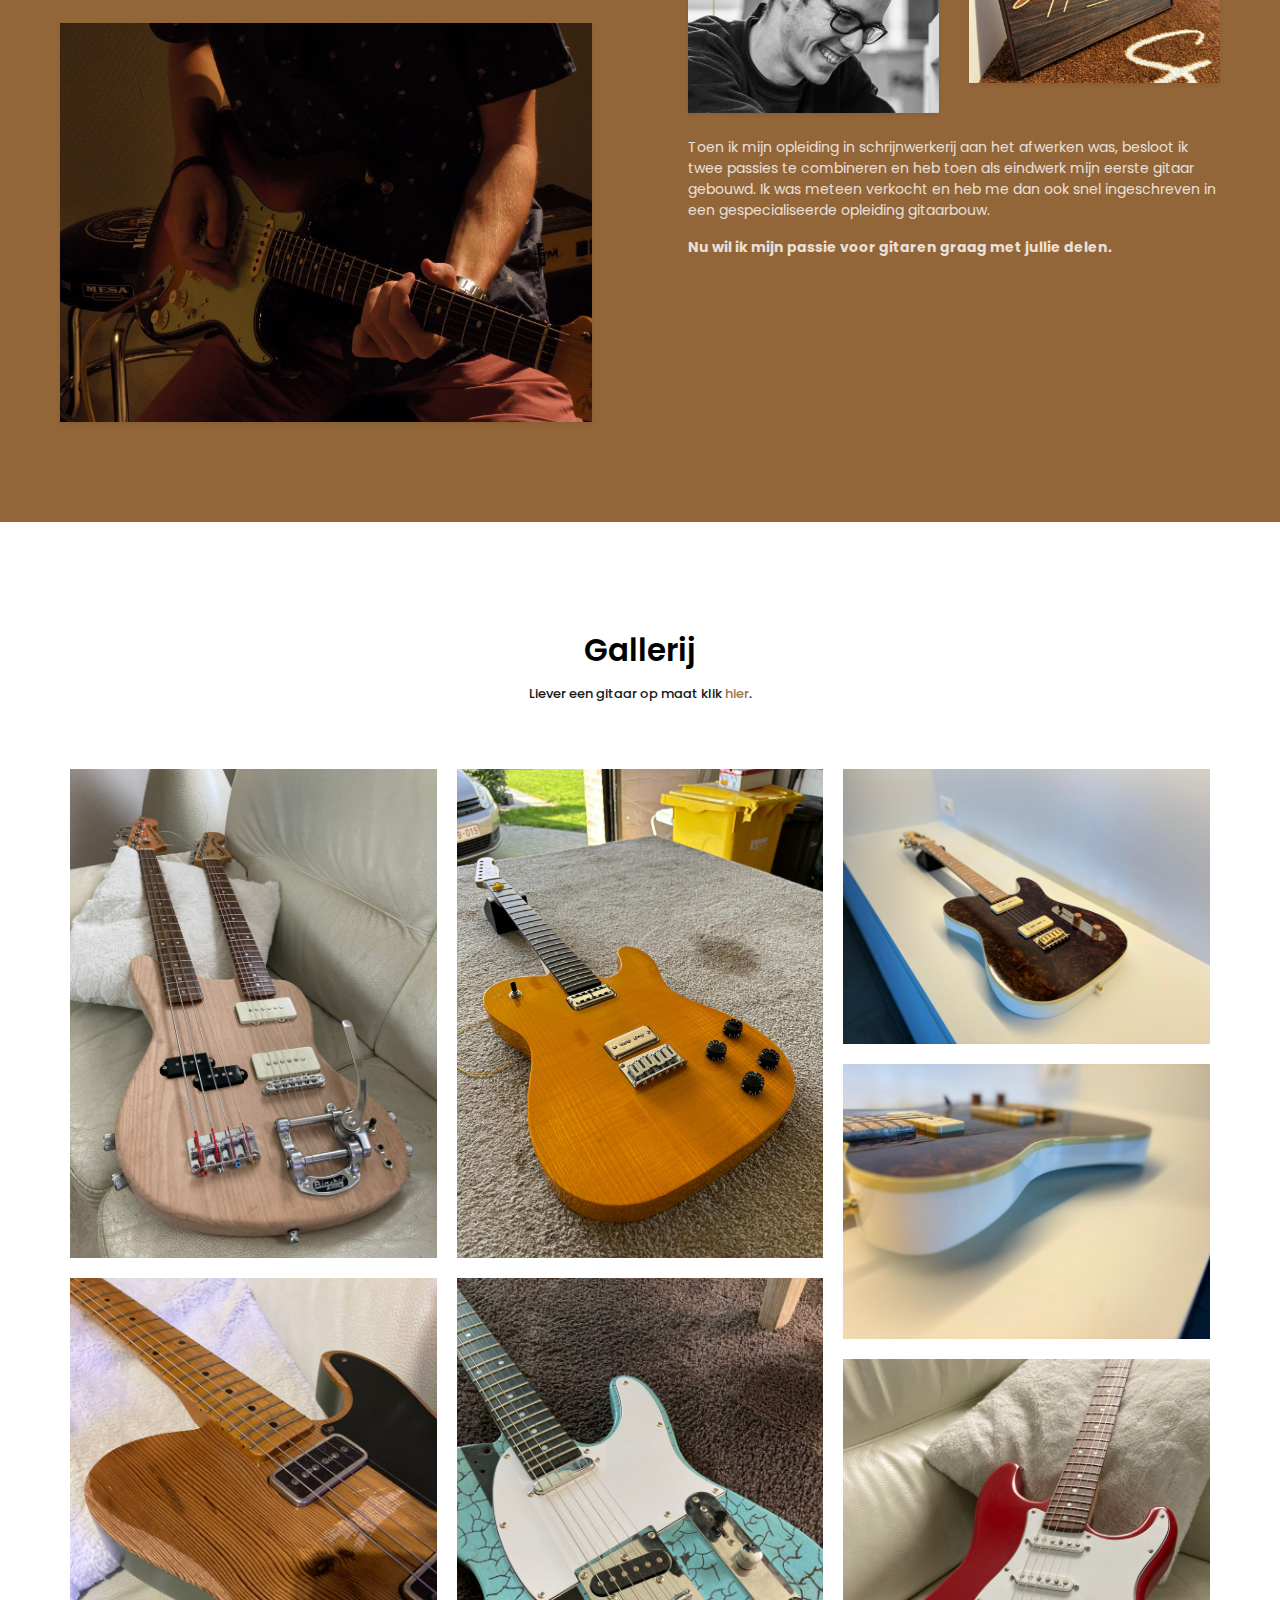
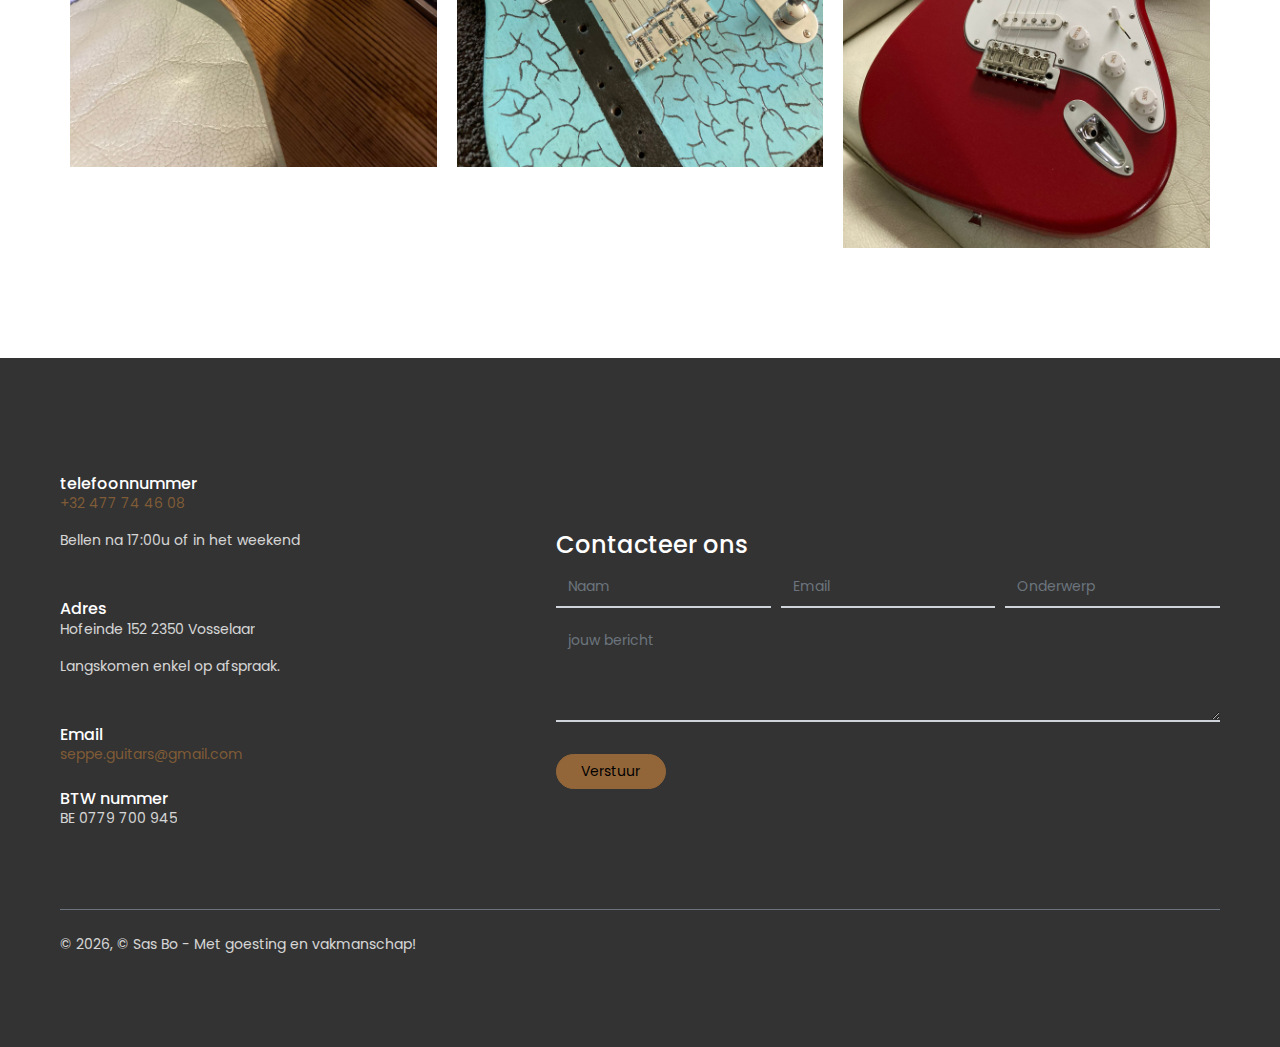
==== commit 653534a4: "footer" ====
--- a/index.html
+++ b/index.html
@@ -66,19 +66,19 @@
                         <a class="nav-link" href="./Achter de schermen.html">Achter de schermen</a>
                     </li>
                     <li class="nav-item">
-                        <a href="#contact" class="ml-4 nav-link btn btn-primary btn-sm rounded">contact</a>
+                        <a href="#contact" class="ml-4 nav-link btn btn-primary btn-sm rounded">Contact</a>
+                    </li>
+                    <li class="nav-item">
+                        <a class="nav-link" href="https://www.facebook.com/Seppe-mollen-guitars-102087295723828" target="_blank">
+                            <img class="facebook-icon" src="/public_html/assets/imgs/facebook-logo-facebook-icon-transparent-free-png.webp" width="40px" alt="Facebook">
+                        </a>
                     </li>
                 </ul>  
             </div>
-           
-        </div>
-        <div>
-            <a href="https://www.facebook.com/Seppe-mollen-guitars-102087295723828" target="_blank">
-                <img class="facebook" src="/public_html/assets/imgs/facebook-logo-facebook-icon-transparent-free-png.webp" width="40px" alt="Facebook">
-            </a>
-            
         </div>
     </nav>
+    
+    
     <!-- End Of Second Navigation -->
 
     <!-- Page Header -->
--- a/public_html/assets/css/leadmark.css
+++ b/public_html/assets/css/leadmark.css
@@ -8866,6 +8866,10 @@
   margin-bottom: 0 !important;
   color: #fff;
 }
+.mb-011 {
+  margin-bottom: 0 !important;
+  color: #fff;
+  margin-top: -120px;}
 
 .ml-0,
 .mx-0 {
@@ -11220,6 +11224,7 @@
     -webkit-transition: none;
     transition: none;
   }
+ 
 }
 
 .navbar.navbar-dark .navbar-brand {
@@ -11242,6 +11247,7 @@
 .navbar.custom-navbar {
   padding-top: 1.5rem;
   padding-bottom: 1.5rem;
+  
   
 }
 
@@ -11862,10 +11868,28 @@
       #about{
         background-color:#936639 ;
       }
+      .facebook-icon {
+        width: 40px;
+       margin-top: -8px;
+    }
+    .container1{
+      justify-content: center;
+   
+      
+    }
+
+    @media (max-width: 768px) {
+      .facebook-icon {
+margin-left: 90%;
+margin-top: -110%;
+         
+      }
+      .mb-011 {
+        margin-bottom: 0 !important;
+        color: #fff;
+      margin-top: -40px;
+        }
      
-      .facebook{
-       margin-top:-190%;
-       margin-left: 1500%;
-      
-      
-      }+  
+     
+  }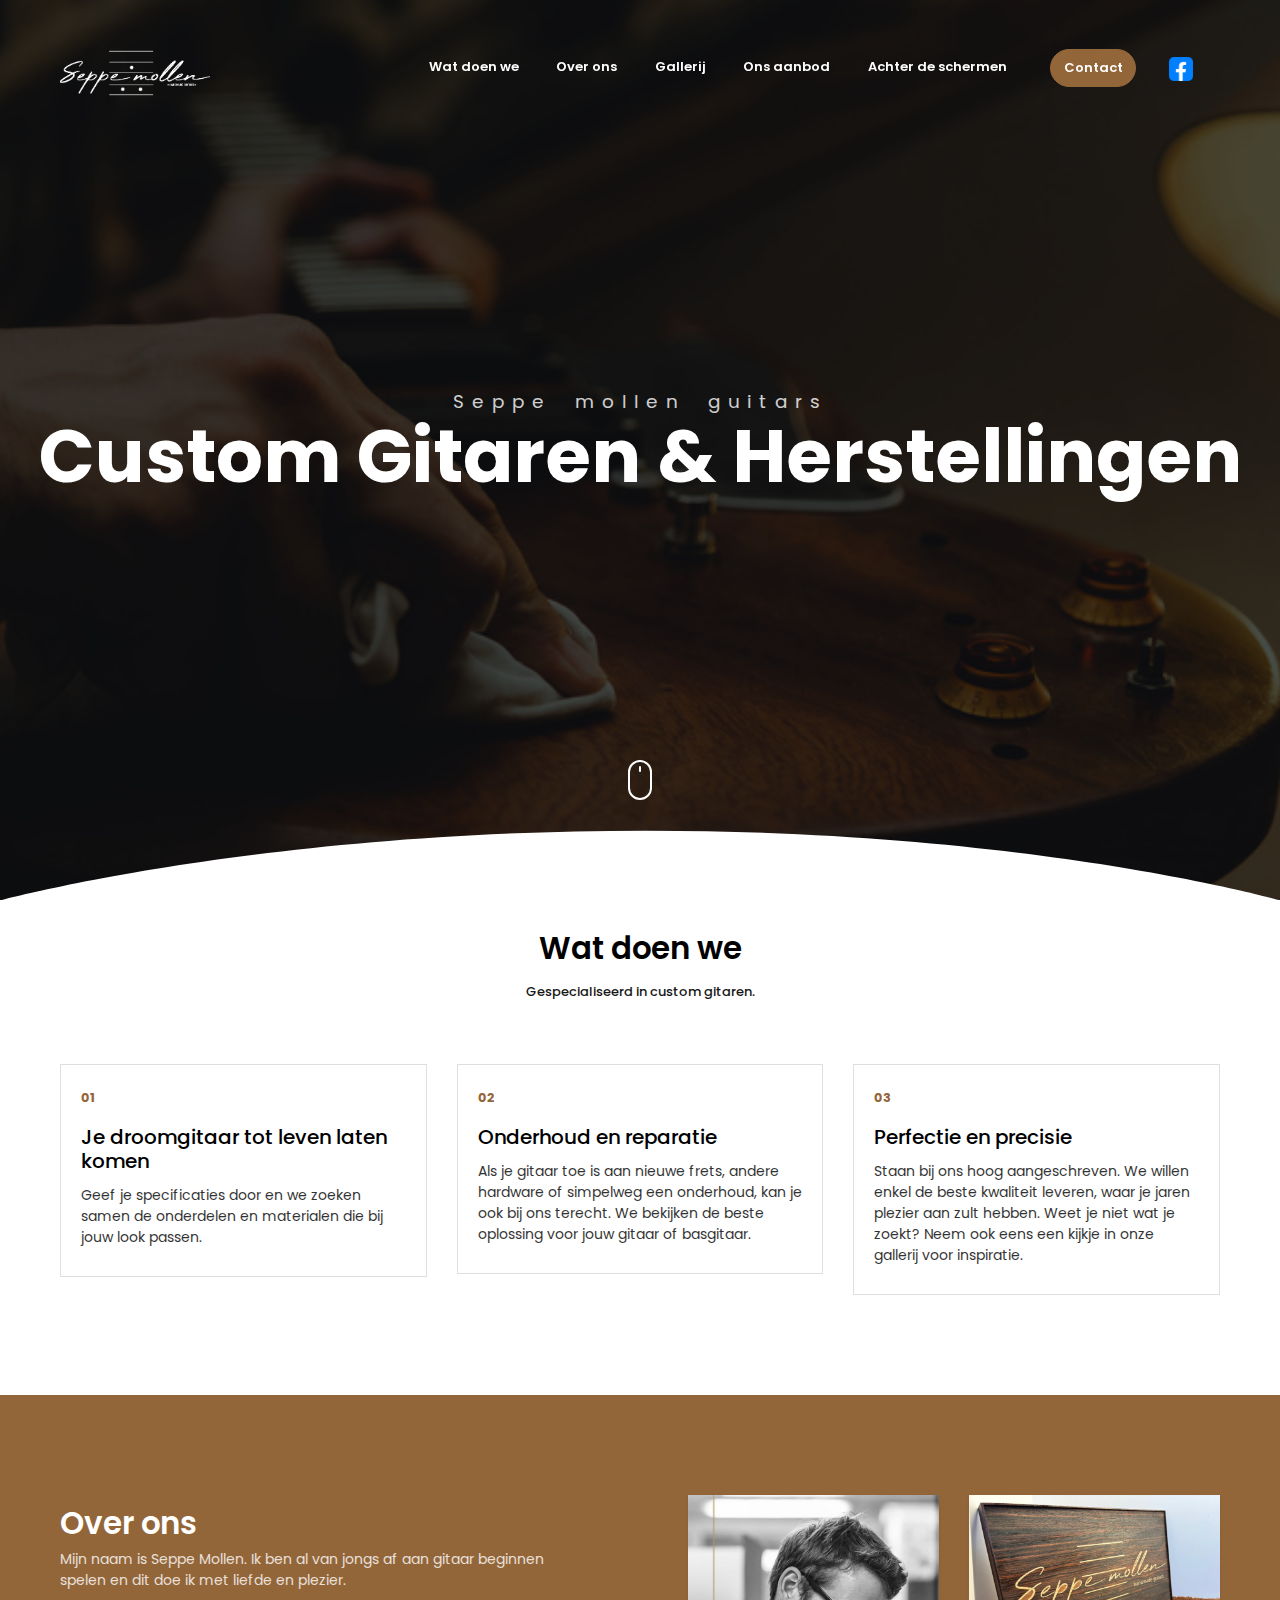
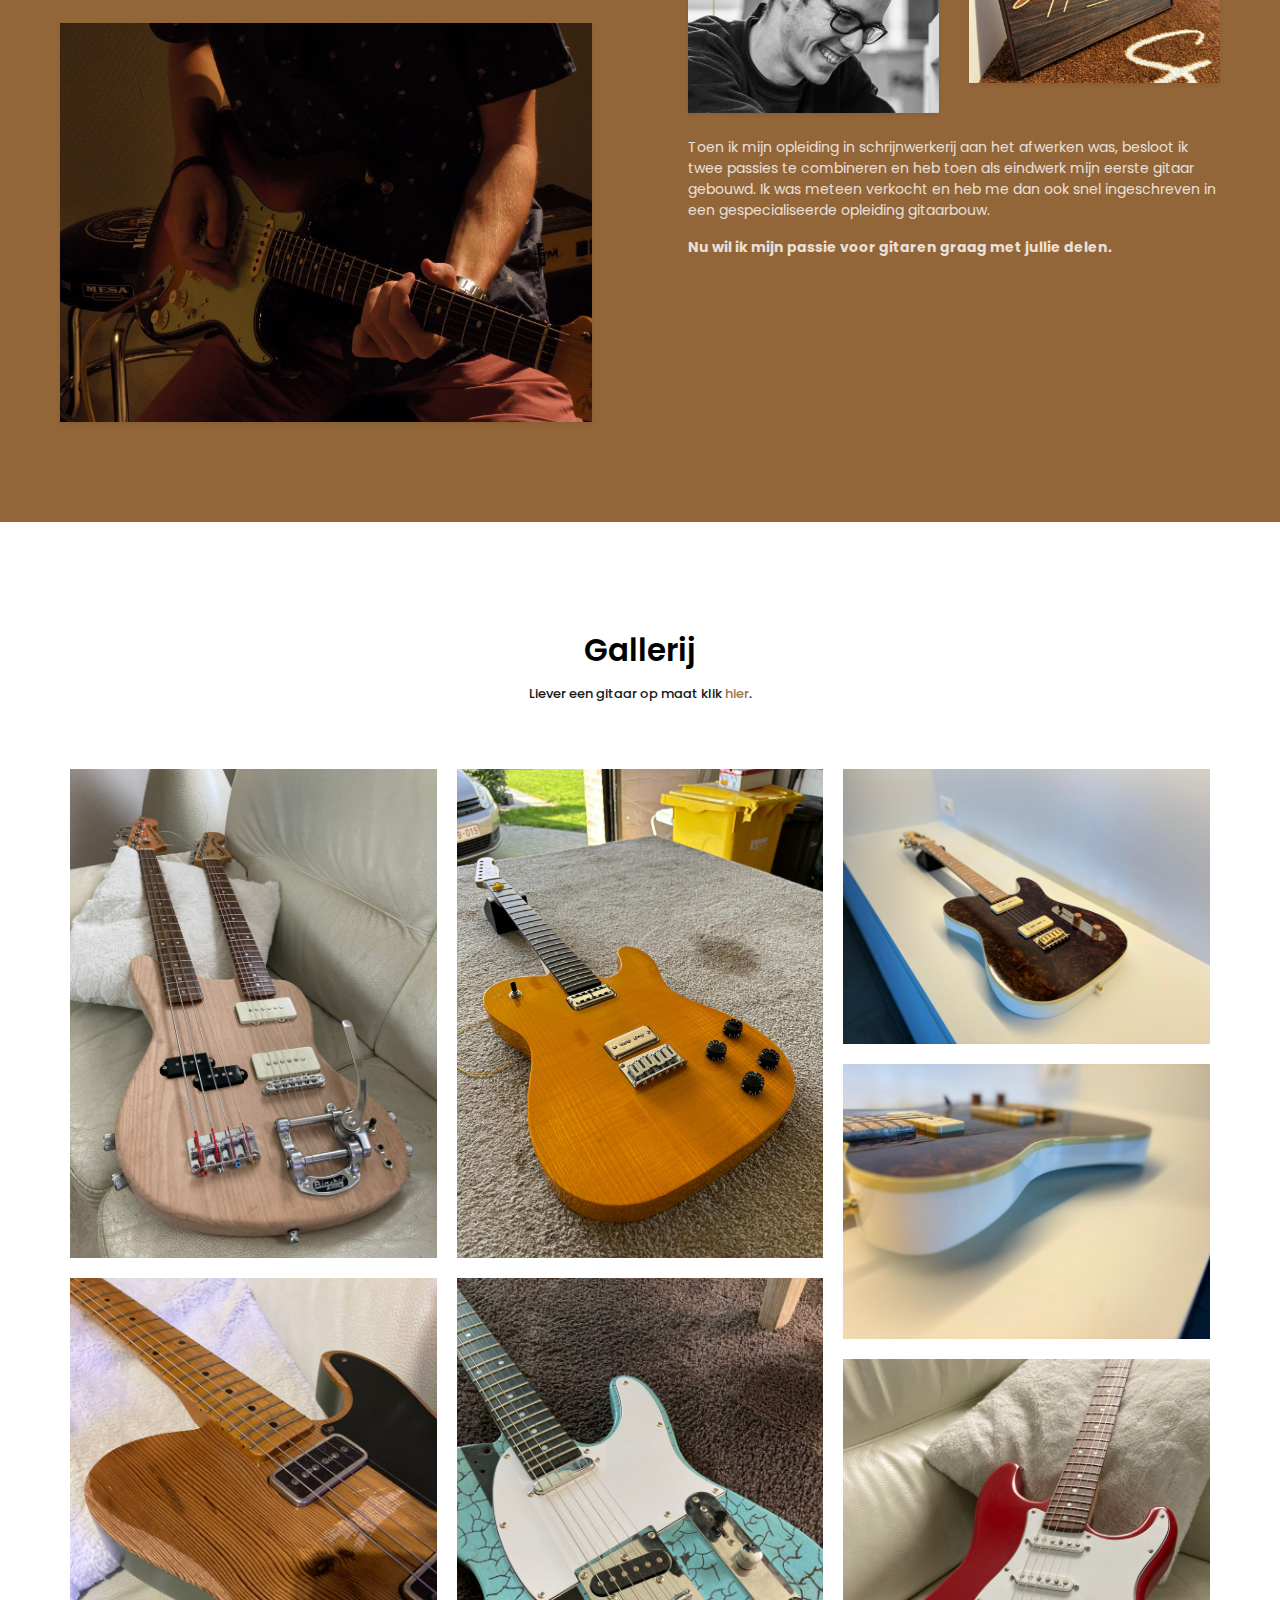
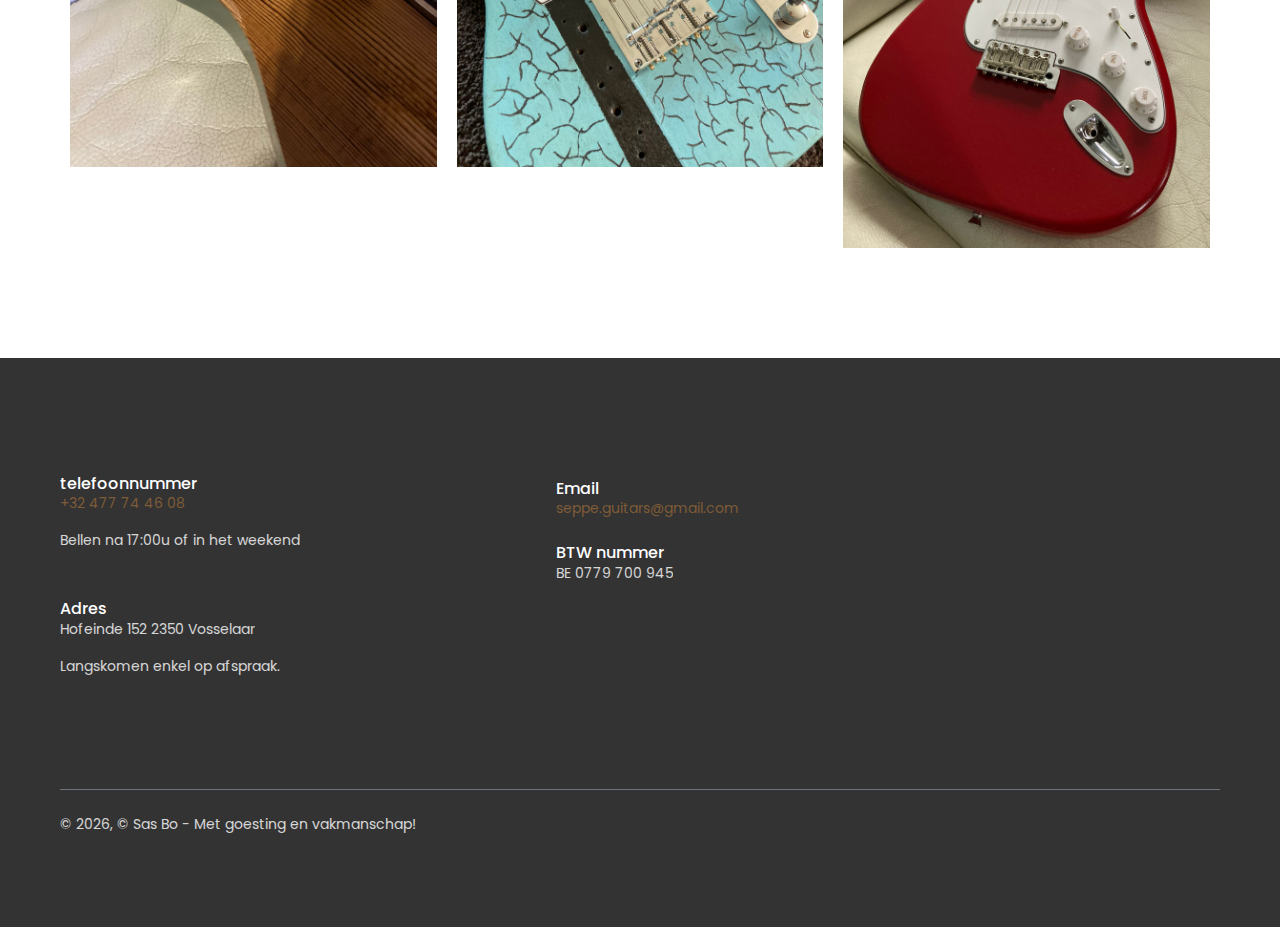
==== commit 02237403: "background" ====
--- a/index.html
+++ b/index.html
@@ -339,36 +339,14 @@
                         2350 Vosselaar</p>
                        <p class="mb-5" > Langskomen enkel op afspraak.</p>
 
-                    <h6 class="mb-01">Email</h6>
+
+                </div>
+                <div class="col-md-5 my-3">
+                    <h6 class="mb-011">Email</h6>
                     <p class="mb-01"><a href="mailto:seppe.guitars@gmail.com?subject=Vraag%20voor%20meer%20info">seppe.guitars@gmail.com</a></p><br>
-                    
-
                     <h6 class="mb-01">BTW nummer</h6>
                     <p class="mb-01">BE 0779 700 945</p>
                     <p></p>
-                </div>
-                <div class="col-md-7">
-                    <form action="/verwerk.php" method="POST">
-                        <h4 class="mb-4">Contacteer ons</h4>
-                        <div class="form-row">
-                            <div class="form-group col-sm-4">
-                                <input type="text" class="form-control text-white rounded-0 bg-transparent" name="name" placeholder="Naam">
-                            </div>
-                            <div class="form-group col-sm-4">
-                                <input type="email" class="form-control text-white rounded-0 bg-transparent" name="Email" placeholder="Email">
-                            </div>
-                            <div class="form-group col-sm-4">
-                                <input type="text" class="form-control text-white rounded-0 bg-transparent" name="subject" placeholder="Onderwerp">
-                            </div>
-                            <div class="form-group col-12">
-                                <textarea name="message" id="" cols="30" rows="4" class="form-control text-white rounded-0 bg-transparent" placeholder="jouw bericht"></textarea>
-
-                            </div>
-                            <div class="form-group col-12 mb-0">
-                                <button type="submit" class="btn btn-primary rounded w-md mt-3">Verstuur</button>
-                            </div>                          
-                        </div>                          
-                    </form>
                 </div>
             </div>
             <!-- Page Footer -->
@@ -378,7 +356,6 @@
             <!-- End of Page Footer -->  
         </div>
     </section>
-	
 	<!-- core  -->
     <script src="/public_html/assets/vendors/jquery/jquery-3.4.1.js"></script>
     <script src="/public_html/assets/vendors/bootstrap/bootstrap.bundle.js"></script>
--- a/public_html/assets/css/leadmark.css
+++ b/public_html/assets/css/leadmark.css
@@ -11457,10 +11457,11 @@
   position: relative;
   height: 100vh;
   min-height: 500px;
-  background: url(../imgs/background.jpeg) no-repeat center center fixed;
-  background-size: cover;
   overflow: hidden;
-}
+  background: url(../imgs/background.jpeg) no-repeat center center fixed !important;
+  background-size: cover !important;
+}
+
 
 .header .overlay {
   position: absolute;
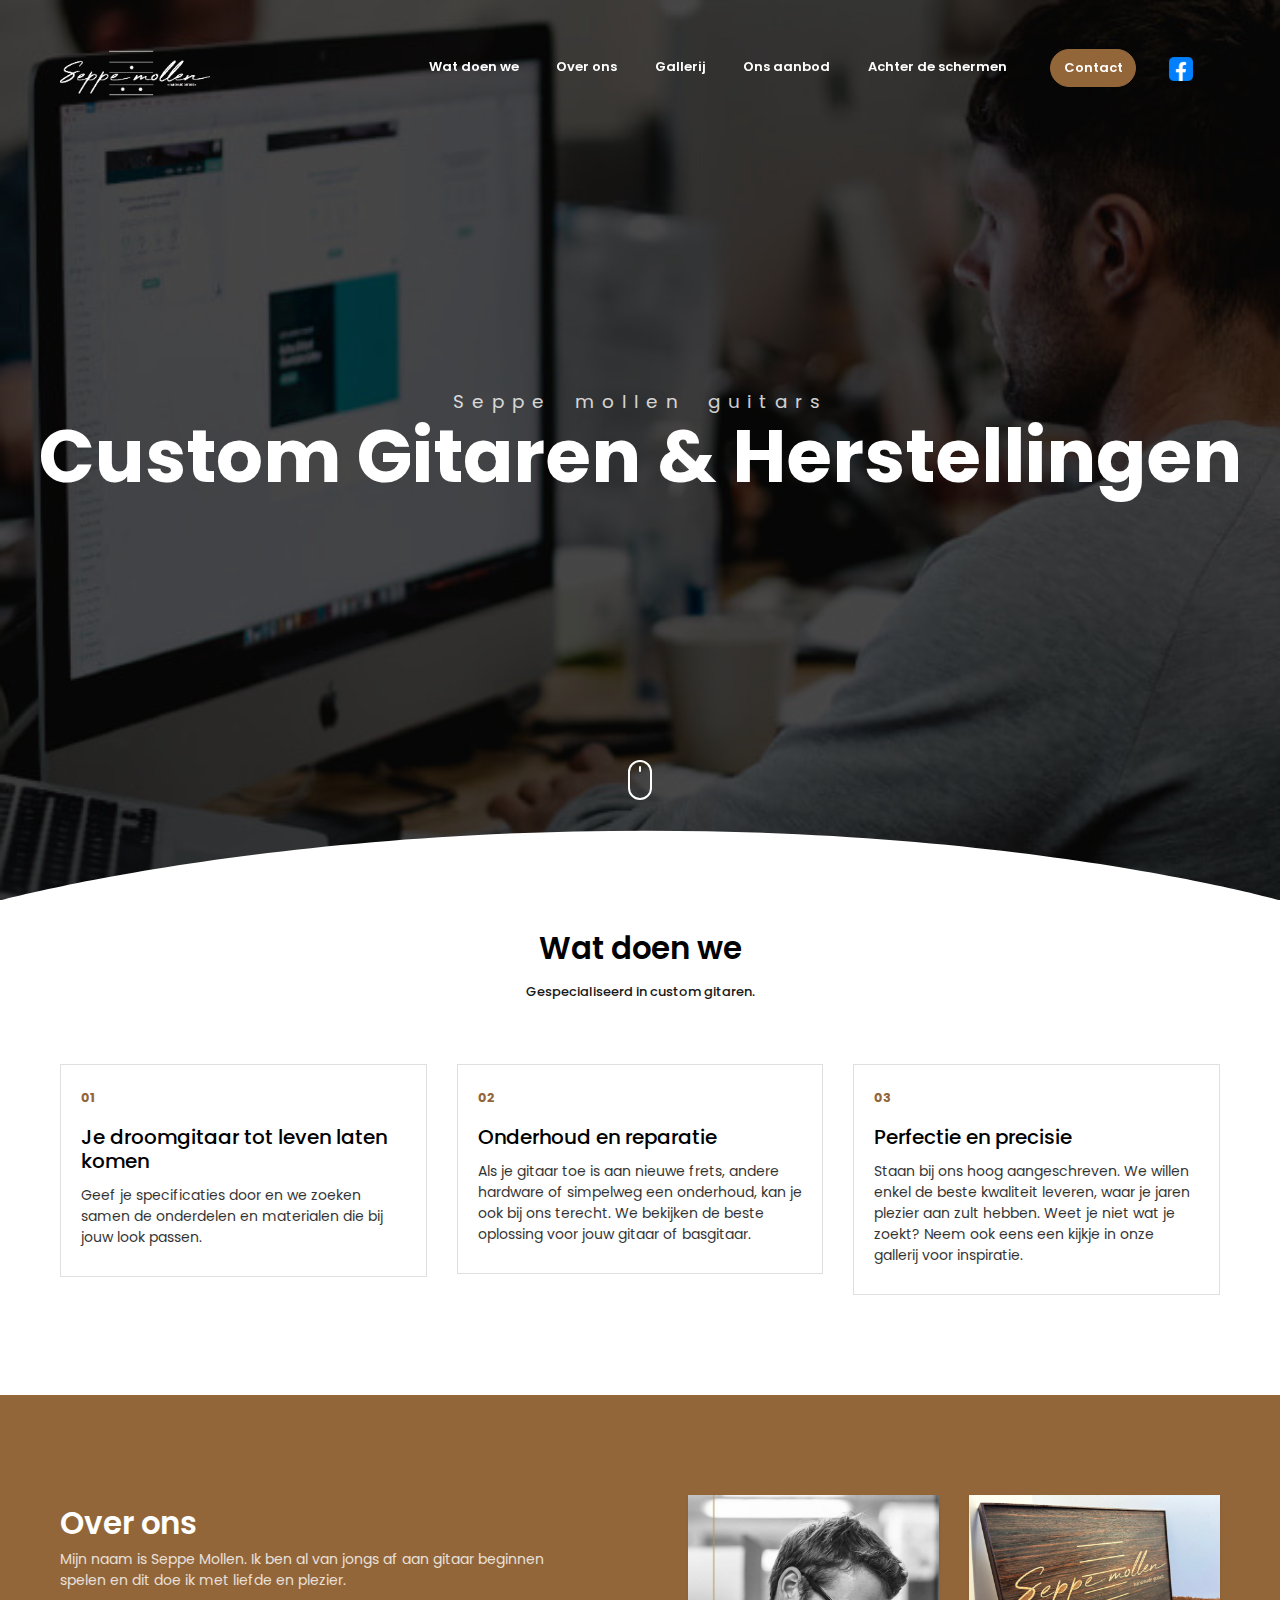
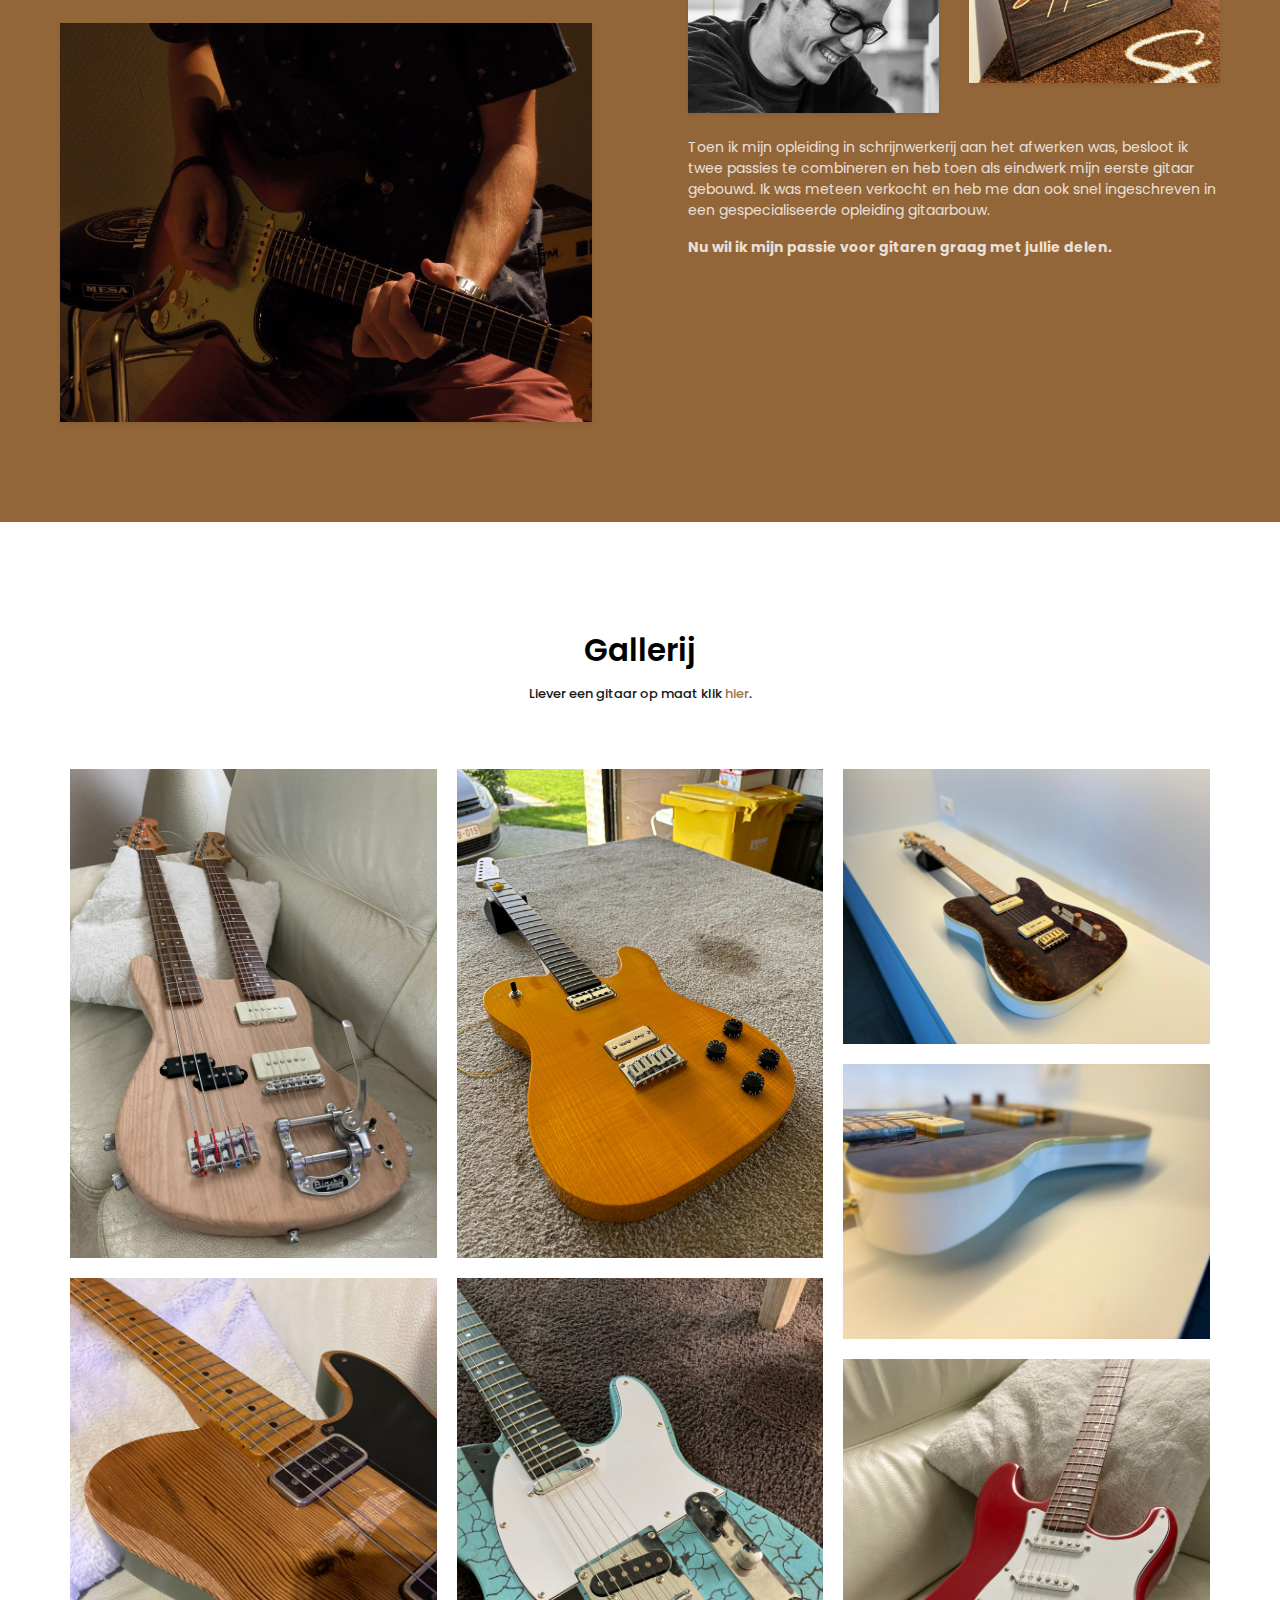
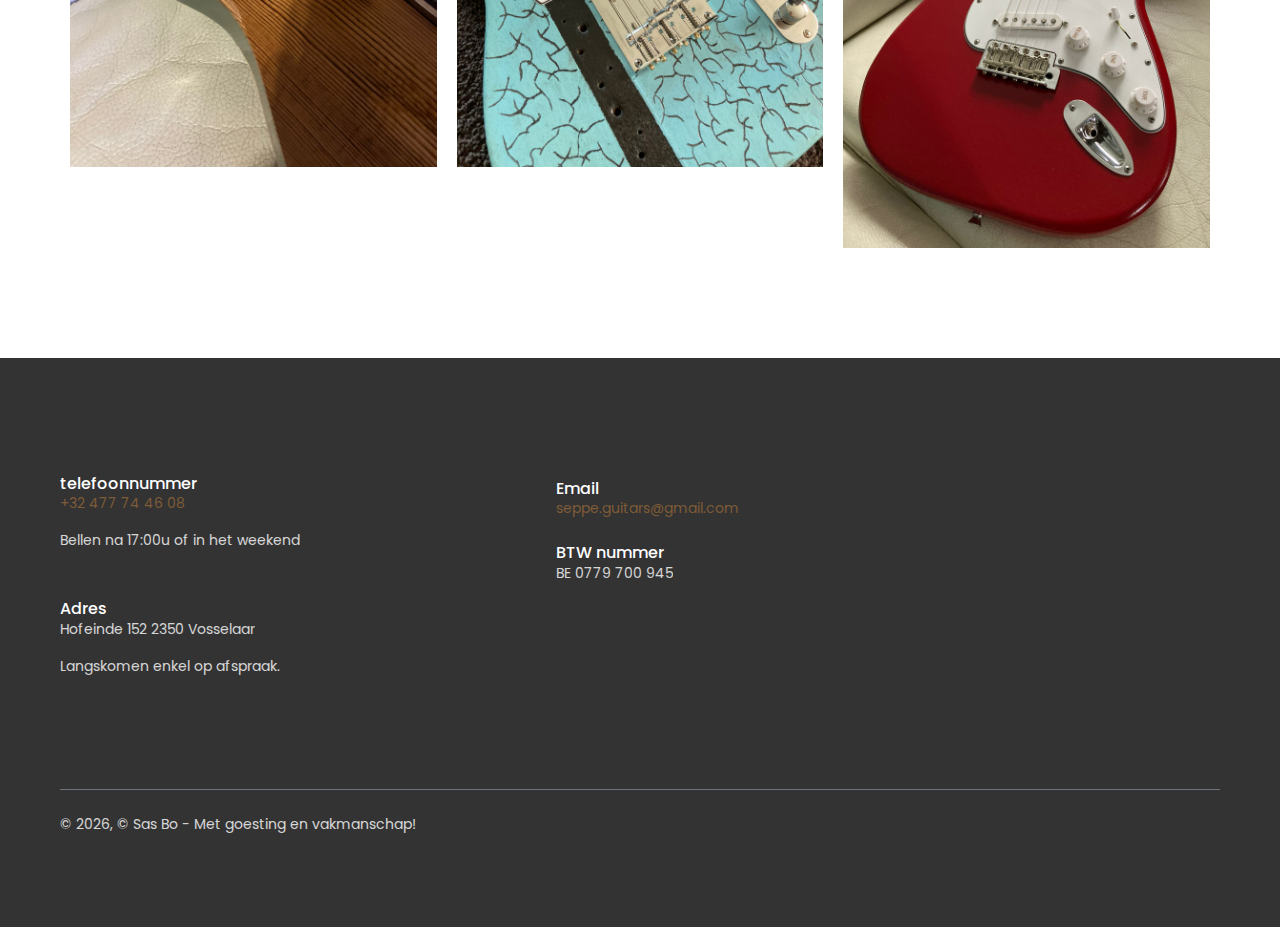
==== commit 26517d4c: "test" ====
--- a/index.html
+++ b/index.html
@@ -82,11 +82,10 @@
     <!-- End Of Second Navigation -->
 
     <!-- Page Header -->
-    <header class="header">
+    <header class="header" style="position: relative; height: 100vh; min-height: 500px; overflow: hidden; background: url('./public_html/assets/imgs/about-1.jpg') no-repeat center center fixed; background-size: cover;">
         <div class="overlay">
             <h1 class="subtitle">Seppe mollen guitars</h1>
-            <h1 class="title">Custom Gitaren &
-                Herstellingen</h1>  
+            <h1 class="title">Custom Gitaren & Herstellingen</h1>  
         </div>  
         <div class="shape">
             <svg viewBox="0 0 1500 200">
@@ -95,6 +94,7 @@
         </div>  
         <div class="mouse-icon"><div class="wheel"></div></div>
     </header>
+    
     <!-- End Of Page Header -->
 
     <!-- Service Section -->
--- a/public_html/assets/css/leadmark.css
+++ b/public_html/assets/css/leadmark.css
@@ -11458,8 +11458,9 @@
   height: 100vh;
   min-height: 500px;
   overflow: hidden;
-  background: url(../imgs/background.jpeg) no-repeat center center fixed !important;
-  background-size: cover !important;
+  background: url('http://yourdomain.com/imgs/background.jpeg') no-repeat center center fixed;
+  background-size: cover;
+  background-attachment: fixed;
 }
 
 
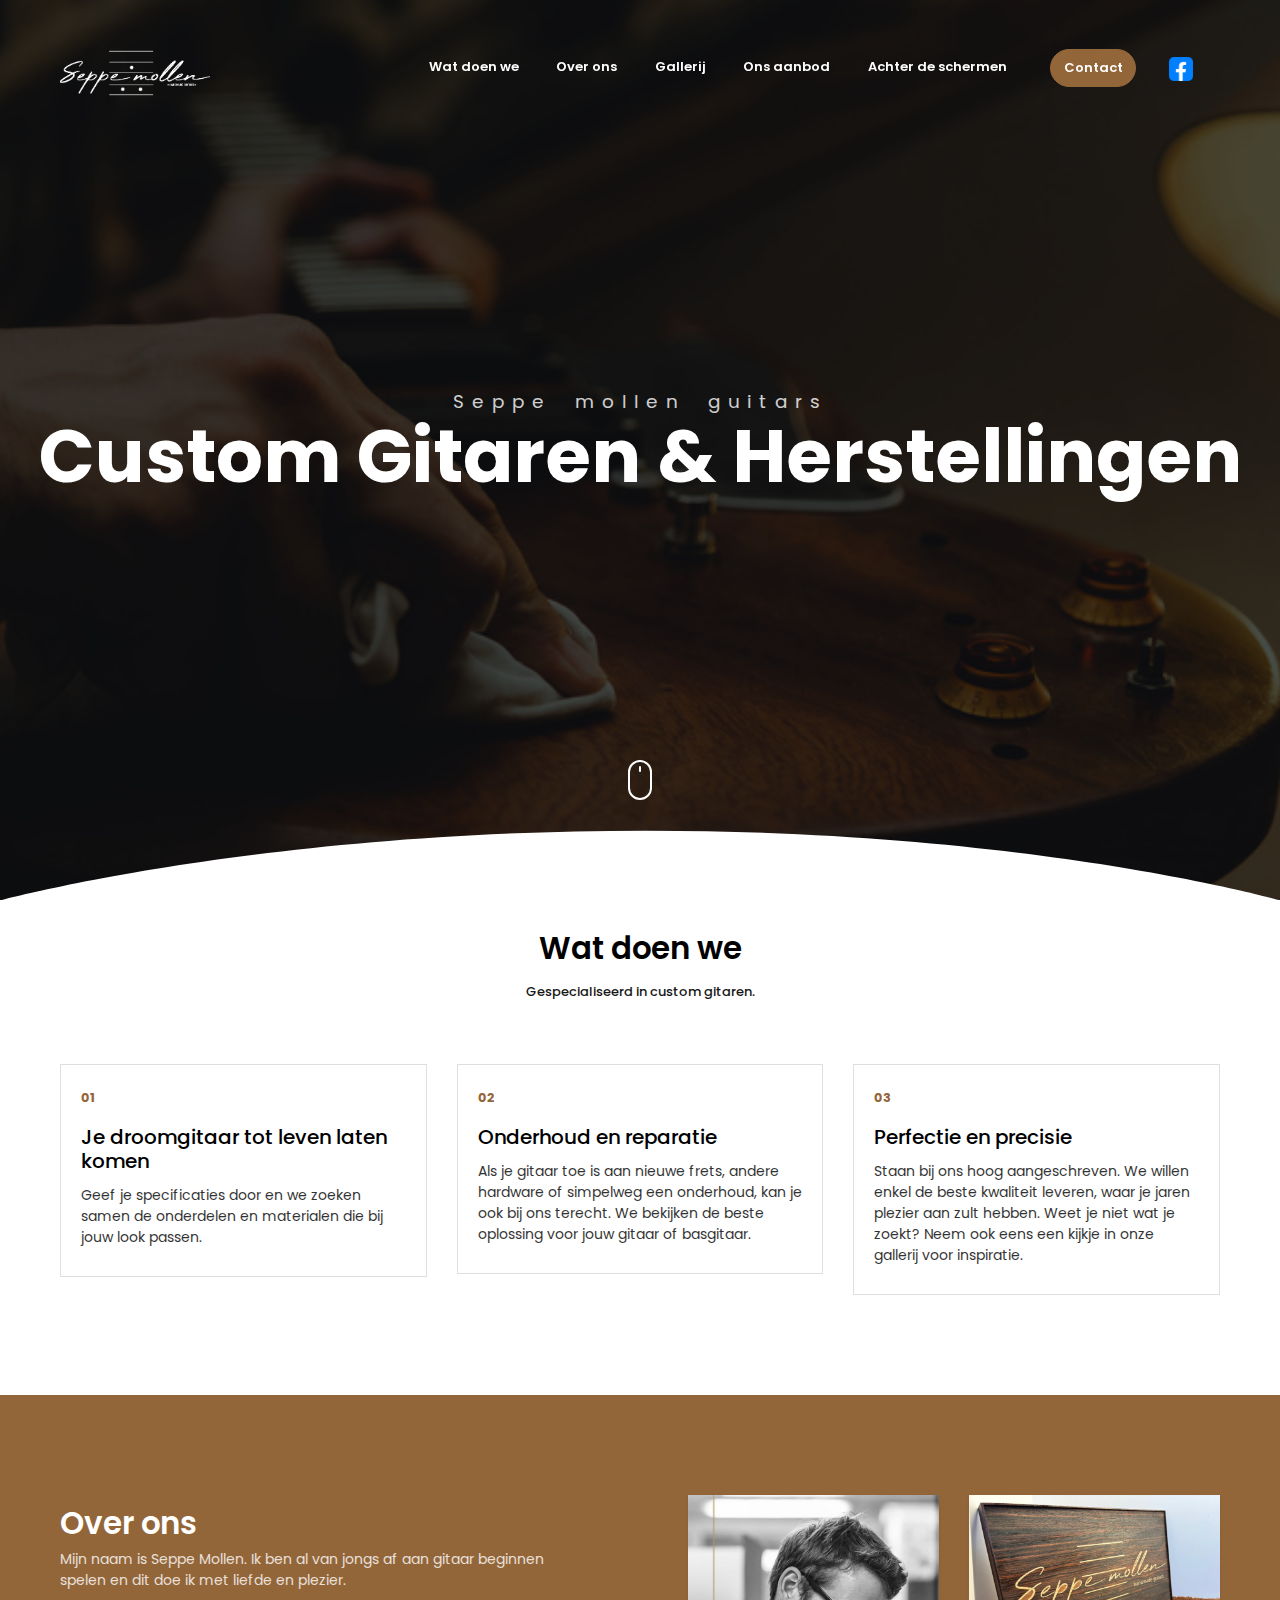
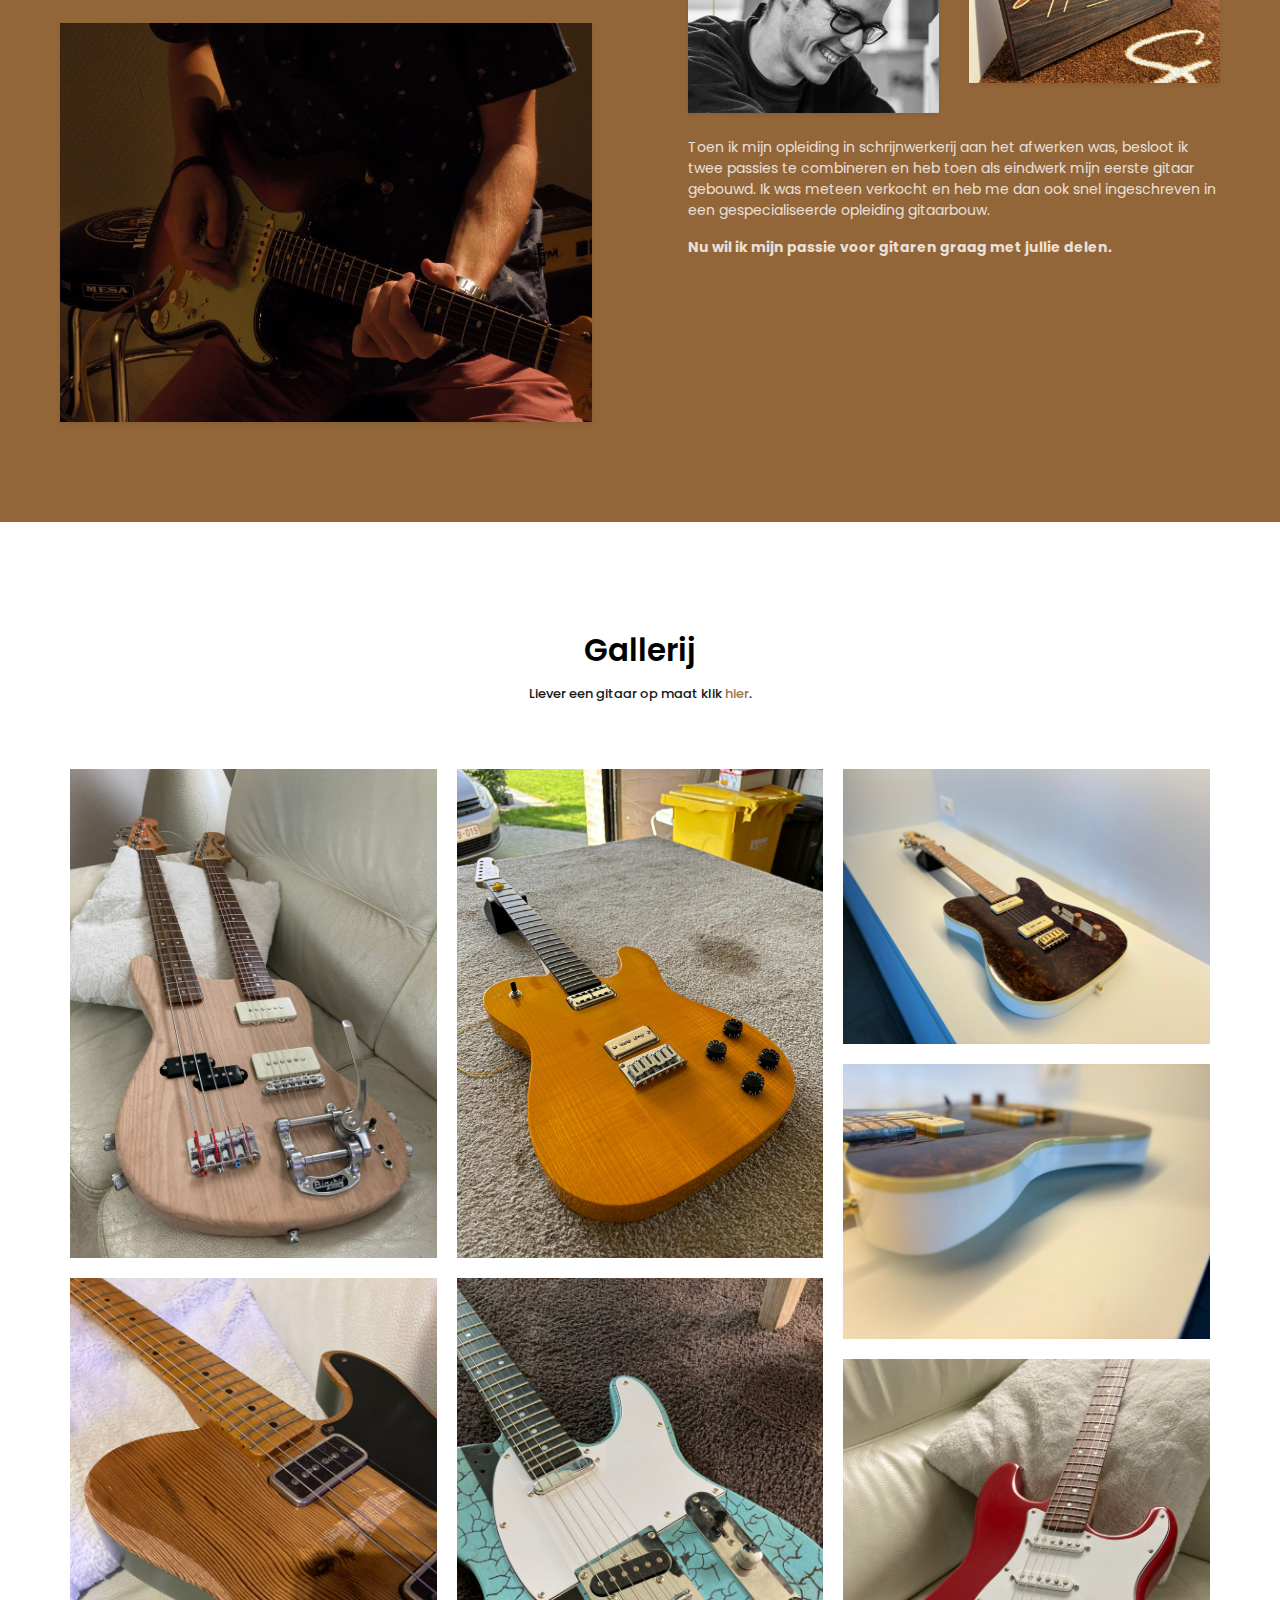
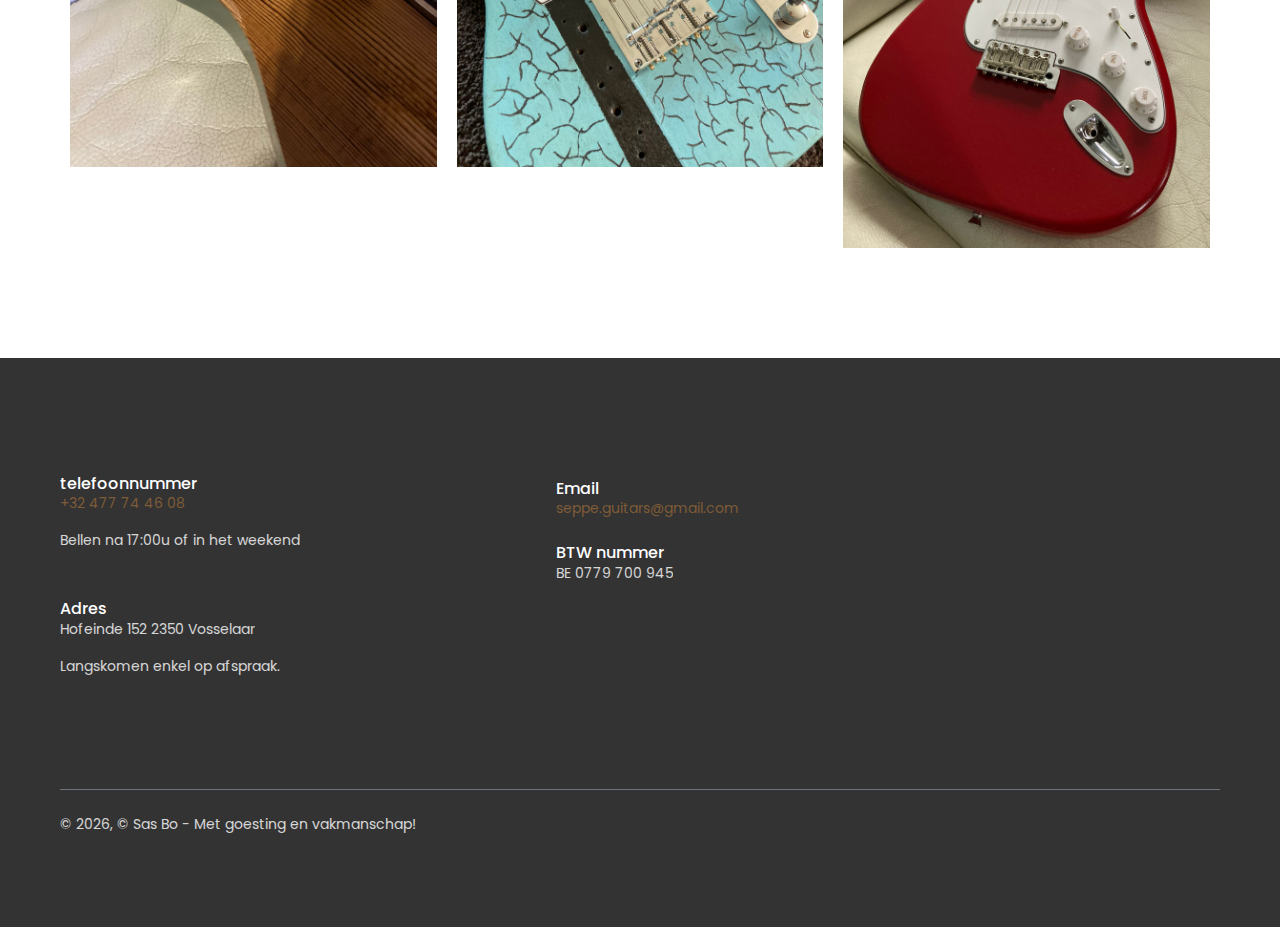
==== commit 543d5070: "goede afbeelding" ====
--- a/index.html
+++ b/index.html
@@ -82,7 +82,7 @@
     <!-- End Of Second Navigation -->
 
     <!-- Page Header -->
-    <header class="header" style="position: relative; height: 100vh; min-height: 500px; overflow: hidden; background: url('./public_html/assets/imgs/about-1.jpg') no-repeat center center fixed; background-size: cover;">
+    <header class="header" style="position: relative; height: 100vh; min-height: 500px; overflow: hidden; background: url('./public_html/assets/imgs/background.jpeg') no-repeat center center fixed; background-size: cover;">
         <div class="overlay">
             <h1 class="subtitle">Seppe mollen guitars</h1>
             <h1 class="title">Custom Gitaren & Herstellingen</h1>  
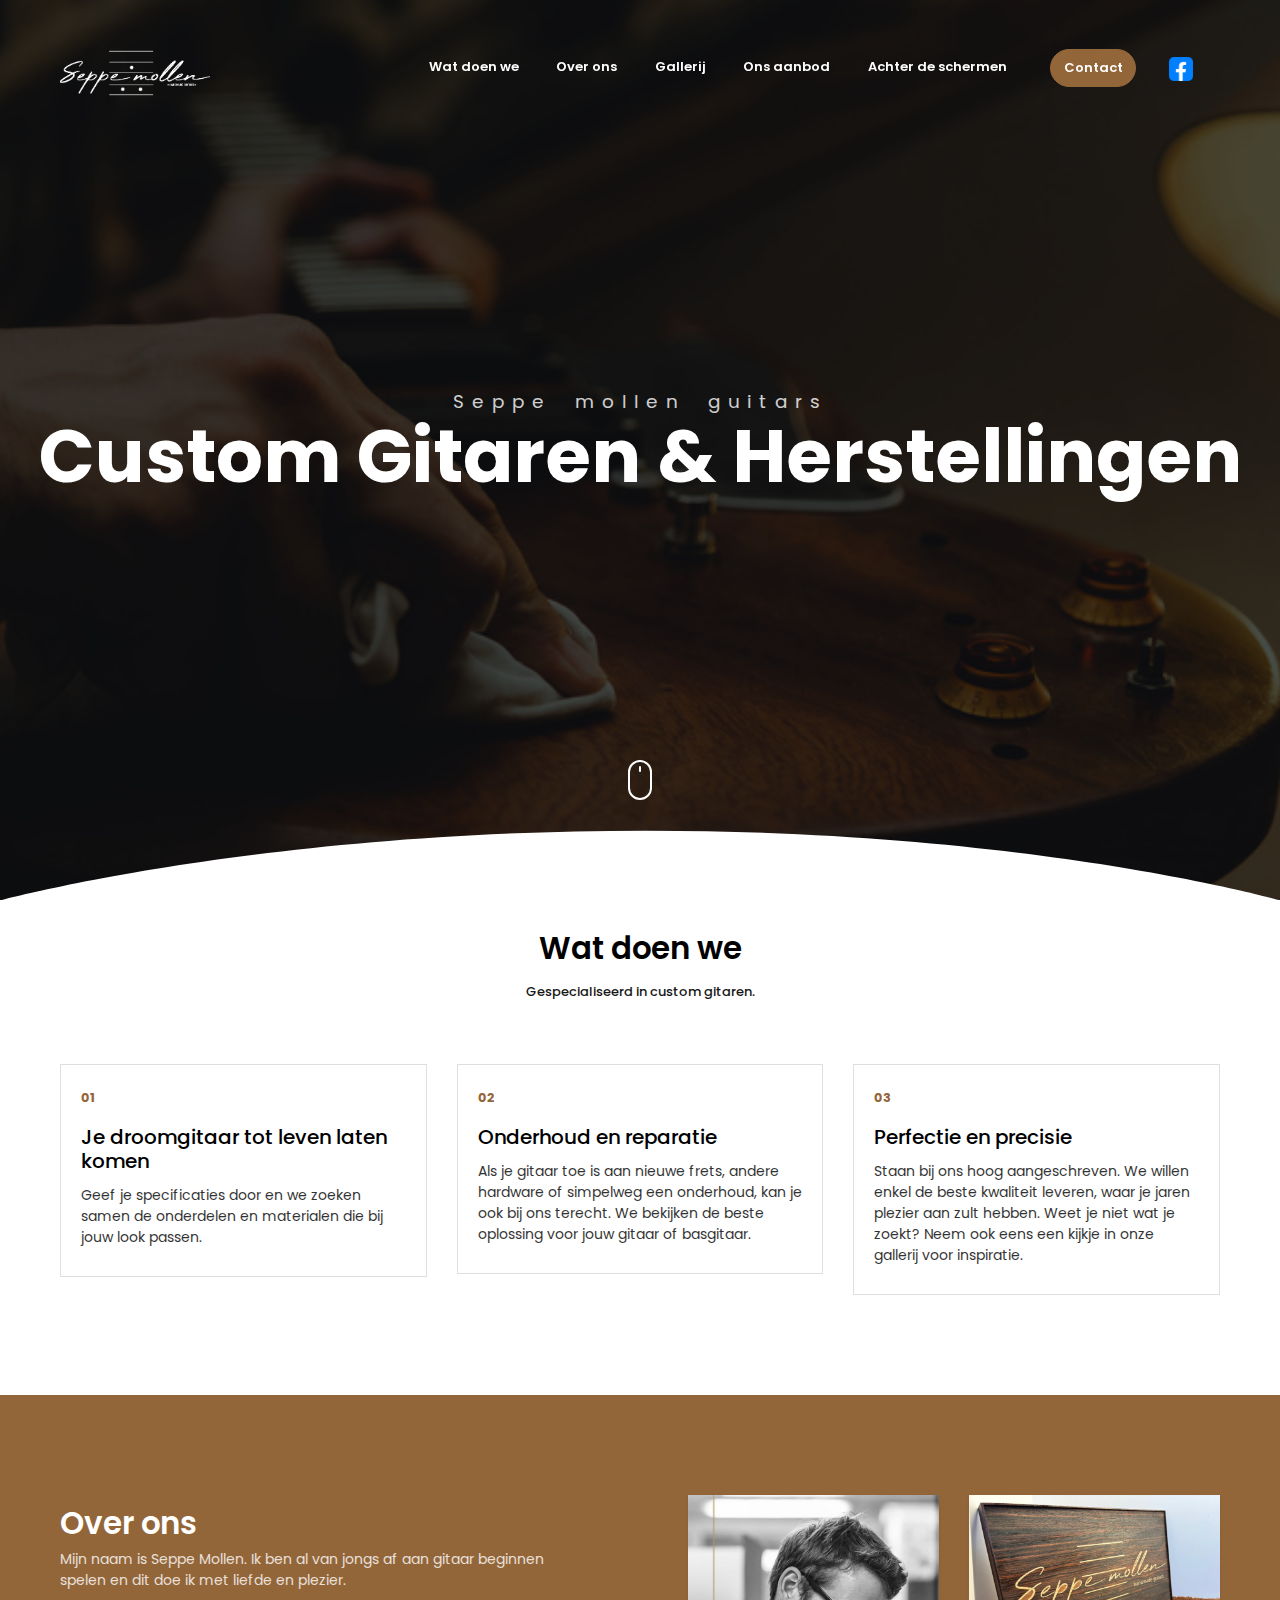
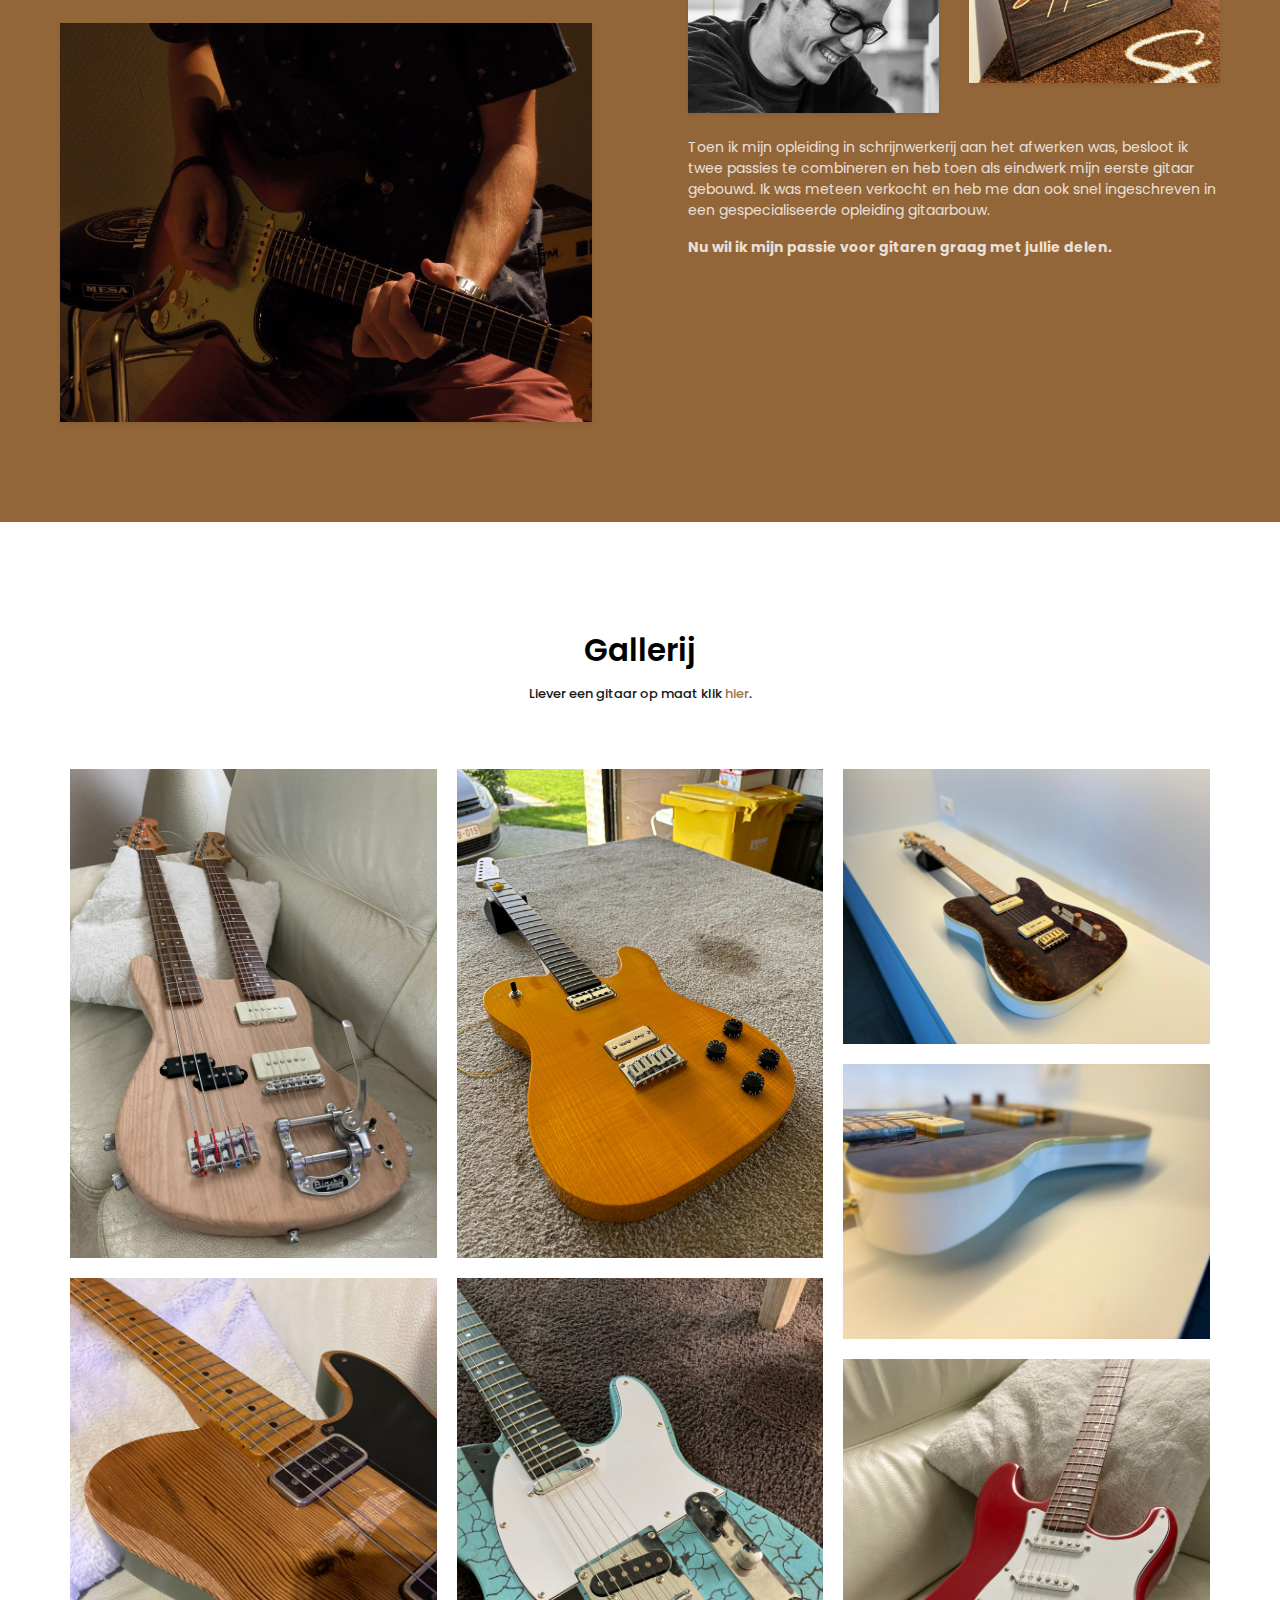
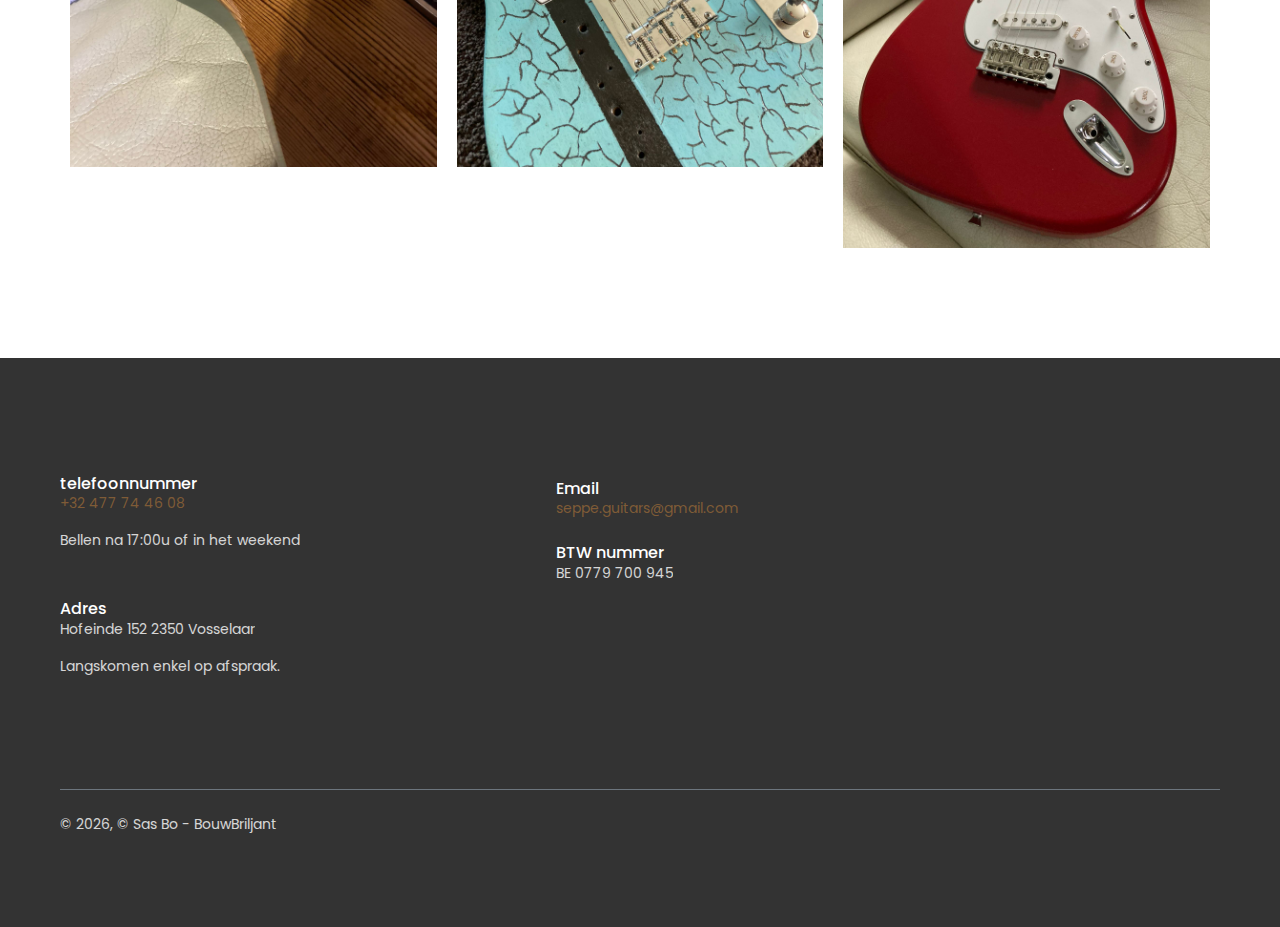
==== commit 6822a134: "footer" ====
--- a/index.html
+++ b/index.html
@@ -351,7 +351,7 @@
             </div>
             <!-- Page Footer -->
             <footer class="mt-5 py-4 border-top border-secondary">
-                <p class="mb-5">&copy; <script>document.write(new Date().getFullYear())</script>, © Sas Bo - Met goesting en vakmanschap! </p>     
+                <p class="mb-5">&copy; <script>document.write(new Date().getFullYear())</script>, © Sas Bo - BouwBriljant </p>     
             </footer>
             <!-- End of Page Footer -->  
         </div>
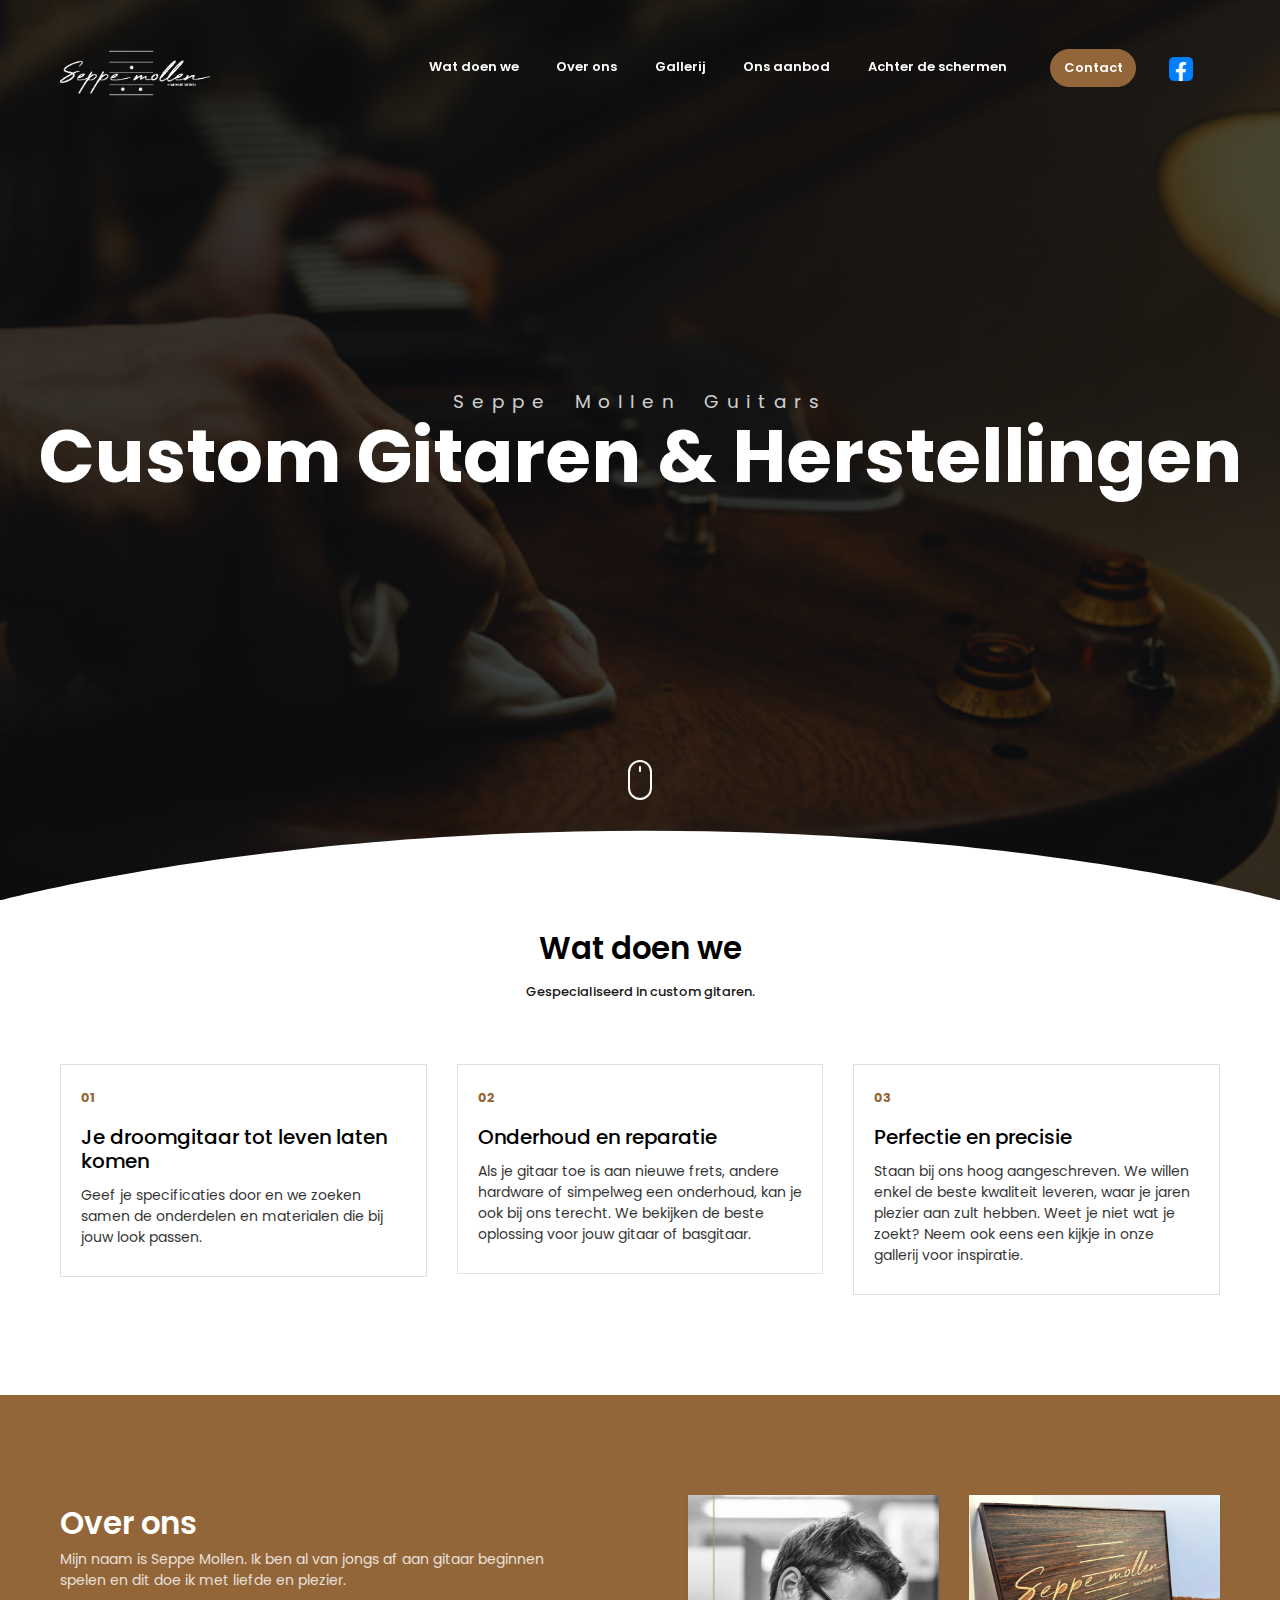
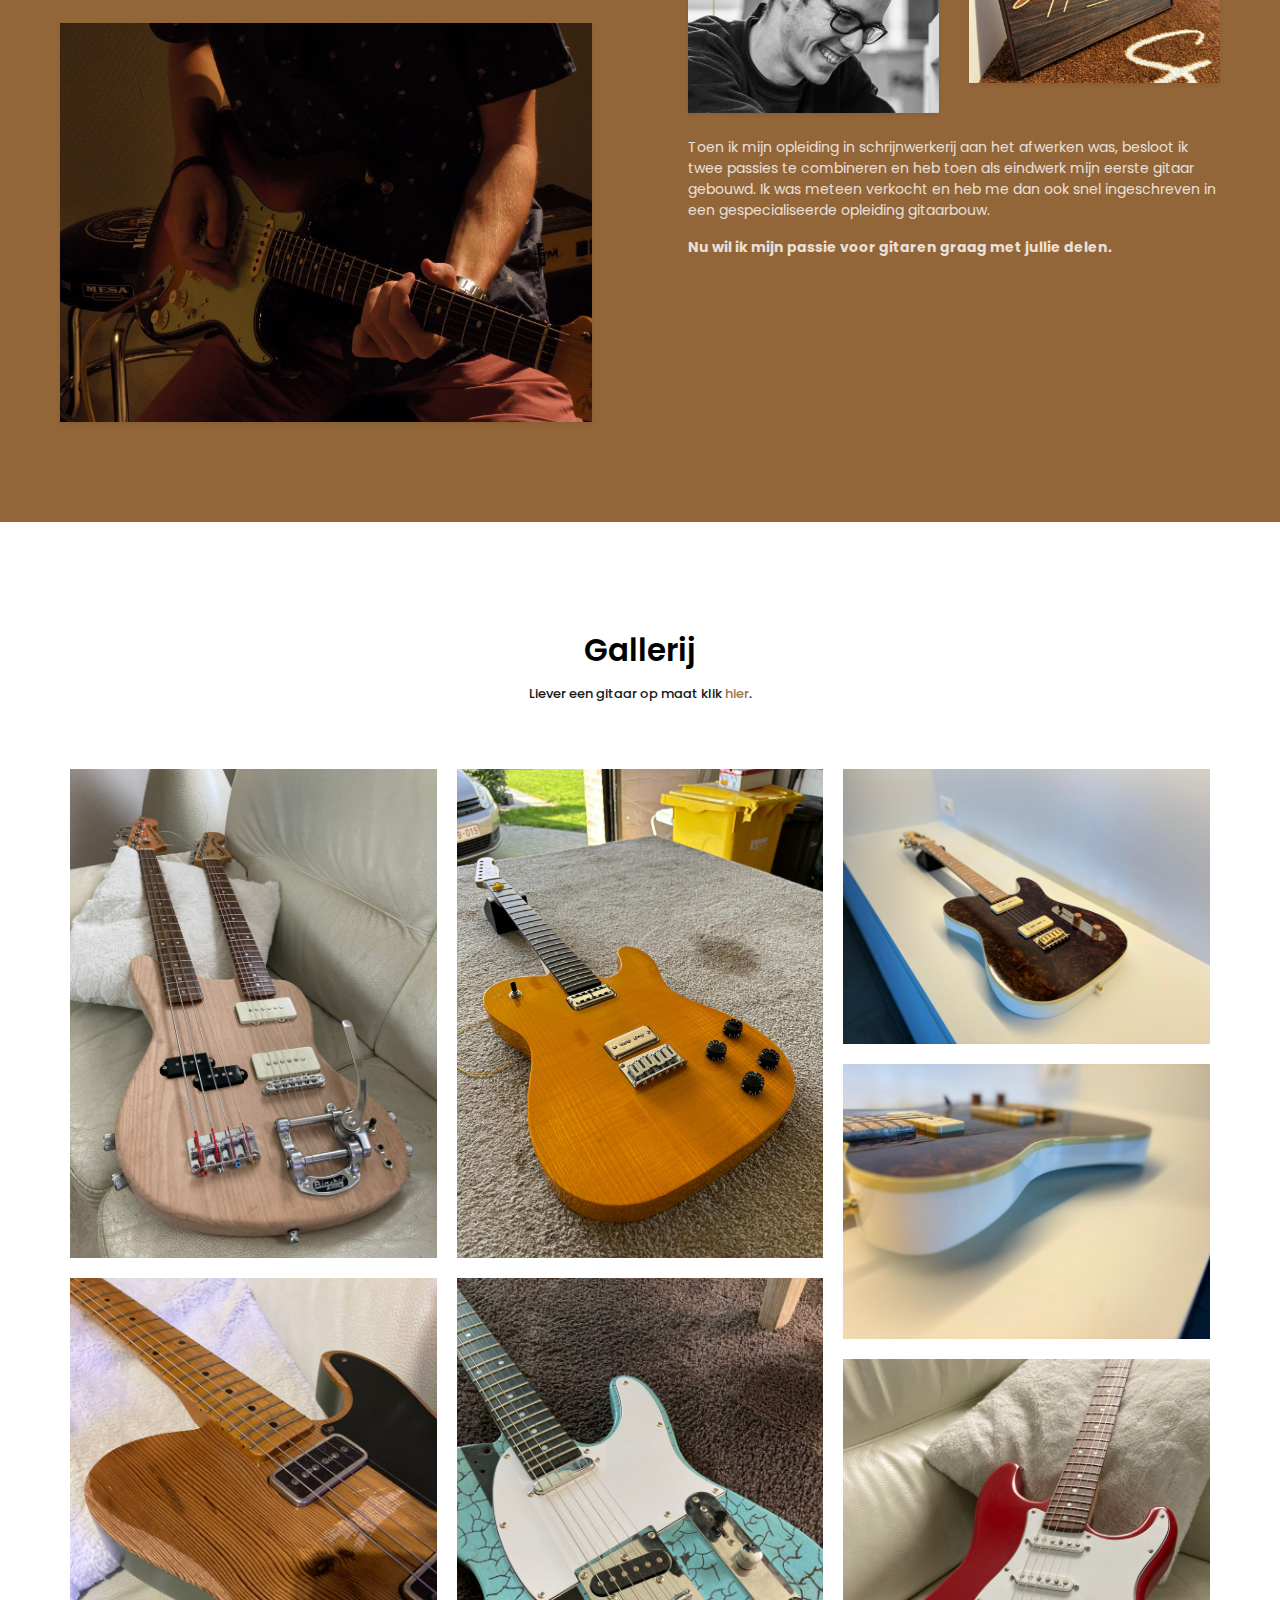
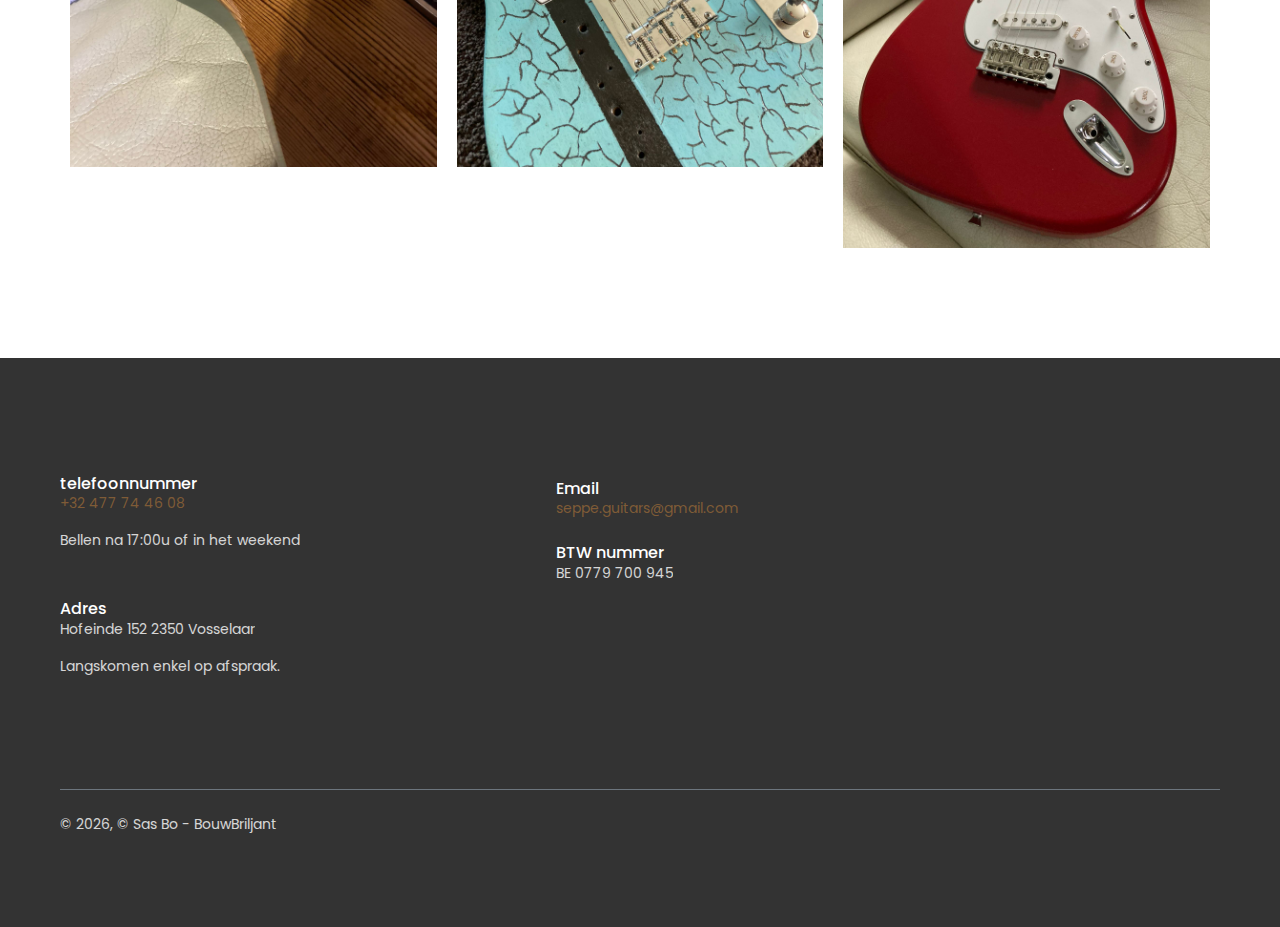
==== commit 4f76e507: "test iphone" ====
--- a/index.html
+++ b/index.html
@@ -82,9 +82,10 @@
     <!-- End Of Second Navigation -->
 
     <!-- Page Header -->
-    <header class="header" style="position: relative; height: 100vh; min-height: 500px; overflow: hidden; background: url('./public_html/assets/imgs/background.jpeg') no-repeat center center fixed; background-size: cover;">
+    <header class="header" style="position: relative; height: 100vh; min-height: 500px; overflow: hidden;">
+        <img src="./public_html/assets/imgs/background.jpeg" alt="Background Image" style="position: absolute; top: 0; left: 0; width: 100%; height: 100%; object-fit: cover; z-index: -1;">
         <div class="overlay">
-            <h1 class="subtitle">Seppe mollen guitars</h1>
+            <h1 class="subtitle">Seppe Mollen Guitars</h1>
             <h1 class="title">Custom Gitaren & Herstellingen</h1>  
         </div>  
         <div class="shape">
@@ -94,7 +95,6 @@
         </div>  
         <div class="mouse-icon"><div class="wheel"></div></div>
     </header>
-    
     <!-- End Of Page Header -->
 
     <!-- Service Section -->
